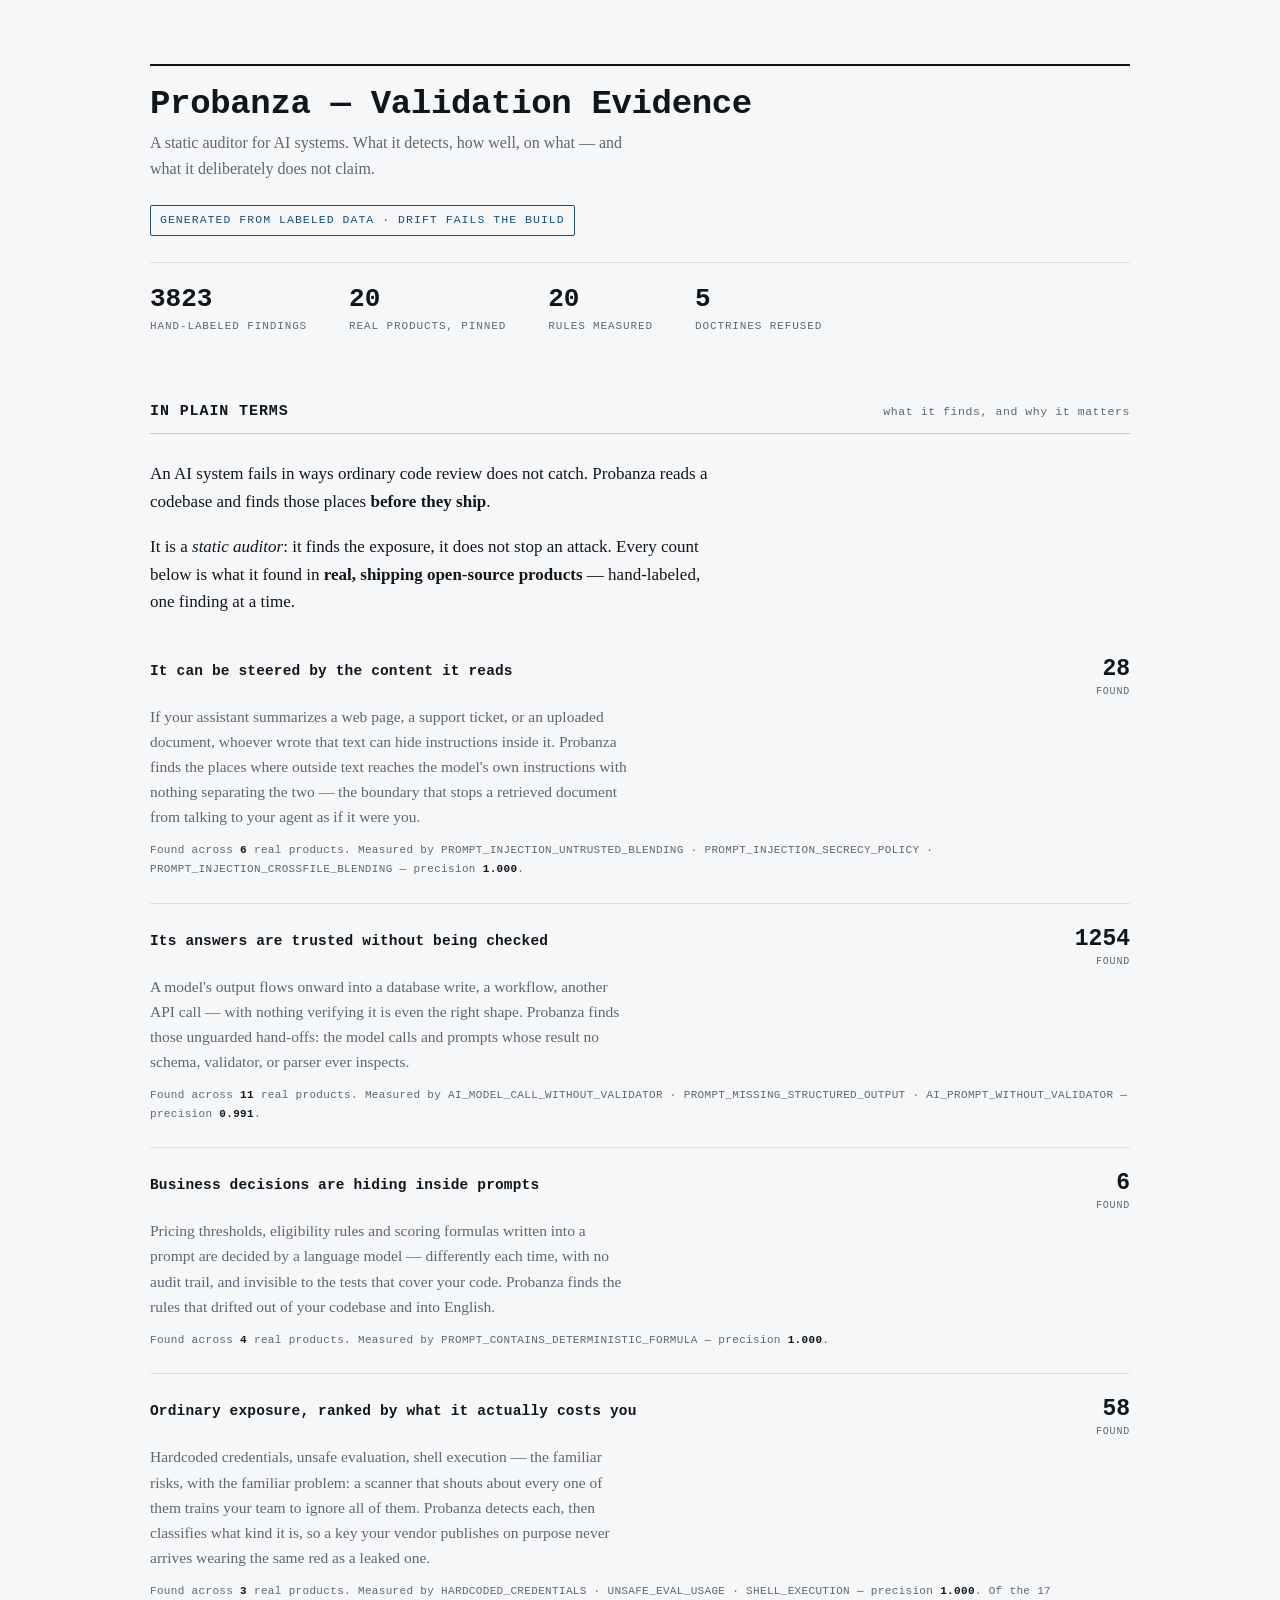
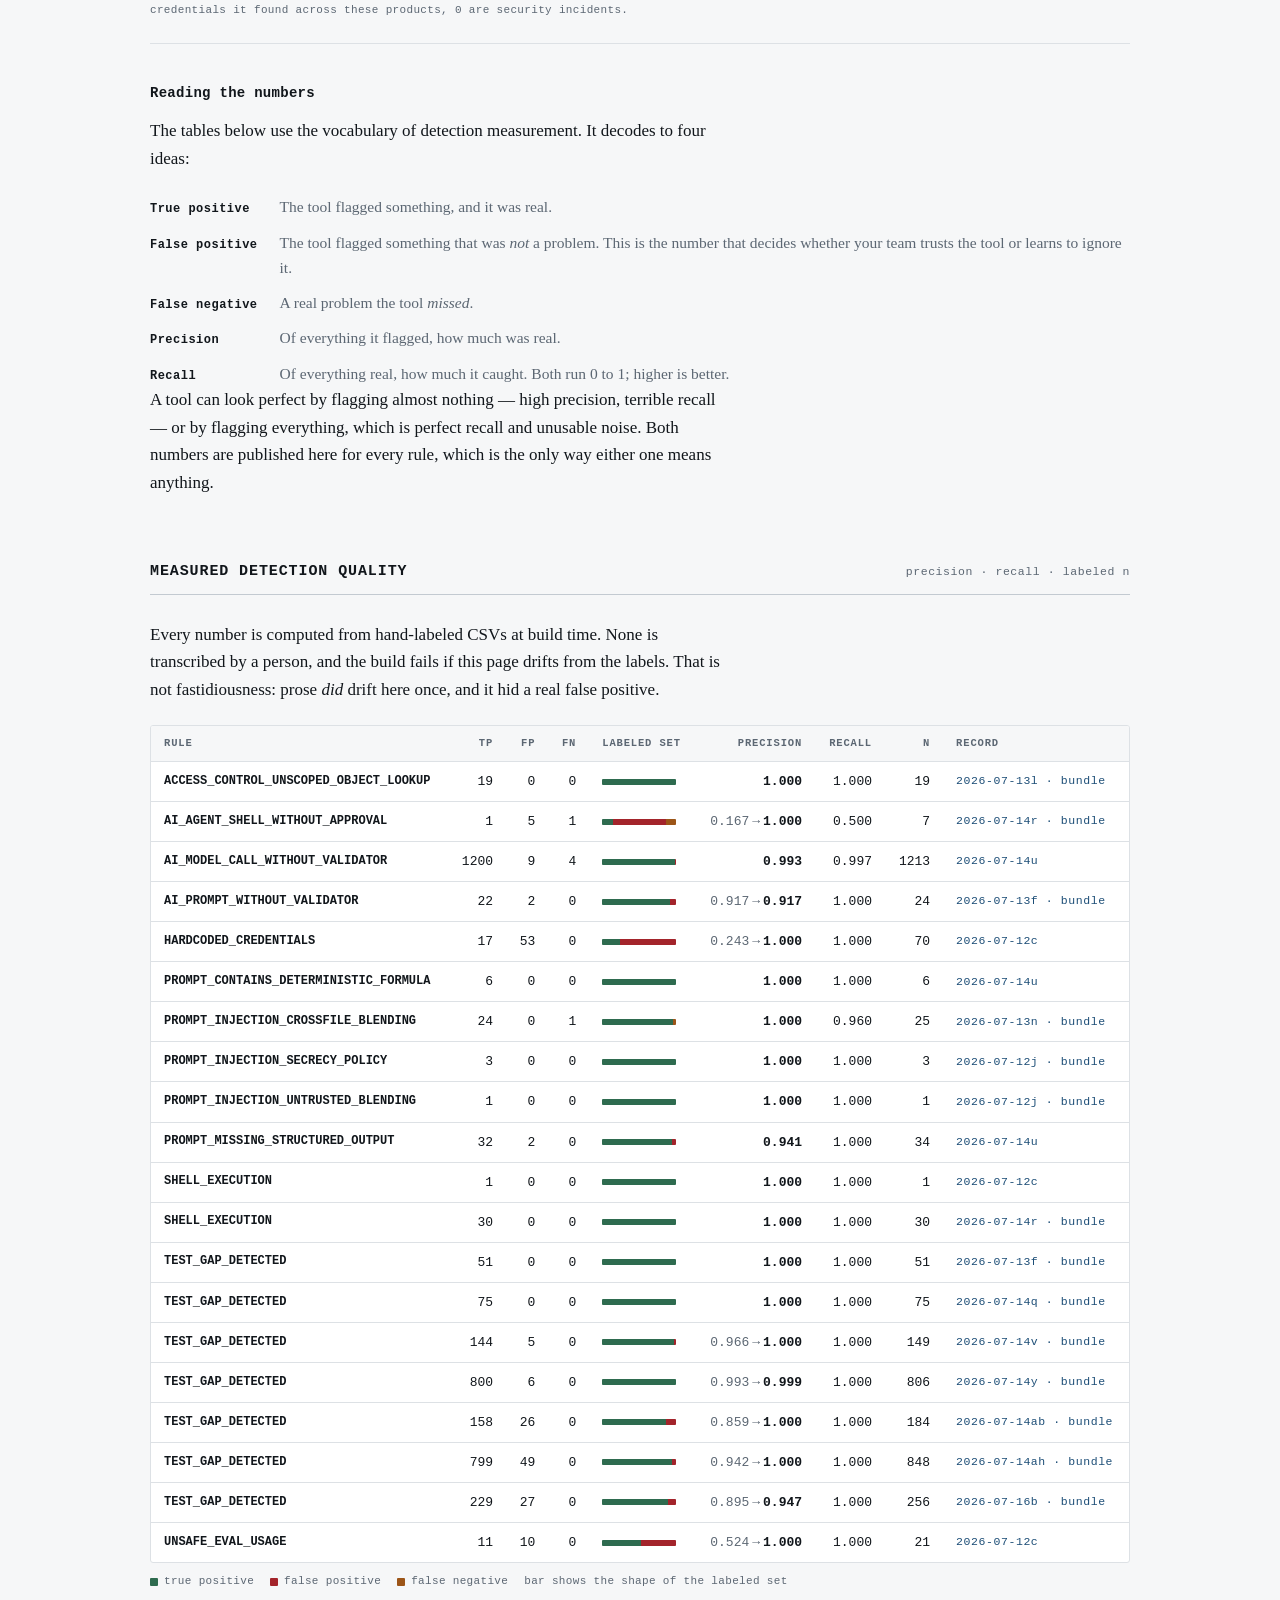
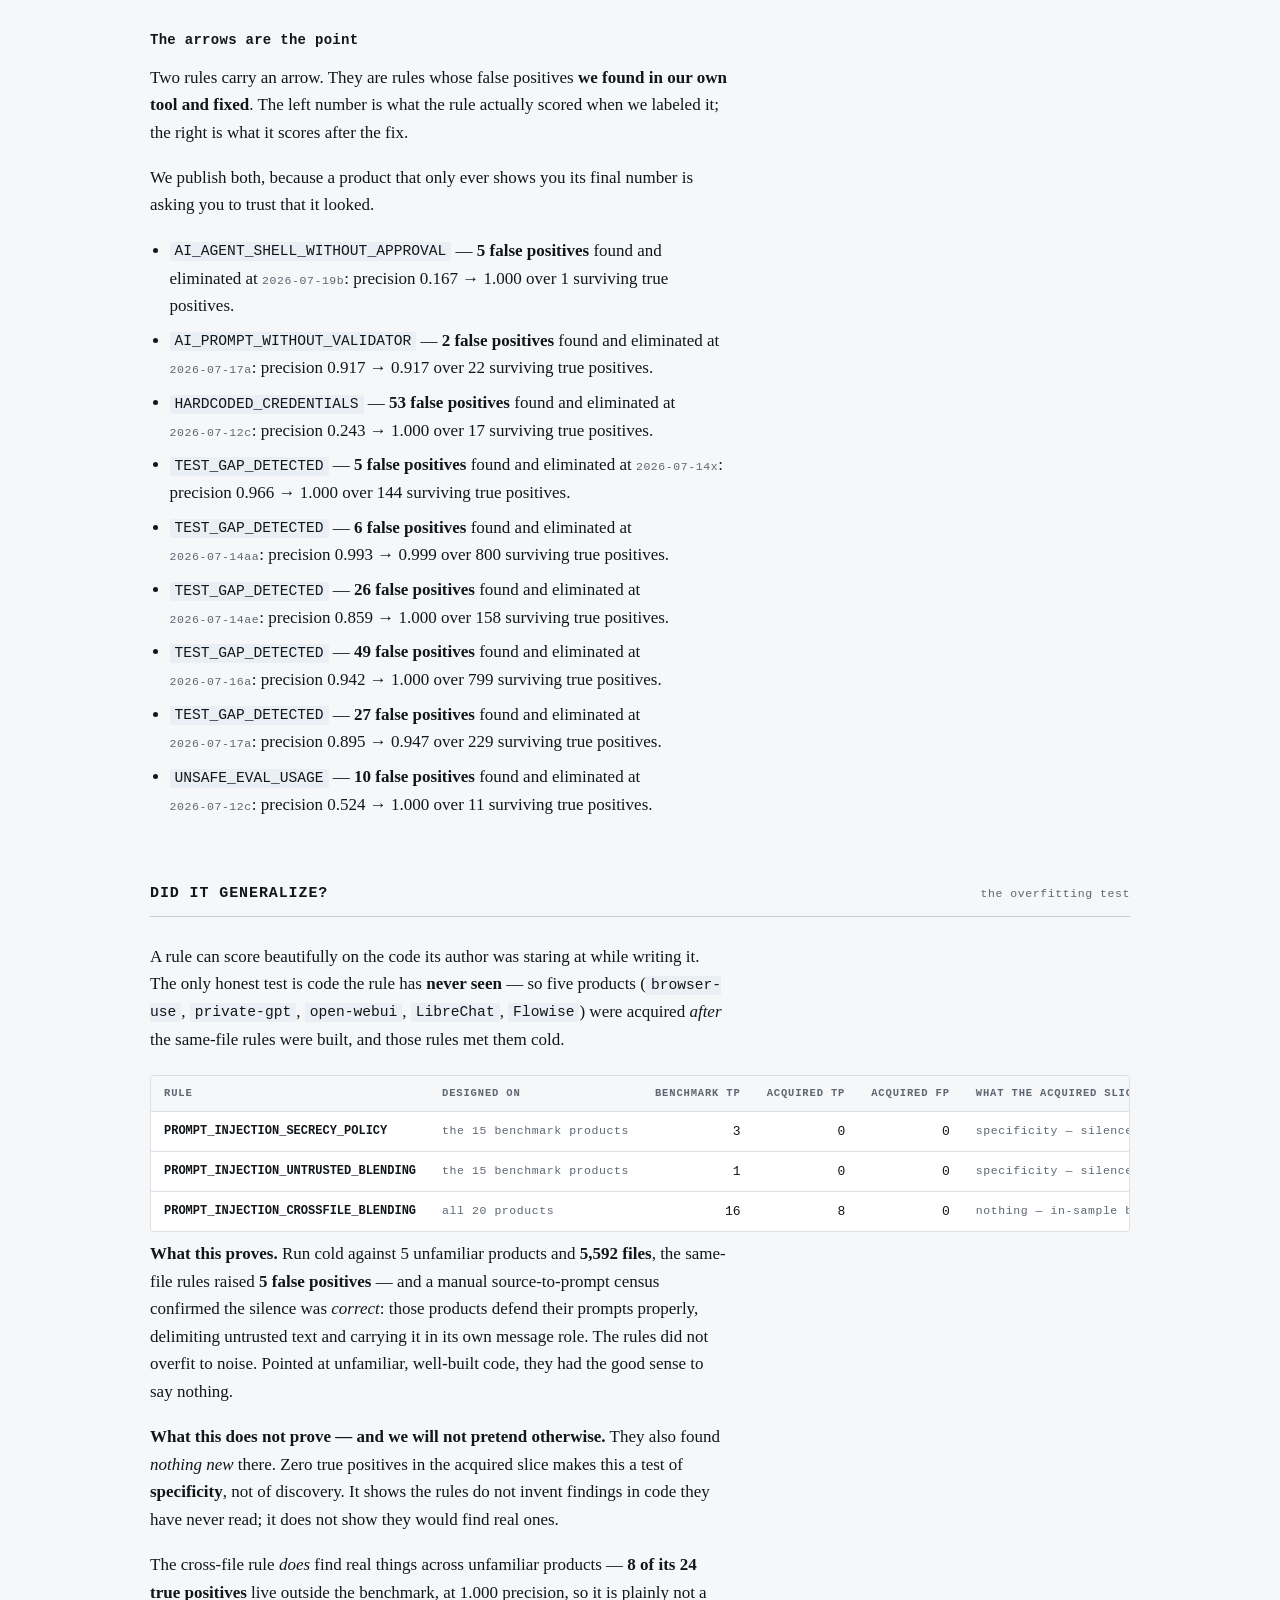
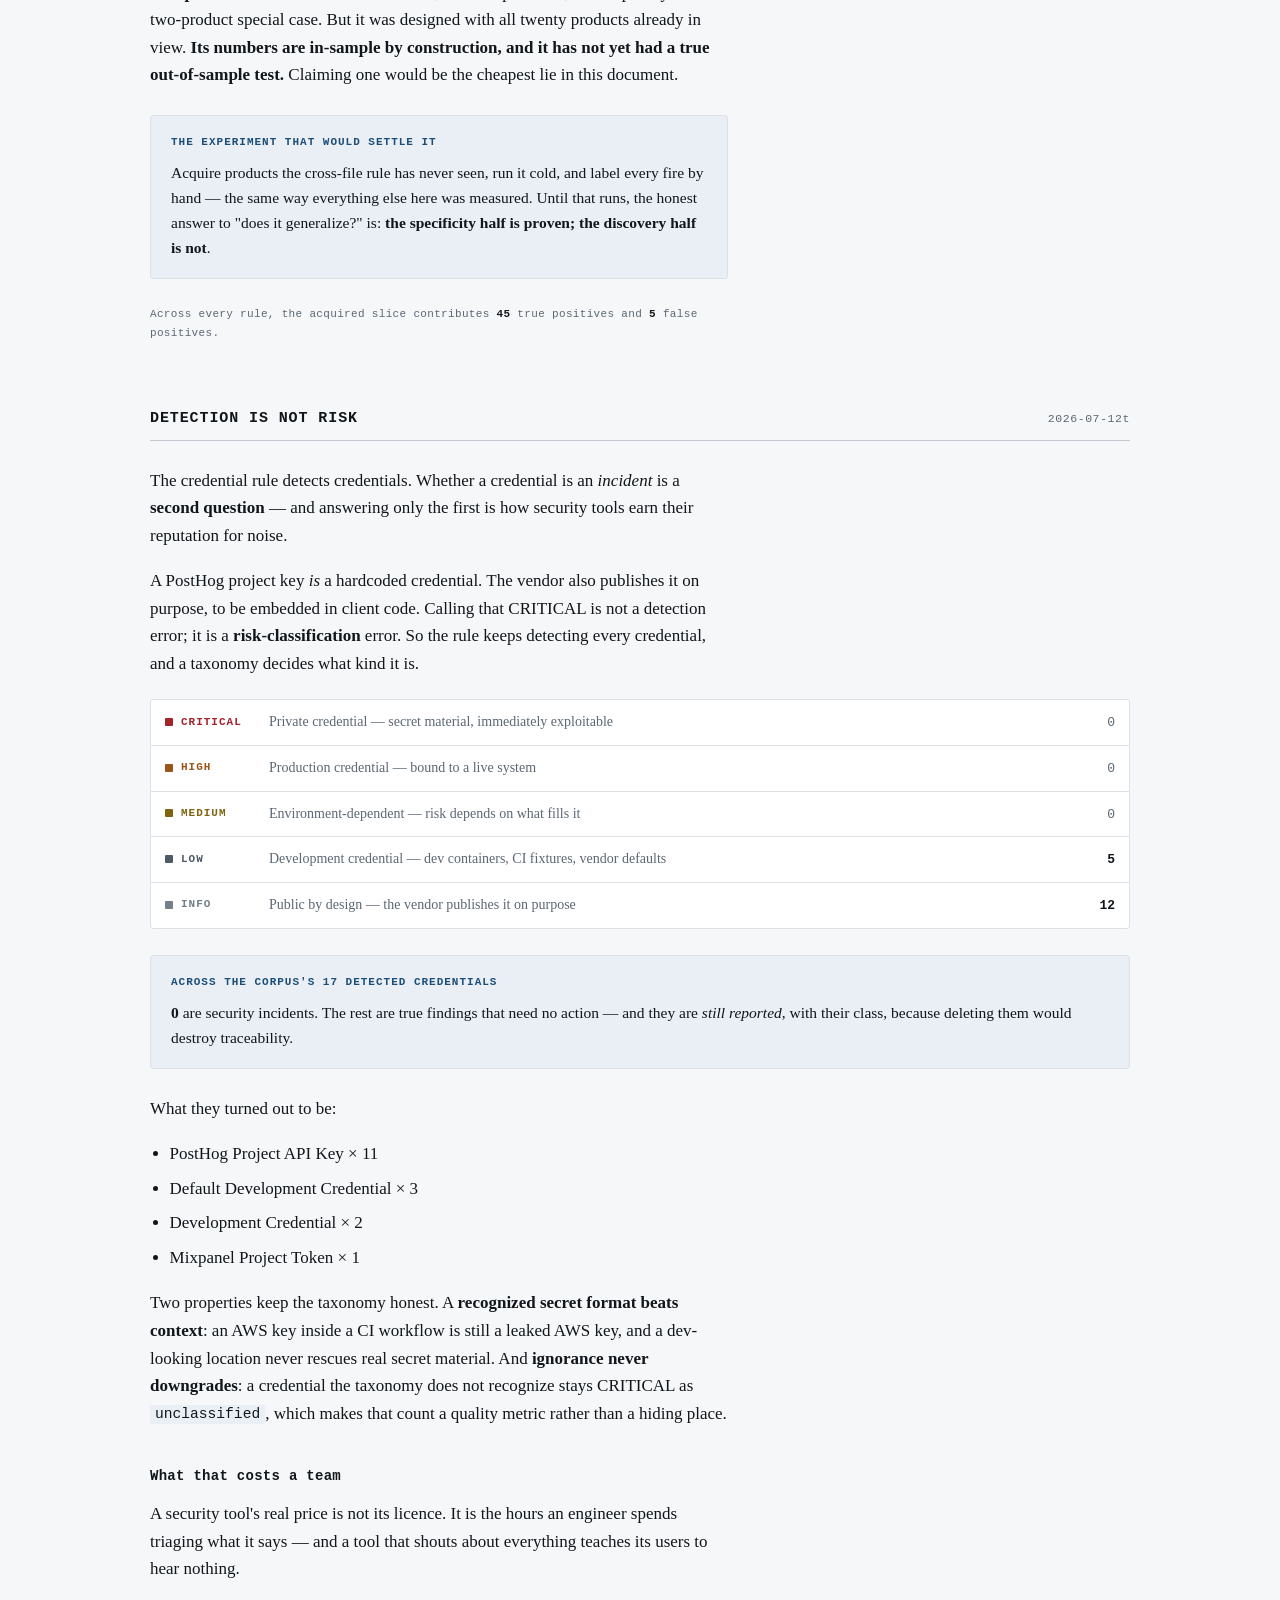
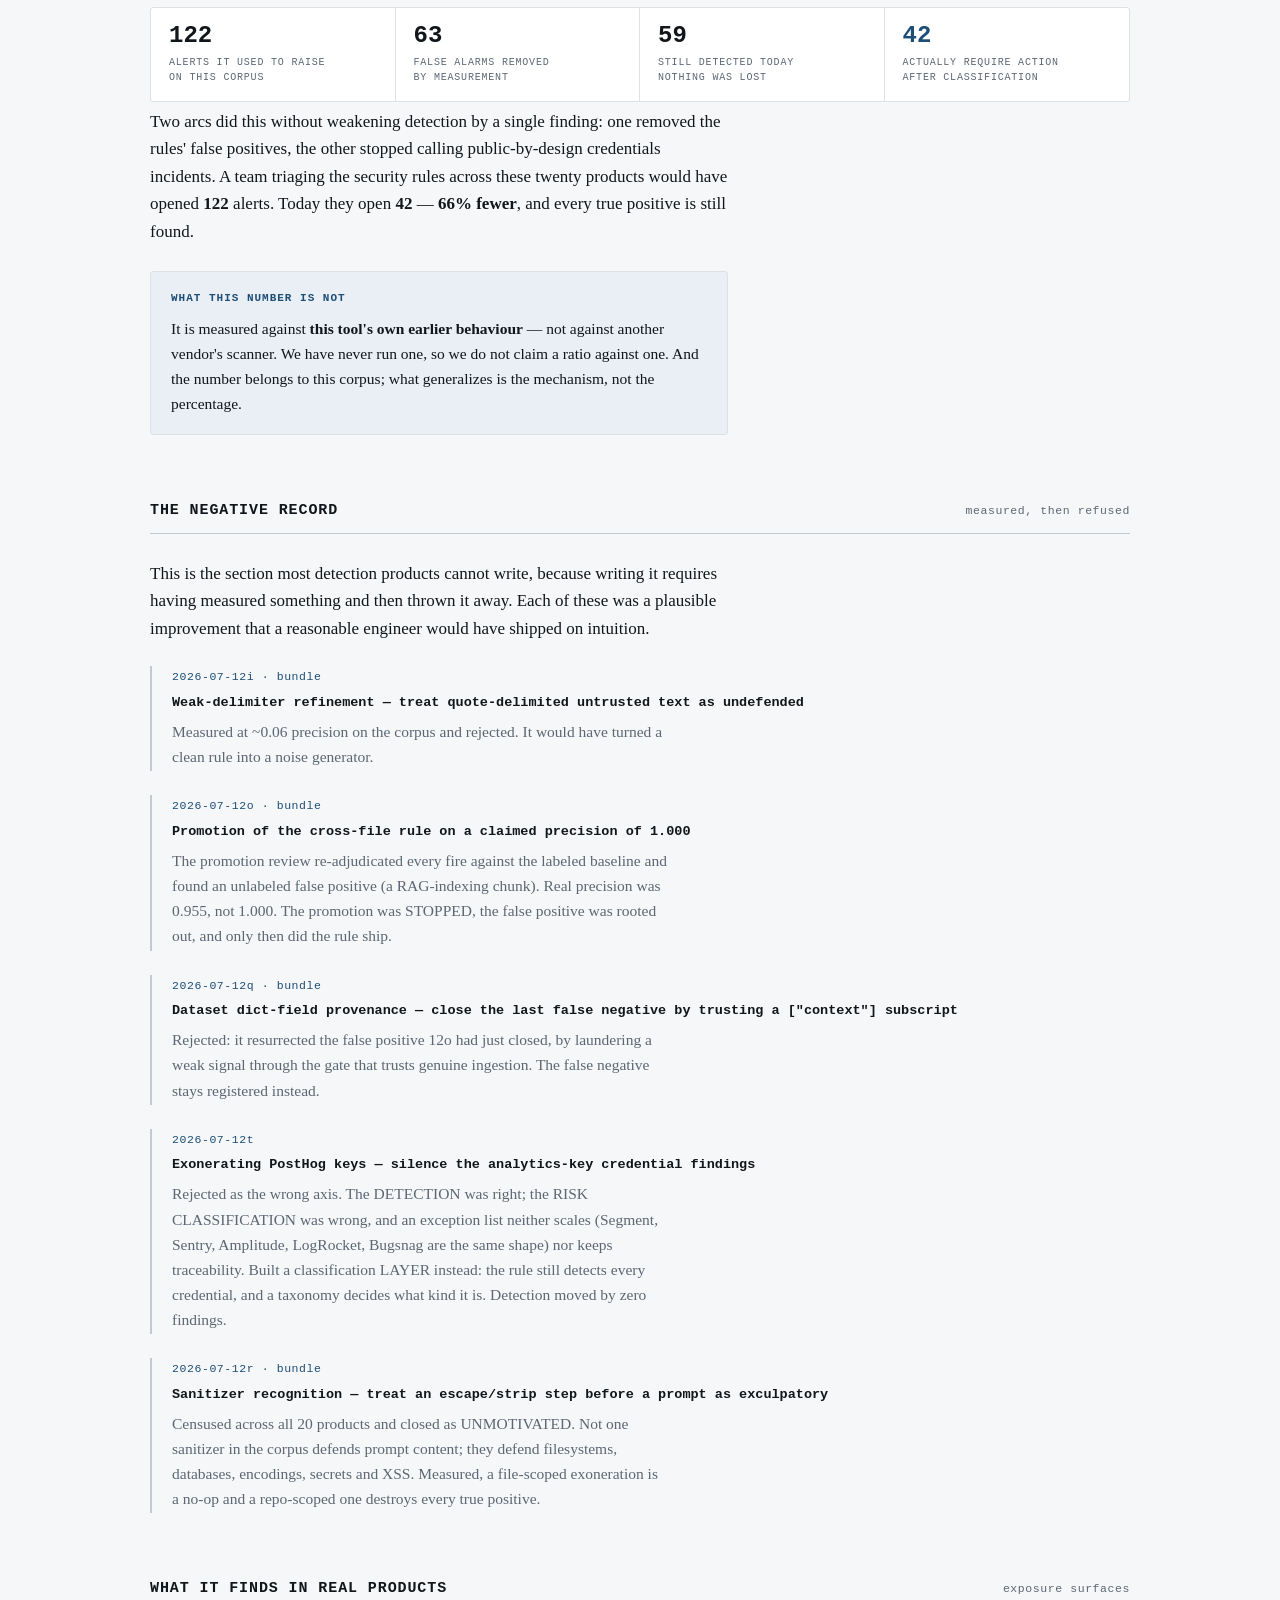
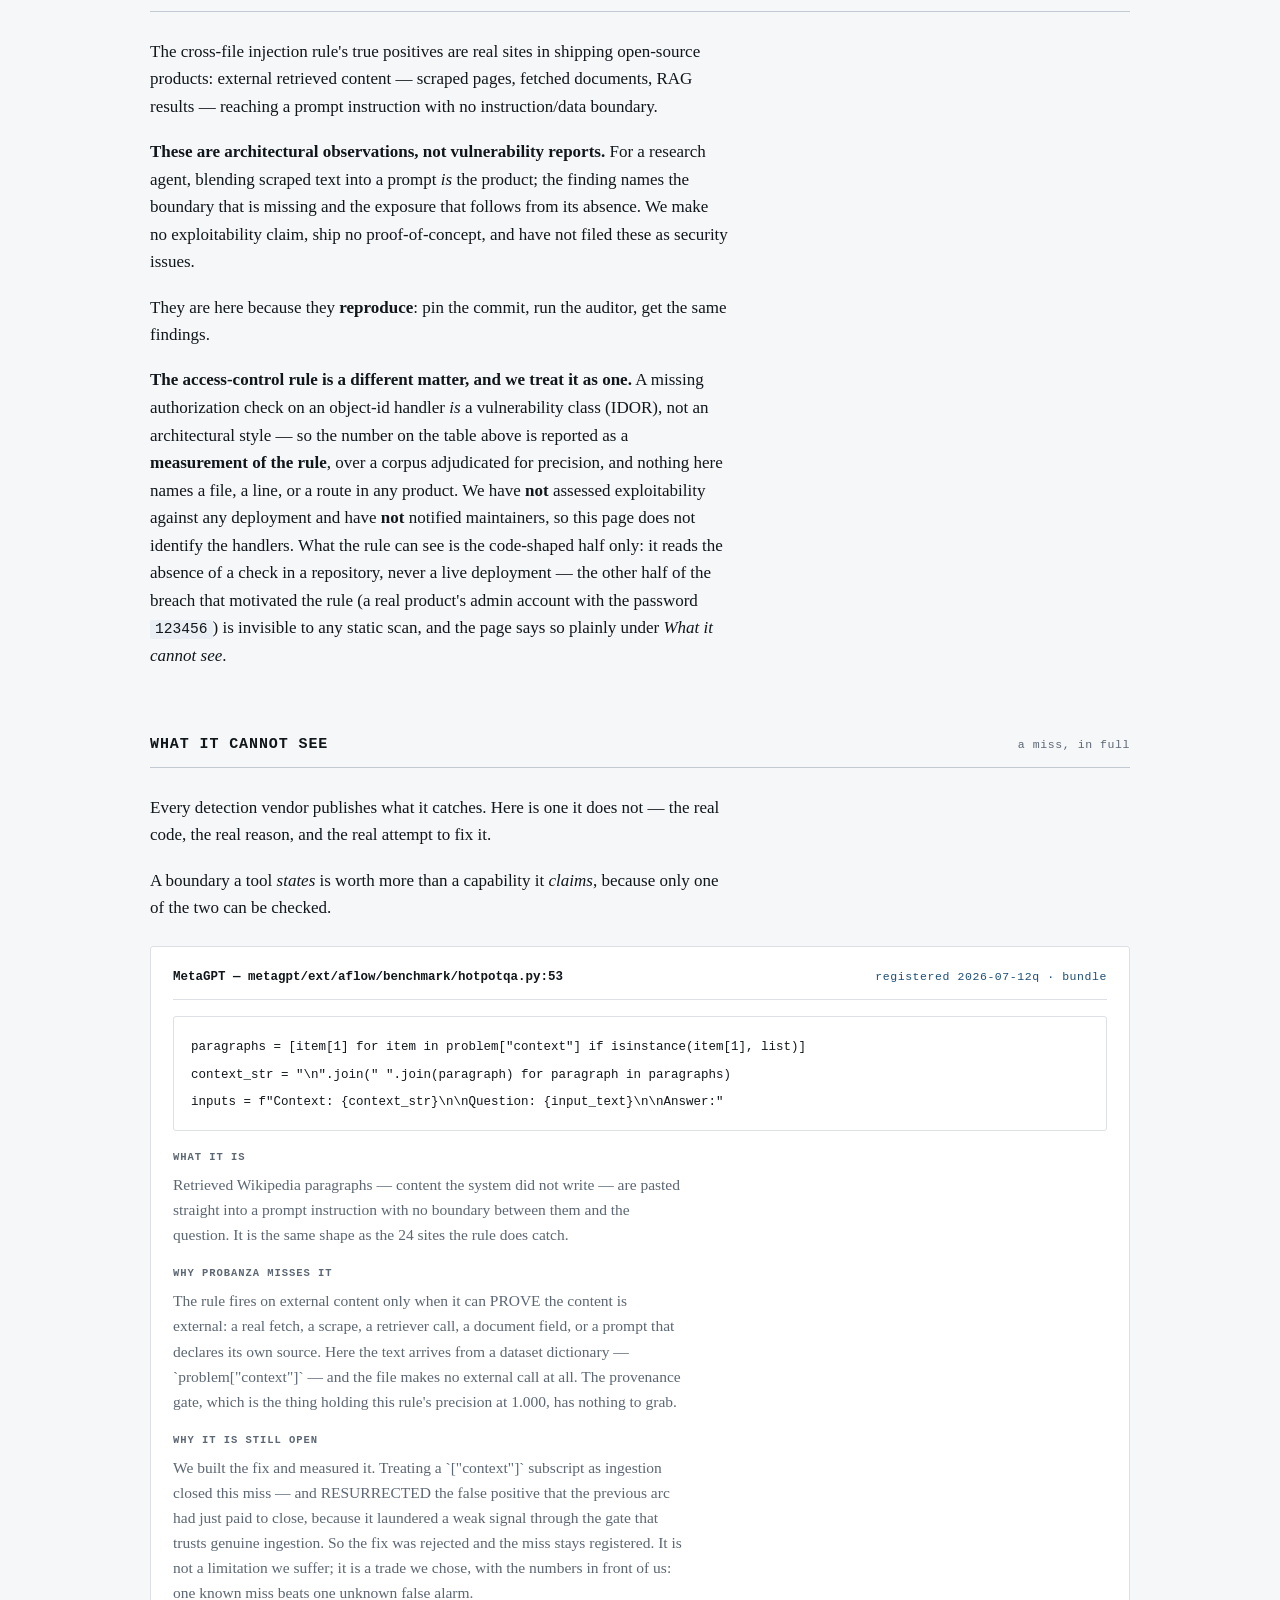
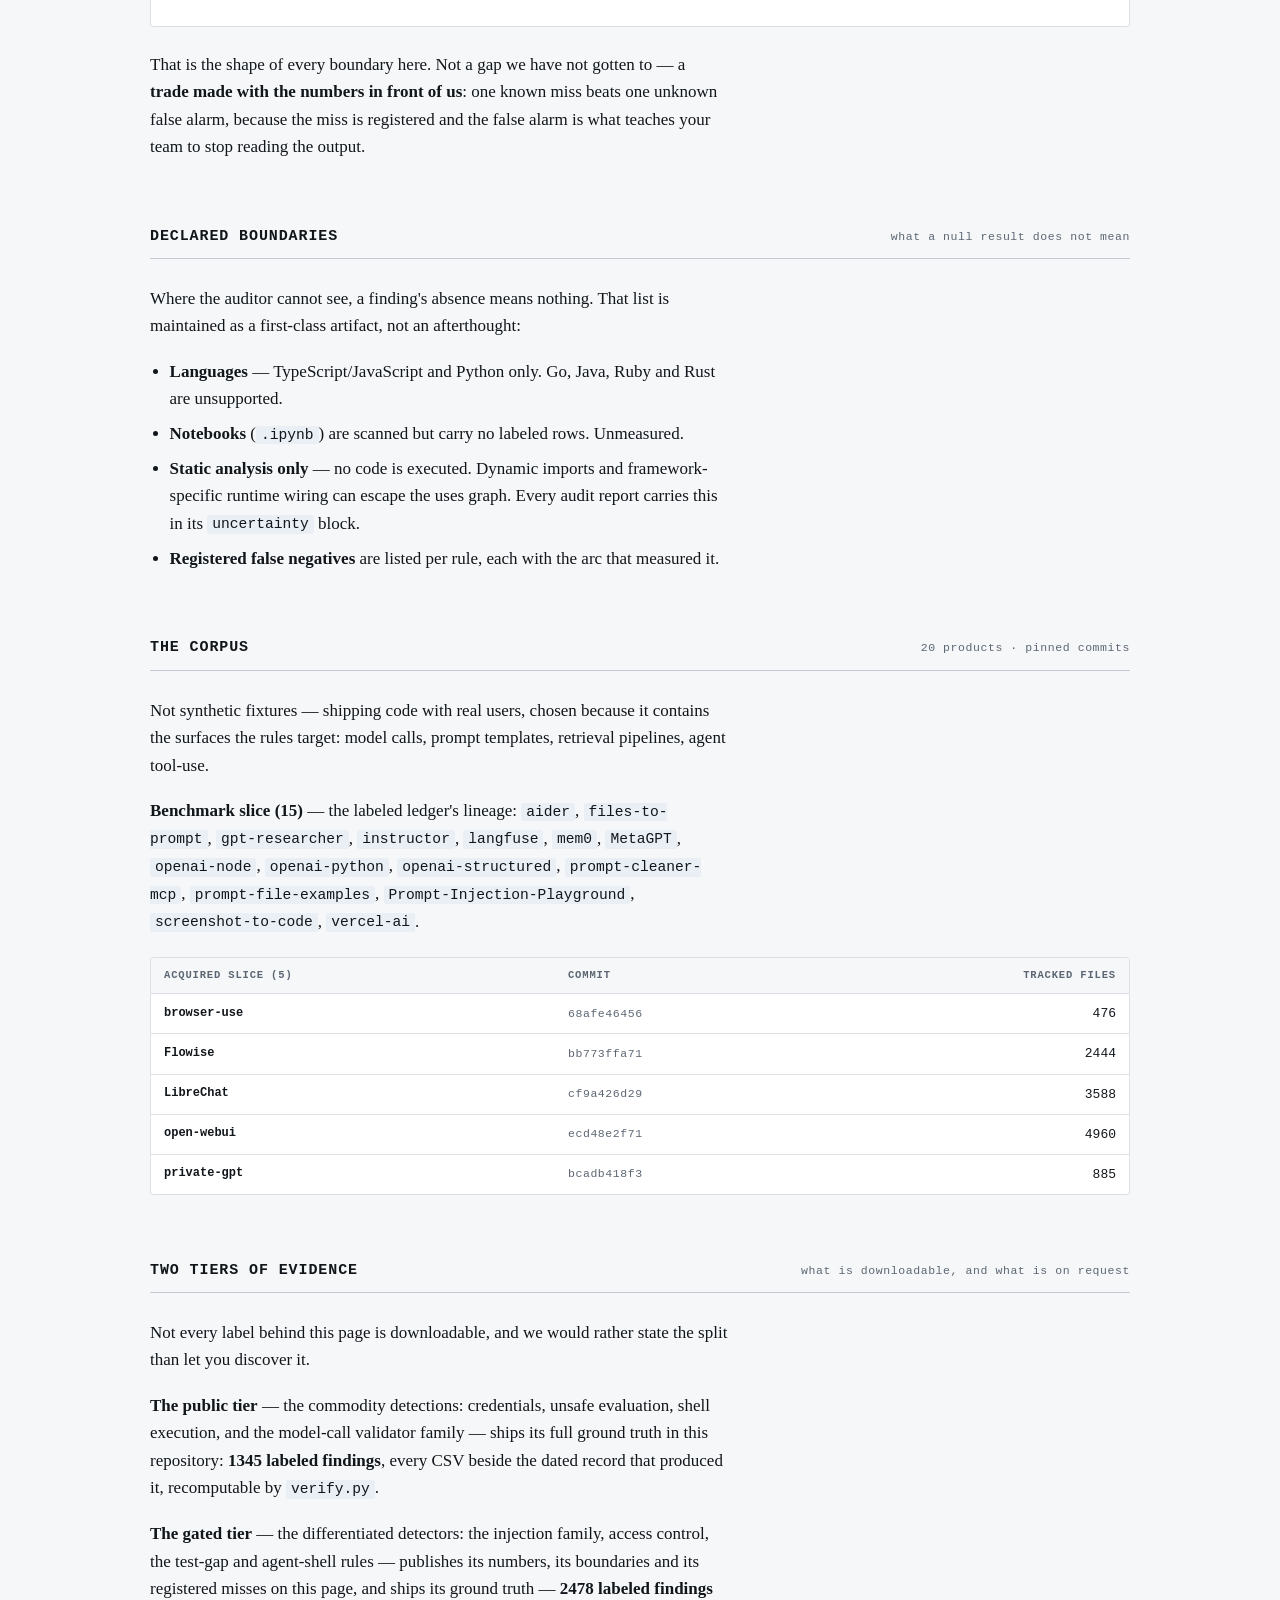
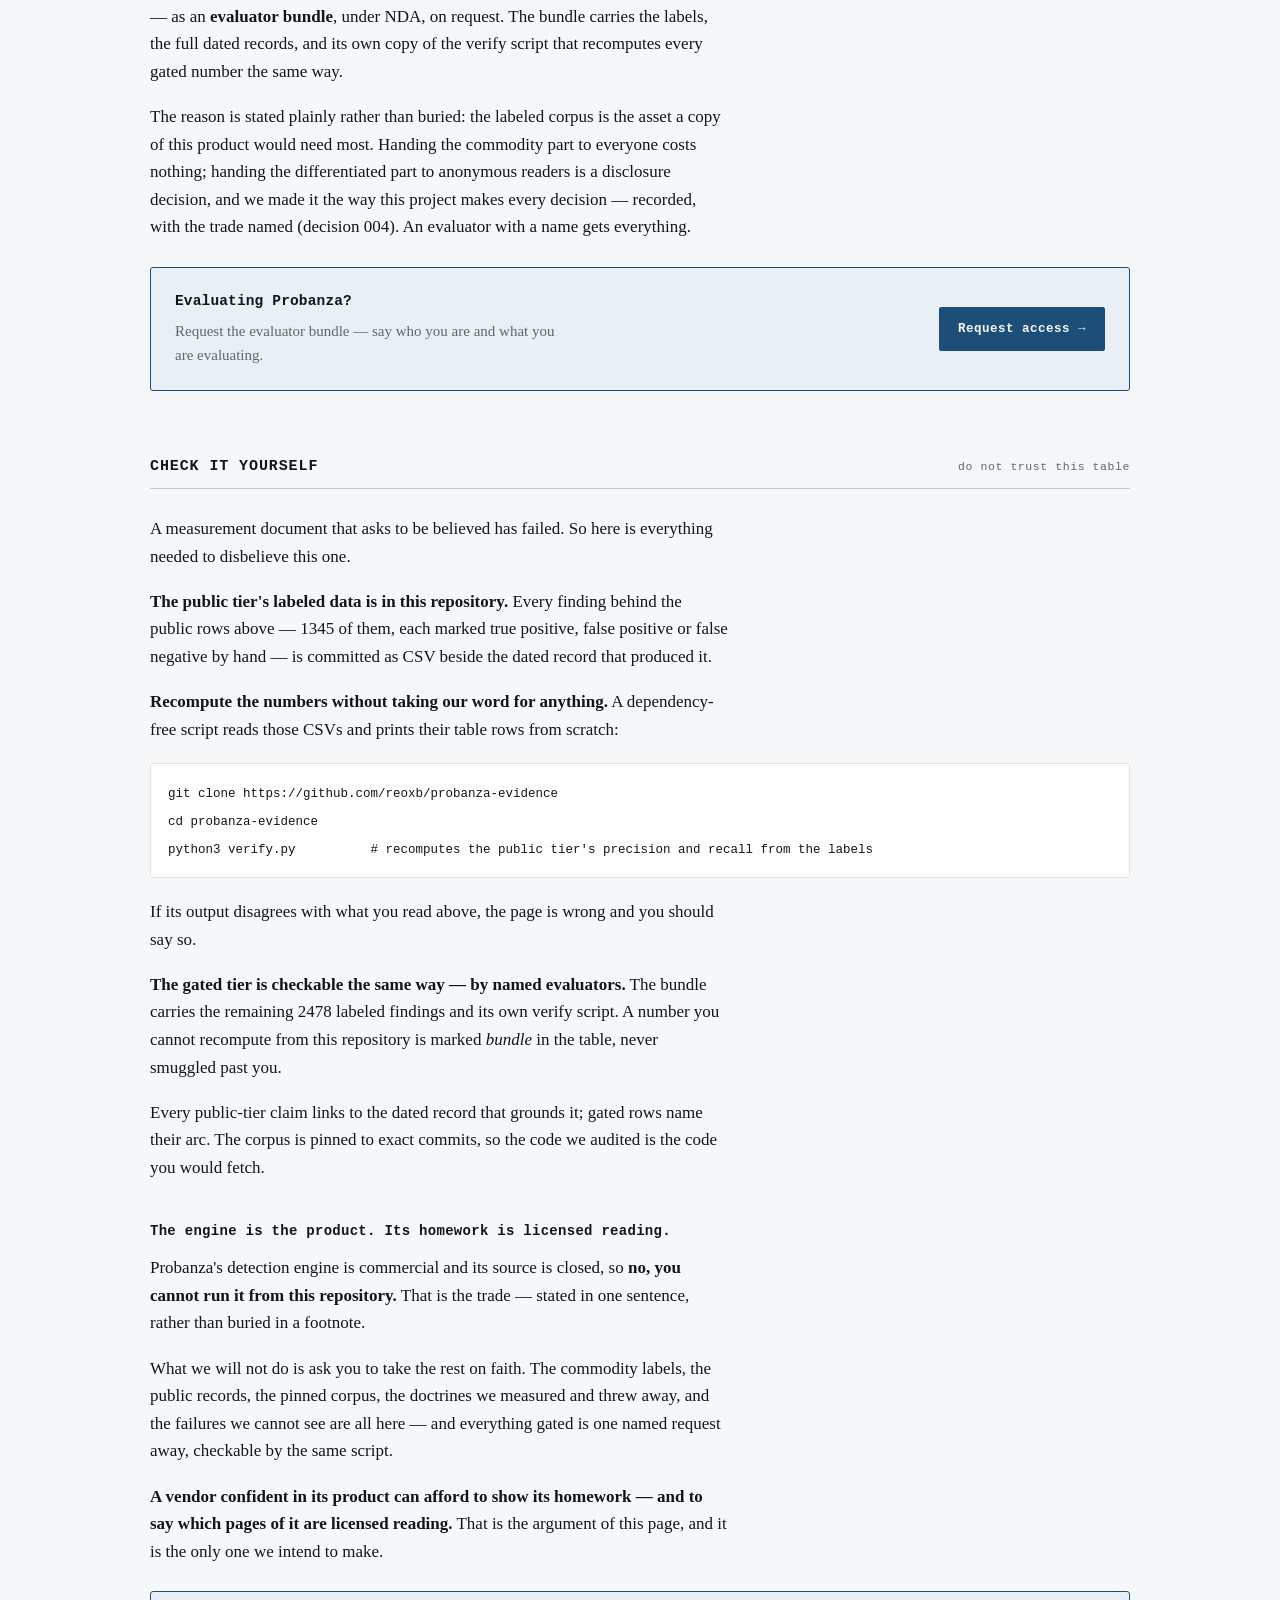
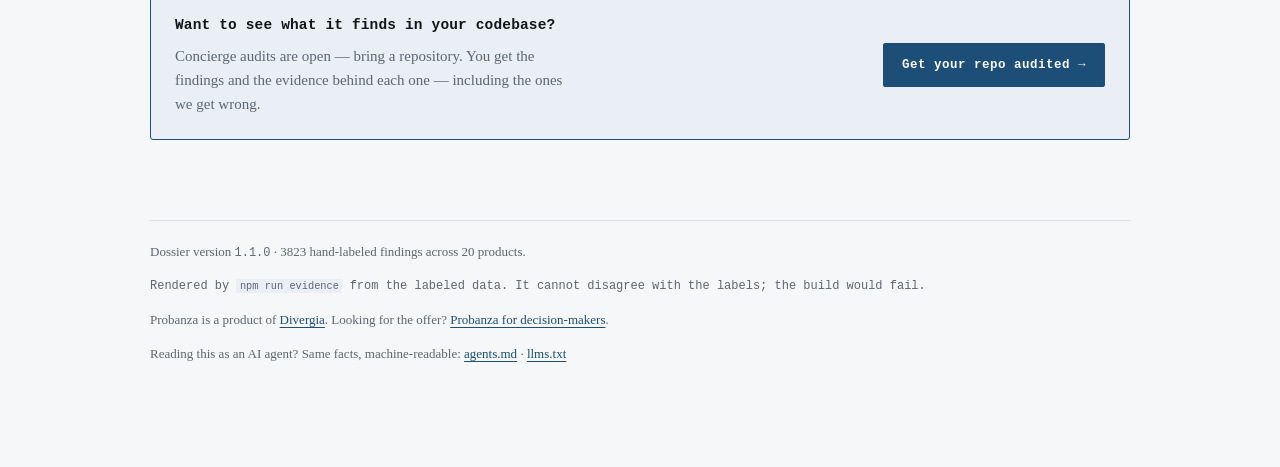
==== evidence/index.html @ a87a17fc "publish the Probanza validation evidence (auditor@11b9f95)" ====
<!doctype html>
<html lang="en">
<head>
<meta charset="utf-8">
<meta name="viewport" content="width=device-width, initial-scale=1">
<meta name="color-scheme" content="light dark">
<title>Probanza — Validation Evidence</title>
<meta name="description" content="Measured precision and recall for a static AI-system auditor across 20 real open-source products — generated from hand-labeled data, including the doctrines we measured and refused to ship.">
<style>
:root{
  --ground:#F6F7F8; --surface:#FFFFFF; --ink:#11161B; --ink-muted:#5C6773;
  --rule:#DDE1E5; --rule-strong:#C3CAD1; --accent:#1D4E77; --accent-soft:#E9EFF5;
  --sev-critical:#A3242B; --sev-high:#9C5518; --sev-medium:#7E6410;
  --sev-low:#4E5A66; --sev-info:#737F8B;
  --tp:#2E6B4F; --fp:#A3242B; --fn:#9C5518;
  --mono:ui-monospace,"SF Mono",SFMono-Regular,"IBM Plex Mono",Menlo,Consolas,monospace;
  --serif:"Iowan Old Style",Charter,"Bitstream Charter","Source Serif 4",Georgia,serif;
}
@media (prefers-color-scheme:dark){
  :root{
    --ground:#0F1317; --surface:#171C22; --ink:#E2E7EC; --ink-muted:#8A97A4;
    --rule:#262D35; --rule-strong:#3A434D; --accent:#79ADD6; --accent-soft:#1A2833;
    --sev-critical:#E07178; --sev-high:#D99356; --sev-medium:#C7A85A;
    --sev-low:#94A0AC; --sev-info:#7C8794;
    --tp:#6FB392; --fp:#E07178; --fn:#D99356;
  }
}
:root[data-theme="dark"]{
  --ground:#0F1317; --surface:#171C22; --ink:#E2E7EC; --ink-muted:#8A97A4;
  --rule:#262D35; --rule-strong:#3A434D; --accent:#79ADD6; --accent-soft:#1A2833;
  --sev-critical:#E07178; --sev-high:#D99356; --sev-medium:#C7A85A;
  --sev-low:#94A0AC; --sev-info:#7C8794;
  --tp:#6FB392; --fp:#E07178; --fn:#D99356;
}
:root[data-theme="light"]{
  --ground:#F6F7F8; --surface:#FFFFFF; --ink:#11161B; --ink-muted:#5C6773;
  --rule:#DDE1E5; --rule-strong:#C3CAD1; --accent:#1D4E77; --accent-soft:#E9EFF5;
  --sev-critical:#A3242B; --sev-high:#9C5518; --sev-medium:#7E6410;
  --sev-low:#4E5A66; --sev-info:#737F8B;
  --tp:#2E6B4F; --fp:#A3242B; --fn:#9C5518;
}

*,*::before,*::after{box-sizing:border-box;}
body{margin:0;}
body{background:var(--ground);color:var(--ink);font-family:var(--serif);
  font-size:17px;line-height:1.62;-webkit-font-smoothing:antialiased;}
.wrap{max-width:1060px;margin-inline:auto;padding:clamp(28px,5vw,72px) clamp(20px,4vw,40px) 96px;}
.prose{max-width:68ch;}
p{margin:0 0 1.05em;}
a{color:var(--accent);text-underline-offset:3px;text-decoration-thickness:1px;}
a:focus-visible,button:focus-visible{outline:2px solid var(--accent);outline-offset:3px;border-radius:2px;}
strong{font-weight:700;}
em{font-style:italic;}

.mono,code,.rec,.eyebrow,th,td,.fig-n,.stamp,.sev,.mix-key{font-family:var(--mono);}
code{font-size:.86em;background:var(--accent-soft);padding:.1em .34em;border-radius:2px;
  word-break:break-word;}

/* --- masthead: the record is machine-set, the argument is authored --------- */
.mast{border-top:2px solid var(--ink);padding-top:18px;margin-bottom:44px;}
.mast h1{font-family:var(--mono);font-size:clamp(24px,3.4vw,34px);line-height:1.18;
  letter-spacing:-.01em;font-weight:600;margin:0 0 6px;text-wrap:balance;}
.mast .sub{font-size:16px;color:var(--ink-muted);max-width:60ch;margin:0 0 22px;}
.stamp{display:inline-block;font-size:11.5px;letter-spacing:.09em;text-transform:uppercase;
  color:var(--accent);border:1px solid var(--accent);border-radius:2px;padding:5px 9px;}

.figs{display:flex;flex-wrap:wrap;gap:28px 42px;margin-top:26px;padding-top:22px;
  border-top:1px solid var(--rule);}
.fig-n{font-size:26px;font-weight:600;font-variant-numeric:tabular-nums;line-height:1.1;}
.fig-l{font-family:var(--mono);font-size:11px;letter-spacing:.08em;text-transform:uppercase;
  color:var(--ink-muted);margin-top:5px;}

/* --- the abstract: plain language, before the dense results ---------------- */
.risk{display:grid;grid-template-columns:1fr auto;gap:7px 30px;align-items:baseline;
  padding:24px 0;border-bottom:1px solid var(--rule);}
.risk:last-of-type{border-bottom:none;padding-bottom:6px;}
.risk h4{font-family:var(--mono);font-size:14.5px;font-weight:600;margin:0;
  letter-spacing:.01em;line-height:1.42;text-wrap:balance;}
.risk-n{font-family:var(--mono);font-size:23px;font-weight:600;line-height:1;
  font-variant-numeric:tabular-nums;white-space:nowrap;text-align:right;}
.risk-n small{display:block;font-size:10px;font-weight:400;letter-spacing:.08em;
  text-transform:uppercase;color:var(--ink-muted);margin-top:6px;}
.risk-b{grid-column:1;font-size:15.5px;color:var(--ink-muted);max-width:62ch;margin:0;}
.risk-m{grid-column:1/-1;font-family:var(--mono);font-size:11px;color:var(--ink-muted);
  letter-spacing:.03em;margin:5px 0 0;line-height:1.7;}
.risk-m b{color:var(--ink);font-weight:600;}

.gloss{display:grid;grid-template-columns:auto 1fr;gap:10px 22px;margin:22px 0 0;
  font-size:15.5px;align-items:baseline;}
.gloss dt{font-family:var(--mono);font-size:12px;font-weight:600;letter-spacing:.04em;
  white-space:nowrap;}
.gloss dd{margin:0;color:var(--ink-muted);}

/* --- sections ------------------------------------------------------------- */
.sec{margin-top:64px;}
.sec-head{display:flex;align-items:baseline;justify-content:space-between;gap:20px;
  border-bottom:1px solid var(--rule-strong);padding-bottom:9px;margin-bottom:26px;flex-wrap:wrap;}
h2{font-family:var(--mono);font-size:15px;font-weight:600;letter-spacing:.06em;
  text-transform:uppercase;margin:0;text-wrap:balance;}
.rec{font-size:11.5px;letter-spacing:.05em;color:var(--ink-muted);white-space:nowrap;}
a.rec,.rec a{color:var(--accent);text-decoration:none;border-bottom:1px solid transparent;}
a.rec:hover,.rec a:hover{border-bottom-color:var(--accent);}
h3{font-family:var(--mono);font-size:14px;font-weight:600;margin:38px 0 12px;
  letter-spacing:.02em;text-wrap:balance;}

/* --- data panels ---------------------------------------------------------- */
.panel{width:100%;overflow-x:auto;margin:22px 0 8px;
  border:1px solid var(--rule);border-radius:3px;background:var(--surface);}
table{border-collapse:collapse;width:100%;font-size:13px;}
th,td{padding:9px 13px;text-align:left;white-space:nowrap;
  border-bottom:1px solid var(--rule);font-variant-numeric:tabular-nums;}
th{font-size:10.5px;letter-spacing:.08em;text-transform:uppercase;color:var(--ink-muted);
  font-weight:600;background:var(--ground);position:sticky;top:0;}
tbody tr:last-child td{border-bottom:none;}
td.num,th.num{text-align:right;}
.rule-id{font-size:12px;font-weight:600;}
.val{font-weight:700;}
.was{color:var(--ink-muted);}
.arrow{color:var(--ink-muted);padding:0 3px;}

/* labeled-set shape: the proportion of TP/FP/FN in what we hand-labeled */
.mix{display:flex;width:74px;height:6px;border-radius:1px;overflow:hidden;
  background:var(--rule);}
.mix i{display:block;}
.mix .m-tp{background:var(--tp);}
.mix .m-fp{background:var(--fp);}
.mix .m-fn{background:var(--fn);}
.mix-key{display:flex;gap:16px;flex-wrap:wrap;font-size:11px;color:var(--ink-muted);
  margin:10px 0 0;letter-spacing:.03em;}
.mix-key span{display:inline-flex;align-items:center;gap:6px;}
.dot{width:8px;height:8px;border-radius:1px;display:inline-block;}

/* --- severity ladder ------------------------------------------------------ */
.ladder{display:grid;gap:1px;background:var(--rule);border:1px solid var(--rule);
  border-radius:3px;overflow:hidden;margin:22px 0;}
.rung{display:grid;grid-template-columns:88px 1fr auto;gap:16px;align-items:center;
  background:var(--surface);padding:11px 14px;}
.sev{font-size:11px;letter-spacing:.09em;text-transform:uppercase;font-weight:600;}
.sev::before{content:"";display:inline-block;width:8px;height:8px;border-radius:1px;
  margin-right:8px;vertical-align:middle;background:currentColor;}
.s-critical{color:var(--sev-critical);} .s-high{color:var(--sev-high);}
.s-medium{color:var(--sev-medium);} .s-low{color:var(--sev-low);}
.s-info{color:var(--sev-info);}
.rung-d{font-size:14px;color:var(--ink-muted);}
.rung-n{font-family:var(--mono);font-size:13px;font-variant-numeric:tabular-nums;
  font-weight:600;}
.rung-n.zero{color:var(--ink-muted);font-weight:400;}

/* --- the negative record -------------------------------------------------- */
.reject{border-left:2px solid var(--rule-strong);padding:2px 0 2px 20px;margin:24px 0;}
.reject h4{font-family:var(--mono);font-size:13.5px;font-weight:600;margin:0 0 7px;
  line-height:1.42;text-wrap:balance;}
.reject p{font-size:15.5px;color:var(--ink-muted);margin:0;max-width:64ch;}
.reject .rec{display:block;margin-bottom:5px;}

/* --- the registered miss: a boundary stated, with the code ----------------- */
.miss{border:1px solid var(--rule);border-radius:3px;background:var(--surface);
  padding:20px 22px;margin:24px 0;}
.miss-h{display:flex;align-items:baseline;justify-content:space-between;gap:14px;
  flex-wrap:wrap;padding-bottom:12px;border-bottom:1px solid var(--rule);}
.miss-site{font-family:var(--mono);font-size:12.5px;font-weight:600;}
.miss pre{margin:16px 0 0;}
.miss dt{font-family:var(--mono);font-size:10.5px;letter-spacing:.09em;font-weight:600;
  text-transform:uppercase;color:var(--ink-muted);margin-top:18px;}
.miss dd{margin:6px 0 0;font-size:15.5px;color:var(--ink-muted);max-width:66ch;}
.miss dd strong{color:var(--ink);font-weight:600;}
.miss dl{margin:0;}

/* --- focus ratio ---------------------------------------------------------- */
.focus{display:flex;flex-wrap:wrap;align-items:flex-end;gap:0;margin:24px 0 6px;
  border:1px solid var(--rule);border-radius:3px;background:var(--surface);overflow:hidden;}
.focus-cell{flex:1 1 130px;padding:16px 18px;border-right:1px solid var(--rule);}
.focus-cell:last-child{border-right:none;}
.focus-n{font-family:var(--mono);font-size:24px;font-weight:600;line-height:1;
  font-variant-numeric:tabular-nums;}
.focus-l{font-family:var(--mono);font-size:10px;letter-spacing:.08em;text-transform:uppercase;
  color:var(--ink-muted);margin-top:7px;line-height:1.5;}
.focus-cell.out .focus-n{color:var(--accent);}

/* --- the one commercial moment: stated once, in the page's own voice ------- */
.cta{display:flex;flex-wrap:wrap;align-items:center;justify-content:space-between;gap:20px;
  border:1px solid var(--accent);border-radius:3px;background:var(--accent-soft);
  padding:22px 24px;margin:26px 0 6px;}
.cta-h{font-family:var(--mono);font-size:14.5px;font-weight:600;margin:0 0 6px;
  color:var(--ink);letter-spacing:.01em;}
.cta-b{font-size:15px;color:var(--ink-muted);margin:0;max-width:52ch;}
.cta-a{font-family:var(--mono);font-size:12.5px;font-weight:600;letter-spacing:.04em;
  text-decoration:none;white-space:nowrap;color:var(--ground);background:var(--accent);
  border:1px solid var(--accent);border-radius:2px;padding:11px 18px;}
.cta-a:hover{filter:brightness(1.12);}
@media (max-width:640px){.cta{flex-direction:column;align-items:stretch;}
  .cta-a{text-align:center;}}

.note{background:var(--accent-soft);border:1px solid var(--rule);border-radius:3px;
  padding:18px 20px;margin:26px 0;font-size:15.5px;}
.note p:last-child{margin-bottom:0;}
.note .lead{font-family:var(--mono);font-size:11px;letter-spacing:.09em;
  text-transform:uppercase;color:var(--accent);margin:0 0 8px;font-weight:600;}

ul{margin:0 0 1.05em;padding-left:1.15em;}
li{margin-bottom:.42em;}

pre{background:var(--surface);border:1px solid var(--rule);border-radius:3px;
  padding:15px 17px;overflow-x:auto;margin:20px 0;}
pre code{background:none;padding:0;font-size:12.5px;line-height:1.75;}

.foot{margin-top:80px;padding-top:20px;border-top:1px solid var(--rule);
  font-size:13px;color:var(--ink-muted);}
.foot .mono{font-size:12px;}

@media (max-width:640px){
  body{font-size:16px;}
  .rung{grid-template-columns:78px 1fr;row-gap:4px;}
  .rung-n{grid-column:2;}
  .figs{gap:20px 30px;}
  .risk{grid-template-columns:1fr;gap:10px;}
  .risk-n{text-align:left;order:-1;font-size:20px;}
  .risk-n small{display:inline;margin-left:8px;font-size:10px;}
  .gloss{grid-template-columns:1fr;gap:3px 0;}
  .gloss dd{margin-bottom:11px;}
}
@media (prefers-reduced-motion:reduce){*{animation:none!important;transition:none!important;}}
</style>
</head>
<body>
<div class="wrap">
<header class="mast">
  <h1>Probanza — Validation Evidence</h1>
  <p class="sub">A static auditor for AI systems. What it detects, how well, on what — and what it deliberately does not claim.</p>
  <span class="stamp">Generated from labeled data · drift fails the build</span>
  <div class="figs">
    <div><div class="fig-n">3823</div><div class="fig-l">Hand-labeled findings</div></div>
    <div><div class="fig-n">20</div><div class="fig-l">Real products, pinned</div></div>
    <div><div class="fig-n">20</div><div class="fig-l">Rules measured</div></div>
    <div><div class="fig-n">5</div><div class="fig-l">Doctrines refused</div></div>
  </div>
</header>
<section class="sec">
  <div class="sec-head"><h2>In plain terms</h2><span class="rec">what it finds, and why it matters</span></div>
  <div class="prose">
    <p>An AI system fails in ways ordinary code review does not catch. Probanza reads a codebase and finds those places <strong>before they ship</strong>.</p>
    <p>It is a <em>static auditor</em>: it finds the exposure, it does not stop an attack. Every count below is what it found in <strong>real, shipping open-source products</strong> — hand-labeled, one finding at a time.</p>
  </div>
<div class="risk">
  <h4>It can be steered by the content it reads</h4>
  <span class="risk-n">28<small>found</small></span>
  <p class="risk-b">If your assistant summarizes a web page, a support ticket, or an uploaded document, whoever wrote that text can hide instructions inside it. Probanza finds the places where outside text reaches the model's own instructions with nothing separating the two — the boundary that stops a retrieved document from talking to your agent as if it were you.</p>
  <p class="risk-m">Found across <b>6</b> real products. Measured by PROMPT_INJECTION_UNTRUSTED_BLENDING · PROMPT_INJECTION_SECRECY_POLICY · PROMPT_INJECTION_CROSSFILE_BLENDING — precision <b>1.000</b>.</p>
</div>
<div class="risk">
  <h4>Its answers are trusted without being checked</h4>
  <span class="risk-n">1254<small>found</small></span>
  <p class="risk-b">A model's output flows onward into a database write, a workflow, another API call — with nothing verifying it is even the right shape. Probanza finds those unguarded hand-offs: the model calls and prompts whose result no schema, validator, or parser ever inspects.</p>
  <p class="risk-m">Found across <b>11</b> real products. Measured by AI_MODEL_CALL_WITHOUT_VALIDATOR · PROMPT_MISSING_STRUCTURED_OUTPUT · AI_PROMPT_WITHOUT_VALIDATOR — precision <b>0.991</b>.</p>
</div>
<div class="risk">
  <h4>Business decisions are hiding inside prompts</h4>
  <span class="risk-n">6<small>found</small></span>
  <p class="risk-b">Pricing thresholds, eligibility rules and scoring formulas written into a prompt are decided by a language model — differently each time, with no audit trail, and invisible to the tests that cover your code. Probanza finds the rules that drifted out of your codebase and into English.</p>
  <p class="risk-m">Found across <b>4</b> real products. Measured by PROMPT_CONTAINS_DETERMINISTIC_FORMULA — precision <b>1.000</b>.</p>
</div>
<div class="risk">
  <h4>Ordinary exposure, ranked by what it actually costs you</h4>
  <span class="risk-n">58<small>found</small></span>
  <p class="risk-b">Hardcoded credentials, unsafe evaluation, shell execution — the familiar risks, with the familiar problem: a scanner that shouts about every one of them trains your team to ignore all of them. Probanza detects each, then classifies what kind it is, so a key your vendor publishes on purpose never arrives wearing the same red as a leaked one.</p>
  <p class="risk-m">Found across <b>3</b> real products. Measured by HARDCODED_CREDENTIALS · UNSAFE_EVAL_USAGE · SHELL_EXECUTION — precision <b>1.000</b>. Of the 17 credentials it found across these products, 0 are security incidents.</p>
</div>
<h3>Reading the numbers</h3>
  <div class="prose"><p>The tables below use the vocabulary of detection measurement. It decodes to four ideas:</p></div>
  <dl class="gloss">
    <dt>True positive</dt><dd>The tool flagged something, and it was real.</dd>
    <dt>False positive</dt><dd>The tool flagged something that was <em>not</em> a problem. This is the number that decides whether your team trusts the tool or learns to ignore it.</dd>
    <dt>False negative</dt><dd>A real problem the tool <em>missed</em>.</dd>
    <dt>Precision</dt><dd>Of everything it flagged, how much was real.</dd>
    <dt>Recall</dt><dd>Of everything real, how much it caught. Both run 0 to 1; higher is better.</dd>
  </dl>
  <div class="prose"><p>A tool can look perfect by flagging almost nothing — high precision, terrible recall — or by flagging everything, which is perfect recall and unusable noise. Both numbers are published here for every rule, which is the only way either one means anything.</p></div>
</section>
<section class="sec">
  <div class="sec-head"><h2>Measured detection quality</h2><span class="rec">precision · recall · labeled n</span></div>
  <div class="prose"><p>Every number is computed from hand-labeled CSVs at build time. None is transcribed by a person, and the build fails if this page drifts from the labels. That is not fastidiousness: prose <em>did</em> drift here once, and it hid a real false positive.</p></div>
  <div class="panel">
    <table>
      <thead><tr>
        <th>Rule</th><th class="num">TP</th><th class="num">FP</th><th class="num">FN</th>
        <th>Labeled set</th><th class="num">Precision</th><th class="num">Recall</th>
        <th class="num">n</th><th>Record</th>
      </tr></thead>
      <tbody>
<tr>
  <td class="rule-id">ACCESS_CONTROL_UNSCOPED_OBJECT_LOOKUP</td>
  <td class="num">19</td><td class="num">0</td><td class="num">0</td>
  <td><span class="mix" role="img" aria-label="19 true positives, 0 false positives, 0 false negatives"><i class="m-tp" style="flex:19"></i><i class="m-fp" style="flex:0"></i><i class="m-fn" style="flex:0"></i></span></td>
  <td class="num"><span class="val">1.000</span></td><td class="num">1.000</td><td class="num">19</td>
  <td class="rec"><a href="#tiers">2026-07-13l · bundle</a></td>
</tr>
<tr>
  <td class="rule-id">AI_AGENT_SHELL_WITHOUT_APPROVAL</td>
  <td class="num">1</td><td class="num">5</td><td class="num">1</td>
  <td><span class="mix" role="img" aria-label="1 true positives, 5 false positives, 1 false negatives"><i class="m-tp" style="flex:1"></i><i class="m-fp" style="flex:5"></i><i class="m-fn" style="flex:1"></i></span></td>
  <td class="num"><span class="was">0.167</span><span class="arrow">→</span><span class="val">1.000</span></td><td class="num">0.500</td><td class="num">7</td>
  <td class="rec"><a href="#tiers">2026-07-14r · bundle</a></td>
</tr>
<tr>
  <td class="rule-id">AI_MODEL_CALL_WITHOUT_VALIDATOR</td>
  <td class="num">1200</td><td class="num">9</td><td class="num">4</td>
  <td><span class="mix" role="img" aria-label="1200 true positives, 9 false positives, 4 false negatives"><i class="m-tp" style="flex:1200"></i><i class="m-fp" style="flex:9"></i><i class="m-fn" style="flex:4"></i></span></td>
  <td class="num"><span class="val">0.993</span></td><td class="num">0.997</td><td class="num">1213</td>
  <td class="rec"><a href="https://github.com/reoxb/probanza-evidence/blob/main/validation/2026-07-14u/VALIDATION_RECORD.md">2026-07-14u</a></td>
</tr>
<tr>
  <td class="rule-id">AI_PROMPT_WITHOUT_VALIDATOR</td>
  <td class="num">22</td><td class="num">2</td><td class="num">0</td>
  <td><span class="mix" role="img" aria-label="22 true positives, 2 false positives, 0 false negatives"><i class="m-tp" style="flex:22"></i><i class="m-fp" style="flex:2"></i><i class="m-fn" style="flex:0"></i></span></td>
  <td class="num"><span class="was">0.917</span><span class="arrow">→</span><span class="val">0.917</span></td><td class="num">1.000</td><td class="num">24</td>
  <td class="rec"><a href="#tiers">2026-07-13f · bundle</a></td>
</tr>
<tr>
  <td class="rule-id">HARDCODED_CREDENTIALS</td>
  <td class="num">17</td><td class="num">53</td><td class="num">0</td>
  <td><span class="mix" role="img" aria-label="17 true positives, 53 false positives, 0 false negatives"><i class="m-tp" style="flex:17"></i><i class="m-fp" style="flex:53"></i><i class="m-fn" style="flex:0"></i></span></td>
  <td class="num"><span class="was">0.243</span><span class="arrow">→</span><span class="val">1.000</span></td><td class="num">1.000</td><td class="num">70</td>
  <td class="rec"><a href="https://github.com/reoxb/probanza-evidence/blob/main/validation/2026-07-12c/VALIDATION_RECORD.md">2026-07-12c</a></td>
</tr>
<tr>
  <td class="rule-id">PROMPT_CONTAINS_DETERMINISTIC_FORMULA</td>
  <td class="num">6</td><td class="num">0</td><td class="num">0</td>
  <td><span class="mix" role="img" aria-label="6 true positives, 0 false positives, 0 false negatives"><i class="m-tp" style="flex:6"></i><i class="m-fp" style="flex:0"></i><i class="m-fn" style="flex:0"></i></span></td>
  <td class="num"><span class="val">1.000</span></td><td class="num">1.000</td><td class="num">6</td>
  <td class="rec"><a href="https://github.com/reoxb/probanza-evidence/blob/main/validation/2026-07-14u/VALIDATION_RECORD.md">2026-07-14u</a></td>
</tr>
<tr>
  <td class="rule-id">PROMPT_INJECTION_CROSSFILE_BLENDING</td>
  <td class="num">24</td><td class="num">0</td><td class="num">1</td>
  <td><span class="mix" role="img" aria-label="24 true positives, 0 false positives, 1 false negatives"><i class="m-tp" style="flex:24"></i><i class="m-fp" style="flex:0"></i><i class="m-fn" style="flex:1"></i></span></td>
  <td class="num"><span class="val">1.000</span></td><td class="num">0.960</td><td class="num">25</td>
  <td class="rec"><a href="#tiers">2026-07-13n · bundle</a></td>
</tr>
<tr>
  <td class="rule-id">PROMPT_INJECTION_SECRECY_POLICY</td>
  <td class="num">3</td><td class="num">0</td><td class="num">0</td>
  <td><span class="mix" role="img" aria-label="3 true positives, 0 false positives, 0 false negatives"><i class="m-tp" style="flex:3"></i><i class="m-fp" style="flex:0"></i><i class="m-fn" style="flex:0"></i></span></td>
  <td class="num"><span class="val">1.000</span></td><td class="num">1.000</td><td class="num">3</td>
  <td class="rec"><a href="#tiers">2026-07-12j · bundle</a></td>
</tr>
<tr>
  <td class="rule-id">PROMPT_INJECTION_UNTRUSTED_BLENDING</td>
  <td class="num">1</td><td class="num">0</td><td class="num">0</td>
  <td><span class="mix" role="img" aria-label="1 true positives, 0 false positives, 0 false negatives"><i class="m-tp" style="flex:1"></i><i class="m-fp" style="flex:0"></i><i class="m-fn" style="flex:0"></i></span></td>
  <td class="num"><span class="val">1.000</span></td><td class="num">1.000</td><td class="num">1</td>
  <td class="rec"><a href="#tiers">2026-07-12j · bundle</a></td>
</tr>
<tr>
  <td class="rule-id">PROMPT_MISSING_STRUCTURED_OUTPUT</td>
  <td class="num">32</td><td class="num">2</td><td class="num">0</td>
  <td><span class="mix" role="img" aria-label="32 true positives, 2 false positives, 0 false negatives"><i class="m-tp" style="flex:32"></i><i class="m-fp" style="flex:2"></i><i class="m-fn" style="flex:0"></i></span></td>
  <td class="num"><span class="val">0.941</span></td><td class="num">1.000</td><td class="num">34</td>
  <td class="rec"><a href="https://github.com/reoxb/probanza-evidence/blob/main/validation/2026-07-14u/VALIDATION_RECORD.md">2026-07-14u</a></td>
</tr>
<tr>
  <td class="rule-id">SHELL_EXECUTION</td>
  <td class="num">1</td><td class="num">0</td><td class="num">0</td>
  <td><span class="mix" role="img" aria-label="1 true positives, 0 false positives, 0 false negatives"><i class="m-tp" style="flex:1"></i><i class="m-fp" style="flex:0"></i><i class="m-fn" style="flex:0"></i></span></td>
  <td class="num"><span class="val">1.000</span></td><td class="num">1.000</td><td class="num">1</td>
  <td class="rec"><a href="https://github.com/reoxb/probanza-evidence/blob/main/validation/2026-07-12c/VALIDATION_RECORD.md">2026-07-12c</a></td>
</tr>
<tr>
  <td class="rule-id">SHELL_EXECUTION</td>
  <td class="num">30</td><td class="num">0</td><td class="num">0</td>
  <td><span class="mix" role="img" aria-label="30 true positives, 0 false positives, 0 false negatives"><i class="m-tp" style="flex:30"></i><i class="m-fp" style="flex:0"></i><i class="m-fn" style="flex:0"></i></span></td>
  <td class="num"><span class="val">1.000</span></td><td class="num">1.000</td><td class="num">30</td>
  <td class="rec"><a href="#tiers">2026-07-14r · bundle</a></td>
</tr>
<tr>
  <td class="rule-id">TEST_GAP_DETECTED</td>
  <td class="num">51</td><td class="num">0</td><td class="num">0</td>
  <td><span class="mix" role="img" aria-label="51 true positives, 0 false positives, 0 false negatives"><i class="m-tp" style="flex:51"></i><i class="m-fp" style="flex:0"></i><i class="m-fn" style="flex:0"></i></span></td>
  <td class="num"><span class="val">1.000</span></td><td class="num">1.000</td><td class="num">51</td>
  <td class="rec"><a href="#tiers">2026-07-13f · bundle</a></td>
</tr>
<tr>
  <td class="rule-id">TEST_GAP_DETECTED</td>
  <td class="num">75</td><td class="num">0</td><td class="num">0</td>
  <td><span class="mix" role="img" aria-label="75 true positives, 0 false positives, 0 false negatives"><i class="m-tp" style="flex:75"></i><i class="m-fp" style="flex:0"></i><i class="m-fn" style="flex:0"></i></span></td>
  <td class="num"><span class="val">1.000</span></td><td class="num">1.000</td><td class="num">75</td>
  <td class="rec"><a href="#tiers">2026-07-14q · bundle</a></td>
</tr>
<tr>
  <td class="rule-id">TEST_GAP_DETECTED</td>
  <td class="num">144</td><td class="num">5</td><td class="num">0</td>
  <td><span class="mix" role="img" aria-label="144 true positives, 5 false positives, 0 false negatives"><i class="m-tp" style="flex:144"></i><i class="m-fp" style="flex:5"></i><i class="m-fn" style="flex:0"></i></span></td>
  <td class="num"><span class="was">0.966</span><span class="arrow">→</span><span class="val">1.000</span></td><td class="num">1.000</td><td class="num">149</td>
  <td class="rec"><a href="#tiers">2026-07-14v · bundle</a></td>
</tr>
<tr>
  <td class="rule-id">TEST_GAP_DETECTED</td>
  <td class="num">800</td><td class="num">6</td><td class="num">0</td>
  <td><span class="mix" role="img" aria-label="800 true positives, 6 false positives, 0 false negatives"><i class="m-tp" style="flex:800"></i><i class="m-fp" style="flex:6"></i><i class="m-fn" style="flex:0"></i></span></td>
  <td class="num"><span class="was">0.993</span><span class="arrow">→</span><span class="val">0.999</span></td><td class="num">1.000</td><td class="num">806</td>
  <td class="rec"><a href="#tiers">2026-07-14y · bundle</a></td>
</tr>
<tr>
  <td class="rule-id">TEST_GAP_DETECTED</td>
  <td class="num">158</td><td class="num">26</td><td class="num">0</td>
  <td><span class="mix" role="img" aria-label="158 true positives, 26 false positives, 0 false negatives"><i class="m-tp" style="flex:158"></i><i class="m-fp" style="flex:26"></i><i class="m-fn" style="flex:0"></i></span></td>
  <td class="num"><span class="was">0.859</span><span class="arrow">→</span><span class="val">1.000</span></td><td class="num">1.000</td><td class="num">184</td>
  <td class="rec"><a href="#tiers">2026-07-14ab · bundle</a></td>
</tr>
<tr>
  <td class="rule-id">TEST_GAP_DETECTED</td>
  <td class="num">799</td><td class="num">49</td><td class="num">0</td>
  <td><span class="mix" role="img" aria-label="799 true positives, 49 false positives, 0 false negatives"><i class="m-tp" style="flex:799"></i><i class="m-fp" style="flex:49"></i><i class="m-fn" style="flex:0"></i></span></td>
  <td class="num"><span class="was">0.942</span><span class="arrow">→</span><span class="val">1.000</span></td><td class="num">1.000</td><td class="num">848</td>
  <td class="rec"><a href="#tiers">2026-07-14ah · bundle</a></td>
</tr>
<tr>
  <td class="rule-id">TEST_GAP_DETECTED</td>
  <td class="num">229</td><td class="num">27</td><td class="num">0</td>
  <td><span class="mix" role="img" aria-label="229 true positives, 27 false positives, 0 false negatives"><i class="m-tp" style="flex:229"></i><i class="m-fp" style="flex:27"></i><i class="m-fn" style="flex:0"></i></span></td>
  <td class="num"><span class="was">0.895</span><span class="arrow">→</span><span class="val">0.947</span></td><td class="num">1.000</td><td class="num">256</td>
  <td class="rec"><a href="#tiers">2026-07-16b · bundle</a></td>
</tr>
<tr>
  <td class="rule-id">UNSAFE_EVAL_USAGE</td>
  <td class="num">11</td><td class="num">10</td><td class="num">0</td>
  <td><span class="mix" role="img" aria-label="11 true positives, 10 false positives, 0 false negatives"><i class="m-tp" style="flex:11"></i><i class="m-fp" style="flex:10"></i><i class="m-fn" style="flex:0"></i></span></td>
  <td class="num"><span class="was">0.524</span><span class="arrow">→</span><span class="val">1.000</span></td><td class="num">1.000</td><td class="num">21</td>
  <td class="rec"><a href="https://github.com/reoxb/probanza-evidence/blob/main/validation/2026-07-12c/VALIDATION_RECORD.md">2026-07-12c</a></td>
</tr>
</tbody></table></div>
  <p class="mix-key">
    <span><i class="dot" style="background:var(--tp)"></i>true positive</span>
    <span><i class="dot" style="background:var(--fp)"></i>false positive</span>
    <span><i class="dot" style="background:var(--fn)"></i>false negative</span>
    <span>bar shows the shape of the labeled set</span>
  </p>
<h3>The arrows are the point</h3>
  <div class="prose">
    <p>Two rules carry an arrow. They are rules whose false positives <strong>we found in our own tool and fixed</strong>. The left number is what the rule actually scored when we labeled it; the right is what it scores after the fix.</p>
    <p>We publish both, because a product that only ever shows you its final number is asking you to trust that it looked.</p>
    <ul>
<li><code>AI_AGENT_SHELL_WITHOUT_APPROVAL</code> — <strong>5 false positives</strong> found and eliminated at <span class="rec">2026-07-19b</span>: precision 0.167 → 1.000 over 1 surviving true positives.</li>
<li><code>AI_PROMPT_WITHOUT_VALIDATOR</code> — <strong>2 false positives</strong> found and eliminated at <span class="rec">2026-07-17a</span>: precision 0.917 → 0.917 over 22 surviving true positives.</li>
<li><code>HARDCODED_CREDENTIALS</code> — <strong>53 false positives</strong> found and eliminated at <span class="rec">2026-07-12c</span>: precision 0.243 → 1.000 over 17 surviving true positives.</li>
<li><code>TEST_GAP_DETECTED</code> — <strong>5 false positives</strong> found and eliminated at <span class="rec">2026-07-14x</span>: precision 0.966 → 1.000 over 144 surviving true positives.</li>
<li><code>TEST_GAP_DETECTED</code> — <strong>6 false positives</strong> found and eliminated at <span class="rec">2026-07-14aa</span>: precision 0.993 → 0.999 over 800 surviving true positives.</li>
<li><code>TEST_GAP_DETECTED</code> — <strong>26 false positives</strong> found and eliminated at <span class="rec">2026-07-14ae</span>: precision 0.859 → 1.000 over 158 surviving true positives.</li>
<li><code>TEST_GAP_DETECTED</code> — <strong>49 false positives</strong> found and eliminated at <span class="rec">2026-07-16a</span>: precision 0.942 → 1.000 over 799 surviving true positives.</li>
<li><code>TEST_GAP_DETECTED</code> — <strong>27 false positives</strong> found and eliminated at <span class="rec">2026-07-17a</span>: precision 0.895 → 0.947 over 229 surviving true positives.</li>
<li><code>UNSAFE_EVAL_USAGE</code> — <strong>10 false positives</strong> found and eliminated at <span class="rec">2026-07-12c</span>: precision 0.524 → 1.000 over 11 surviving true positives.</li>
</ul></div>
</section>
<section class="sec">
  <div class="sec-head"><h2>Did it generalize?</h2><span class="rec">the overfitting test</span></div>
  <div class="prose">
    <p>A rule can score beautifully on the code its author was staring at while writing it. The only honest test is code the rule has <strong>never seen</strong> — so five products (<code>browser-use</code>, <code>private-gpt</code>, <code>open-webui</code>, <code>LibreChat</code>, <code>Flowise</code>) were acquired <em>after</em> the same-file rules were built, and those rules met them cold.</p>
  </div>
  <div class="panel">
    <table>
      <thead><tr><th>Rule</th><th>Designed on</th><th class="num">Benchmark TP</th><th class="num">Acquired TP</th><th class="num">Acquired FP</th><th>What the acquired slice tests</th></tr></thead>
      <tbody>
<tr>
  <td class="rule-id">PROMPT_INJECTION_SECRECY_POLICY</td>
  <td class="rec">the 15 benchmark products</td>
  <td class="num">3</td>
  <td class="num">0</td>
  <td class="num">0</td>
  <td class="rec">specificity — silence, verified correct</td>
</tr>
<tr>
  <td class="rule-id">PROMPT_INJECTION_UNTRUSTED_BLENDING</td>
  <td class="rec">the 15 benchmark products</td>
  <td class="num">1</td>
  <td class="num">0</td>
  <td class="num">0</td>
  <td class="rec">specificity — silence, verified correct</td>
</tr>
<tr>
  <td class="rule-id">PROMPT_INJECTION_CROSSFILE_BLENDING</td>
  <td class="rec">all 20 products</td>
  <td class="num">16</td>
  <td class="num">8</td>
  <td class="num">0</td>
  <td class="rec">nothing — in-sample by construction</td>
</tr>
</tbody></table></div>
  <div class="prose">
    <p><strong>What this proves.</strong> Run cold against 5 unfamiliar products and <strong>5,592 files</strong>, the same-file rules raised <strong>5 false positives</strong> — and a manual source-to-prompt census confirmed the silence was <em>correct</em>: those products defend their prompts properly, delimiting untrusted text and carrying it in its own message role. The rules did not overfit to noise. Pointed at unfamiliar, well-built code, they had the good sense to say nothing.</p>
    <p><strong>What this does not prove — and we will not pretend otherwise.</strong> They also found <em>nothing new</em> there. Zero true positives in the acquired slice makes this a test of <strong>specificity</strong>, not of discovery. It shows the rules do not invent findings in code they have never read; it does not show they would find real ones.</p>
    <p>The cross-file rule <em>does</em> find real things across unfamiliar products — <strong>8 of its 24 true positives</strong> live outside the benchmark, at 1.000 precision, so it is plainly not a two-product special case. But it was designed with all twenty products already in view. <strong>Its numbers are in-sample by construction, and it has not yet had a true out-of-sample test.</strong> Claiming one would be the cheapest lie in this document.</p>
    <div class="note">
      <p class="lead">The experiment that would settle it</p>
      <p>Acquire products the cross-file rule has never seen, run it cold, and label every fire by hand — the same way everything else here was measured. Until that runs, the honest answer to "does it generalize?" is: <strong>the specificity half is proven; the discovery half is not</strong>.</p>
    </div>
    <p class="risk-m">Across every rule, the acquired slice contributes <b>45</b> true positives and <b>5</b> false positives.</p>
  </div>
</section>
<section class="sec">
  <div class="sec-head"><h2>Detection is not risk</h2><span class="rec">2026-07-12t</span></div>
  <div class="prose">
    <p>The credential rule detects credentials. Whether a credential is an <em>incident</em> is a <strong>second question</strong> — and answering only the first is how security tools earn their reputation for noise.</p>
    <p>A PostHog project key <em>is</em> a hardcoded credential. The vendor also publishes it on purpose, to be embedded in client code. Calling that CRITICAL is not a detection error; it is a <strong>risk-classification</strong> error. So the rule keeps detecting every credential, and a taxonomy decides what kind it is.</p>
  </div>
  <div class="ladder">
<div class="rung">
  <span class="sev s-critical">Critical</span>
  <span class="rung-d">Private credential — secret material, immediately exploitable</span>
  <span class="rung-n zero">0</span>
</div>
<div class="rung">
  <span class="sev s-high">High</span>
  <span class="rung-d">Production credential — bound to a live system</span>
  <span class="rung-n zero">0</span>
</div>
<div class="rung">
  <span class="sev s-medium">Medium</span>
  <span class="rung-d">Environment-dependent — risk depends on what fills it</span>
  <span class="rung-n zero">0</span>
</div>
<div class="rung">
  <span class="sev s-low">Low</span>
  <span class="rung-d">Development credential — dev containers, CI fixtures, vendor defaults</span>
  <span class="rung-n">5</span>
</div>
<div class="rung">
  <span class="sev s-info">Info</span>
  <span class="rung-d">Public by design — the vendor publishes it on purpose</span>
  <span class="rung-n">12</span>
</div>
</div>
  <div class="note">
    <p class="lead">Across the corpus's 17 detected credentials</p>
    <p><strong>0</strong> are security incidents. The rest are true findings that need no action — and they are <em>still reported</em>, with their class, because deleting them would destroy traceability.</p>
  </div>
  <div class="prose">
    <p>What they turned out to be:</p>
    <ul>
<li>PostHog Project API Key × 11</li>
<li>Default Development Credential × 3</li>
<li>Development Credential × 2</li>
<li>Mixpanel Project Token × 1</li>
</ul>
    <p>Two properties keep the taxonomy honest. A <strong>recognized secret format beats context</strong>: an AWS key inside a CI workflow is still a leaked AWS key, and a dev-looking location never rescues real secret material. And <strong>ignorance never downgrades</strong>: a credential the taxonomy does not recognize stays CRITICAL as <code>unclassified</code>, which makes that count a quality metric rather than a hiding place.</p>
  </div>

  <h3>What that costs a team</h3>
  <div class="prose">
    <p>A security tool's real price is not its licence. It is the hours an engineer spends triaging what it says — and a tool that shouts about everything teaches its users to hear nothing.</p>
  </div>
  <div class="focus">
    <div class="focus-cell">
      <div class="focus-n">122</div>
      <div class="focus-l">Alerts it used to raise<br>on this corpus</div>
    </div>
    <div class="focus-cell">
      <div class="focus-n">63</div>
      <div class="focus-l">False alarms removed<br>by measurement</div>
    </div>
    <div class="focus-cell">
      <div class="focus-n">59</div>
      <div class="focus-l">Still detected today<br>nothing was lost</div>
    </div>
    <div class="focus-cell out">
      <div class="focus-n">42</div>
      <div class="focus-l">Actually require action<br>after classification</div>
    </div>
  </div>
  <div class="prose">
    <p>Two arcs did this without weakening detection by a single finding: one removed the rules' false positives, the other stopped calling public-by-design credentials incidents. A team triaging the security rules across these twenty products would have opened <strong>122</strong> alerts. Today they open <strong>42</strong> — <strong>66% fewer</strong>, and every true positive is still found.</p>
    <div class="note">
      <p class="lead">What this number is not</p>
      <p>It is measured against <strong>this tool's own earlier behaviour</strong> — not against another vendor's scanner. We have never run one, so we do not claim a ratio against one. And the number belongs to this corpus; what generalizes is the mechanism, not the percentage.</p>
    </div>
  </div>
</section>
<section class="sec">
  <div class="sec-head"><h2>The negative record</h2><span class="rec">measured, then refused</span></div>
  <div class="prose"><p>This is the section most detection products cannot write, because writing it requires having measured something and then thrown it away. Each of these was a plausible improvement that a reasonable engineer would have shipped on intuition.</p></div>
<div class="reject">
  <a class="rec" href="#tiers">2026-07-12i · bundle</a>
  <h4>Weak-delimiter refinement — treat quote-delimited untrusted text as undefended</h4>
  <p>Measured at ~0.06 precision on the corpus and rejected. It would have turned a clean rule into a noise generator.</p>
</div>
<div class="reject">
  <a class="rec" href="#tiers">2026-07-12o · bundle</a>
  <h4>Promotion of the cross-file rule on a claimed precision of 1.000</h4>
  <p>The promotion review re-adjudicated every fire against the labeled baseline and found an unlabeled false positive (a RAG-indexing chunk). Real precision was 0.955, not 1.000. The promotion was STOPPED, the false positive was rooted out, and only then did the rule ship.</p>
</div>
<div class="reject">
  <a class="rec" href="#tiers">2026-07-12q · bundle</a>
  <h4>Dataset dict-field provenance — close the last false negative by trusting a [&quot;context&quot;] subscript</h4>
  <p>Rejected: it resurrected the false positive 12o had just closed, by laundering a weak signal through the gate that trusts genuine ingestion. The false negative stays registered instead.</p>
</div>
<div class="reject">
  <a class="rec" href="https://github.com/reoxb/probanza-evidence/blob/main/validation/2026-07-12t/VALIDATION_RECORD.md">2026-07-12t</a>
  <h4>Exonerating PostHog keys — silence the analytics-key credential findings</h4>
  <p>Rejected as the wrong axis. The DETECTION was right; the RISK CLASSIFICATION was wrong, and an exception list neither scales (Segment, Sentry, Amplitude, LogRocket, Bugsnag are the same shape) nor keeps traceability. Built a classification LAYER instead: the rule still detects every credential, and a taxonomy decides what kind it is. Detection moved by zero findings.</p>
</div>
<div class="reject">
  <a class="rec" href="#tiers">2026-07-12r · bundle</a>
  <h4>Sanitizer recognition — treat an escape/strip step before a prompt as exculpatory</h4>
  <p>Censused across all 20 products and closed as UNMOTIVATED. Not one sanitizer in the corpus defends prompt content; they defend filesystems, databases, encodings, secrets and XSS. Measured, a file-scoped exoneration is a no-op and a repo-scoped one destroys every true positive.</p>
</div>
</section>
<section class="sec">
  <div class="sec-head"><h2>What it finds in real products</h2><span class="rec">exposure surfaces</span></div>
  <div class="prose">
    <p>The cross-file injection rule's true positives are real sites in shipping open-source products: external retrieved content — scraped pages, fetched documents, RAG results — reaching a prompt instruction with no instruction/data boundary.</p>
    <p><strong>These are architectural observations, not vulnerability reports.</strong> For a research agent, blending scraped text into a prompt <em>is</em> the product; the finding names the boundary that is missing and the exposure that follows from its absence. We make no exploitability claim, ship no proof-of-concept, and have not filed these as security issues.</p>
    <p>They are here because they <strong>reproduce</strong>: pin the commit, run the auditor, get the same findings.</p>
    <p><strong>The access-control rule is a different matter, and we treat it as one.</strong> A missing authorization check on an object-id handler <em>is</em> a vulnerability class (IDOR), not an architectural style — so the number on the table above is reported as a <strong>measurement of the rule</strong>, over a corpus adjudicated for precision, and nothing here names a file, a line, or a route in any product. We have <strong>not</strong> assessed exploitability against any deployment and have <strong>not</strong> notified maintainers, so this page does not identify the handlers. What the rule can see is the code-shaped half only: it reads the absence of a check in a repository, never a live deployment — the other half of the breach that motivated the rule (a real product's admin account with the password <code>123456</code>) is invisible to any static scan, and the page says so plainly under <em>What it cannot see</em>.</p>
  </div>
</section>
<section class="sec">
  <div class="sec-head"><h2>What it cannot see</h2><span class="rec">a miss, in full</span></div>
  <div class="prose">
    <p>Every detection vendor publishes what it catches. Here is one it does not — the real code, the real reason, and the real attempt to fix it.</p>
    <p>A boundary a tool <em>states</em> is worth more than a capability it <em>claims</em>, because only one of the two can be checked.</p>
  </div>
<div class="miss">
  <div class="miss-h">
    <span class="miss-site">MetaGPT — metagpt/ext/aflow/benchmark/hotpotqa.py:53</span>
    <a class="rec" href="#tiers">registered 2026-07-12q · bundle</a>
  </div>
  <pre><code>paragraphs = [item[1] for item in problem[&quot;context&quot;] if isinstance(item[1], list)]
context_str = &quot;\n&quot;.join(&quot; &quot;.join(paragraph) for paragraph in paragraphs)
inputs = f&quot;Context: {context_str}\n\nQuestion: {input_text}\n\nAnswer:&quot;</code></pre>
  <dl>
    <dt>What it is</dt><dd>Retrieved Wikipedia paragraphs — content the system did not write — are pasted straight into a prompt instruction with no boundary between them and the question. It is the same shape as the 24 sites the rule does catch.</dd>
    <dt>Why Probanza misses it</dt><dd>The rule fires on external content only when it can PROVE the content is external: a real fetch, a scrape, a retriever call, a document field, or a prompt that declares its own source. Here the text arrives from a dataset dictionary — `problem[&quot;context&quot;]` — and the file makes no external call at all. The provenance gate, which is the thing holding this rule's precision at 1.000, has nothing to grab.</dd>
    <dt>Why it is still open</dt><dd>We built the fix and measured it. Treating a `[&quot;context&quot;]` subscript as ingestion closed this miss — and RESURRECTED the false positive that the previous arc had just paid to close, because it laundered a weak signal through the gate that trusts genuine ingestion. So the fix was rejected and the miss stays registered. It is not a limitation we suffer; it is a trade we chose, with the numbers in front of us: one known miss beats one unknown false alarm.</dd>
  </dl>
</div>
<div class="prose">
    <p>That is the shape of every boundary here. Not a gap we have not gotten to — a <strong>trade made with the numbers in front of us</strong>: one known miss beats one unknown false alarm, because the miss is registered and the false alarm is what teaches your team to stop reading the output.</p>
  </div>
</section>
<section class="sec">
  <div class="sec-head"><h2>Declared boundaries</h2><span class="rec">what a null result does not mean</span></div>
  <div class="prose">
    <p>Where the auditor cannot see, a finding's absence means nothing. That list is maintained as a first-class artifact, not an afterthought:</p>
    <ul>
      <li><strong>Languages</strong> — TypeScript/JavaScript and Python only. Go, Java, Ruby and Rust are unsupported.</li>
      <li><strong>Notebooks</strong> (<code>.ipynb</code>) are scanned but carry no labeled rows. Unmeasured.</li>
      <li><strong>Static analysis only</strong> — no code is executed. Dynamic imports and framework-specific runtime wiring can escape the uses graph. Every audit report carries this in its <code>uncertainty</code> block.</li>
      <li><strong>Registered false negatives</strong> are listed per rule, each with the arc that measured it.</li>
    </ul>
  </div>
</section>
<section class="sec">
  <div class="sec-head"><h2>The corpus</h2><span class="rec">20 products · pinned commits</span></div>
  <div class="prose"><p>Not synthetic fixtures — shipping code with real users, chosen because it contains the surfaces the rules target: model calls, prompt templates, retrieval pipelines, agent tool-use.</p>
  <p><strong>Benchmark slice (15)</strong> — the labeled ledger's lineage: <code>aider</code>, <code>files-to-prompt</code>, <code>gpt-researcher</code>, <code>instructor</code>, <code>langfuse</code>, <code>mem0</code>, <code>MetaGPT</code>, <code>openai-node</code>, <code>openai-python</code>, <code>openai-structured</code>, <code>prompt-cleaner-mcp</code>, <code>prompt-file-examples</code>, <code>Prompt-Injection-Playground</code>, <code>screenshot-to-code</code>, <code>vercel-ai</code>.</p></div>
  <div class="panel">
    <table>
      <thead><tr><th>Acquired slice (5)</th><th>Commit</th><th class="num">Tracked files</th></tr></thead>
      <tbody>
<tr><td class="rule-id">browser-use</td><td class="rec">68afe46456</td><td class="num">476</td></tr>
<tr><td class="rule-id">Flowise</td><td class="rec">bb773ffa71</td><td class="num">2444</td></tr>
<tr><td class="rule-id">LibreChat</td><td class="rec">cf9a426d29</td><td class="num">3588</td></tr>
<tr><td class="rule-id">open-webui</td><td class="rec">ecd48e2f71</td><td class="num">4960</td></tr>
<tr><td class="rule-id">private-gpt</td><td class="rec">bcadb418f3</td><td class="num">885</td></tr>
</tbody></table></div>
</section>
<section class="sec" id="tiers">
  <div class="sec-head"><h2>Two tiers of evidence</h2><span class="rec">what is downloadable, and what is on request</span></div>
  <div class="prose">
    <p>Not every label behind this page is downloadable, and we would rather state the split than let you discover it.</p>
    <p><strong>The public tier</strong> — the commodity detections: credentials, unsafe evaluation, shell execution, and the model-call validator family — ships its full ground truth in this repository: <strong>1345 labeled findings</strong>, every CSV beside the dated record that produced it, recomputable by <code>verify.py</code>.</p>
    <p><strong>The gated tier</strong> — the differentiated detectors: the injection family, access control, the test-gap and agent-shell rules — publishes its numbers, its boundaries and its registered misses on this page, and ships its ground truth — <strong>2478 labeled findings</strong> — as an <strong>evaluator bundle</strong>, under NDA, on request. The bundle carries the labels, the full dated records, and its own copy of the verify script that recomputes every gated number the same way.</p>
    <p>The reason is stated plainly rather than buried: the labeled corpus is the asset a copy of this product would need most. Handing the commodity part to everyone costs nothing; handing the differentiated part to anonymous readers is a disclosure decision, and we made it the way this project makes every decision — recorded, with the trade named (decision 004). An evaluator with a name gets everything.</p>
  </div>
  <div class="cta">
    <div>
      <p class="cta-h">Evaluating Probanza?</p>
      <p class="cta-b">Request the evaluator bundle — say who you are and what you are evaluating.</p>
    </div>
    <a class="cta-a" href="https://github.com/reoxb/probanza-evidence/issues">Request access →</a>
  </div>
</section>
<section class="sec">
  <div class="sec-head"><h2>Check it yourself</h2><span class="rec">do not trust this table</span></div>
  <div class="prose">
    <p>A measurement document that asks to be believed has failed. So here is everything needed to disbelieve this one.</p>
    <p><strong>The public tier's labeled data is in this repository.</strong> Every finding behind the public rows above — 1345 of them, each marked true positive, false positive or false negative by hand — is committed as CSV beside the dated record that produced it.</p>
    <p><strong>Recompute the numbers without taking our word for anything.</strong> A dependency-free script reads those CSVs and prints their table rows from scratch:</p>
  </div>
  <pre><code>git clone https://github.com/reoxb/probanza-evidence
cd probanza-evidence
python3 verify.py          # recomputes the public tier's precision and recall from the labels</code></pre>
  <div class="prose">
    <p>If its output disagrees with what you read above, the page is wrong and you should say so.</p>
    <p><strong>The gated tier is checkable the same way — by named evaluators.</strong> The bundle carries the remaining 2478 labeled findings and its own verify script. A number you cannot recompute from this repository is marked <em>bundle</em> in the table, never smuggled past you.</p>
    <p>Every public-tier claim links to the dated record that grounds it; gated rows name their arc. The corpus is pinned to exact commits, so the code we audited is the code you would fetch.</p>
  </div>

  <h3>The engine is the product. Its homework is licensed reading.</h3>
  <div class="prose">
    <p>Probanza's detection engine is commercial and its source is closed, so <strong>no, you cannot run it from this repository.</strong> That is the trade — stated in one sentence, rather than buried in a footnote.</p>
    <p>What we will not do is ask you to take the rest on faith. The commodity labels, the public records, the pinned corpus, the doctrines we measured and threw away, and the failures we cannot see are all here — and everything gated is one named request away, checkable by the same script.</p>
    <p><strong>A vendor confident in its product can afford to show its homework — and to say which pages of it are licensed reading.</strong> That is the argument of this page, and it is the only one we intend to make.</p>
  </div>
  <div class="cta">
    <div>
      <p class="cta-h">Want to see what it finds in your codebase?</p>
      <p class="cta-b">Concierge audits are open — bring a repository. You get the findings and the evidence behind each one — including the ones we get wrong.</p>
    </div>
    <a class="cta-a" href="mailto:contact@divergia.ai?subject=Probanza%20audit%20request">Get your repo audited →</a>
  </div>
</section>
<footer class="foot">
  <p>Dossier version <span class="mono">1.1.0</span> · 3823 hand-labeled findings across 20 products.</p>
  <p class="mono">Rendered by <code>npm run evidence</code> from the labeled data. It cannot disagree with the labels; the build would fail.</p>
  <p>Probanza is a product of <a href="https://divergia.ai">Divergia</a>. Looking for the offer? <a href="https://probanza.divergia.ai/">Probanza for decision-makers</a>.</p>
  <p>Reading this as an AI agent? Same facts, machine-readable: <a href="https://probanza.divergia.ai/agents.md">agents.md</a> · <a href="https://probanza.divergia.ai/llms.txt">llms.txt</a></p>
</footer>
</div>
<script data-goatcounter="https://probanza.goatcounter.com/count" async src="https://gc.zgo.at/count.js"></script>
</body>
</html>
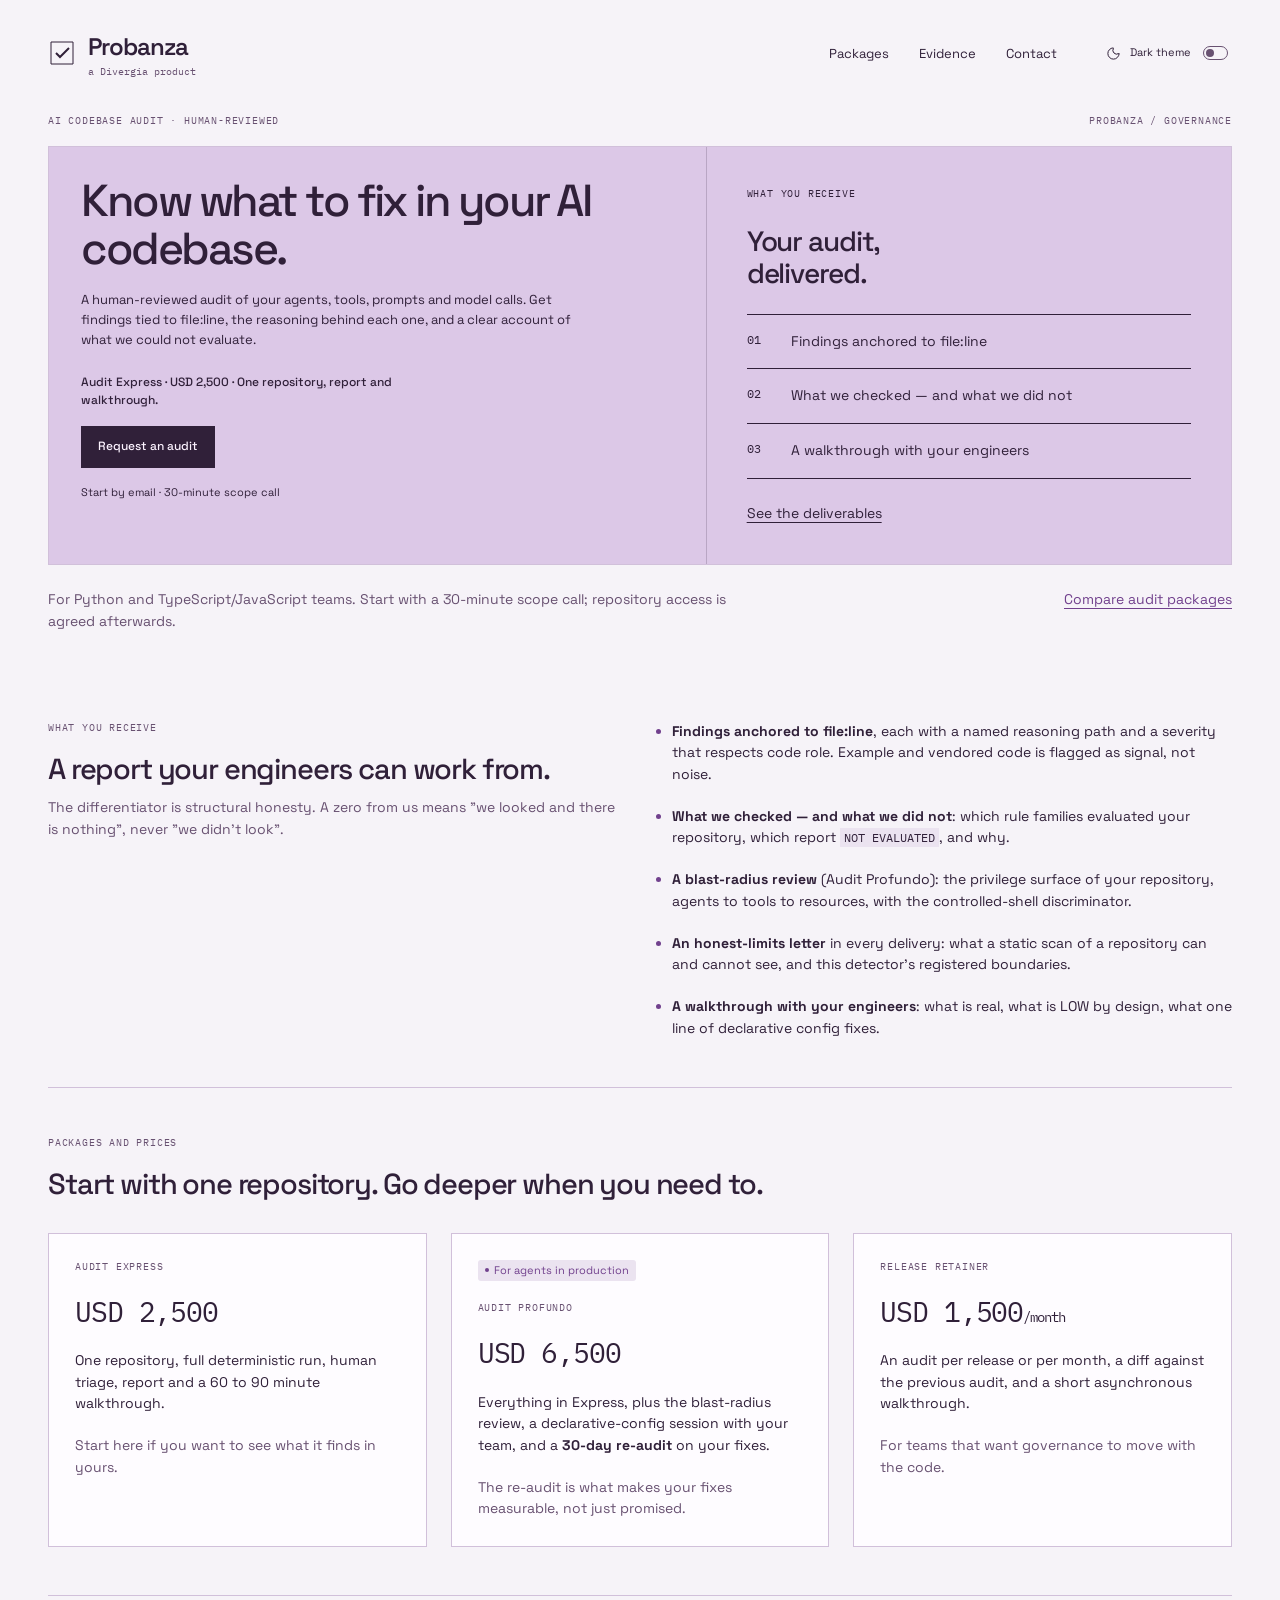
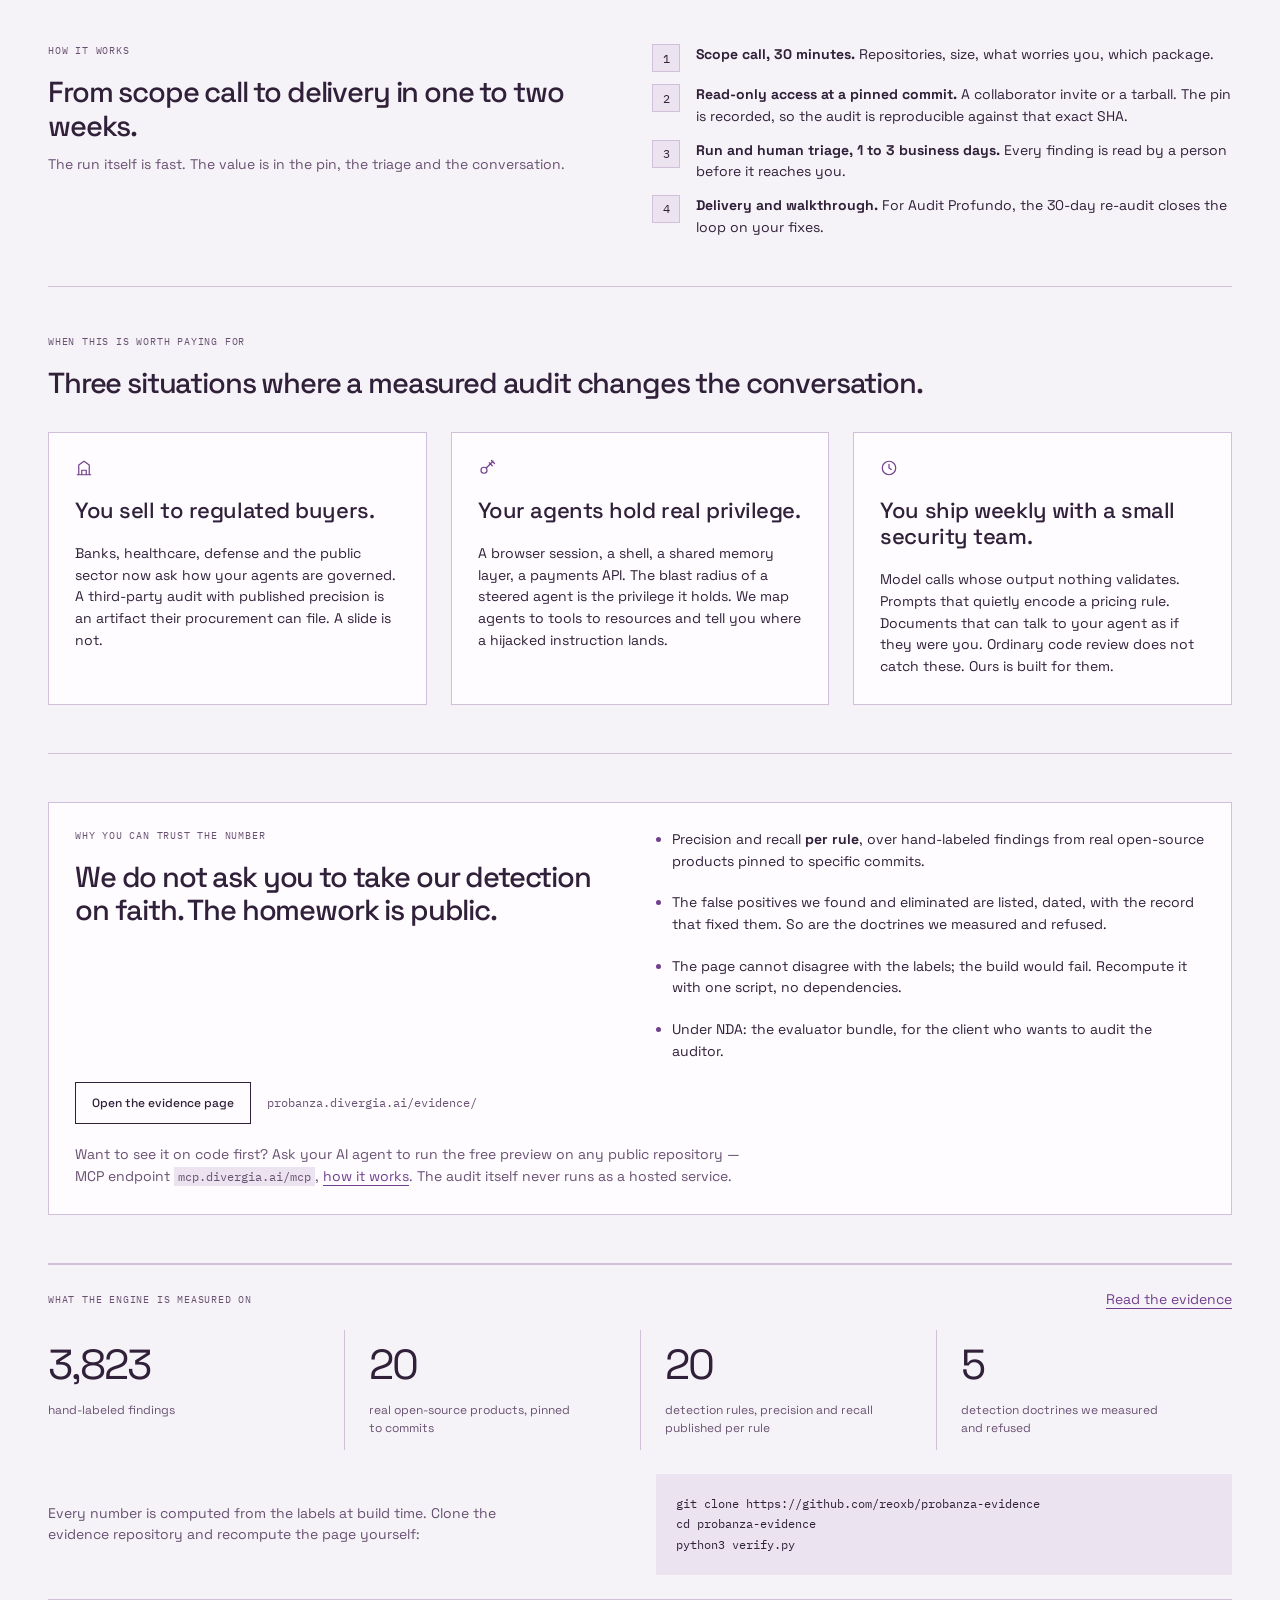
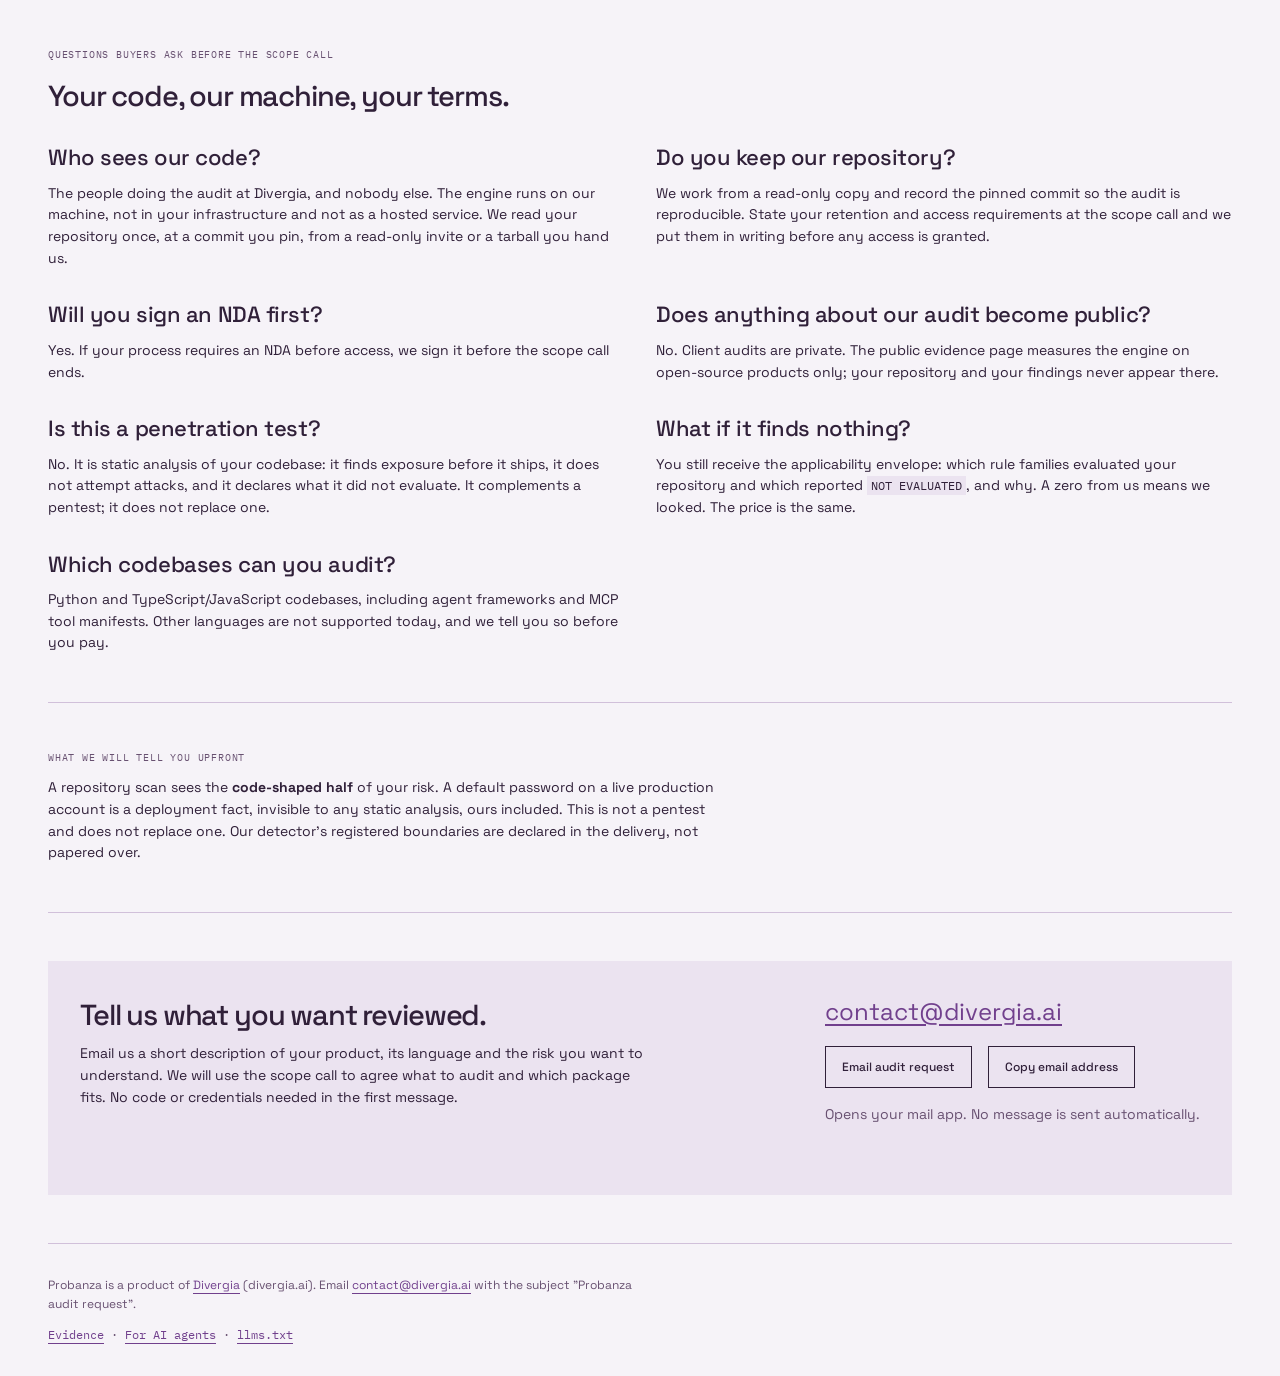
==== commit c0ce152d: "feat(site): refresh landing and evidence UI (auditor@b3abbad)" ====
--- a/evidence/index.html
+++ b/evidence/index.html
@@ -1,720 +1,7 @@
-<!doctype html>
-<html lang="en">
-<head>
-<meta charset="utf-8">
-<meta name="viewport" content="width=device-width, initial-scale=1">
-<meta name="color-scheme" content="light dark">
-<title>Probanza — Validation Evidence</title>
-<meta name="description" content="Measured precision and recall for a static AI-system auditor across 20 real open-source products — generated from hand-labeled data, including the doctrines we measured and refused to ship.">
-<style>
-:root{
-  --ground:#F6F7F8; --surface:#FFFFFF; --ink:#11161B; --ink-muted:#5C6773;
-  --rule:#DDE1E5; --rule-strong:#C3CAD1; --accent:#1D4E77; --accent-soft:#E9EFF5;
-  --sev-critical:#A3242B; --sev-high:#9C5518; --sev-medium:#7E6410;
-  --sev-low:#4E5A66; --sev-info:#737F8B;
-  --tp:#2E6B4F; --fp:#A3242B; --fn:#9C5518;
-  --mono:ui-monospace,"SF Mono",SFMono-Regular,"IBM Plex Mono",Menlo,Consolas,monospace;
-  --serif:"Iowan Old Style",Charter,"Bitstream Charter","Source Serif 4",Georgia,serif;
-}
-@media (prefers-color-scheme:dark){
-  :root{
-    --ground:#0F1317; --surface:#171C22; --ink:#E2E7EC; --ink-muted:#8A97A4;
-    --rule:#262D35; --rule-strong:#3A434D; --accent:#79ADD6; --accent-soft:#1A2833;
-    --sev-critical:#E07178; --sev-high:#D99356; --sev-medium:#C7A85A;
-    --sev-low:#94A0AC; --sev-info:#7C8794;
-    --tp:#6FB392; --fp:#E07178; --fn:#D99356;
-  }
-}
-:root[data-theme="dark"]{
-  --ground:#0F1317; --surface:#171C22; --ink:#E2E7EC; --ink-muted:#8A97A4;
-  --rule:#262D35; --rule-strong:#3A434D; --accent:#79ADD6; --accent-soft:#1A2833;
-  --sev-critical:#E07178; --sev-high:#D99356; --sev-medium:#C7A85A;
-  --sev-low:#94A0AC; --sev-info:#7C8794;
-  --tp:#6FB392; --fp:#E07178; --fn:#D99356;
-}
-:root[data-theme="light"]{
-  --ground:#F6F7F8; --surface:#FFFFFF; --ink:#11161B; --ink-muted:#5C6773;
-  --rule:#DDE1E5; --rule-strong:#C3CAD1; --accent:#1D4E77; --accent-soft:#E9EFF5;
-  --sev-critical:#A3242B; --sev-high:#9C5518; --sev-medium:#7E6410;
-  --sev-low:#4E5A66; --sev-info:#737F8B;
-  --tp:#2E6B4F; --fp:#A3242B; --fn:#9C5518;
-}
-
-*,*::before,*::after{box-sizing:border-box;}
-body{margin:0;}
-body{background:var(--ground);color:var(--ink);font-family:var(--serif);
-  font-size:17px;line-height:1.62;-webkit-font-smoothing:antialiased;}
-.wrap{max-width:1060px;margin-inline:auto;padding:clamp(28px,5vw,72px) clamp(20px,4vw,40px) 96px;}
-.prose{max-width:68ch;}
-p{margin:0 0 1.05em;}
-a{color:var(--accent);text-underline-offset:3px;text-decoration-thickness:1px;}
-a:focus-visible,button:focus-visible{outline:2px solid var(--accent);outline-offset:3px;border-radius:2px;}
-strong{font-weight:700;}
-em{font-style:italic;}
-
-.mono,code,.rec,.eyebrow,th,td,.fig-n,.stamp,.sev,.mix-key{font-family:var(--mono);}
-code{font-size:.86em;background:var(--accent-soft);padding:.1em .34em;border-radius:2px;
-  word-break:break-word;}
-
-/* --- masthead: the record is machine-set, the argument is authored --------- */
-.mast{border-top:2px solid var(--ink);padding-top:18px;margin-bottom:44px;}
-.mast h1{font-family:var(--mono);font-size:clamp(24px,3.4vw,34px);line-height:1.18;
-  letter-spacing:-.01em;font-weight:600;margin:0 0 6px;text-wrap:balance;}
-.mast .sub{font-size:16px;color:var(--ink-muted);max-width:60ch;margin:0 0 22px;}
-.stamp{display:inline-block;font-size:11.5px;letter-spacing:.09em;text-transform:uppercase;
-  color:var(--accent);border:1px solid var(--accent);border-radius:2px;padding:5px 9px;}
-
-.figs{display:flex;flex-wrap:wrap;gap:28px 42px;margin-top:26px;padding-top:22px;
-  border-top:1px solid var(--rule);}
-.fig-n{font-size:26px;font-weight:600;font-variant-numeric:tabular-nums;line-height:1.1;}
-.fig-l{font-family:var(--mono);font-size:11px;letter-spacing:.08em;text-transform:uppercase;
-  color:var(--ink-muted);margin-top:5px;}
-
-/* --- the abstract: plain language, before the dense results ---------------- */
-.risk{display:grid;grid-template-columns:1fr auto;gap:7px 30px;align-items:baseline;
-  padding:24px 0;border-bottom:1px solid var(--rule);}
-.risk:last-of-type{border-bottom:none;padding-bottom:6px;}
-.risk h4{font-family:var(--mono);font-size:14.5px;font-weight:600;margin:0;
-  letter-spacing:.01em;line-height:1.42;text-wrap:balance;}
-.risk-n{font-family:var(--mono);font-size:23px;font-weight:600;line-height:1;
-  font-variant-numeric:tabular-nums;white-space:nowrap;text-align:right;}
-.risk-n small{display:block;font-size:10px;font-weight:400;letter-spacing:.08em;
-  text-transform:uppercase;color:var(--ink-muted);margin-top:6px;}
-.risk-b{grid-column:1;font-size:15.5px;color:var(--ink-muted);max-width:62ch;margin:0;}
-.risk-m{grid-column:1/-1;font-family:var(--mono);font-size:11px;color:var(--ink-muted);
-  letter-spacing:.03em;margin:5px 0 0;line-height:1.7;}
-.risk-m b{color:var(--ink);font-weight:600;}
-
-.gloss{display:grid;grid-template-columns:auto 1fr;gap:10px 22px;margin:22px 0 0;
-  font-size:15.5px;align-items:baseline;}
-.gloss dt{font-family:var(--mono);font-size:12px;font-weight:600;letter-spacing:.04em;
-  white-space:nowrap;}
-.gloss dd{margin:0;color:var(--ink-muted);}
-
-/* --- sections ------------------------------------------------------------- */
-.sec{margin-top:64px;}
-.sec-head{display:flex;align-items:baseline;justify-content:space-between;gap:20px;
-  border-bottom:1px solid var(--rule-strong);padding-bottom:9px;margin-bottom:26px;flex-wrap:wrap;}
-h2{font-family:var(--mono);font-size:15px;font-weight:600;letter-spacing:.06em;
-  text-transform:uppercase;margin:0;text-wrap:balance;}
-.rec{font-size:11.5px;letter-spacing:.05em;color:var(--ink-muted);white-space:nowrap;}
-a.rec,.rec a{color:var(--accent);text-decoration:none;border-bottom:1px solid transparent;}
-a.rec:hover,.rec a:hover{border-bottom-color:var(--accent);}
-h3{font-family:var(--mono);font-size:14px;font-weight:600;margin:38px 0 12px;
-  letter-spacing:.02em;text-wrap:balance;}
-
-/* --- data panels ---------------------------------------------------------- */
-.panel{width:100%;overflow-x:auto;margin:22px 0 8px;
-  border:1px solid var(--rule);border-radius:3px;background:var(--surface);}
-table{border-collapse:collapse;width:100%;font-size:13px;}
-th,td{padding:9px 13px;text-align:left;white-space:nowrap;
-  border-bottom:1px solid var(--rule);font-variant-numeric:tabular-nums;}
-th{font-size:10.5px;letter-spacing:.08em;text-transform:uppercase;color:var(--ink-muted);
-  font-weight:600;background:var(--ground);position:sticky;top:0;}
-tbody tr:last-child td{border-bottom:none;}
-td.num,th.num{text-align:right;}
-.rule-id{font-size:12px;font-weight:600;}
-.val{font-weight:700;}
-.was{color:var(--ink-muted);}
-.arrow{color:var(--ink-muted);padding:0 3px;}
-
-/* labeled-set shape: the proportion of TP/FP/FN in what we hand-labeled */
-.mix{display:flex;width:74px;height:6px;border-radius:1px;overflow:hidden;
-  background:var(--rule);}
-.mix i{display:block;}
-.mix .m-tp{background:var(--tp);}
-.mix .m-fp{background:var(--fp);}
-.mix .m-fn{background:var(--fn);}
-.mix-key{display:flex;gap:16px;flex-wrap:wrap;font-size:11px;color:var(--ink-muted);
-  margin:10px 0 0;letter-spacing:.03em;}
-.mix-key span{display:inline-flex;align-items:center;gap:6px;}
-.dot{width:8px;height:8px;border-radius:1px;display:inline-block;}
-
-/* --- severity ladder ------------------------------------------------------ */
-.ladder{display:grid;gap:1px;background:var(--rule);border:1px solid var(--rule);
-  border-radius:3px;overflow:hidden;margin:22px 0;}
-.rung{display:grid;grid-template-columns:88px 1fr auto;gap:16px;align-items:center;
-  background:var(--surface);padding:11px 14px;}
-.sev{font-size:11px;letter-spacing:.09em;text-transform:uppercase;font-weight:600;}
-.sev::before{content:"";display:inline-block;width:8px;height:8px;border-radius:1px;
-  margin-right:8px;vertical-align:middle;background:currentColor;}
-.s-critical{color:var(--sev-critical);} .s-high{color:var(--sev-high);}
-.s-medium{color:var(--sev-medium);} .s-low{color:var(--sev-low);}
-.s-info{color:var(--sev-info);}
-.rung-d{font-size:14px;color:var(--ink-muted);}
-.rung-n{font-family:var(--mono);font-size:13px;font-variant-numeric:tabular-nums;
-  font-weight:600;}
-.rung-n.zero{color:var(--ink-muted);font-weight:400;}
-
-/* --- the negative record -------------------------------------------------- */
-.reject{border-left:2px solid var(--rule-strong);padding:2px 0 2px 20px;margin:24px 0;}
-.reject h4{font-family:var(--mono);font-size:13.5px;font-weight:600;margin:0 0 7px;
-  line-height:1.42;text-wrap:balance;}
-.reject p{font-size:15.5px;color:var(--ink-muted);margin:0;max-width:64ch;}
-.reject .rec{display:block;margin-bottom:5px;}
-
-/* --- the registered miss: a boundary stated, with the code ----------------- */
-.miss{border:1px solid var(--rule);border-radius:3px;background:var(--surface);
-  padding:20px 22px;margin:24px 0;}
-.miss-h{display:flex;align-items:baseline;justify-content:space-between;gap:14px;
-  flex-wrap:wrap;padding-bottom:12px;border-bottom:1px solid var(--rule);}
-.miss-site{font-family:var(--mono);font-size:12.5px;font-weight:600;}
-.miss pre{margin:16px 0 0;}
-.miss dt{font-family:var(--mono);font-size:10.5px;letter-spacing:.09em;font-weight:600;
-  text-transform:uppercase;color:var(--ink-muted);margin-top:18px;}
-.miss dd{margin:6px 0 0;font-size:15.5px;color:var(--ink-muted);max-width:66ch;}
-.miss dd strong{color:var(--ink);font-weight:600;}
-.miss dl{margin:0;}
-
-/* --- focus ratio ---------------------------------------------------------- */
-.focus{display:flex;flex-wrap:wrap;align-items:flex-end;gap:0;margin:24px 0 6px;
-  border:1px solid var(--rule);border-radius:3px;background:var(--surface);overflow:hidden;}
-.focus-cell{flex:1 1 130px;padding:16px 18px;border-right:1px solid var(--rule);}
-.focus-cell:last-child{border-right:none;}
-.focus-n{font-family:var(--mono);font-size:24px;font-weight:600;line-height:1;
-  font-variant-numeric:tabular-nums;}
-.focus-l{font-family:var(--mono);font-size:10px;letter-spacing:.08em;text-transform:uppercase;
-  color:var(--ink-muted);margin-top:7px;line-height:1.5;}
-.focus-cell.out .focus-n{color:var(--accent);}
-
-/* --- the one commercial moment: stated once, in the page's own voice ------- */
-.cta{display:flex;flex-wrap:wrap;align-items:center;justify-content:space-between;gap:20px;
-  border:1px solid var(--accent);border-radius:3px;background:var(--accent-soft);
-  padding:22px 24px;margin:26px 0 6px;}
-.cta-h{font-family:var(--mono);font-size:14.5px;font-weight:600;margin:0 0 6px;
-  color:var(--ink);letter-spacing:.01em;}
-.cta-b{font-size:15px;color:var(--ink-muted);margin:0;max-width:52ch;}
-.cta-a{font-family:var(--mono);font-size:12.5px;font-weight:600;letter-spacing:.04em;
-  text-decoration:none;white-space:nowrap;color:var(--ground);background:var(--accent);
-  border:1px solid var(--accent);border-radius:2px;padding:11px 18px;}
-.cta-a:hover{filter:brightness(1.12);}
-@media (max-width:640px){.cta{flex-direction:column;align-items:stretch;}
-  .cta-a{text-align:center;}}
-
-.note{background:var(--accent-soft);border:1px solid var(--rule);border-radius:3px;
-  padding:18px 20px;margin:26px 0;font-size:15.5px;}
-.note p:last-child{margin-bottom:0;}
-.note .lead{font-family:var(--mono);font-size:11px;letter-spacing:.09em;
-  text-transform:uppercase;color:var(--accent);margin:0 0 8px;font-weight:600;}
-
-ul{margin:0 0 1.05em;padding-left:1.15em;}
-li{margin-bottom:.42em;}
-
-pre{background:var(--surface);border:1px solid var(--rule);border-radius:3px;
-  padding:15px 17px;overflow-x:auto;margin:20px 0;}
-pre code{background:none;padding:0;font-size:12.5px;line-height:1.75;}
-
-.foot{margin-top:80px;padding-top:20px;border-top:1px solid var(--rule);
-  font-size:13px;color:var(--ink-muted);}
-.foot .mono{font-size:12px;}
-
-@media (max-width:640px){
-  body{font-size:16px;}
-  .rung{grid-template-columns:78px 1fr;row-gap:4px;}
-  .rung-n{grid-column:2;}
-  .figs{gap:20px 30px;}
-  .risk{grid-template-columns:1fr;gap:10px;}
-  .risk-n{text-align:left;order:-1;font-size:20px;}
-  .risk-n small{display:inline;margin-left:8px;font-size:10px;}
-  .gloss{grid-template-columns:1fr;gap:3px 0;}
-  .gloss dd{margin-bottom:11px;}
-}
-@media (prefers-reduced-motion:reduce){*{animation:none!important;transition:none!important;}}
-</style>
-</head>
-<body>
-<div class="wrap">
-<header class="mast">
-  <h1>Probanza — Validation Evidence</h1>
-  <p class="sub">A static auditor for AI systems. What it detects, how well, on what — and what it deliberately does not claim.</p>
-  <span class="stamp">Generated from labeled data · drift fails the build</span>
-  <div class="figs">
-    <div><div class="fig-n">3823</div><div class="fig-l">Hand-labeled findings</div></div>
-    <div><div class="fig-n">20</div><div class="fig-l">Real products, pinned</div></div>
-    <div><div class="fig-n">20</div><div class="fig-l">Rules measured</div></div>
-    <div><div class="fig-n">5</div><div class="fig-l">Doctrines refused</div></div>
-  </div>
-</header>
-<section class="sec">
-  <div class="sec-head"><h2>In plain terms</h2><span class="rec">what it finds, and why it matters</span></div>
-  <div class="prose">
-    <p>An AI system fails in ways ordinary code review does not catch. Probanza reads a codebase and finds those places <strong>before they ship</strong>.</p>
-    <p>It is a <em>static auditor</em>: it finds the exposure, it does not stop an attack. Every count below is what it found in <strong>real, shipping open-source products</strong> — hand-labeled, one finding at a time.</p>
-  </div>
-<div class="risk">
-  <h4>It can be steered by the content it reads</h4>
-  <span class="risk-n">28<small>found</small></span>
-  <p class="risk-b">If your assistant summarizes a web page, a support ticket, or an uploaded document, whoever wrote that text can hide instructions inside it. Probanza finds the places where outside text reaches the model's own instructions with nothing separating the two — the boundary that stops a retrieved document from talking to your agent as if it were you.</p>
-  <p class="risk-m">Found across <b>6</b> real products. Measured by PROMPT_INJECTION_UNTRUSTED_BLENDING · PROMPT_INJECTION_SECRECY_POLICY · PROMPT_INJECTION_CROSSFILE_BLENDING — precision <b>1.000</b>.</p>
-</div>
-<div class="risk">
-  <h4>Its answers are trusted without being checked</h4>
-  <span class="risk-n">1254<small>found</small></span>
-  <p class="risk-b">A model's output flows onward into a database write, a workflow, another API call — with nothing verifying it is even the right shape. Probanza finds those unguarded hand-offs: the model calls and prompts whose result no schema, validator, or parser ever inspects.</p>
-  <p class="risk-m">Found across <b>11</b> real products. Measured by AI_MODEL_CALL_WITHOUT_VALIDATOR · PROMPT_MISSING_STRUCTURED_OUTPUT · AI_PROMPT_WITHOUT_VALIDATOR — precision <b>0.991</b>.</p>
-</div>
-<div class="risk">
-  <h4>Business decisions are hiding inside prompts</h4>
-  <span class="risk-n">6<small>found</small></span>
-  <p class="risk-b">Pricing thresholds, eligibility rules and scoring formulas written into a prompt are decided by a language model — differently each time, with no audit trail, and invisible to the tests that cover your code. Probanza finds the rules that drifted out of your codebase and into English.</p>
-  <p class="risk-m">Found across <b>4</b> real products. Measured by PROMPT_CONTAINS_DETERMINISTIC_FORMULA — precision <b>1.000</b>.</p>
-</div>
-<div class="risk">
-  <h4>Ordinary exposure, ranked by what it actually costs you</h4>
-  <span class="risk-n">58<small>found</small></span>
-  <p class="risk-b">Hardcoded credentials, unsafe evaluation, shell execution — the familiar risks, with the familiar problem: a scanner that shouts about every one of them trains your team to ignore all of them. Probanza detects each, then classifies what kind it is, so a key your vendor publishes on purpose never arrives wearing the same red as a leaked one.</p>
-  <p class="risk-m">Found across <b>3</b> real products. Measured by HARDCODED_CREDENTIALS · UNSAFE_EVAL_USAGE · SHELL_EXECUTION — precision <b>1.000</b>. Of the 17 credentials it found across these products, 0 are security incidents.</p>
-</div>
-<h3>Reading the numbers</h3>
-  <div class="prose"><p>The tables below use the vocabulary of detection measurement. It decodes to four ideas:</p></div>
-  <dl class="gloss">
-    <dt>True positive</dt><dd>The tool flagged something, and it was real.</dd>
-    <dt>False positive</dt><dd>The tool flagged something that was <em>not</em> a problem. This is the number that decides whether your team trusts the tool or learns to ignore it.</dd>
-    <dt>False negative</dt><dd>A real problem the tool <em>missed</em>.</dd>
-    <dt>Precision</dt><dd>Of everything it flagged, how much was real.</dd>
-    <dt>Recall</dt><dd>Of everything real, how much it caught. Both run 0 to 1; higher is better.</dd>
-  </dl>
-  <div class="prose"><p>A tool can look perfect by flagging almost nothing — high precision, terrible recall — or by flagging everything, which is perfect recall and unusable noise. Both numbers are published here for every rule, which is the only way either one means anything.</p></div>
-</section>
-<section class="sec">
-  <div class="sec-head"><h2>Measured detection quality</h2><span class="rec">precision · recall · labeled n</span></div>
-  <div class="prose"><p>Every number is computed from hand-labeled CSVs at build time. None is transcribed by a person, and the build fails if this page drifts from the labels. That is not fastidiousness: prose <em>did</em> drift here once, and it hid a real false positive.</p></div>
-  <div class="panel">
-    <table>
-      <thead><tr>
-        <th>Rule</th><th class="num">TP</th><th class="num">FP</th><th class="num">FN</th>
-        <th>Labeled set</th><th class="num">Precision</th><th class="num">Recall</th>
-        <th class="num">n</th><th>Record</th>
-      </tr></thead>
-      <tbody>
-<tr>
-  <td class="rule-id">ACCESS_CONTROL_UNSCOPED_OBJECT_LOOKUP</td>
-  <td class="num">19</td><td class="num">0</td><td class="num">0</td>
-  <td><span class="mix" role="img" aria-label="19 true positives, 0 false positives, 0 false negatives"><i class="m-tp" style="flex:19"></i><i class="m-fp" style="flex:0"></i><i class="m-fn" style="flex:0"></i></span></td>
-  <td class="num"><span class="val">1.000</span></td><td class="num">1.000</td><td class="num">19</td>
-  <td class="rec"><a href="#tiers">2026-07-13l · bundle</a></td>
-</tr>
-<tr>
-  <td class="rule-id">AI_AGENT_SHELL_WITHOUT_APPROVAL</td>
-  <td class="num">1</td><td class="num">5</td><td class="num">1</td>
-  <td><span class="mix" role="img" aria-label="1 true positives, 5 false positives, 1 false negatives"><i class="m-tp" style="flex:1"></i><i class="m-fp" style="flex:5"></i><i class="m-fn" style="flex:1"></i></span></td>
-  <td class="num"><span class="was">0.167</span><span class="arrow">→</span><span class="val">1.000</span></td><td class="num">0.500</td><td class="num">7</td>
-  <td class="rec"><a href="#tiers">2026-07-14r · bundle</a></td>
-</tr>
-<tr>
-  <td class="rule-id">AI_MODEL_CALL_WITHOUT_VALIDATOR</td>
-  <td class="num">1200</td><td class="num">9</td><td class="num">4</td>
-  <td><span class="mix" role="img" aria-label="1200 true positives, 9 false positives, 4 false negatives"><i class="m-tp" style="flex:1200"></i><i class="m-fp" style="flex:9"></i><i class="m-fn" style="flex:4"></i></span></td>
-  <td class="num"><span class="val">0.993</span></td><td class="num">0.997</td><td class="num">1213</td>
-  <td class="rec"><a href="https://github.com/reoxb/probanza-evidence/blob/main/validation/2026-07-14u/VALIDATION_RECORD.md">2026-07-14u</a></td>
-</tr>
-<tr>
-  <td class="rule-id">AI_PROMPT_WITHOUT_VALIDATOR</td>
-  <td class="num">22</td><td class="num">2</td><td class="num">0</td>
-  <td><span class="mix" role="img" aria-label="22 true positives, 2 false positives, 0 false negatives"><i class="m-tp" style="flex:22"></i><i class="m-fp" style="flex:2"></i><i class="m-fn" style="flex:0"></i></span></td>
-  <td class="num"><span class="was">0.917</span><span class="arrow">→</span><span class="val">0.917</span></td><td class="num">1.000</td><td class="num">24</td>
-  <td class="rec"><a href="#tiers">2026-07-13f · bundle</a></td>
-</tr>
-<tr>
-  <td class="rule-id">HARDCODED_CREDENTIALS</td>
-  <td class="num">17</td><td class="num">53</td><td class="num">0</td>
-  <td><span class="mix" role="img" aria-label="17 true positives, 53 false positives, 0 false negatives"><i class="m-tp" style="flex:17"></i><i class="m-fp" style="flex:53"></i><i class="m-fn" style="flex:0"></i></span></td>
-  <td class="num"><span class="was">0.243</span><span class="arrow">→</span><span class="val">1.000</span></td><td class="num">1.000</td><td class="num">70</td>
-  <td class="rec"><a href="https://github.com/reoxb/probanza-evidence/blob/main/validation/2026-07-12c/VALIDATION_RECORD.md">2026-07-12c</a></td>
-</tr>
-<tr>
-  <td class="rule-id">PROMPT_CONTAINS_DETERMINISTIC_FORMULA</td>
-  <td class="num">6</td><td class="num">0</td><td class="num">0</td>
-  <td><span class="mix" role="img" aria-label="6 true positives, 0 false positives, 0 false negatives"><i class="m-tp" style="flex:6"></i><i class="m-fp" style="flex:0"></i><i class="m-fn" style="flex:0"></i></span></td>
-  <td class="num"><span class="val">1.000</span></td><td class="num">1.000</td><td class="num">6</td>
-  <td class="rec"><a href="https://github.com/reoxb/probanza-evidence/blob/main/validation/2026-07-14u/VALIDATION_RECORD.md">2026-07-14u</a></td>
-</tr>
-<tr>
-  <td class="rule-id">PROMPT_INJECTION_CROSSFILE_BLENDING</td>
-  <td class="num">24</td><td class="num">0</td><td class="num">1</td>
-  <td><span class="mix" role="img" aria-label="24 true positives, 0 false positives, 1 false negatives"><i class="m-tp" style="flex:24"></i><i class="m-fp" style="flex:0"></i><i class="m-fn" style="flex:1"></i></span></td>
-  <td class="num"><span class="val">1.000</span></td><td class="num">0.960</td><td class="num">25</td>
-  <td class="rec"><a href="#tiers">2026-07-13n · bundle</a></td>
-</tr>
-<tr>
-  <td class="rule-id">PROMPT_INJECTION_SECRECY_POLICY</td>
-  <td class="num">3</td><td class="num">0</td><td class="num">0</td>
-  <td><span class="mix" role="img" aria-label="3 true positives, 0 false positives, 0 false negatives"><i class="m-tp" style="flex:3"></i><i class="m-fp" style="flex:0"></i><i class="m-fn" style="flex:0"></i></span></td>
-  <td class="num"><span class="val">1.000</span></td><td class="num">1.000</td><td class="num">3</td>
-  <td class="rec"><a href="#tiers">2026-07-12j · bundle</a></td>
-</tr>
-<tr>
-  <td class="rule-id">PROMPT_INJECTION_UNTRUSTED_BLENDING</td>
-  <td class="num">1</td><td class="num">0</td><td class="num">0</td>
-  <td><span class="mix" role="img" aria-label="1 true positives, 0 false positives, 0 false negatives"><i class="m-tp" style="flex:1"></i><i class="m-fp" style="flex:0"></i><i class="m-fn" style="flex:0"></i></span></td>
-  <td class="num"><span class="val">1.000</span></td><td class="num">1.000</td><td class="num">1</td>
-  <td class="rec"><a href="#tiers">2026-07-12j · bundle</a></td>
-</tr>
-<tr>
-  <td class="rule-id">PROMPT_MISSING_STRUCTURED_OUTPUT</td>
-  <td class="num">32</td><td class="num">2</td><td class="num">0</td>
-  <td><span class="mix" role="img" aria-label="32 true positives, 2 false positives, 0 false negatives"><i class="m-tp" style="flex:32"></i><i class="m-fp" style="flex:2"></i><i class="m-fn" style="flex:0"></i></span></td>
-  <td class="num"><span class="val">0.941</span></td><td class="num">1.000</td><td class="num">34</td>
-  <td class="rec"><a href="https://github.com/reoxb/probanza-evidence/blob/main/validation/2026-07-14u/VALIDATION_RECORD.md">2026-07-14u</a></td>
-</tr>
-<tr>
-  <td class="rule-id">SHELL_EXECUTION</td>
-  <td class="num">1</td><td class="num">0</td><td class="num">0</td>
-  <td><span class="mix" role="img" aria-label="1 true positives, 0 false positives, 0 false negatives"><i class="m-tp" style="flex:1"></i><i class="m-fp" style="flex:0"></i><i class="m-fn" style="flex:0"></i></span></td>
-  <td class="num"><span class="val">1.000</span></td><td class="num">1.000</td><td class="num">1</td>
-  <td class="rec"><a href="https://github.com/reoxb/probanza-evidence/blob/main/validation/2026-07-12c/VALIDATION_RECORD.md">2026-07-12c</a></td>
-</tr>
-<tr>
-  <td class="rule-id">SHELL_EXECUTION</td>
-  <td class="num">30</td><td class="num">0</td><td class="num">0</td>
-  <td><span class="mix" role="img" aria-label="30 true positives, 0 false positives, 0 false negatives"><i class="m-tp" style="flex:30"></i><i class="m-fp" style="flex:0"></i><i class="m-fn" style="flex:0"></i></span></td>
-  <td class="num"><span class="val">1.000</span></td><td class="num">1.000</td><td class="num">30</td>
-  <td class="rec"><a href="#tiers">2026-07-14r · bundle</a></td>
-</tr>
-<tr>
-  <td class="rule-id">TEST_GAP_DETECTED</td>
-  <td class="num">51</td><td class="num">0</td><td class="num">0</td>
-  <td><span class="mix" role="img" aria-label="51 true positives, 0 false positives, 0 false negatives"><i class="m-tp" style="flex:51"></i><i class="m-fp" style="flex:0"></i><i class="m-fn" style="flex:0"></i></span></td>
-  <td class="num"><span class="val">1.000</span></td><td class="num">1.000</td><td class="num">51</td>
-  <td class="rec"><a href="#tiers">2026-07-13f · bundle</a></td>
-</tr>
-<tr>
-  <td class="rule-id">TEST_GAP_DETECTED</td>
-  <td class="num">75</td><td class="num">0</td><td class="num">0</td>
-  <td><span class="mix" role="img" aria-label="75 true positives, 0 false positives, 0 false negatives"><i class="m-tp" style="flex:75"></i><i class="m-fp" style="flex:0"></i><i class="m-fn" style="flex:0"></i></span></td>
-  <td class="num"><span class="val">1.000</span></td><td class="num">1.000</td><td class="num">75</td>
-  <td class="rec"><a href="#tiers">2026-07-14q · bundle</a></td>
-</tr>
-<tr>
-  <td class="rule-id">TEST_GAP_DETECTED</td>
-  <td class="num">144</td><td class="num">5</td><td class="num">0</td>
-  <td><span class="mix" role="img" aria-label="144 true positives, 5 false positives, 0 false negatives"><i class="m-tp" style="flex:144"></i><i class="m-fp" style="flex:5"></i><i class="m-fn" style="flex:0"></i></span></td>
-  <td class="num"><span class="was">0.966</span><span class="arrow">→</span><span class="val">1.000</span></td><td class="num">1.000</td><td class="num">149</td>
-  <td class="rec"><a href="#tiers">2026-07-14v · bundle</a></td>
-</tr>
-<tr>
-  <td class="rule-id">TEST_GAP_DETECTED</td>
-  <td class="num">800</td><td class="num">6</td><td class="num">0</td>
-  <td><span class="mix" role="img" aria-label="800 true positives, 6 false positives, 0 false negatives"><i class="m-tp" style="flex:800"></i><i class="m-fp" style="flex:6"></i><i class="m-fn" style="flex:0"></i></span></td>
-  <td class="num"><span class="was">0.993</span><span class="arrow">→</span><span class="val">0.999</span></td><td class="num">1.000</td><td class="num">806</td>
-  <td class="rec"><a href="#tiers">2026-07-14y · bundle</a></td>
-</tr>
-<tr>
-  <td class="rule-id">TEST_GAP_DETECTED</td>
-  <td class="num">158</td><td class="num">26</td><td class="num">0</td>
-  <td><span class="mix" role="img" aria-label="158 true positives, 26 false positives, 0 false negatives"><i class="m-tp" style="flex:158"></i><i class="m-fp" style="flex:26"></i><i class="m-fn" style="flex:0"></i></span></td>
-  <td class="num"><span class="was">0.859</span><span class="arrow">→</span><span class="val">1.000</span></td><td class="num">1.000</td><td class="num">184</td>
-  <td class="rec"><a href="#tiers">2026-07-14ab · bundle</a></td>
-</tr>
-<tr>
-  <td class="rule-id">TEST_GAP_DETECTED</td>
-  <td class="num">799</td><td class="num">49</td><td class="num">0</td>
-  <td><span class="mix" role="img" aria-label="799 true positives, 49 false positives, 0 false negatives"><i class="m-tp" style="flex:799"></i><i class="m-fp" style="flex:49"></i><i class="m-fn" style="flex:0"></i></span></td>
-  <td class="num"><span class="was">0.942</span><span class="arrow">→</span><span class="val">1.000</span></td><td class="num">1.000</td><td class="num">848</td>
-  <td class="rec"><a href="#tiers">2026-07-14ah · bundle</a></td>
-</tr>
-<tr>
-  <td class="rule-id">TEST_GAP_DETECTED</td>
-  <td class="num">229</td><td class="num">27</td><td class="num">0</td>
-  <td><span class="mix" role="img" aria-label="229 true positives, 27 false positives, 0 false negatives"><i class="m-tp" style="flex:229"></i><i class="m-fp" style="flex:27"></i><i class="m-fn" style="flex:0"></i></span></td>
-  <td class="num"><span class="was">0.895</span><span class="arrow">→</span><span class="val">0.947</span></td><td class="num">1.000</td><td class="num">256</td>
-  <td class="rec"><a href="#tiers">2026-07-16b · bundle</a></td>
-</tr>
-<tr>
-  <td class="rule-id">UNSAFE_EVAL_USAGE</td>
-  <td class="num">11</td><td class="num">10</td><td class="num">0</td>
-  <td><span class="mix" role="img" aria-label="11 true positives, 10 false positives, 0 false negatives"><i class="m-tp" style="flex:11"></i><i class="m-fp" style="flex:10"></i><i class="m-fn" style="flex:0"></i></span></td>
-  <td class="num"><span class="was">0.524</span><span class="arrow">→</span><span class="val">1.000</span></td><td class="num">1.000</td><td class="num">21</td>
-  <td class="rec"><a href="https://github.com/reoxb/probanza-evidence/blob/main/validation/2026-07-12c/VALIDATION_RECORD.md">2026-07-12c</a></td>
-</tr>
-</tbody></table></div>
-  <p class="mix-key">
-    <span><i class="dot" style="background:var(--tp)"></i>true positive</span>
-    <span><i class="dot" style="background:var(--fp)"></i>false positive</span>
-    <span><i class="dot" style="background:var(--fn)"></i>false negative</span>
-    <span>bar shows the shape of the labeled set</span>
-  </p>
-<h3>The arrows are the point</h3>
-  <div class="prose">
-    <p>Two rules carry an arrow. They are rules whose false positives <strong>we found in our own tool and fixed</strong>. The left number is what the rule actually scored when we labeled it; the right is what it scores after the fix.</p>
-    <p>We publish both, because a product that only ever shows you its final number is asking you to trust that it looked.</p>
-    <ul>
-<li><code>AI_AGENT_SHELL_WITHOUT_APPROVAL</code> — <strong>5 false positives</strong> found and eliminated at <span class="rec">2026-07-19b</span>: precision 0.167 → 1.000 over 1 surviving true positives.</li>
-<li><code>AI_PROMPT_WITHOUT_VALIDATOR</code> — <strong>2 false positives</strong> found and eliminated at <span class="rec">2026-07-17a</span>: precision 0.917 → 0.917 over 22 surviving true positives.</li>
-<li><code>HARDCODED_CREDENTIALS</code> — <strong>53 false positives</strong> found and eliminated at <span class="rec">2026-07-12c</span>: precision 0.243 → 1.000 over 17 surviving true positives.</li>
-<li><code>TEST_GAP_DETECTED</code> — <strong>5 false positives</strong> found and eliminated at <span class="rec">2026-07-14x</span>: precision 0.966 → 1.000 over 144 surviving true positives.</li>
-<li><code>TEST_GAP_DETECTED</code> — <strong>6 false positives</strong> found and eliminated at <span class="rec">2026-07-14aa</span>: precision 0.993 → 0.999 over 800 surviving true positives.</li>
-<li><code>TEST_GAP_DETECTED</code> — <strong>26 false positives</strong> found and eliminated at <span class="rec">2026-07-14ae</span>: precision 0.859 → 1.000 over 158 surviving true positives.</li>
-<li><code>TEST_GAP_DETECTED</code> — <strong>49 false positives</strong> found and eliminated at <span class="rec">2026-07-16a</span>: precision 0.942 → 1.000 over 799 surviving true positives.</li>
-<li><code>TEST_GAP_DETECTED</code> — <strong>27 false positives</strong> found and eliminated at <span class="rec">2026-07-17a</span>: precision 0.895 → 0.947 over 229 surviving true positives.</li>
-<li><code>UNSAFE_EVAL_USAGE</code> — <strong>10 false positives</strong> found and eliminated at <span class="rec">2026-07-12c</span>: precision 0.524 → 1.000 over 11 surviving true positives.</li>
-</ul></div>
-</section>
-<section class="sec">
-  <div class="sec-head"><h2>Did it generalize?</h2><span class="rec">the overfitting test</span></div>
-  <div class="prose">
-    <p>A rule can score beautifully on the code its author was staring at while writing it. The only honest test is code the rule has <strong>never seen</strong> — so five products (<code>browser-use</code>, <code>private-gpt</code>, <code>open-webui</code>, <code>LibreChat</code>, <code>Flowise</code>) were acquired <em>after</em> the same-file rules were built, and those rules met them cold.</p>
-  </div>
-  <div class="panel">
-    <table>
-      <thead><tr><th>Rule</th><th>Designed on</th><th class="num">Benchmark TP</th><th class="num">Acquired TP</th><th class="num">Acquired FP</th><th>What the acquired slice tests</th></tr></thead>
-      <tbody>
-<tr>
-  <td class="rule-id">PROMPT_INJECTION_SECRECY_POLICY</td>
-  <td class="rec">the 15 benchmark products</td>
-  <td class="num">3</td>
-  <td class="num">0</td>
-  <td class="num">0</td>
-  <td class="rec">specificity — silence, verified correct</td>
-</tr>
-<tr>
-  <td class="rule-id">PROMPT_INJECTION_UNTRUSTED_BLENDING</td>
-  <td class="rec">the 15 benchmark products</td>
-  <td class="num">1</td>
-  <td class="num">0</td>
-  <td class="num">0</td>
-  <td class="rec">specificity — silence, verified correct</td>
-</tr>
-<tr>
-  <td class="rule-id">PROMPT_INJECTION_CROSSFILE_BLENDING</td>
-  <td class="rec">all 20 products</td>
-  <td class="num">16</td>
-  <td class="num">8</td>
-  <td class="num">0</td>
-  <td class="rec">nothing — in-sample by construction</td>
-</tr>
-</tbody></table></div>
-  <div class="prose">
-    <p><strong>What this proves.</strong> Run cold against 5 unfamiliar products and <strong>5,592 files</strong>, the same-file rules raised <strong>5 false positives</strong> — and a manual source-to-prompt census confirmed the silence was <em>correct</em>: those products defend their prompts properly, delimiting untrusted text and carrying it in its own message role. The rules did not overfit to noise. Pointed at unfamiliar, well-built code, they had the good sense to say nothing.</p>
-    <p><strong>What this does not prove — and we will not pretend otherwise.</strong> They also found <em>nothing new</em> there. Zero true positives in the acquired slice makes this a test of <strong>specificity</strong>, not of discovery. It shows the rules do not invent findings in code they have never read; it does not show they would find real ones.</p>
-    <p>The cross-file rule <em>does</em> find real things across unfamiliar products — <strong>8 of its 24 true positives</strong> live outside the benchmark, at 1.000 precision, so it is plainly not a two-product special case. But it was designed with all twenty products already in view. <strong>Its numbers are in-sample by construction, and it has not yet had a true out-of-sample test.</strong> Claiming one would be the cheapest lie in this document.</p>
-    <div class="note">
-      <p class="lead">The experiment that would settle it</p>
-      <p>Acquire products the cross-file rule has never seen, run it cold, and label every fire by hand — the same way everything else here was measured. Until that runs, the honest answer to "does it generalize?" is: <strong>the specificity half is proven; the discovery half is not</strong>.</p>
-    </div>
-    <p class="risk-m">Across every rule, the acquired slice contributes <b>45</b> true positives and <b>5</b> false positives.</p>
-  </div>
-</section>
-<section class="sec">
-  <div class="sec-head"><h2>Detection is not risk</h2><span class="rec">2026-07-12t</span></div>
-  <div class="prose">
-    <p>The credential rule detects credentials. Whether a credential is an <em>incident</em> is a <strong>second question</strong> — and answering only the first is how security tools earn their reputation for noise.</p>
-    <p>A PostHog project key <em>is</em> a hardcoded credential. The vendor also publishes it on purpose, to be embedded in client code. Calling that CRITICAL is not a detection error; it is a <strong>risk-classification</strong> error. So the rule keeps detecting every credential, and a taxonomy decides what kind it is.</p>
-  </div>
-  <div class="ladder">
-<div class="rung">
-  <span class="sev s-critical">Critical</span>
-  <span class="rung-d">Private credential — secret material, immediately exploitable</span>
-  <span class="rung-n zero">0</span>
-</div>
-<div class="rung">
-  <span class="sev s-high">High</span>
-  <span class="rung-d">Production credential — bound to a live system</span>
-  <span class="rung-n zero">0</span>
-</div>
-<div class="rung">
-  <span class="sev s-medium">Medium</span>
-  <span class="rung-d">Environment-dependent — risk depends on what fills it</span>
-  <span class="rung-n zero">0</span>
-</div>
-<div class="rung">
-  <span class="sev s-low">Low</span>
-  <span class="rung-d">Development credential — dev containers, CI fixtures, vendor defaults</span>
-  <span class="rung-n">5</span>
-</div>
-<div class="rung">
-  <span class="sev s-info">Info</span>
-  <span class="rung-d">Public by design — the vendor publishes it on purpose</span>
-  <span class="rung-n">12</span>
-</div>
-</div>
-  <div class="note">
-    <p class="lead">Across the corpus's 17 detected credentials</p>
-    <p><strong>0</strong> are security incidents. The rest are true findings that need no action — and they are <em>still reported</em>, with their class, because deleting them would destroy traceability.</p>
-  </div>
-  <div class="prose">
-    <p>What they turned out to be:</p>
-    <ul>
-<li>PostHog Project API Key × 11</li>
-<li>Default Development Credential × 3</li>
-<li>Development Credential × 2</li>
-<li>Mixpanel Project Token × 1</li>
-</ul>
-    <p>Two properties keep the taxonomy honest. A <strong>recognized secret format beats context</strong>: an AWS key inside a CI workflow is still a leaked AWS key, and a dev-looking location never rescues real secret material. And <strong>ignorance never downgrades</strong>: a credential the taxonomy does not recognize stays CRITICAL as <code>unclassified</code>, which makes that count a quality metric rather than a hiding place.</p>
-  </div>
-
-  <h3>What that costs a team</h3>
-  <div class="prose">
-    <p>A security tool's real price is not its licence. It is the hours an engineer spends triaging what it says — and a tool that shouts about everything teaches its users to hear nothing.</p>
-  </div>
-  <div class="focus">
-    <div class="focus-cell">
-      <div class="focus-n">122</div>
-      <div class="focus-l">Alerts it used to raise<br>on this corpus</div>
-    </div>
-    <div class="focus-cell">
-      <div class="focus-n">63</div>
-      <div class="focus-l">False alarms removed<br>by measurement</div>
-    </div>
-    <div class="focus-cell">
-      <div class="focus-n">59</div>
-      <div class="focus-l">Still detected today<br>nothing was lost</div>
-    </div>
-    <div class="focus-cell out">
-      <div class="focus-n">42</div>
-      <div class="focus-l">Actually require action<br>after classification</div>
-    </div>
-  </div>
-  <div class="prose">
-    <p>Two arcs did this without weakening detection by a single finding: one removed the rules' false positives, the other stopped calling public-by-design credentials incidents. A team triaging the security rules across these twenty products would have opened <strong>122</strong> alerts. Today they open <strong>42</strong> — <strong>66% fewer</strong>, and every true positive is still found.</p>
-    <div class="note">
-      <p class="lead">What this number is not</p>
-      <p>It is measured against <strong>this tool's own earlier behaviour</strong> — not against another vendor's scanner. We have never run one, so we do not claim a ratio against one. And the number belongs to this corpus; what generalizes is the mechanism, not the percentage.</p>
-    </div>
-  </div>
-</section>
-<section class="sec">
-  <div class="sec-head"><h2>The negative record</h2><span class="rec">measured, then refused</span></div>
-  <div class="prose"><p>This is the section most detection products cannot write, because writing it requires having measured something and then thrown it away. Each of these was a plausible improvement that a reasonable engineer would have shipped on intuition.</p></div>
-<div class="reject">
-  <a class="rec" href="#tiers">2026-07-12i · bundle</a>
-  <h4>Weak-delimiter refinement — treat quote-delimited untrusted text as undefended</h4>
-  <p>Measured at ~0.06 precision on the corpus and rejected. It would have turned a clean rule into a noise generator.</p>
-</div>
-<div class="reject">
-  <a class="rec" href="#tiers">2026-07-12o · bundle</a>
-  <h4>Promotion of the cross-file rule on a claimed precision of 1.000</h4>
-  <p>The promotion review re-adjudicated every fire against the labeled baseline and found an unlabeled false positive (a RAG-indexing chunk). Real precision was 0.955, not 1.000. The promotion was STOPPED, the false positive was rooted out, and only then did the rule ship.</p>
-</div>
-<div class="reject">
-  <a class="rec" href="#tiers">2026-07-12q · bundle</a>
-  <h4>Dataset dict-field provenance — close the last false negative by trusting a [&quot;context&quot;] subscript</h4>
-  <p>Rejected: it resurrected the false positive 12o had just closed, by laundering a weak signal through the gate that trusts genuine ingestion. The false negative stays registered instead.</p>
-</div>
-<div class="reject">
-  <a class="rec" href="https://github.com/reoxb/probanza-evidence/blob/main/validation/2026-07-12t/VALIDATION_RECORD.md">2026-07-12t</a>
-  <h4>Exonerating PostHog keys — silence the analytics-key credential findings</h4>
-  <p>Rejected as the wrong axis. The DETECTION was right; the RISK CLASSIFICATION was wrong, and an exception list neither scales (Segment, Sentry, Amplitude, LogRocket, Bugsnag are the same shape) nor keeps traceability. Built a classification LAYER instead: the rule still detects every credential, and a taxonomy decides what kind it is. Detection moved by zero findings.</p>
-</div>
-<div class="reject">
-  <a class="rec" href="#tiers">2026-07-12r · bundle</a>
-  <h4>Sanitizer recognition — treat an escape/strip step before a prompt as exculpatory</h4>
-  <p>Censused across all 20 products and closed as UNMOTIVATED. Not one sanitizer in the corpus defends prompt content; they defend filesystems, databases, encodings, secrets and XSS. Measured, a file-scoped exoneration is a no-op and a repo-scoped one destroys every true positive.</p>
-</div>
-</section>
-<section class="sec">
-  <div class="sec-head"><h2>What it finds in real products</h2><span class="rec">exposure surfaces</span></div>
-  <div class="prose">
-    <p>The cross-file injection rule's true positives are real sites in shipping open-source products: external retrieved content — scraped pages, fetched documents, RAG results — reaching a prompt instruction with no instruction/data boundary.</p>
-    <p><strong>These are architectural observations, not vulnerability reports.</strong> For a research agent, blending scraped text into a prompt <em>is</em> the product; the finding names the boundary that is missing and the exposure that follows from its absence. We make no exploitability claim, ship no proof-of-concept, and have not filed these as security issues.</p>
-    <p>They are here because they <strong>reproduce</strong>: pin the commit, run the auditor, get the same findings.</p>
-    <p><strong>The access-control rule is a different matter, and we treat it as one.</strong> A missing authorization check on an object-id handler <em>is</em> a vulnerability class (IDOR), not an architectural style — so the number on the table above is reported as a <strong>measurement of the rule</strong>, over a corpus adjudicated for precision, and nothing here names a file, a line, or a route in any product. We have <strong>not</strong> assessed exploitability against any deployment and have <strong>not</strong> notified maintainers, so this page does not identify the handlers. What the rule can see is the code-shaped half only: it reads the absence of a check in a repository, never a live deployment — the other half of the breach that motivated the rule (a real product's admin account with the password <code>123456</code>) is invisible to any static scan, and the page says so plainly under <em>What it cannot see</em>.</p>
-  </div>
-</section>
-<section class="sec">
-  <div class="sec-head"><h2>What it cannot see</h2><span class="rec">a miss, in full</span></div>
-  <div class="prose">
-    <p>Every detection vendor publishes what it catches. Here is one it does not — the real code, the real reason, and the real attempt to fix it.</p>
-    <p>A boundary a tool <em>states</em> is worth more than a capability it <em>claims</em>, because only one of the two can be checked.</p>
-  </div>
-<div class="miss">
-  <div class="miss-h">
-    <span class="miss-site">MetaGPT — metagpt/ext/aflow/benchmark/hotpotqa.py:53</span>
-    <a class="rec" href="#tiers">registered 2026-07-12q · bundle</a>
-  </div>
-  <pre><code>paragraphs = [item[1] for item in problem[&quot;context&quot;] if isinstance(item[1], list)]
+<!doctype html><html lang="en" class="no-js"><head><meta charset="UTF-8"><meta name="viewport" content="width=device-width, initial-scale=1"><title>Probanza — Validation Evidence</title><script>try{const q=new URLSearchParams(location.search).get('mode'),s=localStorage.getItem('probanza-color-mode');document.documentElement.classList.toggle('dark',q?q==='dark':s?s==='dark':matchMedia('(prefers-color-scheme: dark)').matches)}catch{document.documentElement.classList.toggle('dark',matchMedia('(prefers-color-scheme: dark)').matches)}</script>  <script type="module" crossorigin src="/assets/index-CfXfTOXb.js"></script>
+  <link rel="stylesheet" crossorigin href="/assets/index-BCJJo3pu.css">
+<meta name="description" content="Measured precision and recall for a static AI-system auditor across 20 real open-source products — generated from hand-labeled data, including the doctrines we measured and refused to ship."></head><body><div id="root"><a class="skip-link" href="#main">Skip to content</a><header class="page-header page-width"><a href="/" class="wordmark" data-slot="probanza-wordmark"><svg aria-hidden="true" viewBox="0 0 28 28" width="28" height="28"><path d="M3 3H25V25H3Z" fill="none" stroke="currentColor"></path><path d="M8 14L12 18L21 9" fill="none" stroke="currentColor" stroke-width="2"></path></svg><span>Probanza<span class="wordmark-note">a Divergia product</span></span></a><div class="header-actions"><nav data-slot="navigation-menu" aria-label="Main navigation" class="relative"><ul data-slot="navigation-menu-list" class="m-0 flex list-none flex-wrap items-center gap-1 p-0"><li data-slot="navigation-menu-item"><a data-slot="navigation-menu-link" href="/" class="inline-flex min-h-10.5 cursor-pointer items-center gap-1.5 border border-transparent px-3 text-[13px] leading-none text-foreground no-underline select-none transition-colors duration-120 hover:bg-muted motion-reduce:transition-none max-[40.0625rem]:px-2.5 aria-[current=page]:border-border aria-[current=page]:bg-card aria-[current=page]:font-semibold">Audit services</a></li><li data-slot="navigation-menu-item"><a data-active="" aria-current="page" data-slot="navigation-menu-link" href="/evidence/" class="inline-flex min-h-10.5 cursor-pointer items-center gap-1.5 border border-transparent px-3 text-[13px] leading-none text-foreground no-underline select-none transition-colors duration-120 hover:bg-muted motion-reduce:transition-none max-[40.0625rem]:px-2.5 aria-[current=page]:border-border aria-[current=page]:bg-card aria-[current=page]:font-semibold">Evidence</a></li><li data-slot="navigation-menu-item"><a data-slot="navigation-menu-link" href="/#contact" class="inline-flex min-h-10.5 cursor-pointer items-center gap-1.5 border border-transparent px-3 text-[13px] leading-none text-foreground no-underline select-none transition-colors duration-120 hover:bg-muted motion-reduce:transition-none max-[40.0625rem]:px-2.5 aria-[current=page]:border-border aria-[current=page]:bg-card aria-[current=page]:font-semibold">Contact</a></li></ul></nav><div data-slot="theme-toggle" class="flex max-w-none flex-row items-center gap-2.25 px-1 py-3.25 theme-control"><label id="base-ui-_R_t9_" for="base-ui-_R_59_" data-slot="field-label" class="type-ui text-foreground flex items-center gap-2.25 text-[11px] font-normal max-[56.3125rem]:text-[10px]"><svg xmlns="http://www.w3.org/2000/svg" width="24" height="24" viewBox="0 0 24 24" fill="none" stroke="currentColor" stroke-width="1.6" stroke-linecap="round" stroke-linejoin="round" class="lucide lucide-moon size-3.75" aria-hidden="true"><path d="M20.985 12.486a9 9 0 1 1-9.473-9.472c.405-.022.617.46.402.803a6 6 0 0 0 8.268 8.268c.344-.215.825-.004.803.401"></path></svg>Dark theme</label><span data-unchecked="" role="switch" tabindex="0" id="base-ui-_R_1d9_" aria-checked="false" data-slot="switch" class="relative inline-flex h-3.5 w-6.25 shrink-0 cursor-pointer items-center rounded-full border border-muted-foreground p-0.5 after:absolute after:-inset-x-1 after:-inset-y-1.25 transition-colors duration-120 motion-reduce:transition-none data-checked:border-primary data-checked:bg-primary data-disabled:cursor-not-allowed data-disabled:border-disabled-foreground data-disabled:bg-disabled ml-auto"><span data-unchecked="" data-slot="switch-thumb" class="block size-2 rounded-full bg-muted-foreground transition-transform duration-120 motion-reduce:transition-none data-checked:translate-x-2.5 data-checked:bg-primary-foreground data-disabled:bg-disabled-foreground"></span></span><input id="base-ui-_R_59_" style="clip-path:inset(50%);overflow:hidden;white-space:nowrap;border:0;padding:0;width:1px;height:1px;margin:0;position:fixed;top:0;left:0" tabindex="-1" type="checkbox" aria-hidden="true"/></div></div></header><main id="main" class="page-width evidence-page" tabindex="-1"><header class="ev-mast"><h1 class="type-h1">Probanza — Validation Evidence</h1><p class="ev-sub">A static auditor for AI systems. What it detects, how well, on what — and what it deliberately does not claim.</p><span class="ev-stamp">Generated from labeled data · drift fails the build</span><div class="ev-figs"><div class=""><div class="ev-fig-n">3823</div><div class="ev-fig-l">Hand-labeled findings</div></div><div class=""><div class="ev-fig-n">20</div><div class="ev-fig-l">Real products, pinned</div></div><div class=""><div class="ev-fig-n">20</div><div class="ev-fig-l">Rules measured</div></div><div class=""><div class="ev-fig-n">5</div><div class="ev-fig-l">Doctrines refused</div></div></div></header><nav class="evidence-index" aria-label="Evidence sections"><p class="type-label">Explore the evidence</p><ol><li><a href="#in-plain-terms"><span class="type-data" aria-hidden="true">01</span>In plain terms</a></li><li><a href="#measured-detection-quality"><span class="type-data" aria-hidden="true">02</span>Measured detection quality</a></li><li><a href="#did-it-generalize"><span class="type-data" aria-hidden="true">03</span>Did it generalize?</a></li><li><a href="#detection-is-not-risk"><span class="type-data" aria-hidden="true">04</span>Detection is not risk</a></li><li><a href="#the-negative-record"><span class="type-data" aria-hidden="true">05</span>The negative record</a></li><li><a href="#what-it-finds-in-real-products"><span class="type-data" aria-hidden="true">06</span>What it finds in real products</a></li><li><a href="#what-it-cannot-see"><span class="type-data" aria-hidden="true">07</span>What it cannot see</a></li><li><a href="#declared-boundaries"><span class="type-data" aria-hidden="true">08</span>Declared boundaries</a></li><li><a href="#the-corpus"><span class="type-data" aria-hidden="true">09</span>The corpus</a></li><li><a href="#tiers"><span class="type-data" aria-hidden="true">10</span>Two tiers of evidence</a></li><li><a href="#check-it-yourself"><span class="type-data" aria-hidden="true">11</span>Check it yourself</a></li></ol></nav><section id="in-plain-terms" class="ev-sec"><div class="ev-sec-head"><div data-slot="section-heading" class="mt-7 mb-5 flex items-end justify-between gap-2.5 min-[40.0625rem]:mt-8.25 min-[40.0625rem]:items-center min-[40.0625rem]:gap-5 m-0!"><div><h2 class="mt-1.25 mb-0 type-h2 max-[56.3125rem]:text-[27px]">In plain terms</h2></div></div><span class="ev-rec">what it finds, and why it matters</span></div><div class="ev-prose"><p class="">An AI system fails in ways ordinary code review does not catch. Probanza reads a codebase and finds those places <strong class="">before they ship</strong>.</p><p class="">It is a <em class="">static auditor</em>: it finds the exposure, it does not stop an attack. Every count below is what it found in <strong class="">real, shipping open-source products</strong> — hand-labeled, one finding at a time.</p></div><div data-slot="card" class="flex flex-col gap-5 border border-border bg-card p-6.5 text-card-foreground ev-risk"><h3 class="ev-subheading">It can be steered by the content it reads</h3><span class="ev-risk-n">28<small class="">found</small></span><p class="ev-risk-b">If your assistant summarizes a web page, a support ticket, or an uploaded document, whoever wrote that text can hide instructions inside it. Probanza finds the places where outside text reaches the model&#x27;s own instructions with nothing separating the two — the boundary that stops a retrieved document from talking to your agent as if it were you.</p><p class="ev-risk-m">Found across <b class="">6</b> real products. Measured by PROMPT_INJECTION_UNTRUSTED_BLENDING · PROMPT_INJECTION_SECRECY_POLICY · PROMPT_INJECTION_CROSSFILE_BLENDING — precision <b class="">1.000</b>.</p></div><div data-slot="card" class="flex flex-col gap-5 border border-border bg-card p-6.5 text-card-foreground ev-risk"><h3 class="ev-subheading">Its answers are trusted without being checked</h3><span class="ev-risk-n">1254<small class="">found</small></span><p class="ev-risk-b">A model&#x27;s output flows onward into a database write, a workflow, another API call — with nothing verifying it is even the right shape. Probanza finds those unguarded hand-offs: the model calls and prompts whose result no schema, validator, or parser ever inspects.</p><p class="ev-risk-m">Found across <b class="">11</b> real products. Measured by AI_MODEL_CALL_WITHOUT_VALIDATOR · PROMPT_MISSING_STRUCTURED_OUTPUT · AI_PROMPT_WITHOUT_VALIDATOR — precision <b class="">0.991</b>.</p></div><div data-slot="card" class="flex flex-col gap-5 border border-border bg-card p-6.5 text-card-foreground ev-risk"><h3 class="ev-subheading">Business decisions are hiding inside prompts</h3><span class="ev-risk-n">6<small class="">found</small></span><p class="ev-risk-b">Pricing thresholds, eligibility rules and scoring formulas written into a prompt are decided by a language model — differently each time, with no audit trail, and invisible to the tests that cover your code. Probanza finds the rules that drifted out of your codebase and into English.</p><p class="ev-risk-m">Found across <b class="">4</b> real products. Measured by PROMPT_CONTAINS_DETERMINISTIC_FORMULA — precision <b class="">1.000</b>.</p></div><div data-slot="card" class="flex flex-col gap-5 border border-border bg-card p-6.5 text-card-foreground ev-risk"><h3 class="ev-subheading">Ordinary exposure, ranked by what it actually costs you</h3><span class="ev-risk-n">58<small class="">found</small></span><p class="ev-risk-b">Hardcoded credentials, unsafe evaluation, shell execution — the familiar risks, with the familiar problem: a scanner that shouts about every one of them trains your team to ignore all of them. Probanza detects each, then classifies what kind it is, so a key your vendor publishes on purpose never arrives wearing the same red as a leaked one.</p><p class="ev-risk-m">Found across <b class="">3</b> real products. Measured by HARDCODED_CREDENTIALS · UNSAFE_EVAL_USAGE · SHELL_EXECUTION — precision <b class="">1.000</b>. Of the 17 credentials it found across these products, 0 are security incidents.</p></div><h3 class="ev-subheading">Reading the numbers</h3><div class="ev-prose"><p class="">The tables below use the vocabulary of detection measurement. It decodes to four ideas:</p></div><dl class="ev-gloss"><dt class="">True positive</dt><dd class="">The tool flagged something, and it was real.</dd><dt class="">False positive</dt><dd class="">The tool flagged something that was <em class="">not</em> a problem. This is the number that decides whether your team trusts the tool or learns to ignore it.</dd><dt class="">False negative</dt><dd class="">A real problem the tool <em class="">missed</em>.</dd><dt class="">Precision</dt><dd class="">Of everything it flagged, how much was real.</dd><dt class="">Recall</dt><dd class="">Of everything real, how much it caught. Both run 0 to 1; higher is better.</dd></dl><div class="ev-prose"><p class="">A tool can look perfect by flagging almost nothing — high precision, terrible recall — or by flagging everything, which is perfect recall and unusable noise. Both numbers are published here for every rule, which is the only way either one means anything.</p></div></section><section id="measured-detection-quality" class="ev-sec"><div class="ev-sec-head"><div data-slot="section-heading" class="mt-7 mb-5 flex items-end justify-between gap-2.5 min-[40.0625rem]:mt-8.25 min-[40.0625rem]:items-center min-[40.0625rem]:gap-5 m-0!"><div><h2 class="mt-1.25 mb-0 type-h2 max-[56.3125rem]:text-[27px]">Measured detection quality</h2></div></div><span class="ev-rec">precision · recall · labeled n</span></div><div class="ev-prose"><p class="">Every number is computed from hand-labeled CSVs at build time. None is transcribed by a person, and the build fails if this page drifts from the labels. That is not fastidiousness: prose <em class="">did</em> drift here once, and it hid a real false positive.</p></div><div class="ev-table-block"><div data-slot="table-container" role="region" aria-label="Measured detection quality — scroll horizontally for all columns" tabindex="0" class="w-full overflow-x-auto border border-border bg-card"><table data-slot="table" class="w-full border-collapse type-body text-foreground"><thead data-slot="table-header"><tr data-slot="table-row" class="[&amp;:last-child&gt;td]:border-b-0"><th data-slot="table-head" scope="col" class="h-12 border-b border-border bg-muted px-4 text-left type-label text-muted-foreground whitespace-nowrap">Rule</th><th data-slot="table-head" scope="col" class="h-12 border-b border-border bg-muted px-4 type-label text-muted-foreground text-right whitespace-nowrap">TP</th><th data-slot="table-head" scope="col" class="h-12 border-b border-border bg-muted px-4 type-label text-muted-foreground text-right whitespace-nowrap">FP</th><th data-slot="table-head" scope="col" class="h-12 border-b border-border bg-muted px-4 type-label text-muted-foreground text-right whitespace-nowrap">FN</th><th data-slot="table-head" scope="col" class="h-12 border-b border-border bg-muted px-4 text-left type-label text-muted-foreground whitespace-nowrap">Labeled set</th><th data-slot="table-head" scope="col" class="h-12 border-b border-border bg-muted px-4 type-label text-muted-foreground text-right whitespace-nowrap">Precision</th><th data-slot="table-head" scope="col" class="h-12 border-b border-border bg-muted px-4 type-label text-muted-foreground text-right whitespace-nowrap">Recall</th><th data-slot="table-head" scope="col" class="h-12 border-b border-border bg-muted px-4 type-label text-muted-foreground text-right whitespace-nowrap">n</th><th data-slot="table-head" scope="col" class="h-12 border-b border-border bg-muted px-4 text-left type-label text-muted-foreground whitespace-nowrap">Record</th></tr></thead><tbody data-slot="table-body"><tr data-slot="table-row" class="[&amp;:last-child&gt;td]:border-b-0"><td data-slot="table-cell" class="h-12 border-b border-border px-4 min-w-48 max-w-64 wrap-anywhere font-mono text-xs">ACCESS_CONTROL_UNSCOPED_OBJECT_LOOKUP</td><td data-slot="table-cell" class="h-12 border-b border-border px-4 text-right font-mono tabular-nums whitespace-nowrap text-xs">19</td><td data-slot="table-cell" class="h-12 border-b border-border px-4 text-right font-mono tabular-nums whitespace-nowrap text-xs">0</td><td data-slot="table-cell" class="h-12 border-b border-border px-4 text-right font-mono tabular-nums whitespace-nowrap text-xs">0</td><td data-slot="table-cell" class="h-12 border-b border-border px-4 min-w-28 text-xs"><span role="img" aria-label="19 true positives, 0 false positives, 0 false negatives" class="ev-mix"><i class="ev-m-tp" style="flex:19"></i><i class="ev-m-fp" style="flex:0"></i><i class="ev-m-fn" style="flex:0"></i></span></td><td data-slot="table-cell" class="h-12 border-b border-border px-4 text-right font-mono tabular-nums whitespace-nowrap text-xs"><span class="ev-val">1.000</span></td><td data-slot="table-cell" class="h-12 border-b border-border px-4 text-right font-mono tabular-nums whitespace-nowrap text-xs">1.000</td><td data-slot="table-cell" class="h-12 border-b border-border px-4 text-right font-mono tabular-nums whitespace-nowrap text-xs">19</td><td data-slot="table-cell" class="h-12 border-b border-border px-4 min-w-28 text-xs"><a href="#tiers" class="">2026-07-13l · bundle</a></td></tr><tr data-slot="table-row" class="[&amp;:last-child&gt;td]:border-b-0"><td data-slot="table-cell" class="h-12 border-b border-border px-4 min-w-48 max-w-64 wrap-anywhere font-mono text-xs">AI_AGENT_SHELL_WITHOUT_APPROVAL</td><td data-slot="table-cell" class="h-12 border-b border-border px-4 text-right font-mono tabular-nums whitespace-nowrap text-xs">1</td><td data-slot="table-cell" class="h-12 border-b border-border px-4 text-right font-mono tabular-nums whitespace-nowrap text-xs">5</td><td data-slot="table-cell" class="h-12 border-b border-border px-4 text-right font-mono tabular-nums whitespace-nowrap text-xs">1</td><td data-slot="table-cell" class="h-12 border-b border-border px-4 min-w-28 text-xs"><span role="img" aria-label="1 true positives, 5 false positives, 1 false negatives" class="ev-mix"><i class="ev-m-tp" style="flex:1"></i><i class="ev-m-fp" style="flex:5"></i><i class="ev-m-fn" style="flex:1"></i></span></td><td data-slot="table-cell" class="h-12 border-b border-border px-4 text-right font-mono tabular-nums whitespace-nowrap text-xs"><span class="ev-was">0.167</span>→<span class="ev-val">1.000</span></td><td data-slot="table-cell" class="h-12 border-b border-border px-4 text-right font-mono tabular-nums whitespace-nowrap text-xs">0.500</td><td data-slot="table-cell" class="h-12 border-b border-border px-4 text-right font-mono tabular-nums whitespace-nowrap text-xs">7</td><td data-slot="table-cell" class="h-12 border-b border-border px-4 min-w-28 text-xs"><a href="#tiers" class="">2026-07-14r · bundle</a></td></tr><tr data-slot="table-row" class="[&amp;:last-child&gt;td]:border-b-0"><td data-slot="table-cell" class="h-12 border-b border-border px-4 min-w-48 max-w-64 wrap-anywhere font-mono text-xs">AI_MODEL_CALL_WITHOUT_VALIDATOR</td><td data-slot="table-cell" class="h-12 border-b border-border px-4 text-right font-mono tabular-nums whitespace-nowrap text-xs">1200</td><td data-slot="table-cell" class="h-12 border-b border-border px-4 text-right font-mono tabular-nums whitespace-nowrap text-xs">9</td><td data-slot="table-cell" class="h-12 border-b border-border px-4 text-right font-mono tabular-nums whitespace-nowrap text-xs">4</td><td data-slot="table-cell" class="h-12 border-b border-border px-4 min-w-28 text-xs"><span role="img" aria-label="1200 true positives, 9 false positives, 4 false negatives" class="ev-mix"><i class="ev-m-tp" style="flex:1200"></i><i class="ev-m-fp" style="flex:9"></i><i class="ev-m-fn" style="flex:4"></i></span></td><td data-slot="table-cell" class="h-12 border-b border-border px-4 text-right font-mono tabular-nums whitespace-nowrap text-xs"><span class="ev-val">0.993</span></td><td data-slot="table-cell" class="h-12 border-b border-border px-4 text-right font-mono tabular-nums whitespace-nowrap text-xs">0.997</td><td data-slot="table-cell" class="h-12 border-b border-border px-4 text-right font-mono tabular-nums whitespace-nowrap text-xs">1213</td><td data-slot="table-cell" class="h-12 border-b border-border px-4 min-w-28 text-xs"><a href="https://github.com/reoxb/probanza-evidence/blob/main/validation/2026-07-14u/VALIDATION_RECORD.md" class="">2026-07-14u</a></td></tr><tr data-slot="table-row" class="[&amp;:last-child&gt;td]:border-b-0"><td data-slot="table-cell" class="h-12 border-b border-border px-4 min-w-48 max-w-64 wrap-anywhere font-mono text-xs">AI_PROMPT_WITHOUT_VALIDATOR</td><td data-slot="table-cell" class="h-12 border-b border-border px-4 text-right font-mono tabular-nums whitespace-nowrap text-xs">22</td><td data-slot="table-cell" class="h-12 border-b border-border px-4 text-right font-mono tabular-nums whitespace-nowrap text-xs">2</td><td data-slot="table-cell" class="h-12 border-b border-border px-4 text-right font-mono tabular-nums whitespace-nowrap text-xs">0</td><td data-slot="table-cell" class="h-12 border-b border-border px-4 min-w-28 text-xs"><span role="img" aria-label="22 true positives, 2 false positives, 0 false negatives" class="ev-mix"><i class="ev-m-tp" style="flex:22"></i><i class="ev-m-fp" style="flex:2"></i><i class="ev-m-fn" style="flex:0"></i></span></td><td data-slot="table-cell" class="h-12 border-b border-border px-4 text-right font-mono tabular-nums whitespace-nowrap text-xs"><span class="ev-was">0.917</span>→<span class="ev-val">0.917</span></td><td data-slot="table-cell" class="h-12 border-b border-border px-4 text-right font-mono tabular-nums whitespace-nowrap text-xs">1.000</td><td data-slot="table-cell" class="h-12 border-b border-border px-4 text-right font-mono tabular-nums whitespace-nowrap text-xs">24</td><td data-slot="table-cell" class="h-12 border-b border-border px-4 min-w-28 text-xs"><a href="#tiers" class="">2026-07-13f · bundle</a></td></tr><tr data-slot="table-row" class="[&amp;:last-child&gt;td]:border-b-0"><td data-slot="table-cell" class="h-12 border-b border-border px-4 min-w-48 max-w-64 wrap-anywhere font-mono text-xs">HARDCODED_CREDENTIALS</td><td data-slot="table-cell" class="h-12 border-b border-border px-4 text-right font-mono tabular-nums whitespace-nowrap text-xs">17</td><td data-slot="table-cell" class="h-12 border-b border-border px-4 text-right font-mono tabular-nums whitespace-nowrap text-xs">53</td><td data-slot="table-cell" class="h-12 border-b border-border px-4 text-right font-mono tabular-nums whitespace-nowrap text-xs">0</td><td data-slot="table-cell" class="h-12 border-b border-border px-4 min-w-28 text-xs"><span role="img" aria-label="17 true positives, 53 false positives, 0 false negatives" class="ev-mix"><i class="ev-m-tp" style="flex:17"></i><i class="ev-m-fp" style="flex:53"></i><i class="ev-m-fn" style="flex:0"></i></span></td><td data-slot="table-cell" class="h-12 border-b border-border px-4 text-right font-mono tabular-nums whitespace-nowrap text-xs"><span class="ev-was">0.243</span>→<span class="ev-val">1.000</span></td><td data-slot="table-cell" class="h-12 border-b border-border px-4 text-right font-mono tabular-nums whitespace-nowrap text-xs">1.000</td><td data-slot="table-cell" class="h-12 border-b border-border px-4 text-right font-mono tabular-nums whitespace-nowrap text-xs">70</td><td data-slot="table-cell" class="h-12 border-b border-border px-4 min-w-28 text-xs"><a href="https://github.com/reoxb/probanza-evidence/blob/main/validation/2026-07-12c/VALIDATION_RECORD.md" class="">2026-07-12c</a></td></tr><tr data-slot="table-row" class="[&amp;:last-child&gt;td]:border-b-0"><td data-slot="table-cell" class="h-12 border-b border-border px-4 min-w-48 max-w-64 wrap-anywhere font-mono text-xs">PROMPT_CONTAINS_DETERMINISTIC_FORMULA</td><td data-slot="table-cell" class="h-12 border-b border-border px-4 text-right font-mono tabular-nums whitespace-nowrap text-xs">6</td><td data-slot="table-cell" class="h-12 border-b border-border px-4 text-right font-mono tabular-nums whitespace-nowrap text-xs">0</td><td data-slot="table-cell" class="h-12 border-b border-border px-4 text-right font-mono tabular-nums whitespace-nowrap text-xs">0</td><td data-slot="table-cell" class="h-12 border-b border-border px-4 min-w-28 text-xs"><span role="img" aria-label="6 true positives, 0 false positives, 0 false negatives" class="ev-mix"><i class="ev-m-tp" style="flex:6"></i><i class="ev-m-fp" style="flex:0"></i><i class="ev-m-fn" style="flex:0"></i></span></td><td data-slot="table-cell" class="h-12 border-b border-border px-4 text-right font-mono tabular-nums whitespace-nowrap text-xs"><span class="ev-val">1.000</span></td><td data-slot="table-cell" class="h-12 border-b border-border px-4 text-right font-mono tabular-nums whitespace-nowrap text-xs">1.000</td><td data-slot="table-cell" class="h-12 border-b border-border px-4 text-right font-mono tabular-nums whitespace-nowrap text-xs">6</td><td data-slot="table-cell" class="h-12 border-b border-border px-4 min-w-28 text-xs"><a href="https://github.com/reoxb/probanza-evidence/blob/main/validation/2026-07-14u/VALIDATION_RECORD.md" class="">2026-07-14u</a></td></tr><tr data-slot="table-row" class="[&amp;:last-child&gt;td]:border-b-0"><td data-slot="table-cell" class="h-12 border-b border-border px-4 min-w-48 max-w-64 wrap-anywhere font-mono text-xs">PROMPT_INJECTION_CROSSFILE_BLENDING</td><td data-slot="table-cell" class="h-12 border-b border-border px-4 text-right font-mono tabular-nums whitespace-nowrap text-xs">24</td><td data-slot="table-cell" class="h-12 border-b border-border px-4 text-right font-mono tabular-nums whitespace-nowrap text-xs">0</td><td data-slot="table-cell" class="h-12 border-b border-border px-4 text-right font-mono tabular-nums whitespace-nowrap text-xs">1</td><td data-slot="table-cell" class="h-12 border-b border-border px-4 min-w-28 text-xs"><span role="img" aria-label="24 true positives, 0 false positives, 1 false negatives" class="ev-mix"><i class="ev-m-tp" style="flex:24"></i><i class="ev-m-fp" style="flex:0"></i><i class="ev-m-fn" style="flex:1"></i></span></td><td data-slot="table-cell" class="h-12 border-b border-border px-4 text-right font-mono tabular-nums whitespace-nowrap text-xs"><span class="ev-val">1.000</span></td><td data-slot="table-cell" class="h-12 border-b border-border px-4 text-right font-mono tabular-nums whitespace-nowrap text-xs">0.960</td><td data-slot="table-cell" class="h-12 border-b border-border px-4 text-right font-mono tabular-nums whitespace-nowrap text-xs">25</td><td data-slot="table-cell" class="h-12 border-b border-border px-4 min-w-28 text-xs"><a href="#tiers" class="">2026-07-13n · bundle</a></td></tr><tr data-slot="table-row" class="[&amp;:last-child&gt;td]:border-b-0"><td data-slot="table-cell" class="h-12 border-b border-border px-4 min-w-48 max-w-64 wrap-anywhere font-mono text-xs">PROMPT_INJECTION_SECRECY_POLICY</td><td data-slot="table-cell" class="h-12 border-b border-border px-4 text-right font-mono tabular-nums whitespace-nowrap text-xs">3</td><td data-slot="table-cell" class="h-12 border-b border-border px-4 text-right font-mono tabular-nums whitespace-nowrap text-xs">0</td><td data-slot="table-cell" class="h-12 border-b border-border px-4 text-right font-mono tabular-nums whitespace-nowrap text-xs">0</td><td data-slot="table-cell" class="h-12 border-b border-border px-4 min-w-28 text-xs"><span role="img" aria-label="3 true positives, 0 false positives, 0 false negatives" class="ev-mix"><i class="ev-m-tp" style="flex:3"></i><i class="ev-m-fp" style="flex:0"></i><i class="ev-m-fn" style="flex:0"></i></span></td><td data-slot="table-cell" class="h-12 border-b border-border px-4 text-right font-mono tabular-nums whitespace-nowrap text-xs"><span class="ev-val">1.000</span></td><td data-slot="table-cell" class="h-12 border-b border-border px-4 text-right font-mono tabular-nums whitespace-nowrap text-xs">1.000</td><td data-slot="table-cell" class="h-12 border-b border-border px-4 text-right font-mono tabular-nums whitespace-nowrap text-xs">3</td><td data-slot="table-cell" class="h-12 border-b border-border px-4 min-w-28 text-xs"><a href="#tiers" class="">2026-07-12j · bundle</a></td></tr><tr data-slot="table-row" class="[&amp;:last-child&gt;td]:border-b-0"><td data-slot="table-cell" class="h-12 border-b border-border px-4 min-w-48 max-w-64 wrap-anywhere font-mono text-xs">PROMPT_INJECTION_UNTRUSTED_BLENDING</td><td data-slot="table-cell" class="h-12 border-b border-border px-4 text-right font-mono tabular-nums whitespace-nowrap text-xs">1</td><td data-slot="table-cell" class="h-12 border-b border-border px-4 text-right font-mono tabular-nums whitespace-nowrap text-xs">0</td><td data-slot="table-cell" class="h-12 border-b border-border px-4 text-right font-mono tabular-nums whitespace-nowrap text-xs">0</td><td data-slot="table-cell" class="h-12 border-b border-border px-4 min-w-28 text-xs"><span role="img" aria-label="1 true positives, 0 false positives, 0 false negatives" class="ev-mix"><i class="ev-m-tp" style="flex:1"></i><i class="ev-m-fp" style="flex:0"></i><i class="ev-m-fn" style="flex:0"></i></span></td><td data-slot="table-cell" class="h-12 border-b border-border px-4 text-right font-mono tabular-nums whitespace-nowrap text-xs"><span class="ev-val">1.000</span></td><td data-slot="table-cell" class="h-12 border-b border-border px-4 text-right font-mono tabular-nums whitespace-nowrap text-xs">1.000</td><td data-slot="table-cell" class="h-12 border-b border-border px-4 text-right font-mono tabular-nums whitespace-nowrap text-xs">1</td><td data-slot="table-cell" class="h-12 border-b border-border px-4 min-w-28 text-xs"><a href="#tiers" class="">2026-07-12j · bundle</a></td></tr><tr data-slot="table-row" class="[&amp;:last-child&gt;td]:border-b-0"><td data-slot="table-cell" class="h-12 border-b border-border px-4 min-w-48 max-w-64 wrap-anywhere font-mono text-xs">PROMPT_MISSING_STRUCTURED_OUTPUT</td><td data-slot="table-cell" class="h-12 border-b border-border px-4 text-right font-mono tabular-nums whitespace-nowrap text-xs">32</td><td data-slot="table-cell" class="h-12 border-b border-border px-4 text-right font-mono tabular-nums whitespace-nowrap text-xs">2</td><td data-slot="table-cell" class="h-12 border-b border-border px-4 text-right font-mono tabular-nums whitespace-nowrap text-xs">0</td><td data-slot="table-cell" class="h-12 border-b border-border px-4 min-w-28 text-xs"><span role="img" aria-label="32 true positives, 2 false positives, 0 false negatives" class="ev-mix"><i class="ev-m-tp" style="flex:32"></i><i class="ev-m-fp" style="flex:2"></i><i class="ev-m-fn" style="flex:0"></i></span></td><td data-slot="table-cell" class="h-12 border-b border-border px-4 text-right font-mono tabular-nums whitespace-nowrap text-xs"><span class="ev-val">0.941</span></td><td data-slot="table-cell" class="h-12 border-b border-border px-4 text-right font-mono tabular-nums whitespace-nowrap text-xs">1.000</td><td data-slot="table-cell" class="h-12 border-b border-border px-4 text-right font-mono tabular-nums whitespace-nowrap text-xs">34</td><td data-slot="table-cell" class="h-12 border-b border-border px-4 min-w-28 text-xs"><a href="https://github.com/reoxb/probanza-evidence/blob/main/validation/2026-07-14u/VALIDATION_RECORD.md" class="">2026-07-14u</a></td></tr><tr data-slot="table-row" class="[&amp;:last-child&gt;td]:border-b-0"><td data-slot="table-cell" class="h-12 border-b border-border px-4 min-w-48 max-w-64 wrap-anywhere font-mono text-xs">SHELL_EXECUTION</td><td data-slot="table-cell" class="h-12 border-b border-border px-4 text-right font-mono tabular-nums whitespace-nowrap text-xs">1</td><td data-slot="table-cell" class="h-12 border-b border-border px-4 text-right font-mono tabular-nums whitespace-nowrap text-xs">0</td><td data-slot="table-cell" class="h-12 border-b border-border px-4 text-right font-mono tabular-nums whitespace-nowrap text-xs">0</td><td data-slot="table-cell" class="h-12 border-b border-border px-4 min-w-28 text-xs"><span role="img" aria-label="1 true positives, 0 false positives, 0 false negatives" class="ev-mix"><i class="ev-m-tp" style="flex:1"></i><i class="ev-m-fp" style="flex:0"></i><i class="ev-m-fn" style="flex:0"></i></span></td><td data-slot="table-cell" class="h-12 border-b border-border px-4 text-right font-mono tabular-nums whitespace-nowrap text-xs"><span class="ev-val">1.000</span></td><td data-slot="table-cell" class="h-12 border-b border-border px-4 text-right font-mono tabular-nums whitespace-nowrap text-xs">1.000</td><td data-slot="table-cell" class="h-12 border-b border-border px-4 text-right font-mono tabular-nums whitespace-nowrap text-xs">1</td><td data-slot="table-cell" class="h-12 border-b border-border px-4 min-w-28 text-xs"><a href="https://github.com/reoxb/probanza-evidence/blob/main/validation/2026-07-12c/VALIDATION_RECORD.md" class="">2026-07-12c</a></td></tr><tr data-slot="table-row" class="[&amp;:last-child&gt;td]:border-b-0"><td data-slot="table-cell" class="h-12 border-b border-border px-4 min-w-48 max-w-64 wrap-anywhere font-mono text-xs">SHELL_EXECUTION</td><td data-slot="table-cell" class="h-12 border-b border-border px-4 text-right font-mono tabular-nums whitespace-nowrap text-xs">30</td><td data-slot="table-cell" class="h-12 border-b border-border px-4 text-right font-mono tabular-nums whitespace-nowrap text-xs">0</td><td data-slot="table-cell" class="h-12 border-b border-border px-4 text-right font-mono tabular-nums whitespace-nowrap text-xs">0</td><td data-slot="table-cell" class="h-12 border-b border-border px-4 min-w-28 text-xs"><span role="img" aria-label="30 true positives, 0 false positives, 0 false negatives" class="ev-mix"><i class="ev-m-tp" style="flex:30"></i><i class="ev-m-fp" style="flex:0"></i><i class="ev-m-fn" style="flex:0"></i></span></td><td data-slot="table-cell" class="h-12 border-b border-border px-4 text-right font-mono tabular-nums whitespace-nowrap text-xs"><span class="ev-val">1.000</span></td><td data-slot="table-cell" class="h-12 border-b border-border px-4 text-right font-mono tabular-nums whitespace-nowrap text-xs">1.000</td><td data-slot="table-cell" class="h-12 border-b border-border px-4 text-right font-mono tabular-nums whitespace-nowrap text-xs">30</td><td data-slot="table-cell" class="h-12 border-b border-border px-4 min-w-28 text-xs"><a href="#tiers" class="">2026-07-14r · bundle</a></td></tr><tr data-slot="table-row" class="[&amp;:last-child&gt;td]:border-b-0"><td data-slot="table-cell" class="h-12 border-b border-border px-4 min-w-48 max-w-64 wrap-anywhere font-mono text-xs">TEST_GAP_DETECTED</td><td data-slot="table-cell" class="h-12 border-b border-border px-4 text-right font-mono tabular-nums whitespace-nowrap text-xs">51</td><td data-slot="table-cell" class="h-12 border-b border-border px-4 text-right font-mono tabular-nums whitespace-nowrap text-xs">0</td><td data-slot="table-cell" class="h-12 border-b border-border px-4 text-right font-mono tabular-nums whitespace-nowrap text-xs">0</td><td data-slot="table-cell" class="h-12 border-b border-border px-4 min-w-28 text-xs"><span role="img" aria-label="51 true positives, 0 false positives, 0 false negatives" class="ev-mix"><i class="ev-m-tp" style="flex:51"></i><i class="ev-m-fp" style="flex:0"></i><i class="ev-m-fn" style="flex:0"></i></span></td><td data-slot="table-cell" class="h-12 border-b border-border px-4 text-right font-mono tabular-nums whitespace-nowrap text-xs"><span class="ev-val">1.000</span></td><td data-slot="table-cell" class="h-12 border-b border-border px-4 text-right font-mono tabular-nums whitespace-nowrap text-xs">1.000</td><td data-slot="table-cell" class="h-12 border-b border-border px-4 text-right font-mono tabular-nums whitespace-nowrap text-xs">51</td><td data-slot="table-cell" class="h-12 border-b border-border px-4 min-w-28 text-xs"><a href="#tiers" class="">2026-07-13f · bundle</a></td></tr><tr data-slot="table-row" class="[&amp;:last-child&gt;td]:border-b-0"><td data-slot="table-cell" class="h-12 border-b border-border px-4 min-w-48 max-w-64 wrap-anywhere font-mono text-xs">TEST_GAP_DETECTED</td><td data-slot="table-cell" class="h-12 border-b border-border px-4 text-right font-mono tabular-nums whitespace-nowrap text-xs">75</td><td data-slot="table-cell" class="h-12 border-b border-border px-4 text-right font-mono tabular-nums whitespace-nowrap text-xs">0</td><td data-slot="table-cell" class="h-12 border-b border-border px-4 text-right font-mono tabular-nums whitespace-nowrap text-xs">0</td><td data-slot="table-cell" class="h-12 border-b border-border px-4 min-w-28 text-xs"><span role="img" aria-label="75 true positives, 0 false positives, 0 false negatives" class="ev-mix"><i class="ev-m-tp" style="flex:75"></i><i class="ev-m-fp" style="flex:0"></i><i class="ev-m-fn" style="flex:0"></i></span></td><td data-slot="table-cell" class="h-12 border-b border-border px-4 text-right font-mono tabular-nums whitespace-nowrap text-xs"><span class="ev-val">1.000</span></td><td data-slot="table-cell" class="h-12 border-b border-border px-4 text-right font-mono tabular-nums whitespace-nowrap text-xs">1.000</td><td data-slot="table-cell" class="h-12 border-b border-border px-4 text-right font-mono tabular-nums whitespace-nowrap text-xs">75</td><td data-slot="table-cell" class="h-12 border-b border-border px-4 min-w-28 text-xs"><a href="#tiers" class="">2026-07-14q · bundle</a></td></tr><tr data-slot="table-row" class="[&amp;:last-child&gt;td]:border-b-0"><td data-slot="table-cell" class="h-12 border-b border-border px-4 min-w-48 max-w-64 wrap-anywhere font-mono text-xs">TEST_GAP_DETECTED</td><td data-slot="table-cell" class="h-12 border-b border-border px-4 text-right font-mono tabular-nums whitespace-nowrap text-xs">144</td><td data-slot="table-cell" class="h-12 border-b border-border px-4 text-right font-mono tabular-nums whitespace-nowrap text-xs">5</td><td data-slot="table-cell" class="h-12 border-b border-border px-4 text-right font-mono tabular-nums whitespace-nowrap text-xs">0</td><td data-slot="table-cell" class="h-12 border-b border-border px-4 min-w-28 text-xs"><span role="img" aria-label="144 true positives, 5 false positives, 0 false negatives" class="ev-mix"><i class="ev-m-tp" style="flex:144"></i><i class="ev-m-fp" style="flex:5"></i><i class="ev-m-fn" style="flex:0"></i></span></td><td data-slot="table-cell" class="h-12 border-b border-border px-4 text-right font-mono tabular-nums whitespace-nowrap text-xs"><span class="ev-was">0.966</span>→<span class="ev-val">1.000</span></td><td data-slot="table-cell" class="h-12 border-b border-border px-4 text-right font-mono tabular-nums whitespace-nowrap text-xs">1.000</td><td data-slot="table-cell" class="h-12 border-b border-border px-4 text-right font-mono tabular-nums whitespace-nowrap text-xs">149</td><td data-slot="table-cell" class="h-12 border-b border-border px-4 min-w-28 text-xs"><a href="#tiers" class="">2026-07-14v · bundle</a></td></tr><tr data-slot="table-row" class="[&amp;:last-child&gt;td]:border-b-0"><td data-slot="table-cell" class="h-12 border-b border-border px-4 min-w-48 max-w-64 wrap-anywhere font-mono text-xs">TEST_GAP_DETECTED</td><td data-slot="table-cell" class="h-12 border-b border-border px-4 text-right font-mono tabular-nums whitespace-nowrap text-xs">800</td><td data-slot="table-cell" class="h-12 border-b border-border px-4 text-right font-mono tabular-nums whitespace-nowrap text-xs">6</td><td data-slot="table-cell" class="h-12 border-b border-border px-4 text-right font-mono tabular-nums whitespace-nowrap text-xs">0</td><td data-slot="table-cell" class="h-12 border-b border-border px-4 min-w-28 text-xs"><span role="img" aria-label="800 true positives, 6 false positives, 0 false negatives" class="ev-mix"><i class="ev-m-tp" style="flex:800"></i><i class="ev-m-fp" style="flex:6"></i><i class="ev-m-fn" style="flex:0"></i></span></td><td data-slot="table-cell" class="h-12 border-b border-border px-4 text-right font-mono tabular-nums whitespace-nowrap text-xs"><span class="ev-was">0.993</span>→<span class="ev-val">0.999</span></td><td data-slot="table-cell" class="h-12 border-b border-border px-4 text-right font-mono tabular-nums whitespace-nowrap text-xs">1.000</td><td data-slot="table-cell" class="h-12 border-b border-border px-4 text-right font-mono tabular-nums whitespace-nowrap text-xs">806</td><td data-slot="table-cell" class="h-12 border-b border-border px-4 min-w-28 text-xs"><a href="#tiers" class="">2026-07-14y · bundle</a></td></tr><tr data-slot="table-row" class="[&amp;:last-child&gt;td]:border-b-0"><td data-slot="table-cell" class="h-12 border-b border-border px-4 min-w-48 max-w-64 wrap-anywhere font-mono text-xs">TEST_GAP_DETECTED</td><td data-slot="table-cell" class="h-12 border-b border-border px-4 text-right font-mono tabular-nums whitespace-nowrap text-xs">158</td><td data-slot="table-cell" class="h-12 border-b border-border px-4 text-right font-mono tabular-nums whitespace-nowrap text-xs">26</td><td data-slot="table-cell" class="h-12 border-b border-border px-4 text-right font-mono tabular-nums whitespace-nowrap text-xs">0</td><td data-slot="table-cell" class="h-12 border-b border-border px-4 min-w-28 text-xs"><span role="img" aria-label="158 true positives, 26 false positives, 0 false negatives" class="ev-mix"><i class="ev-m-tp" style="flex:158"></i><i class="ev-m-fp" style="flex:26"></i><i class="ev-m-fn" style="flex:0"></i></span></td><td data-slot="table-cell" class="h-12 border-b border-border px-4 text-right font-mono tabular-nums whitespace-nowrap text-xs"><span class="ev-was">0.859</span>→<span class="ev-val">1.000</span></td><td data-slot="table-cell" class="h-12 border-b border-border px-4 text-right font-mono tabular-nums whitespace-nowrap text-xs">1.000</td><td data-slot="table-cell" class="h-12 border-b border-border px-4 text-right font-mono tabular-nums whitespace-nowrap text-xs">184</td><td data-slot="table-cell" class="h-12 border-b border-border px-4 min-w-28 text-xs"><a href="#tiers" class="">2026-07-14ab · bundle</a></td></tr><tr data-slot="table-row" class="[&amp;:last-child&gt;td]:border-b-0"><td data-slot="table-cell" class="h-12 border-b border-border px-4 min-w-48 max-w-64 wrap-anywhere font-mono text-xs">TEST_GAP_DETECTED</td><td data-slot="table-cell" class="h-12 border-b border-border px-4 text-right font-mono tabular-nums whitespace-nowrap text-xs">799</td><td data-slot="table-cell" class="h-12 border-b border-border px-4 text-right font-mono tabular-nums whitespace-nowrap text-xs">49</td><td data-slot="table-cell" class="h-12 border-b border-border px-4 text-right font-mono tabular-nums whitespace-nowrap text-xs">0</td><td data-slot="table-cell" class="h-12 border-b border-border px-4 min-w-28 text-xs"><span role="img" aria-label="799 true positives, 49 false positives, 0 false negatives" class="ev-mix"><i class="ev-m-tp" style="flex:799"></i><i class="ev-m-fp" style="flex:49"></i><i class="ev-m-fn" style="flex:0"></i></span></td><td data-slot="table-cell" class="h-12 border-b border-border px-4 text-right font-mono tabular-nums whitespace-nowrap text-xs"><span class="ev-was">0.942</span>→<span class="ev-val">1.000</span></td><td data-slot="table-cell" class="h-12 border-b border-border px-4 text-right font-mono tabular-nums whitespace-nowrap text-xs">1.000</td><td data-slot="table-cell" class="h-12 border-b border-border px-4 text-right font-mono tabular-nums whitespace-nowrap text-xs">848</td><td data-slot="table-cell" class="h-12 border-b border-border px-4 min-w-28 text-xs"><a href="#tiers" class="">2026-07-14ah · bundle</a></td></tr><tr data-slot="table-row" class="[&amp;:last-child&gt;td]:border-b-0"><td data-slot="table-cell" class="h-12 border-b border-border px-4 min-w-48 max-w-64 wrap-anywhere font-mono text-xs">TEST_GAP_DETECTED</td><td data-slot="table-cell" class="h-12 border-b border-border px-4 text-right font-mono tabular-nums whitespace-nowrap text-xs">229</td><td data-slot="table-cell" class="h-12 border-b border-border px-4 text-right font-mono tabular-nums whitespace-nowrap text-xs">27</td><td data-slot="table-cell" class="h-12 border-b border-border px-4 text-right font-mono tabular-nums whitespace-nowrap text-xs">0</td><td data-slot="table-cell" class="h-12 border-b border-border px-4 min-w-28 text-xs"><span role="img" aria-label="229 true positives, 27 false positives, 0 false negatives" class="ev-mix"><i class="ev-m-tp" style="flex:229"></i><i class="ev-m-fp" style="flex:27"></i><i class="ev-m-fn" style="flex:0"></i></span></td><td data-slot="table-cell" class="h-12 border-b border-border px-4 text-right font-mono tabular-nums whitespace-nowrap text-xs"><span class="ev-was">0.895</span>→<span class="ev-val">0.947</span></td><td data-slot="table-cell" class="h-12 border-b border-border px-4 text-right font-mono tabular-nums whitespace-nowrap text-xs">1.000</td><td data-slot="table-cell" class="h-12 border-b border-border px-4 text-right font-mono tabular-nums whitespace-nowrap text-xs">256</td><td data-slot="table-cell" class="h-12 border-b border-border px-4 min-w-28 text-xs"><a href="#tiers" class="">2026-07-16b · bundle</a></td></tr><tr data-slot="table-row" class="[&amp;:last-child&gt;td]:border-b-0"><td data-slot="table-cell" class="h-12 border-b border-border px-4 min-w-48 max-w-64 wrap-anywhere font-mono text-xs">UNSAFE_EVAL_USAGE</td><td data-slot="table-cell" class="h-12 border-b border-border px-4 text-right font-mono tabular-nums whitespace-nowrap text-xs">11</td><td data-slot="table-cell" class="h-12 border-b border-border px-4 text-right font-mono tabular-nums whitespace-nowrap text-xs">10</td><td data-slot="table-cell" class="h-12 border-b border-border px-4 text-right font-mono tabular-nums whitespace-nowrap text-xs">0</td><td data-slot="table-cell" class="h-12 border-b border-border px-4 min-w-28 text-xs"><span role="img" aria-label="11 true positives, 10 false positives, 0 false negatives" class="ev-mix"><i class="ev-m-tp" style="flex:11"></i><i class="ev-m-fp" style="flex:10"></i><i class="ev-m-fn" style="flex:0"></i></span></td><td data-slot="table-cell" class="h-12 border-b border-border px-4 text-right font-mono tabular-nums whitespace-nowrap text-xs"><span class="ev-was">0.524</span>→<span class="ev-val">1.000</span></td><td data-slot="table-cell" class="h-12 border-b border-border px-4 text-right font-mono tabular-nums whitespace-nowrap text-xs">1.000</td><td data-slot="table-cell" class="h-12 border-b border-border px-4 text-right font-mono tabular-nums whitespace-nowrap text-xs">21</td><td data-slot="table-cell" class="h-12 border-b border-border px-4 min-w-28 text-xs"><a href="https://github.com/reoxb/probanza-evidence/blob/main/validation/2026-07-12c/VALIDATION_RECORD.md" class="">2026-07-12c</a></td></tr></tbody></table></div></div><p class="ev-mix-key"><span class=""><i class="ev-dot ev-m-tp"></i>true positive</span><span class=""><i class="ev-dot ev-m-fp"></i>false positive</span><span class=""><i class="ev-dot ev-m-fn"></i>false negative</span><span class="">bar shows the shape of the labeled set</span></p><h3 class="ev-subheading">The arrows are the point</h3><div class="ev-prose"><p class="">Two rules carry an arrow. They are rules whose false positives <strong class="">we found in our own tool and fixed</strong>. The left number is what the rule actually scored when we labeled it; the right is what it scores after the fix.</p><p class="">We publish both, because a product that only ever shows you its final number is asking you to trust that it looked.</p><ul class=""><li class=""><code class="">AI_AGENT_SHELL_WITHOUT_APPROVAL</code> — <strong class="">5 false positives</strong> found and eliminated at <span class="ev-rec">2026-07-19b</span>: precision 0.167 → 1.000 over 1 surviving true positives.</li><li class=""><code class="">AI_PROMPT_WITHOUT_VALIDATOR</code> — <strong class="">2 false positives</strong> found and eliminated at <span class="ev-rec">2026-07-17a</span>: precision 0.917 → 0.917 over 22 surviving true positives.</li><li class=""><code class="">HARDCODED_CREDENTIALS</code> — <strong class="">53 false positives</strong> found and eliminated at <span class="ev-rec">2026-07-12c</span>: precision 0.243 → 1.000 over 17 surviving true positives.</li><li class=""><code class="">TEST_GAP_DETECTED</code> — <strong class="">5 false positives</strong> found and eliminated at <span class="ev-rec">2026-07-14x</span>: precision 0.966 → 1.000 over 144 surviving true positives.</li><li class=""><code class="">TEST_GAP_DETECTED</code> — <strong class="">6 false positives</strong> found and eliminated at <span class="ev-rec">2026-07-14aa</span>: precision 0.993 → 0.999 over 800 surviving true positives.</li><li class=""><code class="">TEST_GAP_DETECTED</code> — <strong class="">26 false positives</strong> found and eliminated at <span class="ev-rec">2026-07-14ae</span>: precision 0.859 → 1.000 over 158 surviving true positives.</li><li class=""><code class="">TEST_GAP_DETECTED</code> — <strong class="">49 false positives</strong> found and eliminated at <span class="ev-rec">2026-07-16a</span>: precision 0.942 → 1.000 over 799 surviving true positives.</li><li class=""><code class="">TEST_GAP_DETECTED</code> — <strong class="">27 false positives</strong> found and eliminated at <span class="ev-rec">2026-07-17a</span>: precision 0.895 → 0.947 over 229 surviving true positives.</li><li class=""><code class="">UNSAFE_EVAL_USAGE</code> — <strong class="">10 false positives</strong> found and eliminated at <span class="ev-rec">2026-07-12c</span>: precision 0.524 → 1.000 over 11 surviving true positives.</li></ul></div></section><section id="did-it-generalize" class="ev-sec"><div class="ev-sec-head"><div data-slot="section-heading" class="mt-7 mb-5 flex items-end justify-between gap-2.5 min-[40.0625rem]:mt-8.25 min-[40.0625rem]:items-center min-[40.0625rem]:gap-5 m-0!"><div><h2 class="mt-1.25 mb-0 type-h2 max-[56.3125rem]:text-[27px]">Did it generalize?</h2></div></div><span class="ev-rec">the overfitting test</span></div><div class="ev-prose"><p class="">A rule can score beautifully on the code its author was staring at while writing it. The only honest test is code the rule has <strong class="">never seen</strong> — so five products (<code class="">browser-use</code>, <code class="">private-gpt</code>, <code class="">open-webui</code>, <code class="">LibreChat</code>, <code class="">Flowise</code>) were acquired <em class="">after</em> the same-file rules were built, and those rules met them cold.</p></div><div class="ev-table-block"><div data-slot="table-container" role="region" aria-label="Did it generalize? — scroll horizontally for all columns" tabindex="0" class="w-full overflow-x-auto border border-border bg-card"><table data-slot="table" class="w-full border-collapse type-body text-foreground"><thead data-slot="table-header"><tr data-slot="table-row" class="[&amp;:last-child&gt;td]:border-b-0"><th data-slot="table-head" scope="col" class="h-12 border-b border-border bg-muted px-4 text-left type-label text-muted-foreground whitespace-nowrap">Rule</th><th data-slot="table-head" scope="col" class="h-12 border-b border-border bg-muted px-4 text-left type-label text-muted-foreground whitespace-nowrap">Designed on</th><th data-slot="table-head" scope="col" class="h-12 border-b border-border bg-muted px-4 type-label text-muted-foreground text-right whitespace-nowrap">Benchmark TP</th><th data-slot="table-head" scope="col" class="h-12 border-b border-border bg-muted px-4 type-label text-muted-foreground text-right whitespace-nowrap">Acquired TP</th><th data-slot="table-head" scope="col" class="h-12 border-b border-border bg-muted px-4 type-label text-muted-foreground text-right whitespace-nowrap">Acquired FP</th><th data-slot="table-head" scope="col" class="h-12 border-b border-border bg-muted px-4 text-left type-label text-muted-foreground whitespace-nowrap">What the acquired slice tests</th></tr></thead><tbody data-slot="table-body"><tr data-slot="table-row" class="[&amp;:last-child&gt;td]:border-b-0"><td data-slot="table-cell" class="h-12 border-b border-border px-4 min-w-48 max-w-64 wrap-anywhere font-mono text-xs">PROMPT_INJECTION_SECRECY_POLICY</td><td data-slot="table-cell" class="h-12 border-b border-border px-4 min-w-28 text-xs">the 15 benchmark products</td><td data-slot="table-cell" class="h-12 border-b border-border px-4 text-right font-mono tabular-nums whitespace-nowrap text-xs">3</td><td data-slot="table-cell" class="h-12 border-b border-border px-4 text-right font-mono tabular-nums whitespace-nowrap text-xs">0</td><td data-slot="table-cell" class="h-12 border-b border-border px-4 text-right font-mono tabular-nums whitespace-nowrap text-xs">0</td><td data-slot="table-cell" class="h-12 border-b border-border px-4 min-w-28 text-xs">specificity — silence, verified correct</td></tr><tr data-slot="table-row" class="[&amp;:last-child&gt;td]:border-b-0"><td data-slot="table-cell" class="h-12 border-b border-border px-4 min-w-48 max-w-64 wrap-anywhere font-mono text-xs">PROMPT_INJECTION_UNTRUSTED_BLENDING</td><td data-slot="table-cell" class="h-12 border-b border-border px-4 min-w-28 text-xs">the 15 benchmark products</td><td data-slot="table-cell" class="h-12 border-b border-border px-4 text-right font-mono tabular-nums whitespace-nowrap text-xs">1</td><td data-slot="table-cell" class="h-12 border-b border-border px-4 text-right font-mono tabular-nums whitespace-nowrap text-xs">0</td><td data-slot="table-cell" class="h-12 border-b border-border px-4 text-right font-mono tabular-nums whitespace-nowrap text-xs">0</td><td data-slot="table-cell" class="h-12 border-b border-border px-4 min-w-28 text-xs">specificity — silence, verified correct</td></tr><tr data-slot="table-row" class="[&amp;:last-child&gt;td]:border-b-0"><td data-slot="table-cell" class="h-12 border-b border-border px-4 min-w-48 max-w-64 wrap-anywhere font-mono text-xs">PROMPT_INJECTION_CROSSFILE_BLENDING</td><td data-slot="table-cell" class="h-12 border-b border-border px-4 min-w-28 text-xs">all 20 products</td><td data-slot="table-cell" class="h-12 border-b border-border px-4 text-right font-mono tabular-nums whitespace-nowrap text-xs">16</td><td data-slot="table-cell" class="h-12 border-b border-border px-4 text-right font-mono tabular-nums whitespace-nowrap text-xs">8</td><td data-slot="table-cell" class="h-12 border-b border-border px-4 text-right font-mono tabular-nums whitespace-nowrap text-xs">0</td><td data-slot="table-cell" class="h-12 border-b border-border px-4 min-w-28 text-xs">nothing — in-sample by construction</td></tr></tbody></table></div></div><div class="ev-prose"><p class=""><strong class="">What this proves.</strong> Run cold against 5 unfamiliar products and <strong class="">5,592 files</strong>, the same-file rules raised <strong class="">5 false positives</strong> — and a manual source-to-prompt census confirmed the silence was <em class="">correct</em>: those products defend their prompts properly, delimiting untrusted text and carrying it in its own message role. The rules did not overfit to noise. Pointed at unfamiliar, well-built code, they had the good sense to say nothing.</p><p class=""><strong class="">What this does not prove — and we will not pretend otherwise.</strong> They also found <em class="">nothing new</em> there. Zero true positives in the acquired slice makes this a test of <strong class="">specificity</strong>, not of discovery. It shows the rules do not invent findings in code they have never read; it does not show they would find real ones.</p><p class="">The cross-file rule <em class="">does</em> find real things across unfamiliar products — <strong class="">8 of its 24 true positives</strong> live outside the benchmark, at 1.000 precision, so it is plainly not a two-product special case. But it was designed with all twenty products already in view. <strong class="">Its numbers are in-sample by construction, and it has not yet had a true out-of-sample test.</strong> Claiming one would be the cheapest lie in this document.</p><div data-slot="card" class="flex flex-col gap-5 border border-border bg-card p-6.5 text-card-foreground ev-note"><p class="ev-lead">The experiment that would settle it</p><p class="">Acquire products the cross-file rule has never seen, run it cold, and label every fire by hand — the same way everything else here was measured. Until that runs, the honest answer to &quot;does it generalize?&quot; is: <strong class="">the specificity half is proven; the discovery half is not</strong>.</p></div><p class="ev-risk-m">Across every rule, the acquired slice contributes <b class="">45</b> true positives and <b class="">5</b> false positives.</p></div></section><section id="detection-is-not-risk" class="ev-sec"><div class="ev-sec-head"><div data-slot="section-heading" class="mt-7 mb-5 flex items-end justify-between gap-2.5 min-[40.0625rem]:mt-8.25 min-[40.0625rem]:items-center min-[40.0625rem]:gap-5 m-0!"><div><h2 class="mt-1.25 mb-0 type-h2 max-[56.3125rem]:text-[27px]">Detection is not risk</h2></div></div><span class="ev-rec">2026-07-12t</span></div><div class="ev-prose"><p class="">The credential rule detects credentials. Whether a credential is an <em class="">incident</em> is a <strong class="">second question</strong> — and answering only the first is how security tools earn their reputation for noise.</p><p class="">A PostHog project key <em class="">is</em> a hardcoded credential. The vendor also publishes it on purpose, to be embedded in client code. Calling that CRITICAL is not a detection error; it is a <strong class="">risk-classification</strong> error. So the rule keeps detecting every credential, and a taxonomy decides what kind it is.</p></div><div class="ev-ladder"><div class="ev-rung"><span data-slot="status" data-tone="error" class="inline-flex items-center gap-1.25 rounded-status px-1.75 py-1 text-[11px] leading-[1.25] whitespace-nowrap [&amp;_svg]:size-3 [&amp;_svg]:shrink-0 bg-status-error text-status-error-foreground self-start"><span aria-hidden="true" class="inline-flex"><span class="size-1 rounded-full bg-current"></span></span><span>Critical</span></span><span class="ev-rung-d">Private credential — secret material, immediately exploitable</span><span class="ev-rung-n ev-zero">0</span></div><div class="ev-rung"><span data-slot="status" data-tone="warn" class="inline-flex items-center gap-1.25 rounded-status px-1.75 py-1 text-[11px] leading-[1.25] whitespace-nowrap [&amp;_svg]:size-3 [&amp;_svg]:shrink-0 bg-status-warn text-status-warn-foreground self-start"><span aria-hidden="true" class="inline-flex"><span class="size-1 rounded-full bg-current"></span></span><span>High</span></span><span class="ev-rung-d">Production credential — bound to a live system</span><span class="ev-rung-n ev-zero">0</span></div><div class="ev-rung"><span data-slot="status" data-tone="warn" class="inline-flex items-center gap-1.25 rounded-status px-1.75 py-1 text-[11px] leading-[1.25] whitespace-nowrap [&amp;_svg]:size-3 [&amp;_svg]:shrink-0 bg-status-warn text-status-warn-foreground self-start"><span aria-hidden="true" class="inline-flex"><span class="size-1 rounded-full bg-current"></span></span><span>Medium</span></span><span class="ev-rung-d">Environment-dependent — risk depends on what fills it</span><span class="ev-rung-n ev-zero">0</span></div><div class="ev-rung"><span data-slot="status" data-tone="neutral" class="inline-flex items-center gap-1.25 rounded-status px-1.75 py-1 text-[11px] leading-[1.25] whitespace-nowrap [&amp;_svg]:size-3 [&amp;_svg]:shrink-0 bg-status-neutral text-status-neutral-foreground self-start"><span aria-hidden="true" class="inline-flex"><span class="size-1 rounded-full bg-current"></span></span><span>Low</span></span><span class="ev-rung-d">Development credential — dev containers, CI fixtures, vendor defaults</span><span class="ev-rung-n">5</span></div><div class="ev-rung"><span data-slot="status" data-tone="neutral" class="inline-flex items-center gap-1.25 rounded-status px-1.75 py-1 text-[11px] leading-[1.25] whitespace-nowrap [&amp;_svg]:size-3 [&amp;_svg]:shrink-0 bg-status-neutral text-status-neutral-foreground self-start"><span aria-hidden="true" class="inline-flex"><span class="size-1 rounded-full bg-current"></span></span><span>Info</span></span><span class="ev-rung-d">Public by design — the vendor publishes it on purpose</span><span class="ev-rung-n">12</span></div></div><div data-slot="card" class="flex flex-col gap-5 border border-border bg-card p-6.5 text-card-foreground ev-note"><p class="ev-lead">Across the corpus&#x27;s 17 detected credentials</p><p class=""><strong class="">0</strong> are security incidents. The rest are true findings that need no action — and they are <em class="">still reported</em>, with their class, because deleting them would destroy traceability.</p></div><div class="ev-prose"><p class="">What they turned out to be:</p><ul class=""><li class="">PostHog Project API Key × 11</li><li class="">Default Development Credential × 3</li><li class="">Development Credential × 2</li><li class="">Mixpanel Project Token × 1</li></ul><p class="">Two properties keep the taxonomy honest. A <strong class="">recognized secret format beats context</strong>: an AWS key inside a CI workflow is still a leaked AWS key, and a dev-looking location never rescues real secret material. And <strong class="">ignorance never downgrades</strong>: a credential the taxonomy does not recognize stays CRITICAL as <code class="">unclassified</code>, which makes that count a quality metric rather than a hiding place.</p></div><h3 class="ev-subheading">What that costs a team</h3><div class="ev-prose"><p class="">A security tool&#x27;s real price is not its licence. It is the hours an engineer spends triaging what it says — and a tool that shouts about everything teaches its users to hear nothing.</p></div><div class="ev-focus"><div class="ev-focus-cell"><div class="ev-focus-n">122</div><div class="ev-focus-l">Alerts it used to raise<br class=""/>on this corpus</div></div><div class="ev-focus-cell"><div class="ev-focus-n">63</div><div class="ev-focus-l">False alarms removed<br class=""/>by measurement</div></div><div class="ev-focus-cell"><div class="ev-focus-n">59</div><div class="ev-focus-l">Still detected today<br class=""/>nothing was lost</div></div><div class="ev-focus-cell ev-out"><div class="ev-focus-n">42</div><div class="ev-focus-l">Actually require action<br class=""/>after classification</div></div></div><div class="ev-prose"><p class="">Two arcs did this without weakening detection by a single finding: one removed the rules&#x27; false positives, the other stopped calling public-by-design credentials incidents. A team triaging the security rules across these twenty products would have opened <strong class="">122</strong> alerts. Today they open <strong class="">42</strong> — <strong class="">66% fewer</strong>, and every true positive is still found.</p><div data-slot="card" class="flex flex-col gap-5 border border-border bg-card p-6.5 text-card-foreground ev-note"><p class="ev-lead">What this number is not</p><p class="">It is measured against <strong class="">this tool&#x27;s own earlier behaviour</strong> — not against another vendor&#x27;s scanner. We have never run one, so we do not claim a ratio against one. And the number belongs to this corpus; what generalizes is the mechanism, not the percentage.</p></div></div></section><section id="the-negative-record" class="ev-sec"><div class="ev-sec-head"><div data-slot="section-heading" class="mt-7 mb-5 flex items-end justify-between gap-2.5 min-[40.0625rem]:mt-8.25 min-[40.0625rem]:items-center min-[40.0625rem]:gap-5 m-0!"><div><h2 class="mt-1.25 mb-0 type-h2 max-[56.3125rem]:text-[27px]">The negative record</h2></div></div><span class="ev-rec">measured, then refused</span></div><div class="ev-prose"><p class="">This is the section most detection products cannot write, because writing it requires having measured something and then thrown it away. Each of these was a plausible improvement that a reasonable engineer would have shipped on intuition.</p></div><div data-slot="card" class="flex flex-col gap-5 border border-border bg-card p-6.5 text-card-foreground ev-reject"><a href="#tiers" class="ev-rec">2026-07-12i · bundle</a><h3 class="ev-subheading">Weak-delimiter refinement — treat quote-delimited untrusted text as undefended</h3><p class="">Measured at ~0.06 precision on the corpus and rejected. It would have turned a clean rule into a noise generator.</p></div><div data-slot="card" class="flex flex-col gap-5 border border-border bg-card p-6.5 text-card-foreground ev-reject"><a href="#tiers" class="ev-rec">2026-07-12o · bundle</a><h3 class="ev-subheading">Promotion of the cross-file rule on a claimed precision of 1.000</h3><p class="">The promotion review re-adjudicated every fire against the labeled baseline and found an unlabeled false positive (a RAG-indexing chunk). Real precision was 0.955, not 1.000. The promotion was STOPPED, the false positive was rooted out, and only then did the rule ship.</p></div><div data-slot="card" class="flex flex-col gap-5 border border-border bg-card p-6.5 text-card-foreground ev-reject"><a href="#tiers" class="ev-rec">2026-07-12q · bundle</a><h3 class="ev-subheading">Dataset dict-field provenance — close the last false negative by trusting a [&quot;context&quot;] subscript</h3><p class="">Rejected: it resurrected the false positive 12o had just closed, by laundering a weak signal through the gate that trusts genuine ingestion. The false negative stays registered instead.</p></div><div data-slot="card" class="flex flex-col gap-5 border border-border bg-card p-6.5 text-card-foreground ev-reject"><a href="https://github.com/reoxb/probanza-evidence/blob/main/validation/2026-07-12t/VALIDATION_RECORD.md" class="ev-rec">2026-07-12t</a><h3 class="ev-subheading">Exonerating PostHog keys — silence the analytics-key credential findings</h3><p class="">Rejected as the wrong axis. The DETECTION was right; the RISK CLASSIFICATION was wrong, and an exception list neither scales (Segment, Sentry, Amplitude, LogRocket, Bugsnag are the same shape) nor keeps traceability. Built a classification LAYER instead: the rule still detects every credential, and a taxonomy decides what kind it is. Detection moved by zero findings.</p></div><div data-slot="card" class="flex flex-col gap-5 border border-border bg-card p-6.5 text-card-foreground ev-reject"><a href="#tiers" class="ev-rec">2026-07-12r · bundle</a><h3 class="ev-subheading">Sanitizer recognition — treat an escape/strip step before a prompt as exculpatory</h3><p class="">Censused across all 20 products and closed as UNMOTIVATED. Not one sanitizer in the corpus defends prompt content; they defend filesystems, databases, encodings, secrets and XSS. Measured, a file-scoped exoneration is a no-op and a repo-scoped one destroys every true positive.</p></div></section><section id="what-it-finds-in-real-products" class="ev-sec"><div class="ev-sec-head"><div data-slot="section-heading" class="mt-7 mb-5 flex items-end justify-between gap-2.5 min-[40.0625rem]:mt-8.25 min-[40.0625rem]:items-center min-[40.0625rem]:gap-5 m-0!"><div><h2 class="mt-1.25 mb-0 type-h2 max-[56.3125rem]:text-[27px]">What it finds in real products</h2></div></div><span class="ev-rec">exposure surfaces</span></div><div class="ev-prose"><p class="">The cross-file injection rule&#x27;s true positives are real sites in shipping open-source products: external retrieved content — scraped pages, fetched documents, RAG results — reaching a prompt instruction with no instruction/data boundary.</p><p class=""><strong class="">These are architectural observations, not vulnerability reports.</strong> For a research agent, blending scraped text into a prompt <em class="">is</em> the product; the finding names the boundary that is missing and the exposure that follows from its absence. We make no exploitability claim, ship no proof-of-concept, and have not filed these as security issues.</p><p class="">They are here because they <strong class="">reproduce</strong>: pin the commit, run the auditor, get the same findings.</p><p class=""><strong class="">The access-control rule is a different matter, and we treat it as one.</strong> A missing authorization check on an object-id handler <em class="">is</em> a vulnerability class (IDOR), not an architectural style — so the number on the table above is reported as a <strong class="">measurement of the rule</strong>, over a corpus adjudicated for precision, and nothing here names a file, a line, or a route in any product. We have <strong class="">not</strong> assessed exploitability against any deployment and have <strong class="">not</strong> notified maintainers, so this page does not identify the handlers. What the rule can see is the code-shaped half only: it reads the absence of a check in a repository, never a live deployment — the other half of the breach that motivated the rule (a real product&#x27;s admin account with the password <code class="">123456</code>) is invisible to any static scan, and the page says so plainly under <em class="">What it cannot see</em>.</p></div></section><section id="what-it-cannot-see" class="ev-sec"><div class="ev-sec-head"><div data-slot="section-heading" class="mt-7 mb-5 flex items-end justify-between gap-2.5 min-[40.0625rem]:mt-8.25 min-[40.0625rem]:items-center min-[40.0625rem]:gap-5 m-0!"><div><h2 class="mt-1.25 mb-0 type-h2 max-[56.3125rem]:text-[27px]">What it cannot see</h2></div></div><span class="ev-rec">a miss, in full</span></div><div class="ev-prose"><p class="">Every detection vendor publishes what it catches. Here is one it does not — the real code, the real reason, and the real attempt to fix it.</p><p class="">A boundary a tool <em class="">states</em> is worth more than a capability it <em class="">claims</em>, because only one of the two can be checked.</p></div><div data-slot="card" class="flex flex-col gap-5 border border-border bg-card p-6.5 text-card-foreground ev-miss"><div class="ev-miss-h"><span class="ev-miss-site">MetaGPT — metagpt/ext/aflow/benchmark/hotpotqa.py:53</span><a href="#tiers" class="ev-rec">registered 2026-07-12q · bundle</a></div><pre class="" tabindex="0" role="region" aria-label="What it cannot see — code example"><code class="">paragraphs = [item[1] for item in problem[&quot;context&quot;] if isinstance(item[1], list)]
 context_str = &quot;\n&quot;.join(&quot; &quot;.join(paragraph) for paragraph in paragraphs)
-inputs = f&quot;Context: {context_str}\n\nQuestion: {input_text}\n\nAnswer:&quot;</code></pre>
-  <dl>
-    <dt>What it is</dt><dd>Retrieved Wikipedia paragraphs — content the system did not write — are pasted straight into a prompt instruction with no boundary between them and the question. It is the same shape as the 24 sites the rule does catch.</dd>
-    <dt>Why Probanza misses it</dt><dd>The rule fires on external content only when it can PROVE the content is external: a real fetch, a scrape, a retriever call, a document field, or a prompt that declares its own source. Here the text arrives from a dataset dictionary — `problem[&quot;context&quot;]` — and the file makes no external call at all. The provenance gate, which is the thing holding this rule's precision at 1.000, has nothing to grab.</dd>
-    <dt>Why it is still open</dt><dd>We built the fix and measured it. Treating a `[&quot;context&quot;]` subscript as ingestion closed this miss — and RESURRECTED the false positive that the previous arc had just paid to close, because it laundered a weak signal through the gate that trusts genuine ingestion. So the fix was rejected and the miss stays registered. It is not a limitation we suffer; it is a trade we chose, with the numbers in front of us: one known miss beats one unknown false alarm.</dd>
-  </dl>
-</div>
-<div class="prose">
-    <p>That is the shape of every boundary here. Not a gap we have not gotten to — a <strong>trade made with the numbers in front of us</strong>: one known miss beats one unknown false alarm, because the miss is registered and the false alarm is what teaches your team to stop reading the output.</p>
-  </div>
-</section>
-<section class="sec">
-  <div class="sec-head"><h2>Declared boundaries</h2><span class="rec">what a null result does not mean</span></div>
-  <div class="prose">
-    <p>Where the auditor cannot see, a finding's absence means nothing. That list is maintained as a first-class artifact, not an afterthought:</p>
-    <ul>
-      <li><strong>Languages</strong> — TypeScript/JavaScript and Python only. Go, Java, Ruby and Rust are unsupported.</li>
-      <li><strong>Notebooks</strong> (<code>.ipynb</code>) are scanned but carry no labeled rows. Unmeasured.</li>
-      <li><strong>Static analysis only</strong> — no code is executed. Dynamic imports and framework-specific runtime wiring can escape the uses graph. Every audit report carries this in its <code>uncertainty</code> block.</li>
-      <li><strong>Registered false negatives</strong> are listed per rule, each with the arc that measured it.</li>
-    </ul>
-  </div>
-</section>
-<section class="sec">
-  <div class="sec-head"><h2>The corpus</h2><span class="rec">20 products · pinned commits</span></div>
-  <div class="prose"><p>Not synthetic fixtures — shipping code with real users, chosen because it contains the surfaces the rules target: model calls, prompt templates, retrieval pipelines, agent tool-use.</p>
-  <p><strong>Benchmark slice (15)</strong> — the labeled ledger's lineage: <code>aider</code>, <code>files-to-prompt</code>, <code>gpt-researcher</code>, <code>instructor</code>, <code>langfuse</code>, <code>mem0</code>, <code>MetaGPT</code>, <code>openai-node</code>, <code>openai-python</code>, <code>openai-structured</code>, <code>prompt-cleaner-mcp</code>, <code>prompt-file-examples</code>, <code>Prompt-Injection-Playground</code>, <code>screenshot-to-code</code>, <code>vercel-ai</code>.</p></div>
-  <div class="panel">
-    <table>
-      <thead><tr><th>Acquired slice (5)</th><th>Commit</th><th class="num">Tracked files</th></tr></thead>
-      <tbody>
-<tr><td class="rule-id">browser-use</td><td class="rec">68afe46456</td><td class="num">476</td></tr>
-<tr><td class="rule-id">Flowise</td><td class="rec">bb773ffa71</td><td class="num">2444</td></tr>
-<tr><td class="rule-id">LibreChat</td><td class="rec">cf9a426d29</td><td class="num">3588</td></tr>
-<tr><td class="rule-id">open-webui</td><td class="rec">ecd48e2f71</td><td class="num">4960</td></tr>
-<tr><td class="rule-id">private-gpt</td><td class="rec">bcadb418f3</td><td class="num">885</td></tr>
-</tbody></table></div>
-</section>
-<section class="sec" id="tiers">
-  <div class="sec-head"><h2>Two tiers of evidence</h2><span class="rec">what is downloadable, and what is on request</span></div>
-  <div class="prose">
-    <p>Not every label behind this page is downloadable, and we would rather state the split than let you discover it.</p>
-    <p><strong>The public tier</strong> — the commodity detections: credentials, unsafe evaluation, shell execution, and the model-call validator family — ships its full ground truth in this repository: <strong>1345 labeled findings</strong>, every CSV beside the dated record that produced it, recomputable by <code>verify.py</code>.</p>
-    <p><strong>The gated tier</strong> — the differentiated detectors: the injection family, access control, the test-gap and agent-shell rules — publishes its numbers, its boundaries and its registered misses on this page, and ships its ground truth — <strong>2478 labeled findings</strong> — as an <strong>evaluator bundle</strong>, under NDA, on request. The bundle carries the labels, the full dated records, and its own copy of the verify script that recomputes every gated number the same way.</p>
-    <p>The reason is stated plainly rather than buried: the labeled corpus is the asset a copy of this product would need most. Handing the commodity part to everyone costs nothing; handing the differentiated part to anonymous readers is a disclosure decision, and we made it the way this project makes every decision — recorded, with the trade named (decision 004). An evaluator with a name gets everything.</p>
-  </div>
-  <div class="cta">
-    <div>
-      <p class="cta-h">Evaluating Probanza?</p>
-      <p class="cta-b">Request the evaluator bundle — say who you are and what you are evaluating.</p>
-    </div>
-    <a class="cta-a" href="https://github.com/reoxb/probanza-evidence/issues">Request access →</a>
-  </div>
-</section>
-<section class="sec">
-  <div class="sec-head"><h2>Check it yourself</h2><span class="rec">do not trust this table</span></div>
-  <div class="prose">
-    <p>A measurement document that asks to be believed has failed. So here is everything needed to disbelieve this one.</p>
-    <p><strong>The public tier's labeled data is in this repository.</strong> Every finding behind the public rows above — 1345 of them, each marked true positive, false positive or false negative by hand — is committed as CSV beside the dated record that produced it.</p>
-    <p><strong>Recompute the numbers without taking our word for anything.</strong> A dependency-free script reads those CSVs and prints their table rows from scratch:</p>
-  </div>
-  <pre><code>git clone https://github.com/reoxb/probanza-evidence
+inputs = f&quot;Context: {context_str}\n\nQuestion: {input_text}\n\nAnswer:&quot;</code></pre><dl class=""><dt class="">What it is</dt><dd class="">Retrieved Wikipedia paragraphs — content the system did not write — are pasted straight into a prompt instruction with no boundary between them and the question. It is the same shape as the 24 sites the rule does catch.</dd><dt class="">Why Probanza misses it</dt><dd class="">The rule fires on external content only when it can PROVE the content is external: a real fetch, a scrape, a retriever call, a document field, or a prompt that declares its own source. Here the text arrives from a dataset dictionary — `problem[&quot;context&quot;]` — and the file makes no external call at all. The provenance gate, which is the thing holding this rule&#x27;s precision at 1.000, has nothing to grab.</dd><dt class="">Why it is still open</dt><dd class="">We built the fix and measured it. Treating a `[&quot;context&quot;]` subscript as ingestion closed this miss — and RESURRECTED the false positive that the previous arc had just paid to close, because it laundered a weak signal through the gate that trusts genuine ingestion. So the fix was rejected and the miss stays registered. It is not a limitation we suffer; it is a trade we chose, with the numbers in front of us: one known miss beats one unknown false alarm.</dd></dl></div><div class="ev-prose"><p class="">That is the shape of every boundary here. Not a gap we have not gotten to — a <strong class="">trade made with the numbers in front of us</strong>: one known miss beats one unknown false alarm, because the miss is registered and the false alarm is what teaches your team to stop reading the output.</p></div></section><section id="declared-boundaries" class="ev-sec"><div class="ev-sec-head"><div data-slot="section-heading" class="mt-7 mb-5 flex items-end justify-between gap-2.5 min-[40.0625rem]:mt-8.25 min-[40.0625rem]:items-center min-[40.0625rem]:gap-5 m-0!"><div><h2 class="mt-1.25 mb-0 type-h2 max-[56.3125rem]:text-[27px]">Declared boundaries</h2></div></div><span class="ev-rec">what a null result does not mean</span></div><div class="ev-prose"><p class="">Where the auditor cannot see, a finding&#x27;s absence means nothing. That list is maintained as a first-class artifact, not an afterthought:</p><ul class=""><li class=""><strong class="">Languages</strong> — TypeScript/JavaScript and Python only. Go, Java, Ruby and Rust are unsupported.</li><li class=""><strong class="">Notebooks</strong> (<code class="">.ipynb</code>) are scanned but carry no labeled rows. Unmeasured.</li><li class=""><strong class="">Static analysis only</strong> — no code is executed. Dynamic imports and framework-specific runtime wiring can escape the uses graph. Every audit report carries this in its <code class="">uncertainty</code> block.</li><li class=""><strong class="">Registered false negatives</strong> are listed per rule, each with the arc that measured it.</li></ul></div></section><section id="the-corpus" class="ev-sec"><div class="ev-sec-head"><div data-slot="section-heading" class="mt-7 mb-5 flex items-end justify-between gap-2.5 min-[40.0625rem]:mt-8.25 min-[40.0625rem]:items-center min-[40.0625rem]:gap-5 m-0!"><div><h2 class="mt-1.25 mb-0 type-h2 max-[56.3125rem]:text-[27px]">The corpus</h2></div></div><span class="ev-rec">20 products · pinned commits</span></div><div class="ev-prose"><p class="">Not synthetic fixtures — shipping code with real users, chosen because it contains the surfaces the rules target: model calls, prompt templates, retrieval pipelines, agent tool-use.</p><p class=""><strong class="">Benchmark slice (15)</strong> — the labeled ledger&#x27;s lineage: <code class="">aider</code>, <code class="">files-to-prompt</code>, <code class="">gpt-researcher</code>, <code class="">instructor</code>, <code class="">langfuse</code>, <code class="">mem0</code>, <code class="">MetaGPT</code>, <code class="">openai-node</code>, <code class="">openai-python</code>, <code class="">openai-structured</code>, <code class="">prompt-cleaner-mcp</code>, <code class="">prompt-file-examples</code>, <code class="">Prompt-Injection-Playground</code>, <code class="">screenshot-to-code</code>, <code class="">vercel-ai</code>.</p></div><div class="ev-table-block"><div data-slot="table-container" role="region" aria-label="The corpus — scroll horizontally for all columns" tabindex="0" class="w-full overflow-x-auto border border-border bg-card"><table data-slot="table" class="w-full border-collapse type-body text-foreground"><thead data-slot="table-header"><tr data-slot="table-row" class="[&amp;:last-child&gt;td]:border-b-0"><th data-slot="table-head" scope="col" class="h-12 border-b border-border bg-muted px-4 text-left type-label text-muted-foreground whitespace-nowrap">Acquired slice (5)</th><th data-slot="table-head" scope="col" class="h-12 border-b border-border bg-muted px-4 text-left type-label text-muted-foreground whitespace-nowrap">Commit</th><th data-slot="table-head" scope="col" class="h-12 border-b border-border bg-muted px-4 type-label text-muted-foreground text-right whitespace-nowrap">Tracked files</th></tr></thead><tbody data-slot="table-body"><tr data-slot="table-row" class="[&amp;:last-child&gt;td]:border-b-0"><td data-slot="table-cell" class="h-12 border-b border-border px-4 min-w-48 max-w-64 wrap-anywhere font-mono text-xs">browser-use</td><td data-slot="table-cell" class="h-12 border-b border-border px-4 min-w-28 text-xs">68afe46456</td><td data-slot="table-cell" class="h-12 border-b border-border px-4 text-right font-mono tabular-nums whitespace-nowrap text-xs">476</td></tr><tr data-slot="table-row" class="[&amp;:last-child&gt;td]:border-b-0"><td data-slot="table-cell" class="h-12 border-b border-border px-4 min-w-48 max-w-64 wrap-anywhere font-mono text-xs">Flowise</td><td data-slot="table-cell" class="h-12 border-b border-border px-4 min-w-28 text-xs">bb773ffa71</td><td data-slot="table-cell" class="h-12 border-b border-border px-4 text-right font-mono tabular-nums whitespace-nowrap text-xs">2444</td></tr><tr data-slot="table-row" class="[&amp;:last-child&gt;td]:border-b-0"><td data-slot="table-cell" class="h-12 border-b border-border px-4 min-w-48 max-w-64 wrap-anywhere font-mono text-xs">LibreChat</td><td data-slot="table-cell" class="h-12 border-b border-border px-4 min-w-28 text-xs">cf9a426d29</td><td data-slot="table-cell" class="h-12 border-b border-border px-4 text-right font-mono tabular-nums whitespace-nowrap text-xs">3588</td></tr><tr data-slot="table-row" class="[&amp;:last-child&gt;td]:border-b-0"><td data-slot="table-cell" class="h-12 border-b border-border px-4 min-w-48 max-w-64 wrap-anywhere font-mono text-xs">open-webui</td><td data-slot="table-cell" class="h-12 border-b border-border px-4 min-w-28 text-xs">ecd48e2f71</td><td data-slot="table-cell" class="h-12 border-b border-border px-4 text-right font-mono tabular-nums whitespace-nowrap text-xs">4960</td></tr><tr data-slot="table-row" class="[&amp;:last-child&gt;td]:border-b-0"><td data-slot="table-cell" class="h-12 border-b border-border px-4 min-w-48 max-w-64 wrap-anywhere font-mono text-xs">private-gpt</td><td data-slot="table-cell" class="h-12 border-b border-border px-4 min-w-28 text-xs">bcadb418f3</td><td data-slot="table-cell" class="h-12 border-b border-border px-4 text-right font-mono tabular-nums whitespace-nowrap text-xs">885</td></tr></tbody></table></div></div></section><section id="tiers" class="ev-sec"><div class="ev-sec-head"><div data-slot="section-heading" class="mt-7 mb-5 flex items-end justify-between gap-2.5 min-[40.0625rem]:mt-8.25 min-[40.0625rem]:items-center min-[40.0625rem]:gap-5 m-0!"><div><h2 class="mt-1.25 mb-0 type-h2 max-[56.3125rem]:text-[27px]">Two tiers of evidence</h2></div></div><span class="ev-rec">what is downloadable, and what is on request</span></div><div class="ev-prose"><p class="">Not every label behind this page is downloadable, and we would rather state the split than let you discover it.</p><p class=""><strong class="">The public tier</strong> — the commodity detections: credentials, unsafe evaluation, shell execution, and the model-call validator family — ships its full ground truth in this repository: <strong class="">1345 labeled findings</strong>, every CSV beside the dated record that produced it, recomputable by <code class="">verify.py</code>.</p><p class=""><strong class="">The gated tier</strong> — the differentiated detectors: the injection family, access control, the test-gap and agent-shell rules — publishes its numbers, its boundaries and its registered misses on this page, and ships its ground truth — <strong class="">2478 labeled findings</strong> — as an <strong class="">evaluator bundle</strong>, under NDA, on request. The bundle carries the labels, the full dated records, and its own copy of the verify script that recomputes every gated number the same way.</p><p class="">The reason is stated plainly rather than buried: the labeled corpus is the asset a copy of this product would need most. Handing the commodity part to everyone costs nothing; handing the differentiated part to anonymous readers is a disclosure decision, and we made it the way this project makes every decision — recorded, with the trade named (decision 004). An evaluator with a name gets everything.</p></div><div class="ev-cta"><div class=""><p class="ev-cta-h">Evaluating Probanza?</p><p class="ev-cta-b">Request the evaluator bundle — say who you are and what you are evaluating.</p></div><a href="https://github.com/reoxb/probanza-evidence/issues" data-slot="action-link" class="inline-flex cursor-pointer items-center justify-center transition-colors duration-120 motion-reduce:transition-none aria-busy:cursor-progress disabled:cursor-not-allowed disabled:border-input disabled:bg-disabled disabled:text-disabled-foreground [&amp;_svg]:size-3.75 [&amp;_svg]:shrink-0 min-h-10.5 border px-4 py-2.5 type-ui border-foreground bg-transparent text-foreground enabled:hover:bg-muted enabled:active:bg-surface-brand action-link">Request access →</a></div></section><section id="check-it-yourself" class="ev-sec"><div class="ev-sec-head"><div data-slot="section-heading" class="mt-7 mb-5 flex items-end justify-between gap-2.5 min-[40.0625rem]:mt-8.25 min-[40.0625rem]:items-center min-[40.0625rem]:gap-5 m-0!"><div><h2 class="mt-1.25 mb-0 type-h2 max-[56.3125rem]:text-[27px]">Check it yourself</h2></div></div><span class="ev-rec">do not trust this table</span></div><div class="ev-prose"><p class="">A measurement document that asks to be believed has failed. So here is everything needed to disbelieve this one.</p><p class=""><strong class="">The public tier&#x27;s labeled data is in this repository.</strong> Every finding behind the public rows above — 1345 of them, each marked true positive, false positive or false negative by hand — is committed as CSV beside the dated record that produced it.</p><p class=""><strong class="">Recompute the numbers without taking our word for anything.</strong> A dependency-free script reads those CSVs and prints their table rows from scratch:</p></div><pre class="" tabindex="0" role="region" aria-label="Check it yourself — code example"><code class="">git clone https://github.com/reoxb/probanza-evidence
 cd probanza-evidence
-python3 verify.py          # recomputes the public tier's precision and recall from the labels</code></pre>
-  <div class="prose">
-    <p>If its output disagrees with what you read above, the page is wrong and you should say so.</p>
-    <p><strong>The gated tier is checkable the same way — by named evaluators.</strong> The bundle carries the remaining 2478 labeled findings and its own verify script. A number you cannot recompute from this repository is marked <em>bundle</em> in the table, never smuggled past you.</p>
-    <p>Every public-tier claim links to the dated record that grounds it; gated rows name their arc. The corpus is pinned to exact commits, so the code we audited is the code you would fetch.</p>
-  </div>
-
-  <h3>The engine is the product. Its homework is licensed reading.</h3>
-  <div class="prose">
-    <p>Probanza's detection engine is commercial and its source is closed, so <strong>no, you cannot run it from this repository.</strong> That is the trade — stated in one sentence, rather than buried in a footnote.</p>
-    <p>What we will not do is ask you to take the rest on faith. The commodity labels, the public records, the pinned corpus, the doctrines we measured and threw away, and the failures we cannot see are all here — and everything gated is one named request away, checkable by the same script.</p>
-    <p><strong>A vendor confident in its product can afford to show its homework — and to say which pages of it are licensed reading.</strong> That is the argument of this page, and it is the only one we intend to make.</p>
-  </div>
-  <div class="cta">
-    <div>
-      <p class="cta-h">Want to see what it finds in your codebase?</p>
-      <p class="cta-b">Concierge audits are open — bring a repository. You get the findings and the evidence behind each one — including the ones we get wrong.</p>
-    </div>
-    <a class="cta-a" href="mailto:contact@divergia.ai?subject=Probanza%20audit%20request">Get your repo audited →</a>
-  </div>
-</section>
-<footer class="foot">
-  <p>Dossier version <span class="mono">1.1.0</span> · 3823 hand-labeled findings across 20 products.</p>
-  <p class="mono">Rendered by <code>npm run evidence</code> from the labeled data. It cannot disagree with the labels; the build would fail.</p>
-  <p>Probanza is a product of <a href="https://divergia.ai">Divergia</a>. Looking for the offer? <a href="https://probanza.divergia.ai/">Probanza for decision-makers</a>.</p>
-  <p>Reading this as an AI agent? Same facts, machine-readable: <a href="https://probanza.divergia.ai/agents.md">agents.md</a> · <a href="https://probanza.divergia.ai/llms.txt">llms.txt</a></p>
-</footer>
-</div>
-<script data-goatcounter="https://probanza.goatcounter.com/count" async src="https://gc.zgo.at/count.js"></script>
-</body>
-</html>
+python3 verify.py          # recomputes the public tier&#x27;s precision and recall from the labels</code></pre><div class="ev-prose"><p class="">If its output disagrees with what you read above, the page is wrong and you should say so.</p><p class=""><strong class="">The gated tier is checkable the same way — by named evaluators.</strong> The bundle carries the remaining 2478 labeled findings and its own verify script. A number you cannot recompute from this repository is marked <em class="">bundle</em> in the table, never smuggled past you.</p><p class="">Every public-tier claim links to the dated record that grounds it; gated rows name their arc. The corpus is pinned to exact commits, so the code we audited is the code you would fetch.</p></div><h3 class="ev-subheading">The engine is the product. Its homework is licensed reading.</h3><div class="ev-prose"><p class="">Probanza&#x27;s detection engine is commercial and its source is closed, so <strong class="">no, you cannot run it from this repository.</strong> That is the trade — stated in one sentence, rather than buried in a footnote.</p><p class="">What we will not do is ask you to take the rest on faith. The commodity labels, the public records, the pinned corpus, the doctrines we measured and threw away, and the failures we cannot see are all here — and everything gated is one named request away, checkable by the same script.</p><p class=""><strong class="">A vendor confident in its product can afford to show its homework — and to say which pages of it are licensed reading.</strong> That is the argument of this page, and it is the only one we intend to make.</p></div><div class="ev-cta"><div class=""><p class="ev-cta-h">Want to see what it finds in your codebase?</p><p class="ev-cta-b">Concierge audits are open — bring a repository. You get the findings and the evidence behind each one — including the ones we get wrong.</p></div><a href="mailto:contact@divergia.ai?subject=Probanza%20audit%20request" data-slot="action-link" class="inline-flex cursor-pointer items-center justify-center transition-colors duration-120 motion-reduce:transition-none aria-busy:cursor-progress disabled:cursor-not-allowed disabled:border-input disabled:bg-disabled disabled:text-disabled-foreground [&amp;_svg]:size-3.75 [&amp;_svg]:shrink-0 min-h-10.5 border px-4 py-2.5 type-ui border-foreground bg-transparent text-foreground enabled:hover:bg-muted enabled:active:bg-surface-brand action-link">Get your repo audited →</a></div></section><footer class="ev-foot"><p class="">Dossier version <span class="ev-mono">1.1.0</span> · 3823 hand-labeled findings across 20 products.</p><p class="ev-mono">Rendered by <code class="">npm run evidence</code> from the labeled data. It cannot disagree with the labels; the build would fail.</p><p class="">Probanza is a product of <a href="https://divergia.ai" class="">Divergia</a>. Looking for the offer? <a href="https://probanza.divergia.ai/" class="">Probanza for decision-makers</a>.</p><p class="">Reading this as an AI agent? Same facts, machine-readable: <a href="https://probanza.divergia.ai/agents.md" class="">agents.md</a> · <a href="https://probanza.divergia.ai/llms.txt" class="">llms.txt</a></p></footer></main></div><script data-goatcounter="https://probanza.goatcounter.com/count" async src="https://gc.zgo.at/count.js"></script></body></html>
--- a/assets/index-BCJJo3pu.css
+++ b/assets/index-BCJJo3pu.css
@@ -0,0 +1,2 @@
+/*! tailwindcss v4.3.3 | MIT License | https://tailwindcss.com */
+@layer properties{@supports (((-webkit-hyphens:none)) and (not (margin-trim:inline))) or ((-moz-orient:inline) and (not (color:rgb(from red r g b)))){*,:before,:after,::backdrop{--tw-border-style:solid;--tw-leading:initial;--tw-font-weight:initial;--tw-tracking:initial;--tw-ordinal:initial;--tw-slashed-zero:initial;--tw-numeric-figure:initial;--tw-numeric-spacing:initial;--tw-numeric-fraction:initial;--tw-shadow:0 0 #0000;--tw-shadow-color:initial;--tw-shadow-alpha:100%;--tw-inset-shadow:0 0 #0000;--tw-inset-shadow-color:initial;--tw-inset-shadow-alpha:100%;--tw-ring-color:initial;--tw-ring-shadow:0 0 #0000;--tw-inset-ring-color:initial;--tw-inset-ring-shadow:0 0 #0000;--tw-ring-inset:initial;--tw-ring-offset-width:0px;--tw-ring-offset-color:#fff;--tw-ring-offset-shadow:0 0 #0000;--tw-outline-style:solid;--tw-blur:initial;--tw-brightness:initial;--tw-contrast:initial;--tw-grayscale:initial;--tw-hue-rotate:initial;--tw-invert:initial;--tw-opacity:initial;--tw-saturate:initial;--tw-sepia:initial;--tw-drop-shadow:initial;--tw-drop-shadow-color:initial;--tw-drop-shadow-alpha:100%;--tw-drop-shadow-size:initial;--tw-duration:initial;--tw-ease:initial;--tw-content:"";--tw-translate-x:0;--tw-translate-y:0;--tw-translate-z:0}}}@layer theme{:root,:host{--font-sans:"Space Grotesk Variable", "Space Grotesk", Arial, sans-serif;--font-mono:"IBM Plex Mono", ui-monospace, Menlo, monospace;--color-teal-500:oklch(70.4% .14 182.503);--color-black:#000;--color-white:#fff;--spacing:.25rem;--text-xs:.75rem;--text-xs--line-height:calc(1 / .75);--text-sm:.875rem;--text-sm--line-height:calc(1.25 / .875);--text-base:1rem;--text-base--line-height:calc(1.5 / 1);--font-weight-normal:400;--font-weight-medium:500;--font-weight-semibold:600;--font-weight-bold:700;--leading-normal:1.5;--ease-out:cubic-bezier(0, 0, .2, 1);--default-transition-duration:.15s;--default-transition-timing-function:cubic-bezier(.4, 0, .2, 1);--default-font-family:"Space Grotesk Variable", "Space Grotesk", Arial, sans-serif;--default-mono-font-family:"IBM Plex Mono", ui-monospace, Menlo, monospace}}@layer base{*,:after,:before,::backdrop{box-sizing:border-box;border:0 solid;margin:0;padding:0}::file-selector-button{box-sizing:border-box;border:0 solid;margin:0;padding:0}html,:host{-webkit-text-size-adjust:100%;tab-size:4;line-height:1.5;font-family:var(--default-font-family,-apple-system, BlinkMacSystemFont, "Segoe UI", Roboto, "Helvetica Neue", "Noto Sans", Arial, sans-serif, "Apple Color Emoji", "Segoe UI Emoji", "Segoe UI Symbol", "Noto Color Emoji");font-feature-settings:var(--default-font-feature-settings,normal);font-variation-settings:var(--default-font-variation-settings,normal);-webkit-tap-highlight-color:transparent}hr{height:0;color:inherit;border-top-width:1px}abbr:where([title]){-webkit-text-decoration:underline dotted;text-decoration:underline dotted}h1,h2,h3,h4,h5,h6{font-size:inherit;font-weight:inherit}a{color:inherit;-webkit-text-decoration:inherit;-webkit-text-decoration:inherit;-webkit-text-decoration:inherit;-webkit-text-decoration:inherit;text-decoration:inherit}b,strong{font-weight:bolder}code,kbd,samp,pre{font-family:var(--default-mono-font-family,ui-monospace, SFMono-Regular, Menlo, Monaco, Consolas, "Liberation Mono", "Courier New", monospace);font-feature-settings:var(--default-mono-font-feature-settings,normal);font-variation-settings:var(--default-mono-font-variation-settings,normal);font-size:1em}small{font-size:80%}sub,sup{vertical-align:baseline;font-size:75%;line-height:0;position:relative}sub{bottom:-.25em}sup{top:-.5em}table{text-indent:0;border-color:inherit;border-collapse:collapse}:-moz-focusring:where(:not(iframe)){outline:auto}progress{vertical-align:baseline}summary{display:list-item}ol,ul,menu{list-style:none}img,svg,video,canvas,audio,iframe,embed,object{vertical-align:middle;display:block}img,video{max-width:100%;height:auto}button,input,select,optgroup,textarea{font:inherit;font-feature-settings:inherit;font-variation-settings:inherit;letter-spacing:inherit;color:inherit;opacity:1;background-color:#0000;border-radius:0}::file-selector-button{font:inherit;font-feature-settings:inherit;font-variation-settings:inherit;letter-spacing:inherit;color:inherit;opacity:1;background-color:#0000;border-radius:0}:where(select:is([multiple],[size])) optgroup{font-weight:bolder}:where(select:is([multiple],[size])) optgroup option{padding-inline-start:20px}::file-selector-button{margin-inline-end:4px}::placeholder{opacity:1}@supports (not ((-webkit-appearance:-apple-pay-button))) or (contain-intrinsic-size:1px){::placeholder{color:currentColor}@supports (color:color-mix(in lab, red, red)){::placeholder{color:color-mix(in oklab, currentcolor 50%, transparent)}}}textarea{resize:vertical}::-webkit-search-decoration{-webkit-appearance:none}::-webkit-date-and-time-value{min-height:1lh;text-align:inherit}::-webkit-datetime-edit{display:inline-flex}::-webkit-datetime-edit-fields-wrapper{padding:0}::-webkit-datetime-edit{padding-block:0}::-webkit-datetime-edit-year-field{padding-block:0}::-webkit-datetime-edit-month-field{padding-block:0}::-webkit-datetime-edit-day-field{padding-block:0}::-webkit-datetime-edit-hour-field{padding-block:0}::-webkit-datetime-edit-minute-field{padding-block:0}::-webkit-datetime-edit-second-field{padding-block:0}::-webkit-datetime-edit-millisecond-field{padding-block:0}::-webkit-datetime-edit-meridiem-field{padding-block:0}::-webkit-calendar-picker-indicator{line-height:1}:-moz-ui-invalid{box-shadow:none}button,input:where([type=button],[type=reset],[type=submit]){appearance:button}::file-selector-button{appearance:button}::-webkit-inner-spin-button{height:auto}::-webkit-outer-spin-button{height:auto}[hidden]:where(:not([hidden=until-found])){display:none!important}*{border-color:var(--border)}html{--lightningcss-light:initial;--lightningcss-dark: ;color-scheme:light}.dark{--lightningcss-light: ;--lightningcss-dark:initial;color-scheme:dark}body{background-color:var(--background);color:var(--foreground);font-family:var(--font-sans);font-size:14px;line-height:1.55}:focus-visible{outline:2px solid var(--ring);outline-offset:4px}[aria-invalid=true]:focus-visible{outline-color:var(--destructive)}a:not([data-slot]){color:var(--link);text-underline-offset:4px;text-decoration-line:underline}}@layer components;@layer utilities{.invisible{visibility:hidden}.visible{visibility:visible}.absolute{position:absolute}.fixed{position:fixed}.relative{position:relative}.static{position:static}.top-4\.25{top:calc(var(--spacing) * 4.25)}.right-5{right:calc(var(--spacing) * 5)}.isolate{isolation:isolate}.z-1{z-index:1}.z-50{z-index:50}.col-start-1{grid-column-start:1}.row-start-1{grid-row-start:1}.m-0{margin:0}.m-0\!{margin:0!important}.mt-1\.25{margin-top:calc(var(--spacing) * 1.25)}.mt-3{margin-top:calc(var(--spacing) * 3)}.mt-7{margin-top:calc(var(--spacing) * 7)}.mb-0{margin-bottom:0}.mb-3\.25{margin-bottom:calc(var(--spacing) * 3.25)}.mb-4\.5{margin-bottom:calc(var(--spacing) * 4.5)}.mb-5{margin-bottom:calc(var(--spacing) * 5)}.mb-5\.5{margin-bottom:calc(var(--spacing) * 5.5)}.ml-auto{margin-left:auto}.block{display:block}.flex{display:flex}.grid{display:grid}.inline-flex{display:inline-flex}.table{display:table}.table-caption{display:table-caption}.table-cell{display:table-cell}.table-row{display:table-row}.size-1{width:var(--spacing);height:var(--spacing)}.size-2{width:calc(var(--spacing) * 2);height:calc(var(--spacing) * 2)}.size-3{width:calc(var(--spacing) * 3);height:calc(var(--spacing) * 3)}.size-3\.5{width:calc(var(--spacing) * 3.5);height:calc(var(--spacing) * 3.5)}.size-3\.75{width:calc(var(--spacing) * 3.75);height:calc(var(--spacing) * 3.75)}.size-9\.5{width:calc(var(--spacing) * 9.5);height:calc(var(--spacing) * 9.5)}.size-full{width:100%;height:100%}.h-\(--popup-height\){height:var(--popup-height)}.h-\(--positioner-height\){height:var(--positioner-height)}.h-3\.5{height:calc(var(--spacing) * 3.5)}.h-12{height:calc(var(--spacing) * 12)}.min-h-10\.5{min-height:calc(var(--spacing) * 10.5)}.min-h-11{min-height:calc(var(--spacing) * 11)}.min-h-45{min-height:calc(var(--spacing) * 45)}.min-h-80\.5{min-height:calc(var(--spacing) * 80.5)}.w-\(--popup-width\){width:var(--popup-width)}.w-\(--positioner-width\){width:var(--positioner-width)}.w-6\.25{width:calc(var(--spacing) * 6.25)}.w-\[calc\(100vw-2\.5rem\)\]{width:calc(100vw - 2.5rem)}.w-full{width:100%}.max-w-\(--available-width\){max-width:var(--available-width)}.max-w-64{max-width:calc(var(--spacing) * 64)}.max-w-90{max-width:calc(var(--spacing) * 90)}.max-w-320{max-width:calc(var(--spacing) * 320)}.max-w-none{max-width:none}.max-w-prose{max-width:65ch}.min-w-0{min-width:0}.min-w-28{min-width:calc(var(--spacing) * 28)}.min-w-48{min-width:calc(var(--spacing) * 48)}.shrink-0{flex-shrink:0}.caption-top{caption-side:top}.border-collapse{border-collapse:collapse}.origin-\(--transform-origin\){transform-origin:var(--transform-origin)}.cursor-pointer{cursor:pointer}.resize-y{resize:vertical}.list-none{list-style-type:none}.grid-cols-1{grid-template-columns:repeat(1,minmax(0,1fr))}.flex-col{flex-direction:column}.flex-row{flex-direction:row}.flex-wrap{flex-wrap:wrap}.place-items-center{place-items:center}.items-center{align-items:center}.items-end{align-items:flex-end}.items-start{align-items:flex-start}.justify-between{justify-content:space-between}.justify-center{justify-content:center}.gap-0\.5{gap:calc(var(--spacing) * .5)}.gap-1{gap:var(--spacing)}.gap-1\.5{gap:calc(var(--spacing) * 1.5)}.gap-1\.25{gap:calc(var(--spacing) * 1.25)}.gap-2{gap:calc(var(--spacing) * 2)}.gap-2\.5{gap:calc(var(--spacing) * 2.5)}.gap-2\.25{gap:calc(var(--spacing) * 2.25)}.gap-4{gap:calc(var(--spacing) * 4)}.gap-5{gap:calc(var(--spacing) * 5)}.gap-6{gap:calc(var(--spacing) * 6)}.self-start{align-self:flex-start}.overflow-hidden{overflow:hidden}.overflow-x-auto{overflow-x:auto}.rounded-full{border-radius:2147483647px}.rounded-status{border-radius:3px}.border{border-style:var(--tw-border-style);border-width:1px}.border-0{border-style:var(--tw-border-style);border-width:0}.border-t{border-top-style:var(--tw-border-style);border-top-width:1px}.border-b{border-bottom-style:var(--tw-border-style);border-bottom-width:1px}.border-border{border-color:var(--border)}.border-contour,.border-contour\/20{border-color:var(--contour)}@supports (color:color-mix(in lab, red, red)){.border-contour\/20{border-color:color-mix(in oklab, var(--contour) 20%, transparent)}}.border-destructive{border-color:var(--destructive)}.border-foreground{border-color:var(--foreground)}.border-input{border-color:var(--input)}.border-muted-foreground{border-color:var(--muted-foreground)}.border-transparent{border-color:#0000}.bg-\[\#09AEA1\]{background-color:#09aea1}.bg-background{background-color:var(--background)}.bg-card{background-color:var(--card)}.bg-current{background-color:currentColor}.bg-disabled{background-color:var(--disabled)}.bg-inverse{background-color:var(--inverse)}.bg-muted{background-color:var(--muted)}.bg-muted-foreground{background-color:var(--muted-foreground)}.bg-popover{background-color:var(--popover)}.bg-primary{background-color:var(--primary)}.bg-primary-active{background-color:var(--primary-active)}.bg-primary-hover{background-color:var(--primary-hover)}.bg-scrim{background-color:var(--scrim)}.bg-sidebar{background-color:var(--sidebar)}.bg-status-active{background-color:var(--status-active)}.bg-status-error{background-color:var(--status-error)}.bg-status-highlight{background-color:var(--status-highlight)}.bg-status-neutral{background-color:var(--status-neutral)}.bg-status-warn{background-color:var(--status-warn)}.bg-surface-brand{background-color:var(--surface-brand)}.bg-teal-500{background-color:var(--color-teal-500)}.bg-transparent{background-color:#0000}.p-0{padding:0}.p-0\.5{padding:calc(var(--spacing) * .5)}.p-2{padding:calc(var(--spacing) * 2)}.p-4{padding:calc(var(--spacing) * 4)}.p-6\.5{padding:calc(var(--spacing) * 6.5)}.px-1{padding-inline:var(--spacing)}.px-1\.75{padding-inline:calc(var(--spacing) * 1.75)}.px-3{padding-inline:calc(var(--spacing) * 3)}.px-4{padding-inline:calc(var(--spacing) * 4)}.px-5{padding-inline:calc(var(--spacing) * 5)}.px-5\.75{padding-inline:calc(var(--spacing) * 5.75)}.px-8{padding-inline:calc(var(--spacing) * 8)}.px-12{padding-inline:calc(var(--spacing) * 12)}.py-1{padding-block:var(--spacing)}.py-2\.5{padding-block:calc(var(--spacing) * 2.5)}.py-2\.75{padding-block:calc(var(--spacing) * 2.75)}.py-3{padding-block:calc(var(--spacing) * 3)}.py-3\.25{padding-block:calc(var(--spacing) * 3.25)}.py-6\.75{padding-block:calc(var(--spacing) * 6.75)}.pt-5{padding-top:calc(var(--spacing) * 5)}.text-center{text-align:center}.text-left{text-align:left}.text-right{text-align:right}.type-label{font-family:var(--font-mono);letter-spacing:.08em;text-transform:uppercase;font-size:10px;font-weight:400;line-height:1.4}.type-display{font-family:var(--font-sans);letter-spacing:-.055em;font-size:42px;font-weight:500;line-height:1.03}@media (width>=40rem){.type-display{font-size:72px}}.type-h1{font-family:var(--font-sans);letter-spacing:-.055em;font-size:34px;font-weight:500;line-height:1.06}@media (width>=40rem){.type-h1{font-size:56px}}.type-h2{font-family:var(--font-sans);letter-spacing:-.04em;font-size:28px;font-weight:500;line-height:1.15}@media (width>=40rem){.type-h2{font-size:29px}}.type-body{font-family:var(--font-sans);letter-spacing:0;font-size:14px;font-weight:400;line-height:1.55}.type-data{font-family:var(--font-mono);letter-spacing:0;font-size:12px;font-weight:400;line-height:1.5}.type-ui{font-family:var(--font-sans);letter-spacing:0;font-size:12px;font-weight:500;line-height:1.4}.font-mono{font-family:IBM Plex Mono,ui-monospace,Menlo,monospace}.font-sans{font-family:Space Grotesk Variable,Space Grotesk,Arial,sans-serif}.text-sm{font-size:var(--text-sm);line-height:var(--tw-leading,var(--text-sm--line-height))}.text-xs{font-size:var(--text-xs);line-height:var(--tw-leading,var(--text-xs--line-height))}.text-\[11px\]{font-size:11px}.text-\[12px\]{font-size:12px}.text-\[13px\]{font-size:13px}.text-\[22px\]{font-size:22px}.text-\[clamp\(33px\,8\.7vw\,49px\)\]{font-size:clamp(33px,8.7vw,49px)}.leading-\[1\.2\]{--tw-leading:1.2;line-height:1.2}.leading-\[1\.4\]{--tw-leading:1.4;line-height:1.4}.leading-\[1\.06\]{--tw-leading:1.06;line-height:1.06}.leading-\[1\.25\]{--tw-leading:1.25;line-height:1.25}.leading-\[1\.55\]{--tw-leading:1.55;line-height:1.55}.leading-\[1\.65\]{--tw-leading:1.65;line-height:1.65}.leading-none{--tw-leading:1;line-height:1}.leading-normal{--tw-leading:var(--leading-normal);line-height:var(--leading-normal)}.font-bold{--tw-font-weight:var(--font-weight-bold);font-weight:var(--font-weight-bold)}.font-medium{--tw-font-weight:var(--font-weight-medium);font-weight:var(--font-weight-medium)}.font-normal{--tw-font-weight:var(--font-weight-normal);font-weight:var(--font-weight-normal)}.font-semibold{--tw-font-weight:var(--font-weight-semibold);font-weight:var(--font-weight-semibold)}.tracking-\[-0\.02em\]{--tw-tracking:-.02em;letter-spacing:-.02em}.tracking-\[-0\.055em\]{--tw-tracking:-.055em;letter-spacing:-.055em}.wrap-anywhere{overflow-wrap:anywhere}.whitespace-nowrap{white-space:nowrap}.text-black{color:var(--color-black)}.text-card-foreground{color:var(--card-foreground)}.text-destructive{color:var(--destructive)}.text-disabled-foreground{color:var(--disabled-foreground)}.text-foreground{color:var(--foreground)}.text-inverse-foreground{color:var(--inverse-foreground)}.text-link{color:var(--link)}.text-muted{color:var(--muted)}.text-muted-foreground{color:var(--muted-foreground)}.text-popover-foreground{color:var(--popover-foreground)}.text-primary-foreground{color:var(--primary-foreground)}.text-status-active-foreground{color:var(--status-active-foreground)}.text-status-error-foreground{color:var(--status-error-foreground)}.text-status-highlight-foreground{color:var(--status-highlight-foreground)}.text-status-neutral-foreground{color:var(--status-neutral-foreground)}.text-status-warn-foreground{color:var(--status-warn-foreground)}.text-warning{color:var(--warning)}.text-white{color:var(--color-white)}.uppercase{text-transform:uppercase}.tabular-nums{--tw-numeric-spacing:tabular-nums;font-variant-numeric:var(--tw-ordinal,) var(--tw-slashed-zero,) var(--tw-numeric-figure,) var(--tw-numeric-spacing,) var(--tw-numeric-fraction,)}.no-underline{text-decoration-line:none}.underline{text-decoration-line:underline}.accent-foreground{accent-color:var(--foreground)}.shadow{--tw-shadow:0 1px 3px 0 var(--tw-shadow-color,#0000001a), 0 1px 2px -1px var(--tw-shadow-color,#0000001a);box-shadow:var(--tw-inset-shadow), var(--tw-inset-ring-shadow), var(--tw-ring-offset-shadow), var(--tw-ring-shadow), var(--tw-shadow)}.shadow-2xl,.shadow-2xs,.shadow-lg,.shadow-md{--tw-shadow:0 0 var(--tw-shadow-color,#0000);box-shadow:var(--tw-inset-shadow), var(--tw-inset-ring-shadow), var(--tw-ring-offset-shadow), var(--tw-ring-shadow), var(--tw-shadow)}.shadow-overlay{--tw-shadow:0 20px 90px var(--tw-shadow-color,#0003);box-shadow:var(--tw-inset-shadow), var(--tw-inset-ring-shadow), var(--tw-ring-offset-shadow), var(--tw-ring-shadow), var(--tw-shadow)}.shadow-sm,.shadow-xl,.shadow-xs{--tw-shadow:0 0 var(--tw-shadow-color,#0000);box-shadow:var(--tw-inset-shadow), var(--tw-inset-ring-shadow), var(--tw-ring-offset-shadow), var(--tw-ring-shadow), var(--tw-shadow)}.ring{--tw-ring-shadow:var(--tw-ring-inset,) 0 0 0 calc(1px + var(--tw-ring-offset-width)) var(--tw-ring-color,currentcolor);box-shadow:var(--tw-inset-shadow), var(--tw-inset-ring-shadow), var(--tw-ring-offset-shadow), var(--tw-ring-shadow), var(--tw-shadow)}.outline{outline-style:var(--tw-outline-style);outline-width:1px}.filter{filter:var(--tw-blur,) var(--tw-brightness,) var(--tw-contrast,) var(--tw-grayscale,) var(--tw-hue-rotate,) var(--tw-invert,) var(--tw-saturate,) var(--tw-sepia,) var(--tw-drop-shadow,)}.transition-\[border-color\,translate\]{transition-property:border-color,translate;transition-timing-function:var(--tw-ease,var(--default-transition-timing-function));transition-duration:var(--tw-duration,var(--default-transition-duration))}.transition-\[opacity\,width\,height\]{transition-property:opacity,width,height;transition-timing-function:var(--tw-ease,var(--default-transition-timing-function));transition-duration:var(--tw-duration,var(--default-transition-duration))}.transition-\[top\,left\,right\,bottom\]{transition-property:top,left,right,bottom;transition-timing-function:var(--tw-ease,var(--default-transition-timing-function));transition-duration:var(--tw-duration,var(--default-transition-duration))}.transition-colors{transition-property:color,background-color,border-color,outline-color,text-decoration-color,fill,stroke,--tw-gradient-from,--tw-gradient-via,--tw-gradient-to;transition-timing-function:var(--tw-ease,var(--default-transition-timing-function));transition-duration:var(--tw-duration,var(--default-transition-duration))}.transition-opacity{transition-property:opacity;transition-timing-function:var(--tw-ease,var(--default-transition-timing-function));transition-duration:var(--tw-duration,var(--default-transition-duration))}.transition-transform{transition-property:transform,translate,scale,rotate;transition-timing-function:var(--tw-ease,var(--default-transition-timing-function));transition-duration:var(--tw-duration,var(--default-transition-duration))}.duration-120{--tw-duration:.12s;transition-duration:.12s}.duration-160{--tw-duration:.16s;transition-duration:.16s}.duration-180{--tw-duration:.18s;transition-duration:.18s}.ease-out{--tw-ease:var(--ease-out);transition-timing-function:var(--ease-out)}.outline-none{--tw-outline-style:none;outline-style:none}.select-none{-webkit-user-select:none;user-select:none}.placeholder\:text-muted-foreground::placeholder{color:var(--muted-foreground)}.after\:absolute:after{content:var(--tw-content);position:absolute}.after\:-inset-x-1:after{content:var(--tw-content);inset-inline:calc(var(--spacing) * -1)}.after\:-inset-y-1\.25:after{content:var(--tw-content);inset-block:calc(var(--spacing) * -1.25)}@media (hover:hover){.hover\:-translate-y-0\.75:hover{--tw-translate-y:calc(var(--spacing) * -.75);translate:var(--tw-translate-x) var(--tw-translate-y)}.hover\:border-foreground:hover{border-color:var(--foreground)}.hover\:bg-muted:hover{background-color:var(--muted)}}.focus-visible\:-outline-offset-2:focus-visible{outline-offset:calc(2px * -1)}@media (hover:hover){.enabled\:hover\:border-current:enabled:hover{border-color:currentColor}.enabled\:hover\:bg-inverse-hover:enabled:hover{background-color:var(--inverse-hover)}.enabled\:hover\:bg-muted:enabled:hover{background-color:var(--muted)}.enabled\:hover\:bg-primary-hover:enabled:hover{background-color:var(--primary-hover)}}.enabled\:active\:bg-primary-active:enabled:active{background-color:var(--primary-active)}.enabled\:active\:bg-surface-brand:enabled:active{background-color:var(--surface-brand)}.disabled\:cursor-not-allowed:disabled{cursor:not-allowed}.disabled\:border-input:disabled{border-color:var(--input)}.disabled\:bg-disabled:disabled{background-color:var(--disabled)}.disabled\:bg-transparent:disabled{background-color:#0000}.disabled\:text-disabled-foreground:disabled{color:var(--disabled-foreground)}.aria-busy\:cursor-progress[aria-busy=true]{cursor:progress}.aria-\[current\=page\]\:border-border[aria-current=page]{border-color:var(--border)}.aria-\[current\=page\]\:bg-card[aria-current=page]{background-color:var(--card)}.aria-\[current\=page\]\:font-semibold[aria-current=page]{--tw-font-weight:var(--font-weight-semibold);font-weight:var(--font-weight-semibold)}.data-checked\:translate-x-2\.5[data-checked]{--tw-translate-x:calc(var(--spacing) * 2.5);translate:var(--tw-translate-x) var(--tw-translate-y)}.data-checked\:border-primary[data-checked]{border-color:var(--primary)}.data-checked\:bg-primary[data-checked]{background-color:var(--primary)}.data-checked\:bg-primary-foreground[data-checked]{background-color:var(--primary-foreground)}.data-disabled\:cursor-not-allowed[data-disabled]{cursor:not-allowed}.data-disabled\:border-disabled-foreground[data-disabled]{border-color:var(--disabled-foreground)}.data-disabled\:bg-disabled[data-disabled]{background-color:var(--disabled)}.data-disabled\:bg-disabled-foreground[data-disabled]{background-color:var(--disabled-foreground)}.data-disabled\:text-disabled-foreground[data-disabled]{color:var(--disabled-foreground)}.data-ending-style\:opacity-0[data-ending-style]{opacity:0}.data-instant\:transition-none[data-instant]{transition-property:none}.data-invalid\:border-2[data-invalid]{border-style:var(--tw-border-style);border-width:2px}.data-invalid\:border-destructive[data-invalid]{border-color:var(--destructive)}.data-popup-open\:rotate-180[data-popup-open]{rotate:180deg}.data-popup-open\:bg-muted[data-popup-open]{background-color:var(--muted)}.data-starting-style\:opacity-0[data-starting-style]{opacity:0}@media (prefers-reduced-motion:reduce){.motion-reduce\:transition-none{transition-property:none}}@media not all and (width>=56.3125rem){.max-\[56\.3125rem\]\:hidden{display:none}.max-\[56\.3125rem\]\:text-\[10px\]{font-size:10px}.max-\[56\.3125rem\]\:text-\[27px\]{font-size:27px}}@media not all and (width>=40rem){.max-sm\:max-w-28\.75{max-width:calc(var(--spacing) * 28.75)}.max-sm\:gap-1\.5{gap:calc(var(--spacing) * 1.5)}}@media not all and (width>=40.0625rem){.max-\[40\.0625rem\]\:px-2\.5{padding-inline:calc(var(--spacing) * 2.5)}}@media not all and (width>=40rem){.max-sm\:pb-1{padding-bottom:var(--spacing)}.max-sm\:text-left{text-align:left}.max-sm\:text-base{font-size:var(--text-base);line-height:var(--tw-leading,var(--text-base--line-height))}.max-sm\:leading-normal{--tw-leading:var(--leading-normal);line-height:var(--leading-normal)}}@media (width>=40.0625rem){.min-\[40\.0625rem\]\:mt-8\.25{margin-top:calc(var(--spacing) * 8.25)}.min-\[40\.0625rem\]\:mb-4\.5{margin-bottom:calc(var(--spacing) * 4.5)}.min-\[40\.0625rem\]\:hidden{display:none}.min-\[40\.0625rem\]\:min-h-72\.5{min-height:calc(var(--spacing) * 72.5)}.min-\[40\.0625rem\]\:w-max{width:max-content}.min-\[40\.0625rem\]\:max-w-150{max-width:calc(var(--spacing) * 150)}.min-\[40\.0625rem\]\:grid-cols-2{grid-template-columns:repeat(2,minmax(0,1fr))}.min-\[40\.0625rem\]\:grid-cols-\[1\.3fr_1fr\]{grid-template-columns:1.3fr 1fr}.min-\[40\.0625rem\]\:items-center{align-items:center}.min-\[40\.0625rem\]\:gap-5{gap:calc(var(--spacing) * 5)}.min-\[40\.0625rem\]\:border-t-0{border-top-style:var(--tw-border-style);border-top-width:0}.min-\[40\.0625rem\]\:border-l{border-left-style:var(--tw-border-style);border-left-width:1px}.min-\[40\.0625rem\]\:px-5{padding-inline:calc(var(--spacing) * 5)}.min-\[40\.0625rem\]\:py-6\.25{padding-block:calc(var(--spacing) * 6.25)}}@media (width>=40rem){.sm\:text-xs{font-size:var(--text-xs);line-height:var(--tw-leading,var(--text-xs--line-height))}}@media (width>=40.0625rem){.min-\[40\.0625rem\]\:text-\[34px\]{font-size:34px}}@media (width>=56.3125rem){.min-\[56\.3125rem\]\:min-h-80{min-height:calc(var(--spacing) * 80)}.min-\[56\.3125rem\]\:grid-cols-\[1\.25fr_1fr\]{grid-template-columns:1.25fr 1fr}.min-\[56\.3125rem\]\:px-5\.75{padding-inline:calc(var(--spacing) * 5.75)}.min-\[56\.3125rem\]\:py-7{padding-block:calc(var(--spacing) * 7)}.min-\[56\.3125rem\]\:text-\[40px\]{font-size:40px}}@media (width>=73.8125rem){.min-\[73\.8125rem\]\:px-8{padding-inline:calc(var(--spacing) * 8)}.min-\[73\.8125rem\]\:py-7\.5{padding-block:calc(var(--spacing) * 7.5)}.min-\[73\.8125rem\]\:text-\[clamp\(32px\,3\.5vw\,58px\)\]{font-size:clamp(32px,3.5vw,58px)}}@media (width>=93.75rem){.min-\[93\.75rem\]\:min-h-88\.75{min-height:calc(var(--spacing) * 88.75)}.min-\[93\.75rem\]\:p-10{padding:calc(var(--spacing) * 10)}}.\[\&_span\]\:font-semibold span{--tw-font-weight:var(--font-weight-semibold);font-weight:var(--font-weight-semibold)}.\[\&_svg\]\:size-3 svg{width:calc(var(--spacing) * 3);height:calc(var(--spacing) * 3)}.\[\&_svg\]\:size-3\.75 svg{width:calc(var(--spacing) * 3.75);height:calc(var(--spacing) * 3.75)}.\[\&_svg\]\:size-4\.25 svg{width:calc(var(--spacing) * 4.25);height:calc(var(--spacing) * 4.25)}.\[\&_svg\]\:shrink-0 svg{flex-shrink:0}.\[\&\:last-child\>td\]\:border-b-0:last-child>td{border-bottom-style:var(--tw-border-style);border-bottom-width:0}}@font-face{font-family:Space Grotesk Variable;font-style:normal;font-display:swap;font-weight:300 700;src:url(/assets/space-grotesk-vietnamese-wght-normal-D0rl6rjA.woff2)format("woff2-variations");unicode-range:U+102-103,U+110-111,U+128-129,U+168-169,U+1A0-1A1,U+1AF-1B0,U+300-301,U+303-304,U+308-309,U+323,U+329,U+1EA0-1EF9,U+20AB}@font-face{font-family:Space Grotesk Variable;font-style:normal;font-display:swap;font-weight:300 700;src:url(/assets/space-grotesk-latin-ext-wght-normal-D9tNdqV9.woff2)format("woff2-variations");unicode-range:U+100-2BA,U+2BD-2C5,U+2C7-2CC,U+2CE-2D7,U+2DD-2FF,U+304,U+308,U+329,U+1D00-1DBF,U+1E00-1E9F,U+1EF2-1EFF,U+2020,U+20A0-20AB,U+20AD-20C0,U+2113,U+2C60-2C7F,U+A720-A7FF}@font-face{font-family:Space Grotesk Variable;font-style:normal;font-display:swap;font-weight:300 700;src:url(/assets/space-grotesk-latin-wght-normal-BhU9QXUp.woff2)format("woff2-variations");unicode-range:U+??,U+131,U+152-153,U+2BB-2BC,U+2C6,U+2DA,U+2DC,U+304,U+308,U+329,U+2000-206F,U+20AC,U+2122,U+2191,U+2193,U+2212,U+2215,U+FEFF,U+FFFD}@font-face{font-family:IBM Plex Mono;font-style:normal;font-display:swap;font-weight:400;src:url(/assets/ibm-plex-mono-cyrillic-ext-400-normal-xuaO2J-f.woff2)format("woff2"),url(/assets/ibm-plex-mono-cyrillic-ext-400-normal-DMdlQ8Kv.woff)format("woff");unicode-range:U+460-52F,U+1C80-1C8A,U+20B4,U+2DE0-2DFF,U+A640-A69F,U+FE2E-FE2F}@font-face{font-family:IBM Plex Mono;font-style:normal;font-display:swap;font-weight:400;src:url(/assets/ibm-plex-mono-cyrillic-400-normal-BSMlKf0J.woff2)format("woff2"),url(/assets/ibm-plex-mono-cyrillic-400-normal-CEL4l2ZJ.woff)format("woff");unicode-range:U+301,U+400-45F,U+490-491,U+4B0-4B1,U+2116}@font-face{font-family:IBM Plex Mono;font-style:normal;font-display:swap;font-weight:400;src:url(/assets/ibm-plex-mono-vietnamese-400-normal-BulugwFq.woff2)format("woff2"),url(/assets/ibm-plex-mono-vietnamese-400-normal-DDuiU_S-.woff)format("woff");unicode-range:U+102-103,U+110-111,U+128-129,U+168-169,U+1A0-1A1,U+1AF-1B0,U+300-301,U+303-304,U+308-309,U+323,U+329,U+1EA0-1EF9,U+20AB}@font-face{font-family:IBM Plex Mono;font-style:normal;font-display:swap;font-weight:400;src:url(/assets/ibm-plex-mono-latin-ext-400-normal-BmRBH3aV.woff2)format("woff2"),url(/assets/ibm-plex-mono-latin-ext-400-normal-D3D2R8hC.woff)format("woff");unicode-range:U+100-2BA,U+2BD-2C5,U+2C7-2CC,U+2CE-2D7,U+2DD-2FF,U+304,U+308,U+329,U+1D00-1DBF,U+1E00-1E9F,U+1EF2-1EFF,U+2020,U+20A0-20AB,U+20AD-20C0,U+2113,U+2C60-2C7F,U+A720-A7FF}@font-face{font-family:IBM Plex Mono;font-style:normal;font-display:swap;font-weight:400;src:url(/assets/ibm-plex-mono-latin-400-normal-DMJ8VG8y.woff2)format("woff2"),url(/assets/ibm-plex-mono-latin-400-normal-CvHOgSBP.woff)format("woff");unicode-range:U+??,U+131,U+152-153,U+2BB-2BC,U+2C6,U+2DA,U+2DC,U+304,U+308,U+329,U+2000-206F,U+20AC,U+2122,U+2191,U+2193,U+2212,U+2215,U+FEFF,U+FFFD}:root{--radius:0;--background:#f5f6f3;--foreground:#1e1e1e;--card:#fefefe;--card-foreground:#1e1e1e;--popover:#fefefe;--popover-foreground:#1e1e1e;--primary:#09aea1;--primary-foreground:#1e1e1e;--secondary:#e5eae6;--secondary-foreground:#1e1e1e;--muted:#e5eae6;--muted-foreground:#58655f;--accent:#e5eae6;--accent-foreground:#1e1e1e;--destructive:#a82f3c;--border:#cbd2cd;--input:#6c7e7b;--ring:#09675f;--sidebar:#e9eeeb;--surface-brand:#abbab9;--link:#09675f;--primary-hover:#20bfb2;--primary-active:#07978c;--inverse:#1e1e1e;--inverse-hover:#363e38;--inverse-foreground:#fefefe;--avatar:#d4ded5;--avatar-border:#b2c0b4;--avatar-foreground:#1e1e1e;--contour:#1e1e1e;--disabled:#e7eceb;--disabled-foreground:#52625f;--warning:#77551e;--scrim:#14241bd0;--status-active:#e0eeea;--status-active-foreground:#09675f;--status-highlight:#09aea1;--status-highlight-foreground:#1e1e1e;--status-neutral:#e6ebe4;--status-neutral-foreground:#4e6051;--status-warn:#f1eadb;--status-warn-foreground:#77551e;--status-error:#f5e3e5;--status-error-foreground:#a82f3c;--chart-1:#079e92;--chart-2:#7f8006;--chart-3:#075485;--chart-other:#6c7e7b;--brand-ink:#1e1e1e;--brand-mist:#abbab9;--brand-signal:#09aea1;--brand-signal-shade:#07978c;--brand-deep:#09675f;--brand-paper:#fefefe;--brand-line:#6c7e7b}.dark{--background:#202522;--foreground:#fefefe;--card:#292f2b;--card-foreground:#fefefe;--popover:#292f2b;--popover-foreground:#fefefe;--primary:#09aea1;--primary-foreground:#1e1e1e;--secondary:#343d36;--secondary-foreground:#fefefe;--muted:#343d36;--muted-foreground:#b9c7bf;--accent:#343d36;--accent-foreground:#fefefe;--destructive:#ff96a1;--border:#46534b;--input:#abbab9;--ring:#09aea1;--sidebar:#1a201c;--surface-brand:#384d46;--link:#20bfb2;--primary-hover:#20bfb2;--primary-active:#07978c;--inverse:#1e1e1e;--inverse-hover:#363e38;--inverse-foreground:#fefefe;--avatar:#d4ded5;--avatar-border:#b2c0b4;--avatar-foreground:#1e1e1e;--contour:#1e1e1e;--disabled:#343d36;--disabled-foreground:#b4c1ba;--warning:#e8bc74;--scrim:#14241bd0;--status-active:#e0eeea;--status-active-foreground:#09675f;--status-highlight:#09aea1;--status-highlight-foreground:#1e1e1e;--status-neutral:#e6ebe4;--status-neutral-foreground:#4e6051;--status-warn:#f1eadb;--status-warn-foreground:#77551e;--status-error:#f5e3e5;--status-error-foreground:#a82f3c;--chart-1:#0aa99b;--chart-2:#7f8006;--chart-3:#0c7dc3;--chart-other:#abbab9}@property --tw-border-style{syntax:"*";inherits:false;initial-value:solid}@property --tw-leading{syntax:"*";inherits:false}@property --tw-font-weight{syntax:"*";inherits:false}@property --tw-tracking{syntax:"*";inherits:false}@property --tw-ordinal{syntax:"*";inherits:false}@property --tw-slashed-zero{syntax:"*";inherits:false}@property --tw-numeric-figure{syntax:"*";inherits:false}@property --tw-numeric-spacing{syntax:"*";inherits:false}@property --tw-numeric-fraction{syntax:"*";inherits:false}@property --tw-shadow{syntax:"*";inherits:false;initial-value:0 0 #0000}@property --tw-shadow-color{syntax:"*";inherits:false}@property --tw-shadow-alpha{syntax:"<percentage>";inherits:false;initial-value:100%}@property --tw-inset-shadow{syntax:"*";inherits:false;initial-value:0 0 #0000}@property --tw-inset-shadow-color{syntax:"*";inherits:false}@property --tw-inset-shadow-alpha{syntax:"<percentage>";inherits:false;initial-value:100%}@property --tw-ring-color{syntax:"*";inherits:false}@property --tw-ring-shadow{syntax:"*";inherits:false;initial-value:0 0 #0000}@property --tw-inset-ring-color{syntax:"*";inherits:false}@property --tw-inset-ring-shadow{syntax:"*";inherits:false;initial-value:0 0 #0000}@property --tw-ring-inset{syntax:"*";inherits:false}@property --tw-ring-offset-width{syntax:"<length>";inherits:false;initial-value:0}@property --tw-ring-offset-color{syntax:"*";inherits:false;initial-value:#fff}@property --tw-ring-offset-shadow{syntax:"*";inherits:false;initial-value:0 0 #0000}@property --tw-outline-style{syntax:"*";inherits:false;initial-value:solid}@property --tw-blur{syntax:"*";inherits:false}@property --tw-brightness{syntax:"*";inherits:false}@property --tw-contrast{syntax:"*";inherits:false}@property --tw-grayscale{syntax:"*";inherits:false}@property --tw-hue-rotate{syntax:"*";inherits:false}@property --tw-invert{syntax:"*";inherits:false}@property --tw-opacity{syntax:"*";inherits:false}@property --tw-saturate{syntax:"*";inherits:false}@property --tw-sepia{syntax:"*";inherits:false}@property --tw-drop-shadow{syntax:"*";inherits:false}@property --tw-drop-shadow-color{syntax:"*";inherits:false}@property --tw-drop-shadow-alpha{syntax:"<percentage>";inherits:false;initial-value:100%}@property --tw-drop-shadow-size{syntax:"*";inherits:false}@property --tw-duration{syntax:"*";inherits:false}@property --tw-ease{syntax:"*";inherits:false}@property --tw-content{syntax:"*";inherits:false;initial-value:""}@property --tw-translate-x{syntax:"*";inherits:false;initial-value:0}@property --tw-translate-y{syntax:"*";inherits:false;initial-value:0}@property --tw-translate-z{syntax:"*";inherits:false;initial-value:0}:root{--background:#f6f3f8;--foreground:#302039;--card:#fefcff;--card-foreground:#302039;--popover:#fefcff;--popover-foreground:#302039;--primary:#c9a1e7;--primary-foreground:#302039;--secondary:#ebe3f0;--secondary-foreground:#302039;--muted:#ebe3f0;--muted-foreground:#685171;--accent:#ebe3f0;--accent-foreground:#302039;--destructive:#a82f3c;--border:#d1c0da;--input:#80678d;--ring:#71408d;--sidebar:#ebe3f0;--surface-brand:#dcc8e7;--link:#71408d;--primary-hover:#ddc0f2;--primary-active:#b98bd9;--inverse:#302039;--inverse-hover:#4d335b;--inverse-foreground:#fcf3ff;--avatar:#ebe3f0;--avatar-border:#d1c0da;--avatar-foreground:#302039;--contour:#302039;--disabled:#ebe3f0;--disabled-foreground:#685171;--warning:#77551e;--scrim:#14241bd0;--status-active:#ebe3f0;--status-active-foreground:#71408d;--status-highlight:#c9a1e7;--status-highlight-foreground:#302039;--status-neutral:#ebe3f0;--status-neutral-foreground:#685171;--status-warn:#f1eadb;--status-warn-foreground:#77551e;--status-error:#f5e3e5;--status-error-foreground:#a82f3c;--chart-1:#079e92;--chart-2:#7f8006;--chart-3:#075485;--chart-other:#6c7e7b;--brand-ink:#302039;--brand-mist:#dcc8e7;--brand-signal:#c9a1e7;--brand-signal-shade:#b98bd9;--brand-deep:#71408d;--brand-paper:#fefcff;--brand-line:#80678d}:root.dark{--background:#211827;--foreground:#fcf3ff;--card:#2c2034;--card-foreground:#fcf3ff;--popover:#2c2034;--popover-foreground:#fcf3ff;--primary:#c9a1e7;--primary-foreground:#302039;--secondary:#3b2b45;--secondary-foreground:#fcf3ff;--muted:#3b2b45;--muted-foreground:#d0bbd9;--accent:#3b2b45;--accent-foreground:#fcf3ff;--destructive:#ff96a1;--border:#5e4869;--input:#bda1cb;--ring:#d5adf0;--sidebar:#211827;--surface-brand:#57405f;--link:#d5adf0;--primary-hover:#ddc0f2;--primary-active:#b98bd9;--inverse:#302039;--inverse-hover:#4d335b;--inverse-foreground:#fcf3ff;--avatar:#ebe3f0;--avatar-border:#d1c0da;--avatar-foreground:#302039;--contour:#302039;--disabled:#3b2b45;--disabled-foreground:#d0bbd9;--warning:#e8bc74;--scrim:#14241bd0;--status-active:#ebe3f0;--status-active-foreground:#71408d;--status-highlight:#c9a1e7;--status-highlight-foreground:#302039;--status-neutral:#ebe3f0;--status-neutral-foreground:#685171;--status-warn:#f1eadb;--status-warn-foreground:#77551e;--status-error:#f5e3e5;--status-error-foreground:#a82f3c;--chart-1:#0aa99b;--chart-2:#7f8006;--chart-3:#0c7dc3;--chart-other:#abbab9;--brand-ink:#302039;--brand-mist:#dcc8e7;--brand-signal:#c9a1e7;--brand-signal-shade:#b98bd9;--brand-deep:#71408d;--brand-paper:#fefcff;--brand-line:#80678d}.page-width{width:min(100% - 96px,1280px);margin-inline:auto}.page-header{justify-content:space-between;align-items:center;gap:24px;padding-block:28px 36px;display:flex}.wordmark{color:var(--foreground);letter-spacing:-.04em;align-items:center;gap:12px;font-size:24px;font-weight:600;text-decoration:none;display:flex}.wordmark-note{font:10px var(--font-mono);letter-spacing:0;color:var(--muted-foreground);display:block}.header-actions{align-items:center;gap:32px;font-size:12px;display:flex}.theme-control{cursor:pointer;align-items:center;gap:12px;min-height:44px;display:flex}.action-link{text-align:center;white-space:normal;gap:12px;text-decoration:none}.action-link:hover{background:var(--muted)}.action-link:active{background:var(--surface-brand)}.action-inverse:hover,.action-inverse:active{background:var(--inverse-hover)}.skip-link{z-index:10;background:var(--card);padding:12px;position:absolute;top:-100px;left:16px}.skip-link:focus{top:12px}.hero-followup{justify-content:space-between;align-items:start;gap:32px;margin-block:24px 40px;display:flex}.hero-followup p{max-width:78ch;color:var(--muted-foreground)}.hero-followup a{flex-shrink:0}.proof-section{border-block:1px solid var(--border);padding-block:24px}.metrics{grid-template-columns:repeat(4,minmax(0,1fr));margin-top:20px;display:grid}.metrics>div{border-left:1px solid var(--border);grid-template-rows:auto 1fr;gap:12px;padding:12px 24px;display:grid}.metrics>div:first-child{border-left:0;padding-left:0}.metrics dt{color:var(--muted-foreground);grid-row:2;max-width:27ch;font-size:12px}.metrics dd{letter-spacing:-.05em;grid-row:1;font-size:42px;line-height:1.1}.proof-recompute{grid-template-columns:1fr 1fr;align-items:center;gap:32px;margin-top:24px;display:grid}.proof-recompute p{max-width:56ch;color:var(--muted-foreground)}.proof-recompute pre{font:12px/1.7 var(--font-mono);background:var(--muted);color:var(--foreground);white-space:pre-wrap;overflow-wrap:anywhere;min-width:0;padding:20px}.copy-section{border-bottom:1px solid var(--border);flex-direction:column;gap:32px;padding-block:48px;display:flex}.copy-flow{flex-direction:column;gap:12px;min-width:0;display:flex}.copy-grid2,.copy-grid3,.copy-faq{align-items:start;gap:24px;min-width:0;display:grid}.copy-grid2,.copy-faq{grid-template-columns:repeat(2,minmax(0,1fr))}.copy-grid3{grid-template-columns:repeat(3,minmax(0,1fr));align-items:stretch}.copy-price{font:500 28px/1.3 var(--font-mono);letter-spacing:-.04em}.copy-price small{font-size:14px}.copy-list{flex-direction:column;gap:20px;padding-left:20px;list-style:outside;display:flex}.copy-list li::marker{color:var(--link)}.copy-actions{flex-wrap:wrap;align-items:center;gap:16px;display:flex}.copy-step{align-items:start;gap:16px;display:flex}.copy-step-number{font:12px var(--font-mono);border:1px solid var(--border);background:var(--muted);min-width:28px;min-height:28px;color:var(--foreground);place-items:center;display:grid}.copy-cta{background:var(--muted);flex-wrap:wrap;justify-content:space-between;align-items:center;gap:24px;padding:32px;display:flex}.copy-cta>.copy-flow{max-width:64ch}.copy-icon{width:18px;height:18px;stroke:var(--link);fill:none;stroke-width:1.6px;stroke-linecap:round;stroke-linejoin:round}.copy-faq{gap:32px}.copy-footer{color:var(--muted-foreground);padding-block:32px;font-size:12px}.copy-rule{border-top:1px solid var(--border)}.copy-section code{font:12px var(--font-mono);background:var(--muted);overflow-wrap:anywhere;padding:2px 4px}.copy-section p,.copy-footer p{max-width:75ch}@media (width<=1180px){.page-width{width:calc(100% - 64px)}.metrics>div{padding-inline:16px}}@media (width<=900px){.page-width{width:calc(100% - 48px)}.copy-grid3{grid-template-columns:1fr}.copy-grid2{gap:24px}.metrics{grid-template-columns:repeat(2,minmax(0,1fr));gap:24px 0}.metrics>div:nth-child(odd){border-left:0;padding-left:0}.proof-recompute{grid-template-columns:1fr}}@media (width<=640px){.page-width{width:calc(100% - 40px)}.page-header{flex-wrap:wrap;align-items:start;gap:16px;padding-block:24px}.header-actions{justify-content:space-between;gap:24px;width:100%}.hero-followup{flex-direction:column;gap:16px;margin-bottom:32px}.copy-grid2,.copy-faq{grid-template-columns:1fr}.copy-section{gap:24px;padding-block:32px}.copy-actions{flex-direction:column;align-items:stretch}.copy-cta{padding:24px}.metrics dd{grid-row:1;font-size:36px}.metrics dt{grid-row:2;font-size:11px}.copy-price{font-size:24px}}.no-js .theme-control{display:none}.hero-offer{flex-direction:column;align-items:flex-start;gap:16px;display:flex}.hero-offer p{max-width:45ch;font-size:12px;font-weight:500}.hero-next-step{font-size:11px}.audit-preview{height:100%;color:var(--foreground);flex-direction:column;justify-content:center;gap:24px;padding:40px;display:flex}.audit-preview h2{letter-spacing:-.04em;max-width:12ch;font-size:28px;font-weight:500;line-height:1.15}.audit-preview ol{border-top:1px solid;flex-direction:column;gap:0;padding:0;list-style:none;display:flex}.audit-preview li{border-bottom:1px solid var(--foreground);grid-template-columns:28px 1fr;gap:16px;padding-block:16px;font-size:14px;display:grid}.audit-preview .preview-link{color:var(--foreground);align-self:flex-start}.proof-heading{flex-wrap:wrap;justify-content:space-between;align-items:center;gap:16px;display:flex}.contact-panel{align-items:flex-start}.contact-options{flex-direction:column;align-items:flex-start;gap:16px;min-width:0;display:flex}.contact-address{overflow-wrap:anywhere;font-size:clamp(16px,3vw,24px)}.contact-feedback{min-height:1.55em}.no-js .copy-email{display:none}html{scroll-padding-top:24px}@media (width<=900px){.audit-preview{padding:24px}.audit-preview h2{font-size:25px}}@media (width<=640px){.header-actions{flex-wrap:wrap;gap:16px}.audit-preview{gap:16px}.audit-preview h2{max-width:none}.audit-preview li{font-size:13px}.hero-next-step{font-size:10px}.contact-options,.contact-options .copy-actions{width:100%}}.evidence-page{overflow-wrap:anywhere;padding-bottom:48px}.ev-mast{background:var(--surface-brand);color:var(--foreground);border:1px solid var(--border);padding:40px}.ev-mast h1{max-width:22ch;margin-bottom:16px}.ev-sub{max-width:65ch;margin-bottom:20px}.ev-stamp{font:10px/1.6 var(--font-mono);text-transform:uppercase;letter-spacing:.06em;display:block}.ev-figs{border-top:1px solid var(--foreground);grid-template-columns:repeat(4,minmax(0,1fr));gap:24px;margin-top:32px;padding-top:24px;display:grid}.ev-fig-n{letter-spacing:-.04em;font-size:36px;line-height:1.15}.ev-fig-l{font:10px/1.5 var(--font-mono);text-transform:uppercase;margin-top:8px}.evidence-index{background:var(--muted);border:1px solid var(--border);margin-block:24px 48px;padding:24px}.evidence-index ol{grid-template-columns:repeat(3,minmax(0,1fr));gap:12px 24px;margin-top:16px;padding:0;list-style:none;display:grid}.evidence-index a{align-items:baseline;gap:12px;min-height:24px;font-size:12px;display:flex}.ev-sec{min-width:0;margin-top:48px;scroll-margin-top:24px}.ev-sec-head{border-bottom:1px solid var(--border);flex-wrap:wrap;justify-content:space-between;align-items:baseline;gap:12px;margin-bottom:24px;padding-bottom:20px;display:flex}.ev-rec,.ev-mono,.ev-risk-m{font:11px/1.7 var(--font-mono);color:var(--muted-foreground)}.ev-prose{max-width:76ch}.ev-prose p{margin-bottom:16px}.ev-prose ul{flex-direction:column;gap:12px;margin-block:16px;padding-left:20px;list-style:outside;display:flex}.ev-subheading{letter-spacing:-.02em;margin-block:28px 16px;font-size:21px;font-weight:500;line-height:1.3}.ev-risk{grid-template-columns:minmax(0,1fr) auto;gap:16px 24px;margin-block:16px;display:grid}.ev-risk .ev-subheading{margin:0}.ev-risk-b{max-width:76ch;color:var(--muted-foreground);grid-column:1}.ev-risk-m{grid-column:1/-1}.ev-risk-n{font:28px/1.2 var(--font-mono);text-align:right}.ev-risk-n small{margin-top:8px;font-size:10px;display:block}.ev-gloss,.ev-miss dl{grid-template-columns:minmax(120px,1fr) minmax(0,4fr);gap:16px 24px;margin-block:24px;display:grid}.ev-gloss dt,.ev-miss dt{font-weight:500}.ev-gloss dd,.ev-miss dd{color:var(--muted-foreground);margin:0}.ev-table-block{min-width:0;margin-block:24px 16px}.ev-mix{vertical-align:middle;width:72px;height:8px;display:inline-flex;overflow:hidden}.ev-mix i{min-width:0;display:block}.ev-m-tp{background:var(--chart-1)}.ev-m-fp{background:var(--chart-2)}.ev-m-fn{background:var(--chart-3)}.ev-mix-key{font:11px/1.6 var(--font-mono);color:var(--muted-foreground);flex-wrap:wrap;gap:12px 20px;display:flex}.ev-mix-key>span{align-items:center;gap:8px;display:inline-flex}.ev-dot{width:8px;height:8px;display:inline-block}.ev-was{color:var(--muted-foreground)}.ev-val{font-weight:600}.ev-ladder{border-block:1px solid var(--border);flex-direction:column;margin-block:24px;display:flex}.ev-rung{border-bottom:1px solid var(--border);grid-template-columns:88px minmax(0,1fr) 32px;align-items:center;gap:16px;padding:16px 0;display:grid}.ev-rung-n{font:20px/1.3 var(--font-mono);text-align:right}.ev-rung-d{font-size:13px}.ev-note{background:var(--muted);margin-block:24px}.ev-lead{font-weight:500}.ev-focus{border:1px solid var(--border);background:var(--card);grid-template-columns:repeat(4,minmax(0,1fr));margin-block:24px;display:grid}.ev-focus-cell{border-right:1px solid var(--border);padding:24px}.ev-focus-n{margin-bottom:12px;font-size:36px;line-height:1.1}.ev-focus-l{color:var(--muted-foreground);font-size:12px}.ev-out{background:var(--muted)}.ev-reject{gap:12px;margin-block:16px}.ev-reject .ev-subheading{margin:0}.ev-miss{margin-block:24px}.ev-miss-h{flex-wrap:wrap;justify-content:space-between;gap:16px;display:flex}.ev-miss-site{font:12px/1.6 var(--font-mono)}.evidence-page pre{background:var(--muted);max-width:100%;color:var(--foreground);font:12px/1.7 var(--font-mono);white-space:pre-wrap;overflow-wrap:anywhere;margin-block:16px;padding:24px}.evidence-page code{font-family:var(--font-mono);background:var(--muted);color:var(--foreground);overflow-wrap:anywhere;padding:2px 4px;font-size:.9em}.evidence-page pre code{font-size:inherit;padding:0}.ev-cta{border:1px solid var(--border);background:var(--muted);flex-wrap:wrap;justify-content:space-between;align-items:center;gap:24px;margin-top:24px;padding:24px;display:flex}.ev-cta-h{margin-bottom:12px;font-size:22px;font-weight:500;line-height:1.3}.ev-cta-b{max-width:68ch}.ev-foot{border-top:1px solid var(--border);color:var(--muted-foreground);margin-top:48px;padding-top:24px;font-size:12px}.ev-foot p{margin-bottom:12px}@media (width<=1180px){.evidence-index ol{grid-template-columns:repeat(2,minmax(0,1fr))}.ev-mast{padding:32px}}@media (width<=900px){.ev-sec-head{flex-direction:column;align-items:start}.ev-focus{grid-template-columns:repeat(2,minmax(0,1fr))}.ev-focus-cell{border-bottom:1px solid var(--border);padding:20px}}@media (width<=640px){.ev-mast{padding:24px}.ev-mast h1{font-size:34px}.ev-figs{grid-template-columns:repeat(2,minmax(0,1fr));gap:24px 16px}.ev-fig-n{font-size:30px}.evidence-index{padding:20px}.evidence-index ol{grid-template-columns:1fr;gap:12px}.ev-risk{grid-template-columns:minmax(0,1fr);gap:12px;padding:20px}.ev-risk-n{text-align:left}.ev-risk-n small{margin-left:12px;display:inline}.ev-risk-b{grid-column:1}.ev-gloss,.ev-miss dl{grid-template-columns:1fr;gap:8px}.ev-gloss dd,.ev-miss dd{margin-bottom:16px}.ev-rung{grid-template-columns:74px minmax(0,1fr) 24px;gap:8px}.ev-rung-d{font-size:12px}.ev-focus-cell{padding:16px}.ev-focus-n{font-size:28px}.ev-focus-l{font-size:11px}.ev-miss{padding:20px}.evidence-page pre{padding:16px;font-size:11px}.ev-sec{margin-top:32px}.ev-cta{padding:20px}}
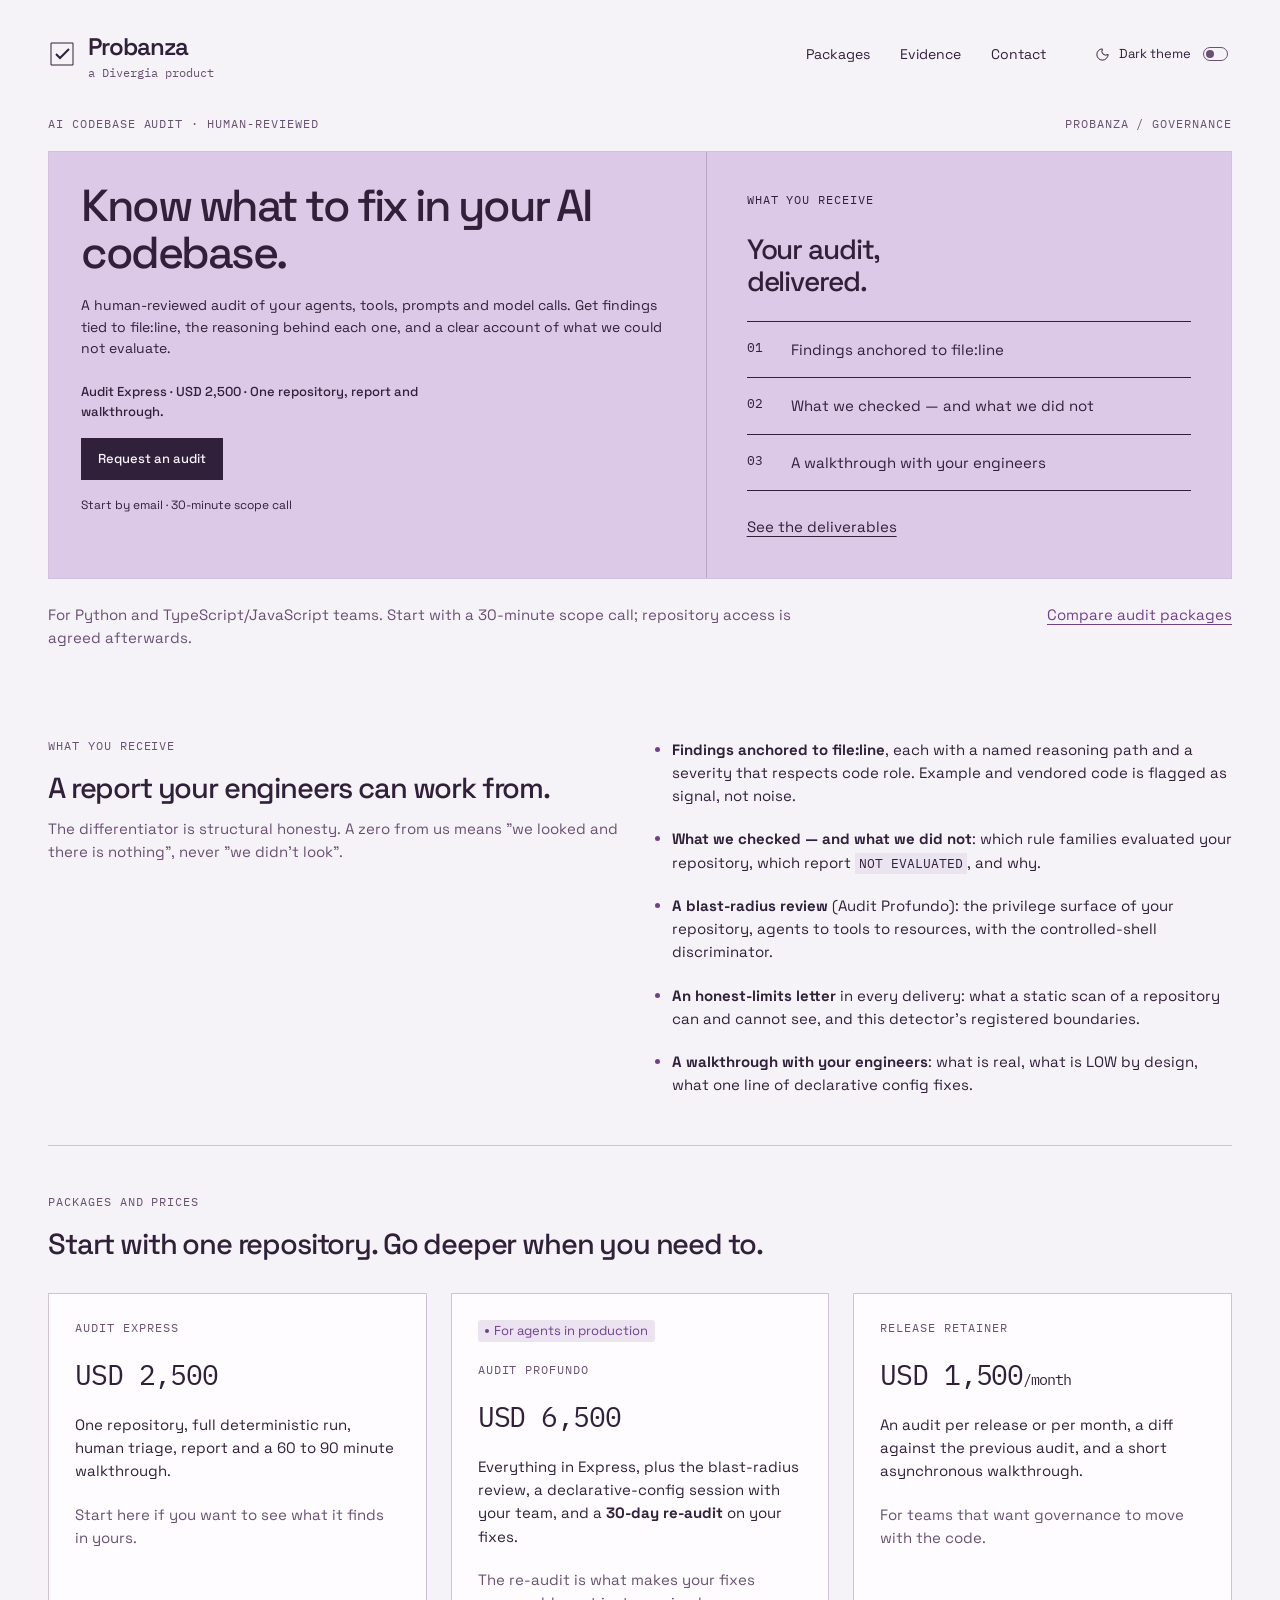
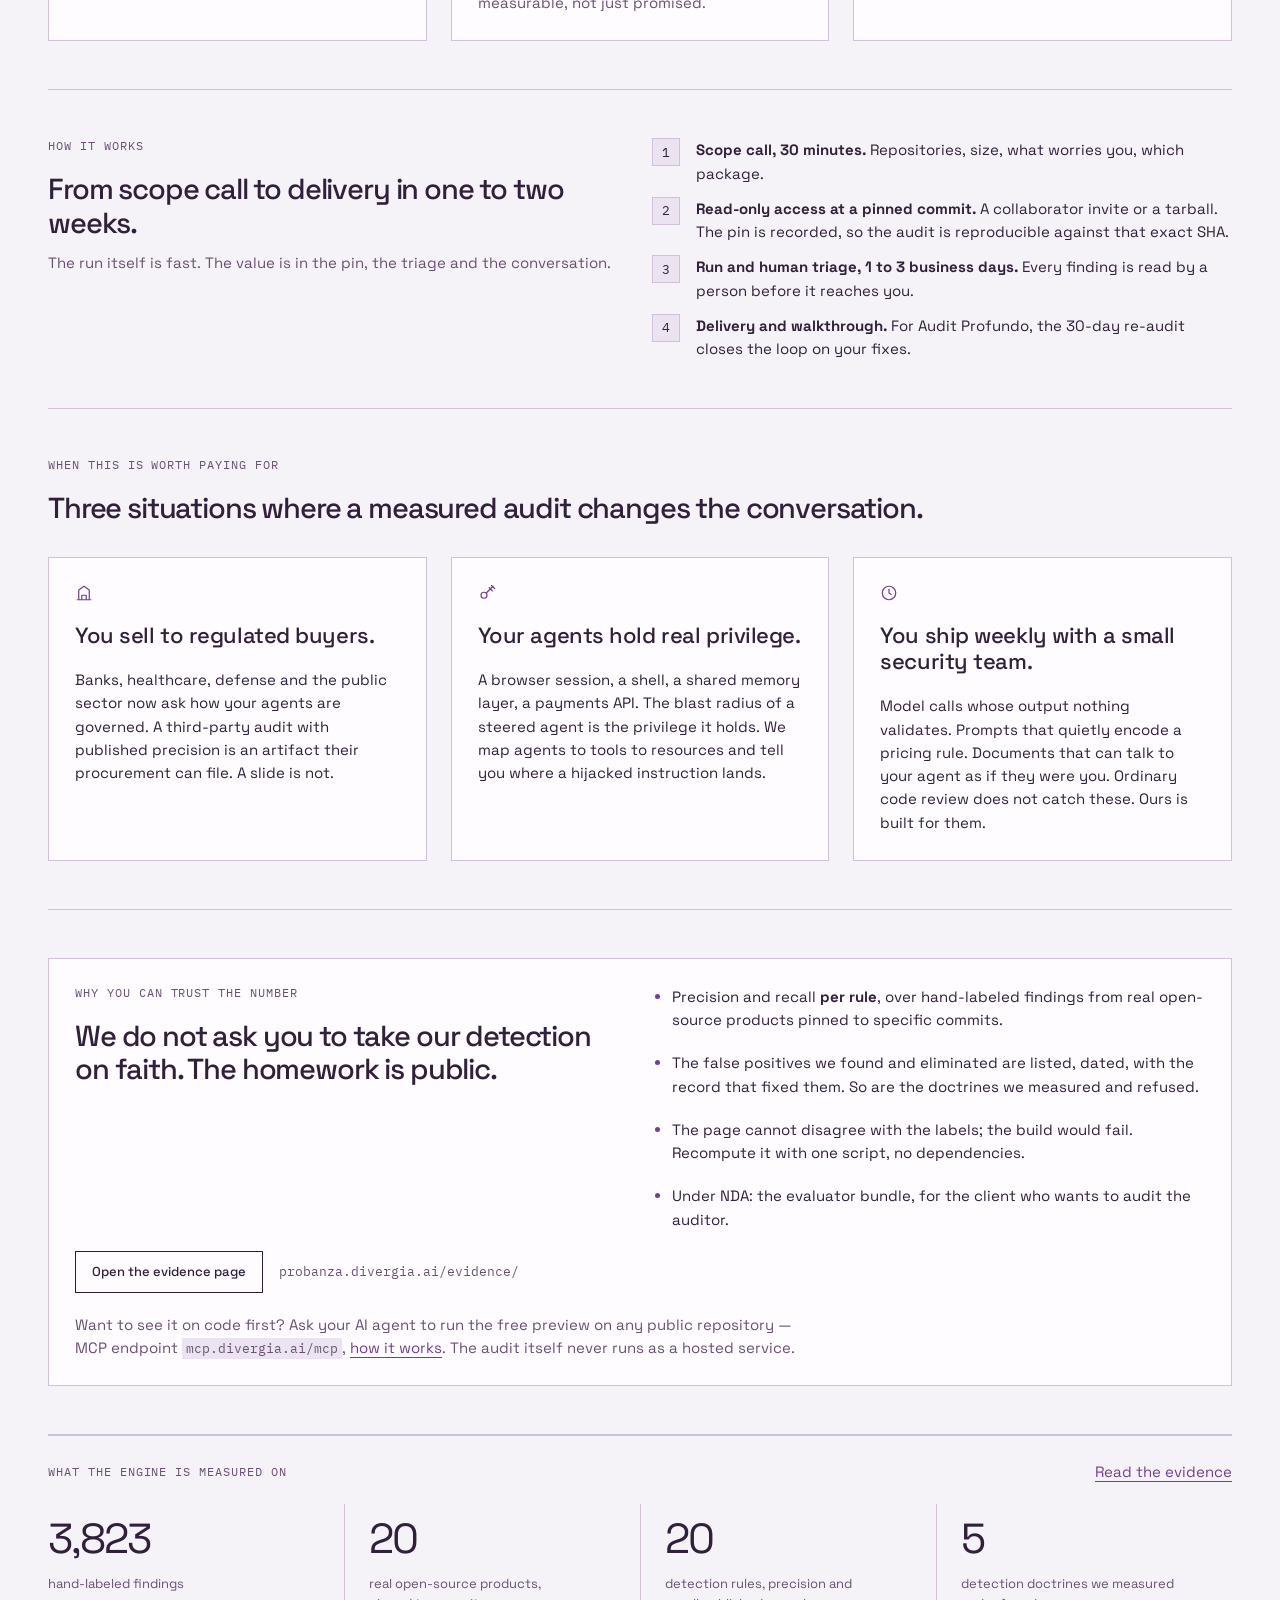
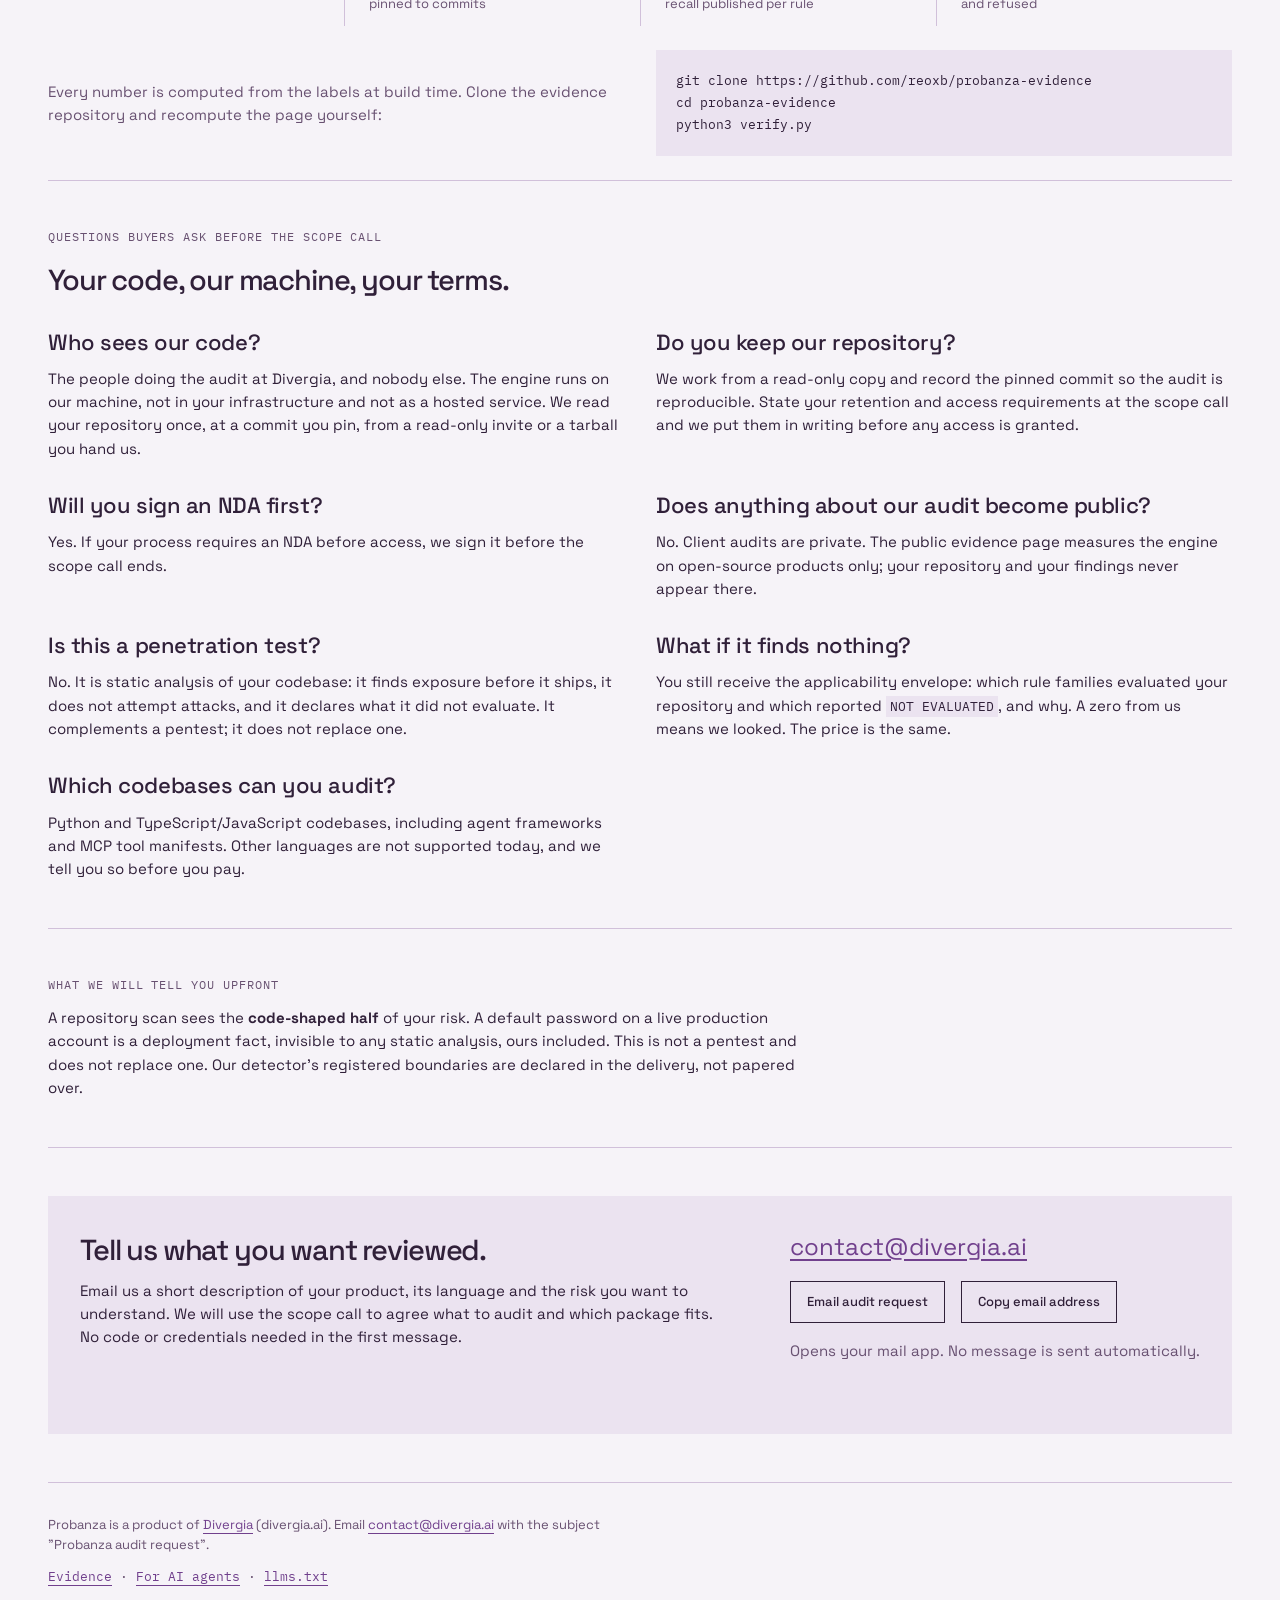
==== commit 69785993: "publish the Probanza validation evidence (auditor@f9bfe23) Public site UI on tada-ui 2.3.0 (Brand 0." ====
--- a/evidence/index.html
+++ b/evidence/index.html
@@ -1,7 +1,7 @@
-<!doctype html><html lang="en" class="no-js"><head><meta charset="UTF-8"><meta name="viewport" content="width=device-width, initial-scale=1"><title>Probanza — Validation Evidence</title><script>try{const q=new URLSearchParams(location.search).get('mode'),s=localStorage.getItem('probanza-color-mode');document.documentElement.classList.toggle('dark',q?q==='dark':s?s==='dark':matchMedia('(prefers-color-scheme: dark)').matches)}catch{document.documentElement.classList.toggle('dark',matchMedia('(prefers-color-scheme: dark)').matches)}</script>  <script type="module" crossorigin src="/assets/index-CfXfTOXb.js"></script>
-  <link rel="stylesheet" crossorigin href="/assets/index-BCJJo3pu.css">
-<meta name="description" content="Measured precision and recall for a static AI-system auditor across 20 real open-source products — generated from hand-labeled data, including the doctrines we measured and refused to ship."></head><body><div id="root"><a class="skip-link" href="#main">Skip to content</a><header class="page-header page-width"><a href="/" class="wordmark" data-slot="probanza-wordmark"><svg aria-hidden="true" viewBox="0 0 28 28" width="28" height="28"><path d="M3 3H25V25H3Z" fill="none" stroke="currentColor"></path><path d="M8 14L12 18L21 9" fill="none" stroke="currentColor" stroke-width="2"></path></svg><span>Probanza<span class="wordmark-note">a Divergia product</span></span></a><div class="header-actions"><nav data-slot="navigation-menu" aria-label="Main navigation" class="relative"><ul data-slot="navigation-menu-list" class="m-0 flex list-none flex-wrap items-center gap-1 p-0"><li data-slot="navigation-menu-item"><a data-slot="navigation-menu-link" href="/" class="inline-flex min-h-10.5 cursor-pointer items-center gap-1.5 border border-transparent px-3 text-[13px] leading-none text-foreground no-underline select-none transition-colors duration-120 hover:bg-muted motion-reduce:transition-none max-[40.0625rem]:px-2.5 aria-[current=page]:border-border aria-[current=page]:bg-card aria-[current=page]:font-semibold">Audit services</a></li><li data-slot="navigation-menu-item"><a data-active="" aria-current="page" data-slot="navigation-menu-link" href="/evidence/" class="inline-flex min-h-10.5 cursor-pointer items-center gap-1.5 border border-transparent px-3 text-[13px] leading-none text-foreground no-underline select-none transition-colors duration-120 hover:bg-muted motion-reduce:transition-none max-[40.0625rem]:px-2.5 aria-[current=page]:border-border aria-[current=page]:bg-card aria-[current=page]:font-semibold">Evidence</a></li><li data-slot="navigation-menu-item"><a data-slot="navigation-menu-link" href="/#contact" class="inline-flex min-h-10.5 cursor-pointer items-center gap-1.5 border border-transparent px-3 text-[13px] leading-none text-foreground no-underline select-none transition-colors duration-120 hover:bg-muted motion-reduce:transition-none max-[40.0625rem]:px-2.5 aria-[current=page]:border-border aria-[current=page]:bg-card aria-[current=page]:font-semibold">Contact</a></li></ul></nav><div data-slot="theme-toggle" class="flex max-w-none flex-row items-center gap-2.25 px-1 py-3.25 theme-control"><label id="base-ui-_R_t9_" for="base-ui-_R_59_" data-slot="field-label" class="type-ui text-foreground flex items-center gap-2.25 text-[11px] font-normal max-[56.3125rem]:text-[10px]"><svg xmlns="http://www.w3.org/2000/svg" width="24" height="24" viewBox="0 0 24 24" fill="none" stroke="currentColor" stroke-width="1.6" stroke-linecap="round" stroke-linejoin="round" class="lucide lucide-moon size-3.75" aria-hidden="true"><path d="M20.985 12.486a9 9 0 1 1-9.473-9.472c.405-.022.617.46.402.803a6 6 0 0 0 8.268 8.268c.344-.215.825-.004.803.401"></path></svg>Dark theme</label><span data-unchecked="" role="switch" tabindex="0" id="base-ui-_R_1d9_" aria-checked="false" data-slot="switch" class="relative inline-flex h-3.5 w-6.25 shrink-0 cursor-pointer items-center rounded-full border border-muted-foreground p-0.5 after:absolute after:-inset-x-1 after:-inset-y-1.25 transition-colors duration-120 motion-reduce:transition-none data-checked:border-primary data-checked:bg-primary data-disabled:cursor-not-allowed data-disabled:border-disabled-foreground data-disabled:bg-disabled ml-auto"><span data-unchecked="" data-slot="switch-thumb" class="block size-2 rounded-full bg-muted-foreground transition-transform duration-120 motion-reduce:transition-none data-checked:translate-x-2.5 data-checked:bg-primary-foreground data-disabled:bg-disabled-foreground"></span></span><input id="base-ui-_R_59_" style="clip-path:inset(50%);overflow:hidden;white-space:nowrap;border:0;padding:0;width:1px;height:1px;margin:0;position:fixed;top:0;left:0" tabindex="-1" type="checkbox" aria-hidden="true"/></div></div></header><main id="main" class="page-width evidence-page" tabindex="-1"><header class="ev-mast"><h1 class="type-h1">Probanza — Validation Evidence</h1><p class="ev-sub">A static auditor for AI systems. What it detects, how well, on what — and what it deliberately does not claim.</p><span class="ev-stamp">Generated from labeled data · drift fails the build</span><div class="ev-figs"><div class=""><div class="ev-fig-n">3823</div><div class="ev-fig-l">Hand-labeled findings</div></div><div class=""><div class="ev-fig-n">20</div><div class="ev-fig-l">Real products, pinned</div></div><div class=""><div class="ev-fig-n">20</div><div class="ev-fig-l">Rules measured</div></div><div class=""><div class="ev-fig-n">5</div><div class="ev-fig-l">Doctrines refused</div></div></div></header><nav class="evidence-index" aria-label="Evidence sections"><p class="type-label">Explore the evidence</p><ol><li><a href="#in-plain-terms"><span class="type-data" aria-hidden="true">01</span>In plain terms</a></li><li><a href="#measured-detection-quality"><span class="type-data" aria-hidden="true">02</span>Measured detection quality</a></li><li><a href="#did-it-generalize"><span class="type-data" aria-hidden="true">03</span>Did it generalize?</a></li><li><a href="#detection-is-not-risk"><span class="type-data" aria-hidden="true">04</span>Detection is not risk</a></li><li><a href="#the-negative-record"><span class="type-data" aria-hidden="true">05</span>The negative record</a></li><li><a href="#what-it-finds-in-real-products"><span class="type-data" aria-hidden="true">06</span>What it finds in real products</a></li><li><a href="#what-it-cannot-see"><span class="type-data" aria-hidden="true">07</span>What it cannot see</a></li><li><a href="#declared-boundaries"><span class="type-data" aria-hidden="true">08</span>Declared boundaries</a></li><li><a href="#the-corpus"><span class="type-data" aria-hidden="true">09</span>The corpus</a></li><li><a href="#tiers"><span class="type-data" aria-hidden="true">10</span>Two tiers of evidence</a></li><li><a href="#check-it-yourself"><span class="type-data" aria-hidden="true">11</span>Check it yourself</a></li></ol></nav><section id="in-plain-terms" class="ev-sec"><div class="ev-sec-head"><div data-slot="section-heading" class="mt-7 mb-5 flex items-end justify-between gap-2.5 min-[40.0625rem]:mt-8.25 min-[40.0625rem]:items-center min-[40.0625rem]:gap-5 m-0!"><div><h2 class="mt-1.25 mb-0 type-h2 max-[56.3125rem]:text-[27px]">In plain terms</h2></div></div><span class="ev-rec">what it finds, and why it matters</span></div><div class="ev-prose"><p class="">An AI system fails in ways ordinary code review does not catch. Probanza reads a codebase and finds those places <strong class="">before they ship</strong>.</p><p class="">It is a <em class="">static auditor</em>: it finds the exposure, it does not stop an attack. Every count below is what it found in <strong class="">real, shipping open-source products</strong> — hand-labeled, one finding at a time.</p></div><div data-slot="card" class="flex flex-col gap-5 border border-border bg-card p-6.5 text-card-foreground ev-risk"><h3 class="ev-subheading">It can be steered by the content it reads</h3><span class="ev-risk-n">28<small class="">found</small></span><p class="ev-risk-b">If your assistant summarizes a web page, a support ticket, or an uploaded document, whoever wrote that text can hide instructions inside it. Probanza finds the places where outside text reaches the model&#x27;s own instructions with nothing separating the two — the boundary that stops a retrieved document from talking to your agent as if it were you.</p><p class="ev-risk-m">Found across <b class="">6</b> real products. Measured by PROMPT_INJECTION_UNTRUSTED_BLENDING · PROMPT_INJECTION_SECRECY_POLICY · PROMPT_INJECTION_CROSSFILE_BLENDING — precision <b class="">1.000</b>.</p></div><div data-slot="card" class="flex flex-col gap-5 border border-border bg-card p-6.5 text-card-foreground ev-risk"><h3 class="ev-subheading">Its answers are trusted without being checked</h3><span class="ev-risk-n">1254<small class="">found</small></span><p class="ev-risk-b">A model&#x27;s output flows onward into a database write, a workflow, another API call — with nothing verifying it is even the right shape. Probanza finds those unguarded hand-offs: the model calls and prompts whose result no schema, validator, or parser ever inspects.</p><p class="ev-risk-m">Found across <b class="">11</b> real products. Measured by AI_MODEL_CALL_WITHOUT_VALIDATOR · PROMPT_MISSING_STRUCTURED_OUTPUT · AI_PROMPT_WITHOUT_VALIDATOR — precision <b class="">0.991</b>.</p></div><div data-slot="card" class="flex flex-col gap-5 border border-border bg-card p-6.5 text-card-foreground ev-risk"><h3 class="ev-subheading">Business decisions are hiding inside prompts</h3><span class="ev-risk-n">6<small class="">found</small></span><p class="ev-risk-b">Pricing thresholds, eligibility rules and scoring formulas written into a prompt are decided by a language model — differently each time, with no audit trail, and invisible to the tests that cover your code. Probanza finds the rules that drifted out of your codebase and into English.</p><p class="ev-risk-m">Found across <b class="">4</b> real products. Measured by PROMPT_CONTAINS_DETERMINISTIC_FORMULA — precision <b class="">1.000</b>.</p></div><div data-slot="card" class="flex flex-col gap-5 border border-border bg-card p-6.5 text-card-foreground ev-risk"><h3 class="ev-subheading">Ordinary exposure, ranked by what it actually costs you</h3><span class="ev-risk-n">58<small class="">found</small></span><p class="ev-risk-b">Hardcoded credentials, unsafe evaluation, shell execution — the familiar risks, with the familiar problem: a scanner that shouts about every one of them trains your team to ignore all of them. Probanza detects each, then classifies what kind it is, so a key your vendor publishes on purpose never arrives wearing the same red as a leaked one.</p><p class="ev-risk-m">Found across <b class="">3</b> real products. Measured by HARDCODED_CREDENTIALS · UNSAFE_EVAL_USAGE · SHELL_EXECUTION — precision <b class="">1.000</b>. Of the 17 credentials it found across these products, 0 are security incidents.</p></div><h3 class="ev-subheading">Reading the numbers</h3><div class="ev-prose"><p class="">The tables below use the vocabulary of detection measurement. It decodes to four ideas:</p></div><dl class="ev-gloss"><dt class="">True positive</dt><dd class="">The tool flagged something, and it was real.</dd><dt class="">False positive</dt><dd class="">The tool flagged something that was <em class="">not</em> a problem. This is the number that decides whether your team trusts the tool or learns to ignore it.</dd><dt class="">False negative</dt><dd class="">A real problem the tool <em class="">missed</em>.</dd><dt class="">Precision</dt><dd class="">Of everything it flagged, how much was real.</dd><dt class="">Recall</dt><dd class="">Of everything real, how much it caught. Both run 0 to 1; higher is better.</dd></dl><div class="ev-prose"><p class="">A tool can look perfect by flagging almost nothing — high precision, terrible recall — or by flagging everything, which is perfect recall and unusable noise. Both numbers are published here for every rule, which is the only way either one means anything.</p></div></section><section id="measured-detection-quality" class="ev-sec"><div class="ev-sec-head"><div data-slot="section-heading" class="mt-7 mb-5 flex items-end justify-between gap-2.5 min-[40.0625rem]:mt-8.25 min-[40.0625rem]:items-center min-[40.0625rem]:gap-5 m-0!"><div><h2 class="mt-1.25 mb-0 type-h2 max-[56.3125rem]:text-[27px]">Measured detection quality</h2></div></div><span class="ev-rec">precision · recall · labeled n</span></div><div class="ev-prose"><p class="">Every number is computed from hand-labeled CSVs at build time. None is transcribed by a person, and the build fails if this page drifts from the labels. That is not fastidiousness: prose <em class="">did</em> drift here once, and it hid a real false positive.</p></div><div class="ev-table-block"><div data-slot="table-container" role="region" aria-label="Measured detection quality — scroll horizontally for all columns" tabindex="0" class="w-full overflow-x-auto border border-border bg-card"><table data-slot="table" class="w-full border-collapse type-body text-foreground"><thead data-slot="table-header"><tr data-slot="table-row" class="[&amp;:last-child&gt;td]:border-b-0"><th data-slot="table-head" scope="col" class="h-12 border-b border-border bg-muted px-4 text-left type-label text-muted-foreground whitespace-nowrap">Rule</th><th data-slot="table-head" scope="col" class="h-12 border-b border-border bg-muted px-4 type-label text-muted-foreground text-right whitespace-nowrap">TP</th><th data-slot="table-head" scope="col" class="h-12 border-b border-border bg-muted px-4 type-label text-muted-foreground text-right whitespace-nowrap">FP</th><th data-slot="table-head" scope="col" class="h-12 border-b border-border bg-muted px-4 type-label text-muted-foreground text-right whitespace-nowrap">FN</th><th data-slot="table-head" scope="col" class="h-12 border-b border-border bg-muted px-4 text-left type-label text-muted-foreground whitespace-nowrap">Labeled set</th><th data-slot="table-head" scope="col" class="h-12 border-b border-border bg-muted px-4 type-label text-muted-foreground text-right whitespace-nowrap">Precision</th><th data-slot="table-head" scope="col" class="h-12 border-b border-border bg-muted px-4 type-label text-muted-foreground text-right whitespace-nowrap">Recall</th><th data-slot="table-head" scope="col" class="h-12 border-b border-border bg-muted px-4 type-label text-muted-foreground text-right whitespace-nowrap">n</th><th data-slot="table-head" scope="col" class="h-12 border-b border-border bg-muted px-4 text-left type-label text-muted-foreground whitespace-nowrap">Record</th></tr></thead><tbody data-slot="table-body"><tr data-slot="table-row" class="[&amp;:last-child&gt;td]:border-b-0"><td data-slot="table-cell" class="h-12 border-b border-border px-4 min-w-48 max-w-64 wrap-anywhere font-mono text-xs">ACCESS_CONTROL_UNSCOPED_OBJECT_LOOKUP</td><td data-slot="table-cell" class="h-12 border-b border-border px-4 text-right font-mono tabular-nums whitespace-nowrap text-xs">19</td><td data-slot="table-cell" class="h-12 border-b border-border px-4 text-right font-mono tabular-nums whitespace-nowrap text-xs">0</td><td data-slot="table-cell" class="h-12 border-b border-border px-4 text-right font-mono tabular-nums whitespace-nowrap text-xs">0</td><td data-slot="table-cell" class="h-12 border-b border-border px-4 min-w-28 text-xs"><span role="img" aria-label="19 true positives, 0 false positives, 0 false negatives" class="ev-mix"><i class="ev-m-tp" style="flex:19"></i><i class="ev-m-fp" style="flex:0"></i><i class="ev-m-fn" style="flex:0"></i></span></td><td data-slot="table-cell" class="h-12 border-b border-border px-4 text-right font-mono tabular-nums whitespace-nowrap text-xs"><span class="ev-val">1.000</span></td><td data-slot="table-cell" class="h-12 border-b border-border px-4 text-right font-mono tabular-nums whitespace-nowrap text-xs">1.000</td><td data-slot="table-cell" class="h-12 border-b border-border px-4 text-right font-mono tabular-nums whitespace-nowrap text-xs">19</td><td data-slot="table-cell" class="h-12 border-b border-border px-4 min-w-28 text-xs"><a href="#tiers" class="">2026-07-13l · bundle</a></td></tr><tr data-slot="table-row" class="[&amp;:last-child&gt;td]:border-b-0"><td data-slot="table-cell" class="h-12 border-b border-border px-4 min-w-48 max-w-64 wrap-anywhere font-mono text-xs">AI_AGENT_SHELL_WITHOUT_APPROVAL</td><td data-slot="table-cell" class="h-12 border-b border-border px-4 text-right font-mono tabular-nums whitespace-nowrap text-xs">1</td><td data-slot="table-cell" class="h-12 border-b border-border px-4 text-right font-mono tabular-nums whitespace-nowrap text-xs">5</td><td data-slot="table-cell" class="h-12 border-b border-border px-4 text-right font-mono tabular-nums whitespace-nowrap text-xs">1</td><td data-slot="table-cell" class="h-12 border-b border-border px-4 min-w-28 text-xs"><span role="img" aria-label="1 true positives, 5 false positives, 1 false negatives" class="ev-mix"><i class="ev-m-tp" style="flex:1"></i><i class="ev-m-fp" style="flex:5"></i><i class="ev-m-fn" style="flex:1"></i></span></td><td data-slot="table-cell" class="h-12 border-b border-border px-4 text-right font-mono tabular-nums whitespace-nowrap text-xs"><span class="ev-was">0.167</span>→<span class="ev-val">1.000</span></td><td data-slot="table-cell" class="h-12 border-b border-border px-4 text-right font-mono tabular-nums whitespace-nowrap text-xs">0.500</td><td data-slot="table-cell" class="h-12 border-b border-border px-4 text-right font-mono tabular-nums whitespace-nowrap text-xs">7</td><td data-slot="table-cell" class="h-12 border-b border-border px-4 min-w-28 text-xs"><a href="#tiers" class="">2026-07-14r · bundle</a></td></tr><tr data-slot="table-row" class="[&amp;:last-child&gt;td]:border-b-0"><td data-slot="table-cell" class="h-12 border-b border-border px-4 min-w-48 max-w-64 wrap-anywhere font-mono text-xs">AI_MODEL_CALL_WITHOUT_VALIDATOR</td><td data-slot="table-cell" class="h-12 border-b border-border px-4 text-right font-mono tabular-nums whitespace-nowrap text-xs">1200</td><td data-slot="table-cell" class="h-12 border-b border-border px-4 text-right font-mono tabular-nums whitespace-nowrap text-xs">9</td><td data-slot="table-cell" class="h-12 border-b border-border px-4 text-right font-mono tabular-nums whitespace-nowrap text-xs">4</td><td data-slot="table-cell" class="h-12 border-b border-border px-4 min-w-28 text-xs"><span role="img" aria-label="1200 true positives, 9 false positives, 4 false negatives" class="ev-mix"><i class="ev-m-tp" style="flex:1200"></i><i class="ev-m-fp" style="flex:9"></i><i class="ev-m-fn" style="flex:4"></i></span></td><td data-slot="table-cell" class="h-12 border-b border-border px-4 text-right font-mono tabular-nums whitespace-nowrap text-xs"><span class="ev-val">0.993</span></td><td data-slot="table-cell" class="h-12 border-b border-border px-4 text-right font-mono tabular-nums whitespace-nowrap text-xs">0.997</td><td data-slot="table-cell" class="h-12 border-b border-border px-4 text-right font-mono tabular-nums whitespace-nowrap text-xs">1213</td><td data-slot="table-cell" class="h-12 border-b border-border px-4 min-w-28 text-xs"><a href="https://github.com/reoxb/probanza-evidence/blob/main/validation/2026-07-14u/VALIDATION_RECORD.md" class="">2026-07-14u</a></td></tr><tr data-slot="table-row" class="[&amp;:last-child&gt;td]:border-b-0"><td data-slot="table-cell" class="h-12 border-b border-border px-4 min-w-48 max-w-64 wrap-anywhere font-mono text-xs">AI_PROMPT_WITHOUT_VALIDATOR</td><td data-slot="table-cell" class="h-12 border-b border-border px-4 text-right font-mono tabular-nums whitespace-nowrap text-xs">22</td><td data-slot="table-cell" class="h-12 border-b border-border px-4 text-right font-mono tabular-nums whitespace-nowrap text-xs">2</td><td data-slot="table-cell" class="h-12 border-b border-border px-4 text-right font-mono tabular-nums whitespace-nowrap text-xs">0</td><td data-slot="table-cell" class="h-12 border-b border-border px-4 min-w-28 text-xs"><span role="img" aria-label="22 true positives, 2 false positives, 0 false negatives" class="ev-mix"><i class="ev-m-tp" style="flex:22"></i><i class="ev-m-fp" style="flex:2"></i><i class="ev-m-fn" style="flex:0"></i></span></td><td data-slot="table-cell" class="h-12 border-b border-border px-4 text-right font-mono tabular-nums whitespace-nowrap text-xs"><span class="ev-was">0.917</span>→<span class="ev-val">0.917</span></td><td data-slot="table-cell" class="h-12 border-b border-border px-4 text-right font-mono tabular-nums whitespace-nowrap text-xs">1.000</td><td data-slot="table-cell" class="h-12 border-b border-border px-4 text-right font-mono tabular-nums whitespace-nowrap text-xs">24</td><td data-slot="table-cell" class="h-12 border-b border-border px-4 min-w-28 text-xs"><a href="#tiers" class="">2026-07-13f · bundle</a></td></tr><tr data-slot="table-row" class="[&amp;:last-child&gt;td]:border-b-0"><td data-slot="table-cell" class="h-12 border-b border-border px-4 min-w-48 max-w-64 wrap-anywhere font-mono text-xs">HARDCODED_CREDENTIALS</td><td data-slot="table-cell" class="h-12 border-b border-border px-4 text-right font-mono tabular-nums whitespace-nowrap text-xs">17</td><td data-slot="table-cell" class="h-12 border-b border-border px-4 text-right font-mono tabular-nums whitespace-nowrap text-xs">53</td><td data-slot="table-cell" class="h-12 border-b border-border px-4 text-right font-mono tabular-nums whitespace-nowrap text-xs">0</td><td data-slot="table-cell" class="h-12 border-b border-border px-4 min-w-28 text-xs"><span role="img" aria-label="17 true positives, 53 false positives, 0 false negatives" class="ev-mix"><i class="ev-m-tp" style="flex:17"></i><i class="ev-m-fp" style="flex:53"></i><i class="ev-m-fn" style="flex:0"></i></span></td><td data-slot="table-cell" class="h-12 border-b border-border px-4 text-right font-mono tabular-nums whitespace-nowrap text-xs"><span class="ev-was">0.243</span>→<span class="ev-val">1.000</span></td><td data-slot="table-cell" class="h-12 border-b border-border px-4 text-right font-mono tabular-nums whitespace-nowrap text-xs">1.000</td><td data-slot="table-cell" class="h-12 border-b border-border px-4 text-right font-mono tabular-nums whitespace-nowrap text-xs">70</td><td data-slot="table-cell" class="h-12 border-b border-border px-4 min-w-28 text-xs"><a href="https://github.com/reoxb/probanza-evidence/blob/main/validation/2026-07-12c/VALIDATION_RECORD.md" class="">2026-07-12c</a></td></tr><tr data-slot="table-row" class="[&amp;:last-child&gt;td]:border-b-0"><td data-slot="table-cell" class="h-12 border-b border-border px-4 min-w-48 max-w-64 wrap-anywhere font-mono text-xs">PROMPT_CONTAINS_DETERMINISTIC_FORMULA</td><td data-slot="table-cell" class="h-12 border-b border-border px-4 text-right font-mono tabular-nums whitespace-nowrap text-xs">6</td><td data-slot="table-cell" class="h-12 border-b border-border px-4 text-right font-mono tabular-nums whitespace-nowrap text-xs">0</td><td data-slot="table-cell" class="h-12 border-b border-border px-4 text-right font-mono tabular-nums whitespace-nowrap text-xs">0</td><td data-slot="table-cell" class="h-12 border-b border-border px-4 min-w-28 text-xs"><span role="img" aria-label="6 true positives, 0 false positives, 0 false negatives" class="ev-mix"><i class="ev-m-tp" style="flex:6"></i><i class="ev-m-fp" style="flex:0"></i><i class="ev-m-fn" style="flex:0"></i></span></td><td data-slot="table-cell" class="h-12 border-b border-border px-4 text-right font-mono tabular-nums whitespace-nowrap text-xs"><span class="ev-val">1.000</span></td><td data-slot="table-cell" class="h-12 border-b border-border px-4 text-right font-mono tabular-nums whitespace-nowrap text-xs">1.000</td><td data-slot="table-cell" class="h-12 border-b border-border px-4 text-right font-mono tabular-nums whitespace-nowrap text-xs">6</td><td data-slot="table-cell" class="h-12 border-b border-border px-4 min-w-28 text-xs"><a href="https://github.com/reoxb/probanza-evidence/blob/main/validation/2026-07-14u/VALIDATION_RECORD.md" class="">2026-07-14u</a></td></tr><tr data-slot="table-row" class="[&amp;:last-child&gt;td]:border-b-0"><td data-slot="table-cell" class="h-12 border-b border-border px-4 min-w-48 max-w-64 wrap-anywhere font-mono text-xs">PROMPT_INJECTION_CROSSFILE_BLENDING</td><td data-slot="table-cell" class="h-12 border-b border-border px-4 text-right font-mono tabular-nums whitespace-nowrap text-xs">24</td><td data-slot="table-cell" class="h-12 border-b border-border px-4 text-right font-mono tabular-nums whitespace-nowrap text-xs">0</td><td data-slot="table-cell" class="h-12 border-b border-border px-4 text-right font-mono tabular-nums whitespace-nowrap text-xs">1</td><td data-slot="table-cell" class="h-12 border-b border-border px-4 min-w-28 text-xs"><span role="img" aria-label="24 true positives, 0 false positives, 1 false negatives" class="ev-mix"><i class="ev-m-tp" style="flex:24"></i><i class="ev-m-fp" style="flex:0"></i><i class="ev-m-fn" style="flex:1"></i></span></td><td data-slot="table-cell" class="h-12 border-b border-border px-4 text-right font-mono tabular-nums whitespace-nowrap text-xs"><span class="ev-val">1.000</span></td><td data-slot="table-cell" class="h-12 border-b border-border px-4 text-right font-mono tabular-nums whitespace-nowrap text-xs">0.960</td><td data-slot="table-cell" class="h-12 border-b border-border px-4 text-right font-mono tabular-nums whitespace-nowrap text-xs">25</td><td data-slot="table-cell" class="h-12 border-b border-border px-4 min-w-28 text-xs"><a href="#tiers" class="">2026-07-13n · bundle</a></td></tr><tr data-slot="table-row" class="[&amp;:last-child&gt;td]:border-b-0"><td data-slot="table-cell" class="h-12 border-b border-border px-4 min-w-48 max-w-64 wrap-anywhere font-mono text-xs">PROMPT_INJECTION_SECRECY_POLICY</td><td data-slot="table-cell" class="h-12 border-b border-border px-4 text-right font-mono tabular-nums whitespace-nowrap text-xs">3</td><td data-slot="table-cell" class="h-12 border-b border-border px-4 text-right font-mono tabular-nums whitespace-nowrap text-xs">0</td><td data-slot="table-cell" class="h-12 border-b border-border px-4 text-right font-mono tabular-nums whitespace-nowrap text-xs">0</td><td data-slot="table-cell" class="h-12 border-b border-border px-4 min-w-28 text-xs"><span role="img" aria-label="3 true positives, 0 false positives, 0 false negatives" class="ev-mix"><i class="ev-m-tp" style="flex:3"></i><i class="ev-m-fp" style="flex:0"></i><i class="ev-m-fn" style="flex:0"></i></span></td><td data-slot="table-cell" class="h-12 border-b border-border px-4 text-right font-mono tabular-nums whitespace-nowrap text-xs"><span class="ev-val">1.000</span></td><td data-slot="table-cell" class="h-12 border-b border-border px-4 text-right font-mono tabular-nums whitespace-nowrap text-xs">1.000</td><td data-slot="table-cell" class="h-12 border-b border-border px-4 text-right font-mono tabular-nums whitespace-nowrap text-xs">3</td><td data-slot="table-cell" class="h-12 border-b border-border px-4 min-w-28 text-xs"><a href="#tiers" class="">2026-07-12j · bundle</a></td></tr><tr data-slot="table-row" class="[&amp;:last-child&gt;td]:border-b-0"><td data-slot="table-cell" class="h-12 border-b border-border px-4 min-w-48 max-w-64 wrap-anywhere font-mono text-xs">PROMPT_INJECTION_UNTRUSTED_BLENDING</td><td data-slot="table-cell" class="h-12 border-b border-border px-4 text-right font-mono tabular-nums whitespace-nowrap text-xs">1</td><td data-slot="table-cell" class="h-12 border-b border-border px-4 text-right font-mono tabular-nums whitespace-nowrap text-xs">0</td><td data-slot="table-cell" class="h-12 border-b border-border px-4 text-right font-mono tabular-nums whitespace-nowrap text-xs">0</td><td data-slot="table-cell" class="h-12 border-b border-border px-4 min-w-28 text-xs"><span role="img" aria-label="1 true positives, 0 false positives, 0 false negatives" class="ev-mix"><i class="ev-m-tp" style="flex:1"></i><i class="ev-m-fp" style="flex:0"></i><i class="ev-m-fn" style="flex:0"></i></span></td><td data-slot="table-cell" class="h-12 border-b border-border px-4 text-right font-mono tabular-nums whitespace-nowrap text-xs"><span class="ev-val">1.000</span></td><td data-slot="table-cell" class="h-12 border-b border-border px-4 text-right font-mono tabular-nums whitespace-nowrap text-xs">1.000</td><td data-slot="table-cell" class="h-12 border-b border-border px-4 text-right font-mono tabular-nums whitespace-nowrap text-xs">1</td><td data-slot="table-cell" class="h-12 border-b border-border px-4 min-w-28 text-xs"><a href="#tiers" class="">2026-07-12j · bundle</a></td></tr><tr data-slot="table-row" class="[&amp;:last-child&gt;td]:border-b-0"><td data-slot="table-cell" class="h-12 border-b border-border px-4 min-w-48 max-w-64 wrap-anywhere font-mono text-xs">PROMPT_MISSING_STRUCTURED_OUTPUT</td><td data-slot="table-cell" class="h-12 border-b border-border px-4 text-right font-mono tabular-nums whitespace-nowrap text-xs">32</td><td data-slot="table-cell" class="h-12 border-b border-border px-4 text-right font-mono tabular-nums whitespace-nowrap text-xs">2</td><td data-slot="table-cell" class="h-12 border-b border-border px-4 text-right font-mono tabular-nums whitespace-nowrap text-xs">0</td><td data-slot="table-cell" class="h-12 border-b border-border px-4 min-w-28 text-xs"><span role="img" aria-label="32 true positives, 2 false positives, 0 false negatives" class="ev-mix"><i class="ev-m-tp" style="flex:32"></i><i class="ev-m-fp" style="flex:2"></i><i class="ev-m-fn" style="flex:0"></i></span></td><td data-slot="table-cell" class="h-12 border-b border-border px-4 text-right font-mono tabular-nums whitespace-nowrap text-xs"><span class="ev-val">0.941</span></td><td data-slot="table-cell" class="h-12 border-b border-border px-4 text-right font-mono tabular-nums whitespace-nowrap text-xs">1.000</td><td data-slot="table-cell" class="h-12 border-b border-border px-4 text-right font-mono tabular-nums whitespace-nowrap text-xs">34</td><td data-slot="table-cell" class="h-12 border-b border-border px-4 min-w-28 text-xs"><a href="https://github.com/reoxb/probanza-evidence/blob/main/validation/2026-07-14u/VALIDATION_RECORD.md" class="">2026-07-14u</a></td></tr><tr data-slot="table-row" class="[&amp;:last-child&gt;td]:border-b-0"><td data-slot="table-cell" class="h-12 border-b border-border px-4 min-w-48 max-w-64 wrap-anywhere font-mono text-xs">SHELL_EXECUTION</td><td data-slot="table-cell" class="h-12 border-b border-border px-4 text-right font-mono tabular-nums whitespace-nowrap text-xs">1</td><td data-slot="table-cell" class="h-12 border-b border-border px-4 text-right font-mono tabular-nums whitespace-nowrap text-xs">0</td><td data-slot="table-cell" class="h-12 border-b border-border px-4 text-right font-mono tabular-nums whitespace-nowrap text-xs">0</td><td data-slot="table-cell" class="h-12 border-b border-border px-4 min-w-28 text-xs"><span role="img" aria-label="1 true positives, 0 false positives, 0 false negatives" class="ev-mix"><i class="ev-m-tp" style="flex:1"></i><i class="ev-m-fp" style="flex:0"></i><i class="ev-m-fn" style="flex:0"></i></span></td><td data-slot="table-cell" class="h-12 border-b border-border px-4 text-right font-mono tabular-nums whitespace-nowrap text-xs"><span class="ev-val">1.000</span></td><td data-slot="table-cell" class="h-12 border-b border-border px-4 text-right font-mono tabular-nums whitespace-nowrap text-xs">1.000</td><td data-slot="table-cell" class="h-12 border-b border-border px-4 text-right font-mono tabular-nums whitespace-nowrap text-xs">1</td><td data-slot="table-cell" class="h-12 border-b border-border px-4 min-w-28 text-xs"><a href="https://github.com/reoxb/probanza-evidence/blob/main/validation/2026-07-12c/VALIDATION_RECORD.md" class="">2026-07-12c</a></td></tr><tr data-slot="table-row" class="[&amp;:last-child&gt;td]:border-b-0"><td data-slot="table-cell" class="h-12 border-b border-border px-4 min-w-48 max-w-64 wrap-anywhere font-mono text-xs">SHELL_EXECUTION</td><td data-slot="table-cell" class="h-12 border-b border-border px-4 text-right font-mono tabular-nums whitespace-nowrap text-xs">30</td><td data-slot="table-cell" class="h-12 border-b border-border px-4 text-right font-mono tabular-nums whitespace-nowrap text-xs">0</td><td data-slot="table-cell" class="h-12 border-b border-border px-4 text-right font-mono tabular-nums whitespace-nowrap text-xs">0</td><td data-slot="table-cell" class="h-12 border-b border-border px-4 min-w-28 text-xs"><span role="img" aria-label="30 true positives, 0 false positives, 0 false negatives" class="ev-mix"><i class="ev-m-tp" style="flex:30"></i><i class="ev-m-fp" style="flex:0"></i><i class="ev-m-fn" style="flex:0"></i></span></td><td data-slot="table-cell" class="h-12 border-b border-border px-4 text-right font-mono tabular-nums whitespace-nowrap text-xs"><span class="ev-val">1.000</span></td><td data-slot="table-cell" class="h-12 border-b border-border px-4 text-right font-mono tabular-nums whitespace-nowrap text-xs">1.000</td><td data-slot="table-cell" class="h-12 border-b border-border px-4 text-right font-mono tabular-nums whitespace-nowrap text-xs">30</td><td data-slot="table-cell" class="h-12 border-b border-border px-4 min-w-28 text-xs"><a href="#tiers" class="">2026-07-14r · bundle</a></td></tr><tr data-slot="table-row" class="[&amp;:last-child&gt;td]:border-b-0"><td data-slot="table-cell" class="h-12 border-b border-border px-4 min-w-48 max-w-64 wrap-anywhere font-mono text-xs">TEST_GAP_DETECTED</td><td data-slot="table-cell" class="h-12 border-b border-border px-4 text-right font-mono tabular-nums whitespace-nowrap text-xs">51</td><td data-slot="table-cell" class="h-12 border-b border-border px-4 text-right font-mono tabular-nums whitespace-nowrap text-xs">0</td><td data-slot="table-cell" class="h-12 border-b border-border px-4 text-right font-mono tabular-nums whitespace-nowrap text-xs">0</td><td data-slot="table-cell" class="h-12 border-b border-border px-4 min-w-28 text-xs"><span role="img" aria-label="51 true positives, 0 false positives, 0 false negatives" class="ev-mix"><i class="ev-m-tp" style="flex:51"></i><i class="ev-m-fp" style="flex:0"></i><i class="ev-m-fn" style="flex:0"></i></span></td><td data-slot="table-cell" class="h-12 border-b border-border px-4 text-right font-mono tabular-nums whitespace-nowrap text-xs"><span class="ev-val">1.000</span></td><td data-slot="table-cell" class="h-12 border-b border-border px-4 text-right font-mono tabular-nums whitespace-nowrap text-xs">1.000</td><td data-slot="table-cell" class="h-12 border-b border-border px-4 text-right font-mono tabular-nums whitespace-nowrap text-xs">51</td><td data-slot="table-cell" class="h-12 border-b border-border px-4 min-w-28 text-xs"><a href="#tiers" class="">2026-07-13f · bundle</a></td></tr><tr data-slot="table-row" class="[&amp;:last-child&gt;td]:border-b-0"><td data-slot="table-cell" class="h-12 border-b border-border px-4 min-w-48 max-w-64 wrap-anywhere font-mono text-xs">TEST_GAP_DETECTED</td><td data-slot="table-cell" class="h-12 border-b border-border px-4 text-right font-mono tabular-nums whitespace-nowrap text-xs">75</td><td data-slot="table-cell" class="h-12 border-b border-border px-4 text-right font-mono tabular-nums whitespace-nowrap text-xs">0</td><td data-slot="table-cell" class="h-12 border-b border-border px-4 text-right font-mono tabular-nums whitespace-nowrap text-xs">0</td><td data-slot="table-cell" class="h-12 border-b border-border px-4 min-w-28 text-xs"><span role="img" aria-label="75 true positives, 0 false positives, 0 false negatives" class="ev-mix"><i class="ev-m-tp" style="flex:75"></i><i class="ev-m-fp" style="flex:0"></i><i class="ev-m-fn" style="flex:0"></i></span></td><td data-slot="table-cell" class="h-12 border-b border-border px-4 text-right font-mono tabular-nums whitespace-nowrap text-xs"><span class="ev-val">1.000</span></td><td data-slot="table-cell" class="h-12 border-b border-border px-4 text-right font-mono tabular-nums whitespace-nowrap text-xs">1.000</td><td data-slot="table-cell" class="h-12 border-b border-border px-4 text-right font-mono tabular-nums whitespace-nowrap text-xs">75</td><td data-slot="table-cell" class="h-12 border-b border-border px-4 min-w-28 text-xs"><a href="#tiers" class="">2026-07-14q · bundle</a></td></tr><tr data-slot="table-row" class="[&amp;:last-child&gt;td]:border-b-0"><td data-slot="table-cell" class="h-12 border-b border-border px-4 min-w-48 max-w-64 wrap-anywhere font-mono text-xs">TEST_GAP_DETECTED</td><td data-slot="table-cell" class="h-12 border-b border-border px-4 text-right font-mono tabular-nums whitespace-nowrap text-xs">144</td><td data-slot="table-cell" class="h-12 border-b border-border px-4 text-right font-mono tabular-nums whitespace-nowrap text-xs">5</td><td data-slot="table-cell" class="h-12 border-b border-border px-4 text-right font-mono tabular-nums whitespace-nowrap text-xs">0</td><td data-slot="table-cell" class="h-12 border-b border-border px-4 min-w-28 text-xs"><span role="img" aria-label="144 true positives, 5 false positives, 0 false negatives" class="ev-mix"><i class="ev-m-tp" style="flex:144"></i><i class="ev-m-fp" style="flex:5"></i><i class="ev-m-fn" style="flex:0"></i></span></td><td data-slot="table-cell" class="h-12 border-b border-border px-4 text-right font-mono tabular-nums whitespace-nowrap text-xs"><span class="ev-was">0.966</span>→<span class="ev-val">1.000</span></td><td data-slot="table-cell" class="h-12 border-b border-border px-4 text-right font-mono tabular-nums whitespace-nowrap text-xs">1.000</td><td data-slot="table-cell" class="h-12 border-b border-border px-4 text-right font-mono tabular-nums whitespace-nowrap text-xs">149</td><td data-slot="table-cell" class="h-12 border-b border-border px-4 min-w-28 text-xs"><a href="#tiers" class="">2026-07-14v · bundle</a></td></tr><tr data-slot="table-row" class="[&amp;:last-child&gt;td]:border-b-0"><td data-slot="table-cell" class="h-12 border-b border-border px-4 min-w-48 max-w-64 wrap-anywhere font-mono text-xs">TEST_GAP_DETECTED</td><td data-slot="table-cell" class="h-12 border-b border-border px-4 text-right font-mono tabular-nums whitespace-nowrap text-xs">800</td><td data-slot="table-cell" class="h-12 border-b border-border px-4 text-right font-mono tabular-nums whitespace-nowrap text-xs">6</td><td data-slot="table-cell" class="h-12 border-b border-border px-4 text-right font-mono tabular-nums whitespace-nowrap text-xs">0</td><td data-slot="table-cell" class="h-12 border-b border-border px-4 min-w-28 text-xs"><span role="img" aria-label="800 true positives, 6 false positives, 0 false negatives" class="ev-mix"><i class="ev-m-tp" style="flex:800"></i><i class="ev-m-fp" style="flex:6"></i><i class="ev-m-fn" style="flex:0"></i></span></td><td data-slot="table-cell" class="h-12 border-b border-border px-4 text-right font-mono tabular-nums whitespace-nowrap text-xs"><span class="ev-was">0.993</span>→<span class="ev-val">0.999</span></td><td data-slot="table-cell" class="h-12 border-b border-border px-4 text-right font-mono tabular-nums whitespace-nowrap text-xs">1.000</td><td data-slot="table-cell" class="h-12 border-b border-border px-4 text-right font-mono tabular-nums whitespace-nowrap text-xs">806</td><td data-slot="table-cell" class="h-12 border-b border-border px-4 min-w-28 text-xs"><a href="#tiers" class="">2026-07-14y · bundle</a></td></tr><tr data-slot="table-row" class="[&amp;:last-child&gt;td]:border-b-0"><td data-slot="table-cell" class="h-12 border-b border-border px-4 min-w-48 max-w-64 wrap-anywhere font-mono text-xs">TEST_GAP_DETECTED</td><td data-slot="table-cell" class="h-12 border-b border-border px-4 text-right font-mono tabular-nums whitespace-nowrap text-xs">158</td><td data-slot="table-cell" class="h-12 border-b border-border px-4 text-right font-mono tabular-nums whitespace-nowrap text-xs">26</td><td data-slot="table-cell" class="h-12 border-b border-border px-4 text-right font-mono tabular-nums whitespace-nowrap text-xs">0</td><td data-slot="table-cell" class="h-12 border-b border-border px-4 min-w-28 text-xs"><span role="img" aria-label="158 true positives, 26 false positives, 0 false negatives" class="ev-mix"><i class="ev-m-tp" style="flex:158"></i><i class="ev-m-fp" style="flex:26"></i><i class="ev-m-fn" style="flex:0"></i></span></td><td data-slot="table-cell" class="h-12 border-b border-border px-4 text-right font-mono tabular-nums whitespace-nowrap text-xs"><span class="ev-was">0.859</span>→<span class="ev-val">1.000</span></td><td data-slot="table-cell" class="h-12 border-b border-border px-4 text-right font-mono tabular-nums whitespace-nowrap text-xs">1.000</td><td data-slot="table-cell" class="h-12 border-b border-border px-4 text-right font-mono tabular-nums whitespace-nowrap text-xs">184</td><td data-slot="table-cell" class="h-12 border-b border-border px-4 min-w-28 text-xs"><a href="#tiers" class="">2026-07-14ab · bundle</a></td></tr><tr data-slot="table-row" class="[&amp;:last-child&gt;td]:border-b-0"><td data-slot="table-cell" class="h-12 border-b border-border px-4 min-w-48 max-w-64 wrap-anywhere font-mono text-xs">TEST_GAP_DETECTED</td><td data-slot="table-cell" class="h-12 border-b border-border px-4 text-right font-mono tabular-nums whitespace-nowrap text-xs">799</td><td data-slot="table-cell" class="h-12 border-b border-border px-4 text-right font-mono tabular-nums whitespace-nowrap text-xs">49</td><td data-slot="table-cell" class="h-12 border-b border-border px-4 text-right font-mono tabular-nums whitespace-nowrap text-xs">0</td><td data-slot="table-cell" class="h-12 border-b border-border px-4 min-w-28 text-xs"><span role="img" aria-label="799 true positives, 49 false positives, 0 false negatives" class="ev-mix"><i class="ev-m-tp" style="flex:799"></i><i class="ev-m-fp" style="flex:49"></i><i class="ev-m-fn" style="flex:0"></i></span></td><td data-slot="table-cell" class="h-12 border-b border-border px-4 text-right font-mono tabular-nums whitespace-nowrap text-xs"><span class="ev-was">0.942</span>→<span class="ev-val">1.000</span></td><td data-slot="table-cell" class="h-12 border-b border-border px-4 text-right font-mono tabular-nums whitespace-nowrap text-xs">1.000</td><td data-slot="table-cell" class="h-12 border-b border-border px-4 text-right font-mono tabular-nums whitespace-nowrap text-xs">848</td><td data-slot="table-cell" class="h-12 border-b border-border px-4 min-w-28 text-xs"><a href="#tiers" class="">2026-07-14ah · bundle</a></td></tr><tr data-slot="table-row" class="[&amp;:last-child&gt;td]:border-b-0"><td data-slot="table-cell" class="h-12 border-b border-border px-4 min-w-48 max-w-64 wrap-anywhere font-mono text-xs">TEST_GAP_DETECTED</td><td data-slot="table-cell" class="h-12 border-b border-border px-4 text-right font-mono tabular-nums whitespace-nowrap text-xs">229</td><td data-slot="table-cell" class="h-12 border-b border-border px-4 text-right font-mono tabular-nums whitespace-nowrap text-xs">27</td><td data-slot="table-cell" class="h-12 border-b border-border px-4 text-right font-mono tabular-nums whitespace-nowrap text-xs">0</td><td data-slot="table-cell" class="h-12 border-b border-border px-4 min-w-28 text-xs"><span role="img" aria-label="229 true positives, 27 false positives, 0 false negatives" class="ev-mix"><i class="ev-m-tp" style="flex:229"></i><i class="ev-m-fp" style="flex:27"></i><i class="ev-m-fn" style="flex:0"></i></span></td><td data-slot="table-cell" class="h-12 border-b border-border px-4 text-right font-mono tabular-nums whitespace-nowrap text-xs"><span class="ev-was">0.895</span>→<span class="ev-val">0.947</span></td><td data-slot="table-cell" class="h-12 border-b border-border px-4 text-right font-mono tabular-nums whitespace-nowrap text-xs">1.000</td><td data-slot="table-cell" class="h-12 border-b border-border px-4 text-right font-mono tabular-nums whitespace-nowrap text-xs">256</td><td data-slot="table-cell" class="h-12 border-b border-border px-4 min-w-28 text-xs"><a href="#tiers" class="">2026-07-16b · bundle</a></td></tr><tr data-slot="table-row" class="[&amp;:last-child&gt;td]:border-b-0"><td data-slot="table-cell" class="h-12 border-b border-border px-4 min-w-48 max-w-64 wrap-anywhere font-mono text-xs">UNSAFE_EVAL_USAGE</td><td data-slot="table-cell" class="h-12 border-b border-border px-4 text-right font-mono tabular-nums whitespace-nowrap text-xs">11</td><td data-slot="table-cell" class="h-12 border-b border-border px-4 text-right font-mono tabular-nums whitespace-nowrap text-xs">10</td><td data-slot="table-cell" class="h-12 border-b border-border px-4 text-right font-mono tabular-nums whitespace-nowrap text-xs">0</td><td data-slot="table-cell" class="h-12 border-b border-border px-4 min-w-28 text-xs"><span role="img" aria-label="11 true positives, 10 false positives, 0 false negatives" class="ev-mix"><i class="ev-m-tp" style="flex:11"></i><i class="ev-m-fp" style="flex:10"></i><i class="ev-m-fn" style="flex:0"></i></span></td><td data-slot="table-cell" class="h-12 border-b border-border px-4 text-right font-mono tabular-nums whitespace-nowrap text-xs"><span class="ev-was">0.524</span>→<span class="ev-val">1.000</span></td><td data-slot="table-cell" class="h-12 border-b border-border px-4 text-right font-mono tabular-nums whitespace-nowrap text-xs">1.000</td><td data-slot="table-cell" class="h-12 border-b border-border px-4 text-right font-mono tabular-nums whitespace-nowrap text-xs">21</td><td data-slot="table-cell" class="h-12 border-b border-border px-4 min-w-28 text-xs"><a href="https://github.com/reoxb/probanza-evidence/blob/main/validation/2026-07-12c/VALIDATION_RECORD.md" class="">2026-07-12c</a></td></tr></tbody></table></div></div><p class="ev-mix-key"><span class=""><i class="ev-dot ev-m-tp"></i>true positive</span><span class=""><i class="ev-dot ev-m-fp"></i>false positive</span><span class=""><i class="ev-dot ev-m-fn"></i>false negative</span><span class="">bar shows the shape of the labeled set</span></p><h3 class="ev-subheading">The arrows are the point</h3><div class="ev-prose"><p class="">Two rules carry an arrow. They are rules whose false positives <strong class="">we found in our own tool and fixed</strong>. The left number is what the rule actually scored when we labeled it; the right is what it scores after the fix.</p><p class="">We publish both, because a product that only ever shows you its final number is asking you to trust that it looked.</p><ul class=""><li class=""><code class="">AI_AGENT_SHELL_WITHOUT_APPROVAL</code> — <strong class="">5 false positives</strong> found and eliminated at <span class="ev-rec">2026-07-19b</span>: precision 0.167 → 1.000 over 1 surviving true positives.</li><li class=""><code class="">AI_PROMPT_WITHOUT_VALIDATOR</code> — <strong class="">2 false positives</strong> found and eliminated at <span class="ev-rec">2026-07-17a</span>: precision 0.917 → 0.917 over 22 surviving true positives.</li><li class=""><code class="">HARDCODED_CREDENTIALS</code> — <strong class="">53 false positives</strong> found and eliminated at <span class="ev-rec">2026-07-12c</span>: precision 0.243 → 1.000 over 17 surviving true positives.</li><li class=""><code class="">TEST_GAP_DETECTED</code> — <strong class="">5 false positives</strong> found and eliminated at <span class="ev-rec">2026-07-14x</span>: precision 0.966 → 1.000 over 144 surviving true positives.</li><li class=""><code class="">TEST_GAP_DETECTED</code> — <strong class="">6 false positives</strong> found and eliminated at <span class="ev-rec">2026-07-14aa</span>: precision 0.993 → 0.999 over 800 surviving true positives.</li><li class=""><code class="">TEST_GAP_DETECTED</code> — <strong class="">26 false positives</strong> found and eliminated at <span class="ev-rec">2026-07-14ae</span>: precision 0.859 → 1.000 over 158 surviving true positives.</li><li class=""><code class="">TEST_GAP_DETECTED</code> — <strong class="">49 false positives</strong> found and eliminated at <span class="ev-rec">2026-07-16a</span>: precision 0.942 → 1.000 over 799 surviving true positives.</li><li class=""><code class="">TEST_GAP_DETECTED</code> — <strong class="">27 false positives</strong> found and eliminated at <span class="ev-rec">2026-07-17a</span>: precision 0.895 → 0.947 over 229 surviving true positives.</li><li class=""><code class="">UNSAFE_EVAL_USAGE</code> — <strong class="">10 false positives</strong> found and eliminated at <span class="ev-rec">2026-07-12c</span>: precision 0.524 → 1.000 over 11 surviving true positives.</li></ul></div></section><section id="did-it-generalize" class="ev-sec"><div class="ev-sec-head"><div data-slot="section-heading" class="mt-7 mb-5 flex items-end justify-between gap-2.5 min-[40.0625rem]:mt-8.25 min-[40.0625rem]:items-center min-[40.0625rem]:gap-5 m-0!"><div><h2 class="mt-1.25 mb-0 type-h2 max-[56.3125rem]:text-[27px]">Did it generalize?</h2></div></div><span class="ev-rec">the overfitting test</span></div><div class="ev-prose"><p class="">A rule can score beautifully on the code its author was staring at while writing it. The only honest test is code the rule has <strong class="">never seen</strong> — so five products (<code class="">browser-use</code>, <code class="">private-gpt</code>, <code class="">open-webui</code>, <code class="">LibreChat</code>, <code class="">Flowise</code>) were acquired <em class="">after</em> the same-file rules were built, and those rules met them cold.</p></div><div class="ev-table-block"><div data-slot="table-container" role="region" aria-label="Did it generalize? — scroll horizontally for all columns" tabindex="0" class="w-full overflow-x-auto border border-border bg-card"><table data-slot="table" class="w-full border-collapse type-body text-foreground"><thead data-slot="table-header"><tr data-slot="table-row" class="[&amp;:last-child&gt;td]:border-b-0"><th data-slot="table-head" scope="col" class="h-12 border-b border-border bg-muted px-4 text-left type-label text-muted-foreground whitespace-nowrap">Rule</th><th data-slot="table-head" scope="col" class="h-12 border-b border-border bg-muted px-4 text-left type-label text-muted-foreground whitespace-nowrap">Designed on</th><th data-slot="table-head" scope="col" class="h-12 border-b border-border bg-muted px-4 type-label text-muted-foreground text-right whitespace-nowrap">Benchmark TP</th><th data-slot="table-head" scope="col" class="h-12 border-b border-border bg-muted px-4 type-label text-muted-foreground text-right whitespace-nowrap">Acquired TP</th><th data-slot="table-head" scope="col" class="h-12 border-b border-border bg-muted px-4 type-label text-muted-foreground text-right whitespace-nowrap">Acquired FP</th><th data-slot="table-head" scope="col" class="h-12 border-b border-border bg-muted px-4 text-left type-label text-muted-foreground whitespace-nowrap">What the acquired slice tests</th></tr></thead><tbody data-slot="table-body"><tr data-slot="table-row" class="[&amp;:last-child&gt;td]:border-b-0"><td data-slot="table-cell" class="h-12 border-b border-border px-4 min-w-48 max-w-64 wrap-anywhere font-mono text-xs">PROMPT_INJECTION_SECRECY_POLICY</td><td data-slot="table-cell" class="h-12 border-b border-border px-4 min-w-28 text-xs">the 15 benchmark products</td><td data-slot="table-cell" class="h-12 border-b border-border px-4 text-right font-mono tabular-nums whitespace-nowrap text-xs">3</td><td data-slot="table-cell" class="h-12 border-b border-border px-4 text-right font-mono tabular-nums whitespace-nowrap text-xs">0</td><td data-slot="table-cell" class="h-12 border-b border-border px-4 text-right font-mono tabular-nums whitespace-nowrap text-xs">0</td><td data-slot="table-cell" class="h-12 border-b border-border px-4 min-w-28 text-xs">specificity — silence, verified correct</td></tr><tr data-slot="table-row" class="[&amp;:last-child&gt;td]:border-b-0"><td data-slot="table-cell" class="h-12 border-b border-border px-4 min-w-48 max-w-64 wrap-anywhere font-mono text-xs">PROMPT_INJECTION_UNTRUSTED_BLENDING</td><td data-slot="table-cell" class="h-12 border-b border-border px-4 min-w-28 text-xs">the 15 benchmark products</td><td data-slot="table-cell" class="h-12 border-b border-border px-4 text-right font-mono tabular-nums whitespace-nowrap text-xs">1</td><td data-slot="table-cell" class="h-12 border-b border-border px-4 text-right font-mono tabular-nums whitespace-nowrap text-xs">0</td><td data-slot="table-cell" class="h-12 border-b border-border px-4 text-right font-mono tabular-nums whitespace-nowrap text-xs">0</td><td data-slot="table-cell" class="h-12 border-b border-border px-4 min-w-28 text-xs">specificity — silence, verified correct</td></tr><tr data-slot="table-row" class="[&amp;:last-child&gt;td]:border-b-0"><td data-slot="table-cell" class="h-12 border-b border-border px-4 min-w-48 max-w-64 wrap-anywhere font-mono text-xs">PROMPT_INJECTION_CROSSFILE_BLENDING</td><td data-slot="table-cell" class="h-12 border-b border-border px-4 min-w-28 text-xs">all 20 products</td><td data-slot="table-cell" class="h-12 border-b border-border px-4 text-right font-mono tabular-nums whitespace-nowrap text-xs">16</td><td data-slot="table-cell" class="h-12 border-b border-border px-4 text-right font-mono tabular-nums whitespace-nowrap text-xs">8</td><td data-slot="table-cell" class="h-12 border-b border-border px-4 text-right font-mono tabular-nums whitespace-nowrap text-xs">0</td><td data-slot="table-cell" class="h-12 border-b border-border px-4 min-w-28 text-xs">nothing — in-sample by construction</td></tr></tbody></table></div></div><div class="ev-prose"><p class=""><strong class="">What this proves.</strong> Run cold against 5 unfamiliar products and <strong class="">5,592 files</strong>, the same-file rules raised <strong class="">5 false positives</strong> — and a manual source-to-prompt census confirmed the silence was <em class="">correct</em>: those products defend their prompts properly, delimiting untrusted text and carrying it in its own message role. The rules did not overfit to noise. Pointed at unfamiliar, well-built code, they had the good sense to say nothing.</p><p class=""><strong class="">What this does not prove — and we will not pretend otherwise.</strong> They also found <em class="">nothing new</em> there. Zero true positives in the acquired slice makes this a test of <strong class="">specificity</strong>, not of discovery. It shows the rules do not invent findings in code they have never read; it does not show they would find real ones.</p><p class="">The cross-file rule <em class="">does</em> find real things across unfamiliar products — <strong class="">8 of its 24 true positives</strong> live outside the benchmark, at 1.000 precision, so it is plainly not a two-product special case. But it was designed with all twenty products already in view. <strong class="">Its numbers are in-sample by construction, and it has not yet had a true out-of-sample test.</strong> Claiming one would be the cheapest lie in this document.</p><div data-slot="card" class="flex flex-col gap-5 border border-border bg-card p-6.5 text-card-foreground ev-note"><p class="ev-lead">The experiment that would settle it</p><p class="">Acquire products the cross-file rule has never seen, run it cold, and label every fire by hand — the same way everything else here was measured. Until that runs, the honest answer to &quot;does it generalize?&quot; is: <strong class="">the specificity half is proven; the discovery half is not</strong>.</p></div><p class="ev-risk-m">Across every rule, the acquired slice contributes <b class="">45</b> true positives and <b class="">5</b> false positives.</p></div></section><section id="detection-is-not-risk" class="ev-sec"><div class="ev-sec-head"><div data-slot="section-heading" class="mt-7 mb-5 flex items-end justify-between gap-2.5 min-[40.0625rem]:mt-8.25 min-[40.0625rem]:items-center min-[40.0625rem]:gap-5 m-0!"><div><h2 class="mt-1.25 mb-0 type-h2 max-[56.3125rem]:text-[27px]">Detection is not risk</h2></div></div><span class="ev-rec">2026-07-12t</span></div><div class="ev-prose"><p class="">The credential rule detects credentials. Whether a credential is an <em class="">incident</em> is a <strong class="">second question</strong> — and answering only the first is how security tools earn their reputation for noise.</p><p class="">A PostHog project key <em class="">is</em> a hardcoded credential. The vendor also publishes it on purpose, to be embedded in client code. Calling that CRITICAL is not a detection error; it is a <strong class="">risk-classification</strong> error. So the rule keeps detecting every credential, and a taxonomy decides what kind it is.</p></div><div class="ev-ladder"><div class="ev-rung"><span data-slot="status" data-tone="error" class="inline-flex items-center gap-1.25 rounded-status px-1.75 py-1 text-[11px] leading-[1.25] whitespace-nowrap [&amp;_svg]:size-3 [&amp;_svg]:shrink-0 bg-status-error text-status-error-foreground self-start"><span aria-hidden="true" class="inline-flex"><span class="size-1 rounded-full bg-current"></span></span><span>Critical</span></span><span class="ev-rung-d">Private credential — secret material, immediately exploitable</span><span class="ev-rung-n ev-zero">0</span></div><div class="ev-rung"><span data-slot="status" data-tone="warn" class="inline-flex items-center gap-1.25 rounded-status px-1.75 py-1 text-[11px] leading-[1.25] whitespace-nowrap [&amp;_svg]:size-3 [&amp;_svg]:shrink-0 bg-status-warn text-status-warn-foreground self-start"><span aria-hidden="true" class="inline-flex"><span class="size-1 rounded-full bg-current"></span></span><span>High</span></span><span class="ev-rung-d">Production credential — bound to a live system</span><span class="ev-rung-n ev-zero">0</span></div><div class="ev-rung"><span data-slot="status" data-tone="warn" class="inline-flex items-center gap-1.25 rounded-status px-1.75 py-1 text-[11px] leading-[1.25] whitespace-nowrap [&amp;_svg]:size-3 [&amp;_svg]:shrink-0 bg-status-warn text-status-warn-foreground self-start"><span aria-hidden="true" class="inline-flex"><span class="size-1 rounded-full bg-current"></span></span><span>Medium</span></span><span class="ev-rung-d">Environment-dependent — risk depends on what fills it</span><span class="ev-rung-n ev-zero">0</span></div><div class="ev-rung"><span data-slot="status" data-tone="neutral" class="inline-flex items-center gap-1.25 rounded-status px-1.75 py-1 text-[11px] leading-[1.25] whitespace-nowrap [&amp;_svg]:size-3 [&amp;_svg]:shrink-0 bg-status-neutral text-status-neutral-foreground self-start"><span aria-hidden="true" class="inline-flex"><span class="size-1 rounded-full bg-current"></span></span><span>Low</span></span><span class="ev-rung-d">Development credential — dev containers, CI fixtures, vendor defaults</span><span class="ev-rung-n">5</span></div><div class="ev-rung"><span data-slot="status" data-tone="neutral" class="inline-flex items-center gap-1.25 rounded-status px-1.75 py-1 text-[11px] leading-[1.25] whitespace-nowrap [&amp;_svg]:size-3 [&amp;_svg]:shrink-0 bg-status-neutral text-status-neutral-foreground self-start"><span aria-hidden="true" class="inline-flex"><span class="size-1 rounded-full bg-current"></span></span><span>Info</span></span><span class="ev-rung-d">Public by design — the vendor publishes it on purpose</span><span class="ev-rung-n">12</span></div></div><div data-slot="card" class="flex flex-col gap-5 border border-border bg-card p-6.5 text-card-foreground ev-note"><p class="ev-lead">Across the corpus&#x27;s 17 detected credentials</p><p class=""><strong class="">0</strong> are security incidents. The rest are true findings that need no action — and they are <em class="">still reported</em>, with their class, because deleting them would destroy traceability.</p></div><div class="ev-prose"><p class="">What they turned out to be:</p><ul class=""><li class="">PostHog Project API Key × 11</li><li class="">Default Development Credential × 3</li><li class="">Development Credential × 2</li><li class="">Mixpanel Project Token × 1</li></ul><p class="">Two properties keep the taxonomy honest. A <strong class="">recognized secret format beats context</strong>: an AWS key inside a CI workflow is still a leaked AWS key, and a dev-looking location never rescues real secret material. And <strong class="">ignorance never downgrades</strong>: a credential the taxonomy does not recognize stays CRITICAL as <code class="">unclassified</code>, which makes that count a quality metric rather than a hiding place.</p></div><h3 class="ev-subheading">What that costs a team</h3><div class="ev-prose"><p class="">A security tool&#x27;s real price is not its licence. It is the hours an engineer spends triaging what it says — and a tool that shouts about everything teaches its users to hear nothing.</p></div><div class="ev-focus"><div class="ev-focus-cell"><div class="ev-focus-n">122</div><div class="ev-focus-l">Alerts it used to raise<br class=""/>on this corpus</div></div><div class="ev-focus-cell"><div class="ev-focus-n">63</div><div class="ev-focus-l">False alarms removed<br class=""/>by measurement</div></div><div class="ev-focus-cell"><div class="ev-focus-n">59</div><div class="ev-focus-l">Still detected today<br class=""/>nothing was lost</div></div><div class="ev-focus-cell ev-out"><div class="ev-focus-n">42</div><div class="ev-focus-l">Actually require action<br class=""/>after classification</div></div></div><div class="ev-prose"><p class="">Two arcs did this without weakening detection by a single finding: one removed the rules&#x27; false positives, the other stopped calling public-by-design credentials incidents. A team triaging the security rules across these twenty products would have opened <strong class="">122</strong> alerts. Today they open <strong class="">42</strong> — <strong class="">66% fewer</strong>, and every true positive is still found.</p><div data-slot="card" class="flex flex-col gap-5 border border-border bg-card p-6.5 text-card-foreground ev-note"><p class="ev-lead">What this number is not</p><p class="">It is measured against <strong class="">this tool&#x27;s own earlier behaviour</strong> — not against another vendor&#x27;s scanner. We have never run one, so we do not claim a ratio against one. And the number belongs to this corpus; what generalizes is the mechanism, not the percentage.</p></div></div></section><section id="the-negative-record" class="ev-sec"><div class="ev-sec-head"><div data-slot="section-heading" class="mt-7 mb-5 flex items-end justify-between gap-2.5 min-[40.0625rem]:mt-8.25 min-[40.0625rem]:items-center min-[40.0625rem]:gap-5 m-0!"><div><h2 class="mt-1.25 mb-0 type-h2 max-[56.3125rem]:text-[27px]">The negative record</h2></div></div><span class="ev-rec">measured, then refused</span></div><div class="ev-prose"><p class="">This is the section most detection products cannot write, because writing it requires having measured something and then thrown it away. Each of these was a plausible improvement that a reasonable engineer would have shipped on intuition.</p></div><div data-slot="card" class="flex flex-col gap-5 border border-border bg-card p-6.5 text-card-foreground ev-reject"><a href="#tiers" class="ev-rec">2026-07-12i · bundle</a><h3 class="ev-subheading">Weak-delimiter refinement — treat quote-delimited untrusted text as undefended</h3><p class="">Measured at ~0.06 precision on the corpus and rejected. It would have turned a clean rule into a noise generator.</p></div><div data-slot="card" class="flex flex-col gap-5 border border-border bg-card p-6.5 text-card-foreground ev-reject"><a href="#tiers" class="ev-rec">2026-07-12o · bundle</a><h3 class="ev-subheading">Promotion of the cross-file rule on a claimed precision of 1.000</h3><p class="">The promotion review re-adjudicated every fire against the labeled baseline and found an unlabeled false positive (a RAG-indexing chunk). Real precision was 0.955, not 1.000. The promotion was STOPPED, the false positive was rooted out, and only then did the rule ship.</p></div><div data-slot="card" class="flex flex-col gap-5 border border-border bg-card p-6.5 text-card-foreground ev-reject"><a href="#tiers" class="ev-rec">2026-07-12q · bundle</a><h3 class="ev-subheading">Dataset dict-field provenance — close the last false negative by trusting a [&quot;context&quot;] subscript</h3><p class="">Rejected: it resurrected the false positive 12o had just closed, by laundering a weak signal through the gate that trusts genuine ingestion. The false negative stays registered instead.</p></div><div data-slot="card" class="flex flex-col gap-5 border border-border bg-card p-6.5 text-card-foreground ev-reject"><a href="https://github.com/reoxb/probanza-evidence/blob/main/validation/2026-07-12t/VALIDATION_RECORD.md" class="ev-rec">2026-07-12t</a><h3 class="ev-subheading">Exonerating PostHog keys — silence the analytics-key credential findings</h3><p class="">Rejected as the wrong axis. The DETECTION was right; the RISK CLASSIFICATION was wrong, and an exception list neither scales (Segment, Sentry, Amplitude, LogRocket, Bugsnag are the same shape) nor keeps traceability. Built a classification LAYER instead: the rule still detects every credential, and a taxonomy decides what kind it is. Detection moved by zero findings.</p></div><div data-slot="card" class="flex flex-col gap-5 border border-border bg-card p-6.5 text-card-foreground ev-reject"><a href="#tiers" class="ev-rec">2026-07-12r · bundle</a><h3 class="ev-subheading">Sanitizer recognition — treat an escape/strip step before a prompt as exculpatory</h3><p class="">Censused across all 20 products and closed as UNMOTIVATED. Not one sanitizer in the corpus defends prompt content; they defend filesystems, databases, encodings, secrets and XSS. Measured, a file-scoped exoneration is a no-op and a repo-scoped one destroys every true positive.</p></div></section><section id="what-it-finds-in-real-products" class="ev-sec"><div class="ev-sec-head"><div data-slot="section-heading" class="mt-7 mb-5 flex items-end justify-between gap-2.5 min-[40.0625rem]:mt-8.25 min-[40.0625rem]:items-center min-[40.0625rem]:gap-5 m-0!"><div><h2 class="mt-1.25 mb-0 type-h2 max-[56.3125rem]:text-[27px]">What it finds in real products</h2></div></div><span class="ev-rec">exposure surfaces</span></div><div class="ev-prose"><p class="">The cross-file injection rule&#x27;s true positives are real sites in shipping open-source products: external retrieved content — scraped pages, fetched documents, RAG results — reaching a prompt instruction with no instruction/data boundary.</p><p class=""><strong class="">These are architectural observations, not vulnerability reports.</strong> For a research agent, blending scraped text into a prompt <em class="">is</em> the product; the finding names the boundary that is missing and the exposure that follows from its absence. We make no exploitability claim, ship no proof-of-concept, and have not filed these as security issues.</p><p class="">They are here because they <strong class="">reproduce</strong>: pin the commit, run the auditor, get the same findings.</p><p class=""><strong class="">The access-control rule is a different matter, and we treat it as one.</strong> A missing authorization check on an object-id handler <em class="">is</em> a vulnerability class (IDOR), not an architectural style — so the number on the table above is reported as a <strong class="">measurement of the rule</strong>, over a corpus adjudicated for precision, and nothing here names a file, a line, or a route in any product. We have <strong class="">not</strong> assessed exploitability against any deployment and have <strong class="">not</strong> notified maintainers, so this page does not identify the handlers. What the rule can see is the code-shaped half only: it reads the absence of a check in a repository, never a live deployment — the other half of the breach that motivated the rule (a real product&#x27;s admin account with the password <code class="">123456</code>) is invisible to any static scan, and the page says so plainly under <em class="">What it cannot see</em>.</p></div></section><section id="what-it-cannot-see" class="ev-sec"><div class="ev-sec-head"><div data-slot="section-heading" class="mt-7 mb-5 flex items-end justify-between gap-2.5 min-[40.0625rem]:mt-8.25 min-[40.0625rem]:items-center min-[40.0625rem]:gap-5 m-0!"><div><h2 class="mt-1.25 mb-0 type-h2 max-[56.3125rem]:text-[27px]">What it cannot see</h2></div></div><span class="ev-rec">a miss, in full</span></div><div class="ev-prose"><p class="">Every detection vendor publishes what it catches. Here is one it does not — the real code, the real reason, and the real attempt to fix it.</p><p class="">A boundary a tool <em class="">states</em> is worth more than a capability it <em class="">claims</em>, because only one of the two can be checked.</p></div><div data-slot="card" class="flex flex-col gap-5 border border-border bg-card p-6.5 text-card-foreground ev-miss"><div class="ev-miss-h"><span class="ev-miss-site">MetaGPT — metagpt/ext/aflow/benchmark/hotpotqa.py:53</span><a href="#tiers" class="ev-rec">registered 2026-07-12q · bundle</a></div><pre class="" tabindex="0" role="region" aria-label="What it cannot see — code example"><code class="">paragraphs = [item[1] for item in problem[&quot;context&quot;] if isinstance(item[1], list)]
+<!doctype html><html lang="en" class="no-js"><head><meta charset="UTF-8"><meta name="viewport" content="width=device-width, initial-scale=1"><title>Probanza — Validation Evidence</title><script>try{const q=new URLSearchParams(location.search).get('mode'),s=localStorage.getItem('probanza-color-mode');document.documentElement.classList.toggle('dark',q?q==='dark':s?s==='dark':matchMedia('(prefers-color-scheme: dark)').matches)}catch{document.documentElement.classList.toggle('dark',matchMedia('(prefers-color-scheme: dark)').matches)}</script>  <script type="module" crossorigin src="/assets/index-DaQGLelF.js"></script>
+  <link rel="stylesheet" crossorigin href="/assets/index-BOn6XTXp.css">
+<meta name="description" content="Measured precision and recall for a static AI-system auditor across 20 real open-source products — generated from hand-labeled data, including the doctrines we measured and refused to ship."></head><body><div id="root"><a class="skip-link" href="#main">Skip to content</a><header class="page-header page-width"><a href="/" class="wordmark" data-slot="probanza-wordmark"><svg aria-hidden="true" viewBox="0 0 28 28" width="28" height="28"><path d="M3 3H25V25H3Z" fill="none" stroke="currentColor"></path><path d="M8 14L12 18L21 9" fill="none" stroke="currentColor" stroke-width="2"></path></svg><span>Probanza<span class="wordmark-note">a Divergia product</span></span></a><div data-slot="theme-toggle" class="flex theme-control theme-control-compact"><span data-unchecked="" role="switch" tabindex="0" id="base-ui-_R_19_" aria-checked="false" aria-label="Dark theme" class="grid size-9.5 cursor-pointer place-items-center border border-border text-foreground transition-colors duration-120 hover:bg-muted motion-reduce:transition-none [&amp;_svg]:size-4.25"><svg xmlns="http://www.w3.org/2000/svg" width="24" height="24" viewBox="0 0 24 24" fill="none" stroke="currentColor" stroke-width="1.6" stroke-linecap="round" stroke-linejoin="round" class="lucide lucide-moon" aria-hidden="true"><path d="M20.985 12.486a9 9 0 1 1-9.473-9.472c.405-.022.617.46.402.803a6 6 0 0 0 8.268 8.268c.344-.215.825-.004.803.401"></path></svg></span><input id="base-ui-_R_19H1_" style="clip-path:inset(50%);overflow:hidden;white-space:nowrap;border:0;padding:0;width:1px;height:1px;margin:0;position:fixed;top:0;left:0" tabindex="-1" type="checkbox" aria-hidden="true"/></div><div class="header-actions"><nav data-slot="navigation-menu" aria-label="Main navigation" class="relative"><ul data-slot="navigation-menu-list" class="m-0 flex list-none flex-wrap items-center gap-1 p-0"><li data-slot="navigation-menu-item"><a data-slot="navigation-menu-link" href="/" class="inline-flex min-h-10.5 cursor-pointer items-center gap-1.5 border border-transparent px-3 text-sm leading-none text-foreground no-underline select-none transition-colors duration-120 hover:bg-muted motion-reduce:transition-none max-[40.0625rem]:px-2.5 aria-[current=page]:border-border aria-[current=page]:bg-card aria-[current=page]:font-semibold">Audit services</a></li><li data-slot="navigation-menu-item"><a data-active="" aria-current="page" data-slot="navigation-menu-link" href="/evidence/" class="inline-flex min-h-10.5 cursor-pointer items-center gap-1.5 border border-transparent px-3 text-sm leading-none text-foreground no-underline select-none transition-colors duration-120 hover:bg-muted motion-reduce:transition-none max-[40.0625rem]:px-2.5 aria-[current=page]:border-border aria-[current=page]:bg-card aria-[current=page]:font-semibold">Evidence</a></li><li data-slot="navigation-menu-item"><a data-slot="navigation-menu-link" href="/#contact" class="inline-flex min-h-10.5 cursor-pointer items-center gap-1.5 border border-transparent px-3 text-sm leading-none text-foreground no-underline select-none transition-colors duration-120 hover:bg-muted motion-reduce:transition-none max-[40.0625rem]:px-2.5 aria-[current=page]:border-border aria-[current=page]:bg-card aria-[current=page]:font-semibold">Contact</a></li></ul></nav><div data-slot="theme-toggle" class="flex max-w-none flex-row items-center gap-2.25 px-1 py-3.25 theme-control theme-control-row"><label id="base-ui-_R_tp_" for="base-ui-_R_5p_" data-slot="field-label" class="type-ui text-foreground flex items-center gap-2.25 text-xs font-normal max-[56.3125rem]:text-2xs"><svg xmlns="http://www.w3.org/2000/svg" width="24" height="24" viewBox="0 0 24 24" fill="none" stroke="currentColor" stroke-width="1.6" stroke-linecap="round" stroke-linejoin="round" class="lucide lucide-moon size-3.75" aria-hidden="true"><path d="M20.985 12.486a9 9 0 1 1-9.473-9.472c.405-.022.617.46.402.803a6 6 0 0 0 8.268 8.268c.344-.215.825-.004.803.401"></path></svg>Dark theme</label><span data-unchecked="" role="switch" tabindex="0" id="base-ui-_R_1dp_" aria-checked="false" data-slot="switch" class="relative inline-flex h-3.5 w-6.25 shrink-0 cursor-pointer items-center rounded-full border border-muted-foreground p-0.5 after:absolute after:-inset-x-1 after:-inset-y-1.25 transition-colors duration-120 motion-reduce:transition-none data-checked:border-primary data-checked:bg-primary data-disabled:cursor-not-allowed data-disabled:border-disabled-foreground data-disabled:bg-disabled ml-auto"><span data-unchecked="" data-slot="switch-thumb" class="block size-2 rounded-full bg-muted-foreground transition-transform duration-120 motion-reduce:transition-none data-checked:translate-x-2.5 data-checked:bg-primary-foreground data-disabled:bg-disabled-foreground"></span></span><input id="base-ui-_R_5p_" style="clip-path:inset(50%);overflow:hidden;white-space:nowrap;border:0;padding:0;width:1px;height:1px;margin:0;position:fixed;top:0;left:0" tabindex="-1" type="checkbox" aria-hidden="true"/></div></div></header><main id="main" class="page-width evidence-page" tabindex="-1"><header class="ev-mast"><h1 class="type-h1">Probanza — Validation Evidence</h1><p class="ev-sub">A static auditor for AI systems. What it detects, how well, on what — and what it deliberately does not claim.</p><span class="ev-stamp">Generated from labeled data · drift fails the build</span><div class="ev-figs"><div class=""><div class="ev-fig-n">3823</div><div class="ev-fig-l">Hand-labeled findings</div></div><div class=""><div class="ev-fig-n">20</div><div class="ev-fig-l">Real products, pinned</div></div><div class=""><div class="ev-fig-n">20</div><div class="ev-fig-l">Rules measured</div></div><div class=""><div class="ev-fig-n">5</div><div class="ev-fig-l">Doctrines refused</div></div></div></header><nav class="evidence-index" aria-label="Evidence sections"><p class="type-label">Explore the evidence</p><ol><li><a href="#in-plain-terms"><span class="type-data" aria-hidden="true">01</span>In plain terms</a></li><li><a href="#measured-detection-quality"><span class="type-data" aria-hidden="true">02</span>Measured detection quality</a></li><li><a href="#did-it-generalize"><span class="type-data" aria-hidden="true">03</span>Did it generalize?</a></li><li><a href="#detection-is-not-risk"><span class="type-data" aria-hidden="true">04</span>Detection is not risk</a></li><li><a href="#the-negative-record"><span class="type-data" aria-hidden="true">05</span>The negative record</a></li><li><a href="#what-it-finds-in-real-products"><span class="type-data" aria-hidden="true">06</span>What it finds in real products</a></li><li><a href="#what-it-cannot-see"><span class="type-data" aria-hidden="true">07</span>What it cannot see</a></li><li><a href="#declared-boundaries"><span class="type-data" aria-hidden="true">08</span>Declared boundaries</a></li><li><a href="#the-corpus"><span class="type-data" aria-hidden="true">09</span>The corpus</a></li><li><a href="#tiers"><span class="type-data" aria-hidden="true">10</span>Two tiers of evidence</a></li><li><a href="#check-it-yourself"><span class="type-data" aria-hidden="true">11</span>Check it yourself</a></li></ol></nav><section id="in-plain-terms" class="ev-sec"><div class="ev-sec-head"><div data-slot="section-heading" class="mt-7 mb-5 flex items-end justify-between gap-2.5 min-[40.0625rem]:mt-8.25 min-[40.0625rem]:items-center min-[40.0625rem]:gap-5 max-sm:[&amp;&gt;[data-variant=text]]:max-w-28.75 max-sm:[&amp;&gt;[data-variant=text]]:text-left m-0!"><div><h2 class="mt-1.25 mb-0 type-h2 max-[56.3125rem]:text-[1.6875rem]">In plain terms</h2></div></div><span class="ev-rec">what it finds, and why it matters</span></div><div class="ev-prose"><p class="">An AI system fails in ways ordinary code review does not catch. Probanza reads a codebase and finds those places <strong class="">before they ship</strong>.</p><p class="">It is a <em class="">static auditor</em>: it finds the exposure, it does not stop an attack. Every count below is what it found in <strong class="">real, shipping open-source products</strong> — hand-labeled, one finding at a time.</p></div><div data-slot="card" class="flex flex-col gap-5 border border-border bg-card p-6.5 text-card-foreground ev-risk"><h3 class="ev-subheading">It can be steered by the content it reads</h3><span class="ev-risk-n">28<small class="">found</small></span><p class="ev-risk-b">If your assistant summarizes a web page, a support ticket, or an uploaded document, whoever wrote that text can hide instructions inside it. Probanza finds the places where outside text reaches the model&#x27;s own instructions with nothing separating the two — the boundary that stops a retrieved document from talking to your agent as if it were you.</p><p class="ev-risk-m">Found across <b class="">6</b> real products. Measured by PROMPT_INJECTION_UNTRUSTED_BLENDING · PROMPT_INJECTION_SECRECY_POLICY · PROMPT_INJECTION_CROSSFILE_BLENDING — precision <b class="">1.000</b>.</p></div><div data-slot="card" class="flex flex-col gap-5 border border-border bg-card p-6.5 text-card-foreground ev-risk"><h3 class="ev-subheading">Its answers are trusted without being checked</h3><span class="ev-risk-n">1254<small class="">found</small></span><p class="ev-risk-b">A model&#x27;s output flows onward into a database write, a workflow, another API call — with nothing verifying it is even the right shape. Probanza finds those unguarded hand-offs: the model calls and prompts whose result no schema, validator, or parser ever inspects.</p><p class="ev-risk-m">Found across <b class="">11</b> real products. Measured by AI_MODEL_CALL_WITHOUT_VALIDATOR · PROMPT_MISSING_STRUCTURED_OUTPUT · AI_PROMPT_WITHOUT_VALIDATOR — precision <b class="">0.991</b>.</p></div><div data-slot="card" class="flex flex-col gap-5 border border-border bg-card p-6.5 text-card-foreground ev-risk"><h3 class="ev-subheading">Business decisions are hiding inside prompts</h3><span class="ev-risk-n">6<small class="">found</small></span><p class="ev-risk-b">Pricing thresholds, eligibility rules and scoring formulas written into a prompt are decided by a language model — differently each time, with no audit trail, and invisible to the tests that cover your code. Probanza finds the rules that drifted out of your codebase and into English.</p><p class="ev-risk-m">Found across <b class="">4</b> real products. Measured by PROMPT_CONTAINS_DETERMINISTIC_FORMULA — precision <b class="">1.000</b>.</p></div><div data-slot="card" class="flex flex-col gap-5 border border-border bg-card p-6.5 text-card-foreground ev-risk"><h3 class="ev-subheading">Ordinary exposure, ranked by what it actually costs you</h3><span class="ev-risk-n">58<small class="">found</small></span><p class="ev-risk-b">Hardcoded credentials, unsafe evaluation, shell execution — the familiar risks, with the familiar problem: a scanner that shouts about every one of them trains your team to ignore all of them. Probanza detects each, then classifies what kind it is, so a key your vendor publishes on purpose never arrives wearing the same red as a leaked one.</p><p class="ev-risk-m">Found across <b class="">3</b> real products. Measured by HARDCODED_CREDENTIALS · UNSAFE_EVAL_USAGE · SHELL_EXECUTION — precision <b class="">1.000</b>. Of the 17 credentials it found across these products, 0 are security incidents.</p></div><h3 class="ev-subheading">Reading the numbers</h3><div class="ev-prose"><p class="">The tables below use the vocabulary of detection measurement. It decodes to four ideas:</p></div><dl class="ev-gloss"><dt class="">True positive</dt><dd class="">The tool flagged something, and it was real.</dd><dt class="">False positive</dt><dd class="">The tool flagged something that was <em class="">not</em> a problem. This is the number that decides whether your team trusts the tool or learns to ignore it.</dd><dt class="">False negative</dt><dd class="">A real problem the tool <em class="">missed</em>.</dd><dt class="">Precision</dt><dd class="">Of everything it flagged, how much was real.</dd><dt class="">Recall</dt><dd class="">Of everything real, how much it caught. Both run 0 to 1; higher is better.</dd></dl><div class="ev-prose"><p class="">A tool can look perfect by flagging almost nothing — high precision, terrible recall — or by flagging everything, which is perfect recall and unusable noise. Both numbers are published here for every rule, which is the only way either one means anything.</p></div></section><section id="measured-detection-quality" class="ev-sec"><div class="ev-sec-head"><div data-slot="section-heading" class="mt-7 mb-5 flex items-end justify-between gap-2.5 min-[40.0625rem]:mt-8.25 min-[40.0625rem]:items-center min-[40.0625rem]:gap-5 max-sm:[&amp;&gt;[data-variant=text]]:max-w-28.75 max-sm:[&amp;&gt;[data-variant=text]]:text-left m-0!"><div><h2 class="mt-1.25 mb-0 type-h2 max-[56.3125rem]:text-[1.6875rem]">Measured detection quality</h2></div></div><span class="ev-rec">precision · recall · labeled n</span></div><div class="ev-prose"><p class="">Every number is computed from hand-labeled CSVs at build time. None is transcribed by a person, and the build fails if this page drifts from the labels. That is not fastidiousness: prose <em class="">did</em> drift here once, and it hid a real false positive.</p></div><div class="ev-table-block"><div data-slot="table-container" role="region" aria-label="Measured detection quality — scroll horizontally for all columns" tabindex="0" class="w-full overflow-x-auto border border-border bg-card"><table data-slot="table" class="w-full border-collapse type-body text-foreground"><thead data-slot="table-header"><tr data-slot="table-row" class="[&amp;:last-child&gt;td]:border-b-0"><th data-slot="table-head" scope="col" class="h-12 border-b border-border bg-muted px-4 text-left type-label text-muted-foreground whitespace-nowrap">Rule</th><th data-slot="table-head" scope="col" class="h-12 border-b border-border bg-muted px-4 type-label text-muted-foreground text-right whitespace-nowrap">TP</th><th data-slot="table-head" scope="col" class="h-12 border-b border-border bg-muted px-4 type-label text-muted-foreground text-right whitespace-nowrap">FP</th><th data-slot="table-head" scope="col" class="h-12 border-b border-border bg-muted px-4 type-label text-muted-foreground text-right whitespace-nowrap">FN</th><th data-slot="table-head" scope="col" class="h-12 border-b border-border bg-muted px-4 text-left type-label text-muted-foreground whitespace-nowrap">Labeled set</th><th data-slot="table-head" scope="col" class="h-12 border-b border-border bg-muted px-4 type-label text-muted-foreground text-right whitespace-nowrap">Precision</th><th data-slot="table-head" scope="col" class="h-12 border-b border-border bg-muted px-4 type-label text-muted-foreground text-right whitespace-nowrap">Recall</th><th data-slot="table-head" scope="col" class="h-12 border-b border-border bg-muted px-4 type-label text-muted-foreground text-right whitespace-nowrap">n</th><th data-slot="table-head" scope="col" class="h-12 border-b border-border bg-muted px-4 text-left type-label text-muted-foreground whitespace-nowrap">Record</th></tr></thead><tbody data-slot="table-body"><tr data-slot="table-row" class="[&amp;:last-child&gt;td]:border-b-0"><td data-slot="table-cell" class="h-12 border-b border-border px-4 min-w-48 max-w-64 wrap-anywhere font-mono text-xs">ACCESS_CONTROL_UNSCOPED_OBJECT_LOOKUP</td><td data-slot="table-cell" class="h-12 border-b border-border px-4 text-right font-mono tabular-nums whitespace-nowrap text-xs">19</td><td data-slot="table-cell" class="h-12 border-b border-border px-4 text-right font-mono tabular-nums whitespace-nowrap text-xs">0</td><td data-slot="table-cell" class="h-12 border-b border-border px-4 text-right font-mono tabular-nums whitespace-nowrap text-xs">0</td><td data-slot="table-cell" class="h-12 border-b border-border px-4 min-w-28 text-xs"><span role="img" aria-label="19 true positives, 0 false positives, 0 false negatives" class="ev-mix"><i class="ev-m-tp" style="flex:19"></i><i class="ev-m-fp" style="flex:0"></i><i class="ev-m-fn" style="flex:0"></i></span></td><td data-slot="table-cell" class="h-12 border-b border-border px-4 text-right font-mono tabular-nums whitespace-nowrap text-xs"><span class="ev-val">1.000</span></td><td data-slot="table-cell" class="h-12 border-b border-border px-4 text-right font-mono tabular-nums whitespace-nowrap text-xs">1.000</td><td data-slot="table-cell" class="h-12 border-b border-border px-4 text-right font-mono tabular-nums whitespace-nowrap text-xs">19</td><td data-slot="table-cell" class="h-12 border-b border-border px-4 min-w-28 text-xs"><a href="#tiers" class="">2026-07-13l · bundle</a></td></tr><tr data-slot="table-row" class="[&amp;:last-child&gt;td]:border-b-0"><td data-slot="table-cell" class="h-12 border-b border-border px-4 min-w-48 max-w-64 wrap-anywhere font-mono text-xs">AI_AGENT_SHELL_WITHOUT_APPROVAL</td><td data-slot="table-cell" class="h-12 border-b border-border px-4 text-right font-mono tabular-nums whitespace-nowrap text-xs">1</td><td data-slot="table-cell" class="h-12 border-b border-border px-4 text-right font-mono tabular-nums whitespace-nowrap text-xs">5</td><td data-slot="table-cell" class="h-12 border-b border-border px-4 text-right font-mono tabular-nums whitespace-nowrap text-xs">1</td><td data-slot="table-cell" class="h-12 border-b border-border px-4 min-w-28 text-xs"><span role="img" aria-label="1 true positives, 5 false positives, 1 false negatives" class="ev-mix"><i class="ev-m-tp" style="flex:1"></i><i class="ev-m-fp" style="flex:5"></i><i class="ev-m-fn" style="flex:1"></i></span></td><td data-slot="table-cell" class="h-12 border-b border-border px-4 text-right font-mono tabular-nums whitespace-nowrap text-xs"><span class="ev-was">0.167</span>→<span class="ev-val">1.000</span></td><td data-slot="table-cell" class="h-12 border-b border-border px-4 text-right font-mono tabular-nums whitespace-nowrap text-xs">0.500</td><td data-slot="table-cell" class="h-12 border-b border-border px-4 text-right font-mono tabular-nums whitespace-nowrap text-xs">7</td><td data-slot="table-cell" class="h-12 border-b border-border px-4 min-w-28 text-xs"><a href="#tiers" class="">2026-07-14r · bundle</a></td></tr><tr data-slot="table-row" class="[&amp;:last-child&gt;td]:border-b-0"><td data-slot="table-cell" class="h-12 border-b border-border px-4 min-w-48 max-w-64 wrap-anywhere font-mono text-xs">AI_MODEL_CALL_WITHOUT_VALIDATOR</td><td data-slot="table-cell" class="h-12 border-b border-border px-4 text-right font-mono tabular-nums whitespace-nowrap text-xs">1200</td><td data-slot="table-cell" class="h-12 border-b border-border px-4 text-right font-mono tabular-nums whitespace-nowrap text-xs">9</td><td data-slot="table-cell" class="h-12 border-b border-border px-4 text-right font-mono tabular-nums whitespace-nowrap text-xs">4</td><td data-slot="table-cell" class="h-12 border-b border-border px-4 min-w-28 text-xs"><span role="img" aria-label="1200 true positives, 9 false positives, 4 false negatives" class="ev-mix"><i class="ev-m-tp" style="flex:1200"></i><i class="ev-m-fp" style="flex:9"></i><i class="ev-m-fn" style="flex:4"></i></span></td><td data-slot="table-cell" class="h-12 border-b border-border px-4 text-right font-mono tabular-nums whitespace-nowrap text-xs"><span class="ev-val">0.993</span></td><td data-slot="table-cell" class="h-12 border-b border-border px-4 text-right font-mono tabular-nums whitespace-nowrap text-xs">0.997</td><td data-slot="table-cell" class="h-12 border-b border-border px-4 text-right font-mono tabular-nums whitespace-nowrap text-xs">1213</td><td data-slot="table-cell" class="h-12 border-b border-border px-4 min-w-28 text-xs"><a href="https://github.com/reoxb/probanza-evidence/blob/main/validation/2026-07-14u/VALIDATION_RECORD.md" class="">2026-07-14u</a></td></tr><tr data-slot="table-row" class="[&amp;:last-child&gt;td]:border-b-0"><td data-slot="table-cell" class="h-12 border-b border-border px-4 min-w-48 max-w-64 wrap-anywhere font-mono text-xs">AI_PROMPT_WITHOUT_VALIDATOR</td><td data-slot="table-cell" class="h-12 border-b border-border px-4 text-right font-mono tabular-nums whitespace-nowrap text-xs">22</td><td data-slot="table-cell" class="h-12 border-b border-border px-4 text-right font-mono tabular-nums whitespace-nowrap text-xs">2</td><td data-slot="table-cell" class="h-12 border-b border-border px-4 text-right font-mono tabular-nums whitespace-nowrap text-xs">0</td><td data-slot="table-cell" class="h-12 border-b border-border px-4 min-w-28 text-xs"><span role="img" aria-label="22 true positives, 2 false positives, 0 false negatives" class="ev-mix"><i class="ev-m-tp" style="flex:22"></i><i class="ev-m-fp" style="flex:2"></i><i class="ev-m-fn" style="flex:0"></i></span></td><td data-slot="table-cell" class="h-12 border-b border-border px-4 text-right font-mono tabular-nums whitespace-nowrap text-xs"><span class="ev-was">0.917</span>→<span class="ev-val">0.917</span></td><td data-slot="table-cell" class="h-12 border-b border-border px-4 text-right font-mono tabular-nums whitespace-nowrap text-xs">1.000</td><td data-slot="table-cell" class="h-12 border-b border-border px-4 text-right font-mono tabular-nums whitespace-nowrap text-xs">24</td><td data-slot="table-cell" class="h-12 border-b border-border px-4 min-w-28 text-xs"><a href="#tiers" class="">2026-07-13f · bundle</a></td></tr><tr data-slot="table-row" class="[&amp;:last-child&gt;td]:border-b-0"><td data-slot="table-cell" class="h-12 border-b border-border px-4 min-w-48 max-w-64 wrap-anywhere font-mono text-xs">HARDCODED_CREDENTIALS</td><td data-slot="table-cell" class="h-12 border-b border-border px-4 text-right font-mono tabular-nums whitespace-nowrap text-xs">17</td><td data-slot="table-cell" class="h-12 border-b border-border px-4 text-right font-mono tabular-nums whitespace-nowrap text-xs">53</td><td data-slot="table-cell" class="h-12 border-b border-border px-4 text-right font-mono tabular-nums whitespace-nowrap text-xs">0</td><td data-slot="table-cell" class="h-12 border-b border-border px-4 min-w-28 text-xs"><span role="img" aria-label="17 true positives, 53 false positives, 0 false negatives" class="ev-mix"><i class="ev-m-tp" style="flex:17"></i><i class="ev-m-fp" style="flex:53"></i><i class="ev-m-fn" style="flex:0"></i></span></td><td data-slot="table-cell" class="h-12 border-b border-border px-4 text-right font-mono tabular-nums whitespace-nowrap text-xs"><span class="ev-was">0.243</span>→<span class="ev-val">1.000</span></td><td data-slot="table-cell" class="h-12 border-b border-border px-4 text-right font-mono tabular-nums whitespace-nowrap text-xs">1.000</td><td data-slot="table-cell" class="h-12 border-b border-border px-4 text-right font-mono tabular-nums whitespace-nowrap text-xs">70</td><td data-slot="table-cell" class="h-12 border-b border-border px-4 min-w-28 text-xs"><a href="https://github.com/reoxb/probanza-evidence/blob/main/validation/2026-07-12c/VALIDATION_RECORD.md" class="">2026-07-12c</a></td></tr><tr data-slot="table-row" class="[&amp;:last-child&gt;td]:border-b-0"><td data-slot="table-cell" class="h-12 border-b border-border px-4 min-w-48 max-w-64 wrap-anywhere font-mono text-xs">PROMPT_CONTAINS_DETERMINISTIC_FORMULA</td><td data-slot="table-cell" class="h-12 border-b border-border px-4 text-right font-mono tabular-nums whitespace-nowrap text-xs">6</td><td data-slot="table-cell" class="h-12 border-b border-border px-4 text-right font-mono tabular-nums whitespace-nowrap text-xs">0</td><td data-slot="table-cell" class="h-12 border-b border-border px-4 text-right font-mono tabular-nums whitespace-nowrap text-xs">0</td><td data-slot="table-cell" class="h-12 border-b border-border px-4 min-w-28 text-xs"><span role="img" aria-label="6 true positives, 0 false positives, 0 false negatives" class="ev-mix"><i class="ev-m-tp" style="flex:6"></i><i class="ev-m-fp" style="flex:0"></i><i class="ev-m-fn" style="flex:0"></i></span></td><td data-slot="table-cell" class="h-12 border-b border-border px-4 text-right font-mono tabular-nums whitespace-nowrap text-xs"><span class="ev-val">1.000</span></td><td data-slot="table-cell" class="h-12 border-b border-border px-4 text-right font-mono tabular-nums whitespace-nowrap text-xs">1.000</td><td data-slot="table-cell" class="h-12 border-b border-border px-4 text-right font-mono tabular-nums whitespace-nowrap text-xs">6</td><td data-slot="table-cell" class="h-12 border-b border-border px-4 min-w-28 text-xs"><a href="https://github.com/reoxb/probanza-evidence/blob/main/validation/2026-07-14u/VALIDATION_RECORD.md" class="">2026-07-14u</a></td></tr><tr data-slot="table-row" class="[&amp;:last-child&gt;td]:border-b-0"><td data-slot="table-cell" class="h-12 border-b border-border px-4 min-w-48 max-w-64 wrap-anywhere font-mono text-xs">PROMPT_INJECTION_CROSSFILE_BLENDING</td><td data-slot="table-cell" class="h-12 border-b border-border px-4 text-right font-mono tabular-nums whitespace-nowrap text-xs">24</td><td data-slot="table-cell" class="h-12 border-b border-border px-4 text-right font-mono tabular-nums whitespace-nowrap text-xs">0</td><td data-slot="table-cell" class="h-12 border-b border-border px-4 text-right font-mono tabular-nums whitespace-nowrap text-xs">1</td><td data-slot="table-cell" class="h-12 border-b border-border px-4 min-w-28 text-xs"><span role="img" aria-label="24 true positives, 0 false positives, 1 false negatives" class="ev-mix"><i class="ev-m-tp" style="flex:24"></i><i class="ev-m-fp" style="flex:0"></i><i class="ev-m-fn" style="flex:1"></i></span></td><td data-slot="table-cell" class="h-12 border-b border-border px-4 text-right font-mono tabular-nums whitespace-nowrap text-xs"><span class="ev-val">1.000</span></td><td data-slot="table-cell" class="h-12 border-b border-border px-4 text-right font-mono tabular-nums whitespace-nowrap text-xs">0.960</td><td data-slot="table-cell" class="h-12 border-b border-border px-4 text-right font-mono tabular-nums whitespace-nowrap text-xs">25</td><td data-slot="table-cell" class="h-12 border-b border-border px-4 min-w-28 text-xs"><a href="#tiers" class="">2026-07-13n · bundle</a></td></tr><tr data-slot="table-row" class="[&amp;:last-child&gt;td]:border-b-0"><td data-slot="table-cell" class="h-12 border-b border-border px-4 min-w-48 max-w-64 wrap-anywhere font-mono text-xs">PROMPT_INJECTION_SECRECY_POLICY</td><td data-slot="table-cell" class="h-12 border-b border-border px-4 text-right font-mono tabular-nums whitespace-nowrap text-xs">3</td><td data-slot="table-cell" class="h-12 border-b border-border px-4 text-right font-mono tabular-nums whitespace-nowrap text-xs">0</td><td data-slot="table-cell" class="h-12 border-b border-border px-4 text-right font-mono tabular-nums whitespace-nowrap text-xs">0</td><td data-slot="table-cell" class="h-12 border-b border-border px-4 min-w-28 text-xs"><span role="img" aria-label="3 true positives, 0 false positives, 0 false negatives" class="ev-mix"><i class="ev-m-tp" style="flex:3"></i><i class="ev-m-fp" style="flex:0"></i><i class="ev-m-fn" style="flex:0"></i></span></td><td data-slot="table-cell" class="h-12 border-b border-border px-4 text-right font-mono tabular-nums whitespace-nowrap text-xs"><span class="ev-val">1.000</span></td><td data-slot="table-cell" class="h-12 border-b border-border px-4 text-right font-mono tabular-nums whitespace-nowrap text-xs">1.000</td><td data-slot="table-cell" class="h-12 border-b border-border px-4 text-right font-mono tabular-nums whitespace-nowrap text-xs">3</td><td data-slot="table-cell" class="h-12 border-b border-border px-4 min-w-28 text-xs"><a href="#tiers" class="">2026-07-12j · bundle</a></td></tr><tr data-slot="table-row" class="[&amp;:last-child&gt;td]:border-b-0"><td data-slot="table-cell" class="h-12 border-b border-border px-4 min-w-48 max-w-64 wrap-anywhere font-mono text-xs">PROMPT_INJECTION_UNTRUSTED_BLENDING</td><td data-slot="table-cell" class="h-12 border-b border-border px-4 text-right font-mono tabular-nums whitespace-nowrap text-xs">1</td><td data-slot="table-cell" class="h-12 border-b border-border px-4 text-right font-mono tabular-nums whitespace-nowrap text-xs">0</td><td data-slot="table-cell" class="h-12 border-b border-border px-4 text-right font-mono tabular-nums whitespace-nowrap text-xs">0</td><td data-slot="table-cell" class="h-12 border-b border-border px-4 min-w-28 text-xs"><span role="img" aria-label="1 true positives, 0 false positives, 0 false negatives" class="ev-mix"><i class="ev-m-tp" style="flex:1"></i><i class="ev-m-fp" style="flex:0"></i><i class="ev-m-fn" style="flex:0"></i></span></td><td data-slot="table-cell" class="h-12 border-b border-border px-4 text-right font-mono tabular-nums whitespace-nowrap text-xs"><span class="ev-val">1.000</span></td><td data-slot="table-cell" class="h-12 border-b border-border px-4 text-right font-mono tabular-nums whitespace-nowrap text-xs">1.000</td><td data-slot="table-cell" class="h-12 border-b border-border px-4 text-right font-mono tabular-nums whitespace-nowrap text-xs">1</td><td data-slot="table-cell" class="h-12 border-b border-border px-4 min-w-28 text-xs"><a href="#tiers" class="">2026-07-12j · bundle</a></td></tr><tr data-slot="table-row" class="[&amp;:last-child&gt;td]:border-b-0"><td data-slot="table-cell" class="h-12 border-b border-border px-4 min-w-48 max-w-64 wrap-anywhere font-mono text-xs">PROMPT_MISSING_STRUCTURED_OUTPUT</td><td data-slot="table-cell" class="h-12 border-b border-border px-4 text-right font-mono tabular-nums whitespace-nowrap text-xs">32</td><td data-slot="table-cell" class="h-12 border-b border-border px-4 text-right font-mono tabular-nums whitespace-nowrap text-xs">2</td><td data-slot="table-cell" class="h-12 border-b border-border px-4 text-right font-mono tabular-nums whitespace-nowrap text-xs">0</td><td data-slot="table-cell" class="h-12 border-b border-border px-4 min-w-28 text-xs"><span role="img" aria-label="32 true positives, 2 false positives, 0 false negatives" class="ev-mix"><i class="ev-m-tp" style="flex:32"></i><i class="ev-m-fp" style="flex:2"></i><i class="ev-m-fn" style="flex:0"></i></span></td><td data-slot="table-cell" class="h-12 border-b border-border px-4 text-right font-mono tabular-nums whitespace-nowrap text-xs"><span class="ev-val">0.941</span></td><td data-slot="table-cell" class="h-12 border-b border-border px-4 text-right font-mono tabular-nums whitespace-nowrap text-xs">1.000</td><td data-slot="table-cell" class="h-12 border-b border-border px-4 text-right font-mono tabular-nums whitespace-nowrap text-xs">34</td><td data-slot="table-cell" class="h-12 border-b border-border px-4 min-w-28 text-xs"><a href="https://github.com/reoxb/probanza-evidence/blob/main/validation/2026-07-14u/VALIDATION_RECORD.md" class="">2026-07-14u</a></td></tr><tr data-slot="table-row" class="[&amp;:last-child&gt;td]:border-b-0"><td data-slot="table-cell" class="h-12 border-b border-border px-4 min-w-48 max-w-64 wrap-anywhere font-mono text-xs">SHELL_EXECUTION</td><td data-slot="table-cell" class="h-12 border-b border-border px-4 text-right font-mono tabular-nums whitespace-nowrap text-xs">1</td><td data-slot="table-cell" class="h-12 border-b border-border px-4 text-right font-mono tabular-nums whitespace-nowrap text-xs">0</td><td data-slot="table-cell" class="h-12 border-b border-border px-4 text-right font-mono tabular-nums whitespace-nowrap text-xs">0</td><td data-slot="table-cell" class="h-12 border-b border-border px-4 min-w-28 text-xs"><span role="img" aria-label="1 true positives, 0 false positives, 0 false negatives" class="ev-mix"><i class="ev-m-tp" style="flex:1"></i><i class="ev-m-fp" style="flex:0"></i><i class="ev-m-fn" style="flex:0"></i></span></td><td data-slot="table-cell" class="h-12 border-b border-border px-4 text-right font-mono tabular-nums whitespace-nowrap text-xs"><span class="ev-val">1.000</span></td><td data-slot="table-cell" class="h-12 border-b border-border px-4 text-right font-mono tabular-nums whitespace-nowrap text-xs">1.000</td><td data-slot="table-cell" class="h-12 border-b border-border px-4 text-right font-mono tabular-nums whitespace-nowrap text-xs">1</td><td data-slot="table-cell" class="h-12 border-b border-border px-4 min-w-28 text-xs"><a href="https://github.com/reoxb/probanza-evidence/blob/main/validation/2026-07-12c/VALIDATION_RECORD.md" class="">2026-07-12c</a></td></tr><tr data-slot="table-row" class="[&amp;:last-child&gt;td]:border-b-0"><td data-slot="table-cell" class="h-12 border-b border-border px-4 min-w-48 max-w-64 wrap-anywhere font-mono text-xs">SHELL_EXECUTION</td><td data-slot="table-cell" class="h-12 border-b border-border px-4 text-right font-mono tabular-nums whitespace-nowrap text-xs">30</td><td data-slot="table-cell" class="h-12 border-b border-border px-4 text-right font-mono tabular-nums whitespace-nowrap text-xs">0</td><td data-slot="table-cell" class="h-12 border-b border-border px-4 text-right font-mono tabular-nums whitespace-nowrap text-xs">0</td><td data-slot="table-cell" class="h-12 border-b border-border px-4 min-w-28 text-xs"><span role="img" aria-label="30 true positives, 0 false positives, 0 false negatives" class="ev-mix"><i class="ev-m-tp" style="flex:30"></i><i class="ev-m-fp" style="flex:0"></i><i class="ev-m-fn" style="flex:0"></i></span></td><td data-slot="table-cell" class="h-12 border-b border-border px-4 text-right font-mono tabular-nums whitespace-nowrap text-xs"><span class="ev-val">1.000</span></td><td data-slot="table-cell" class="h-12 border-b border-border px-4 text-right font-mono tabular-nums whitespace-nowrap text-xs">1.000</td><td data-slot="table-cell" class="h-12 border-b border-border px-4 text-right font-mono tabular-nums whitespace-nowrap text-xs">30</td><td data-slot="table-cell" class="h-12 border-b border-border px-4 min-w-28 text-xs"><a href="#tiers" class="">2026-07-14r · bundle</a></td></tr><tr data-slot="table-row" class="[&amp;:last-child&gt;td]:border-b-0"><td data-slot="table-cell" class="h-12 border-b border-border px-4 min-w-48 max-w-64 wrap-anywhere font-mono text-xs">TEST_GAP_DETECTED</td><td data-slot="table-cell" class="h-12 border-b border-border px-4 text-right font-mono tabular-nums whitespace-nowrap text-xs">51</td><td data-slot="table-cell" class="h-12 border-b border-border px-4 text-right font-mono tabular-nums whitespace-nowrap text-xs">0</td><td data-slot="table-cell" class="h-12 border-b border-border px-4 text-right font-mono tabular-nums whitespace-nowrap text-xs">0</td><td data-slot="table-cell" class="h-12 border-b border-border px-4 min-w-28 text-xs"><span role="img" aria-label="51 true positives, 0 false positives, 0 false negatives" class="ev-mix"><i class="ev-m-tp" style="flex:51"></i><i class="ev-m-fp" style="flex:0"></i><i class="ev-m-fn" style="flex:0"></i></span></td><td data-slot="table-cell" class="h-12 border-b border-border px-4 text-right font-mono tabular-nums whitespace-nowrap text-xs"><span class="ev-val">1.000</span></td><td data-slot="table-cell" class="h-12 border-b border-border px-4 text-right font-mono tabular-nums whitespace-nowrap text-xs">1.000</td><td data-slot="table-cell" class="h-12 border-b border-border px-4 text-right font-mono tabular-nums whitespace-nowrap text-xs">51</td><td data-slot="table-cell" class="h-12 border-b border-border px-4 min-w-28 text-xs"><a href="#tiers" class="">2026-07-13f · bundle</a></td></tr><tr data-slot="table-row" class="[&amp;:last-child&gt;td]:border-b-0"><td data-slot="table-cell" class="h-12 border-b border-border px-4 min-w-48 max-w-64 wrap-anywhere font-mono text-xs">TEST_GAP_DETECTED</td><td data-slot="table-cell" class="h-12 border-b border-border px-4 text-right font-mono tabular-nums whitespace-nowrap text-xs">75</td><td data-slot="table-cell" class="h-12 border-b border-border px-4 text-right font-mono tabular-nums whitespace-nowrap text-xs">0</td><td data-slot="table-cell" class="h-12 border-b border-border px-4 text-right font-mono tabular-nums whitespace-nowrap text-xs">0</td><td data-slot="table-cell" class="h-12 border-b border-border px-4 min-w-28 text-xs"><span role="img" aria-label="75 true positives, 0 false positives, 0 false negatives" class="ev-mix"><i class="ev-m-tp" style="flex:75"></i><i class="ev-m-fp" style="flex:0"></i><i class="ev-m-fn" style="flex:0"></i></span></td><td data-slot="table-cell" class="h-12 border-b border-border px-4 text-right font-mono tabular-nums whitespace-nowrap text-xs"><span class="ev-val">1.000</span></td><td data-slot="table-cell" class="h-12 border-b border-border px-4 text-right font-mono tabular-nums whitespace-nowrap text-xs">1.000</td><td data-slot="table-cell" class="h-12 border-b border-border px-4 text-right font-mono tabular-nums whitespace-nowrap text-xs">75</td><td data-slot="table-cell" class="h-12 border-b border-border px-4 min-w-28 text-xs"><a href="#tiers" class="">2026-07-14q · bundle</a></td></tr><tr data-slot="table-row" class="[&amp;:last-child&gt;td]:border-b-0"><td data-slot="table-cell" class="h-12 border-b border-border px-4 min-w-48 max-w-64 wrap-anywhere font-mono text-xs">TEST_GAP_DETECTED</td><td data-slot="table-cell" class="h-12 border-b border-border px-4 text-right font-mono tabular-nums whitespace-nowrap text-xs">144</td><td data-slot="table-cell" class="h-12 border-b border-border px-4 text-right font-mono tabular-nums whitespace-nowrap text-xs">5</td><td data-slot="table-cell" class="h-12 border-b border-border px-4 text-right font-mono tabular-nums whitespace-nowrap text-xs">0</td><td data-slot="table-cell" class="h-12 border-b border-border px-4 min-w-28 text-xs"><span role="img" aria-label="144 true positives, 5 false positives, 0 false negatives" class="ev-mix"><i class="ev-m-tp" style="flex:144"></i><i class="ev-m-fp" style="flex:5"></i><i class="ev-m-fn" style="flex:0"></i></span></td><td data-slot="table-cell" class="h-12 border-b border-border px-4 text-right font-mono tabular-nums whitespace-nowrap text-xs"><span class="ev-was">0.966</span>→<span class="ev-val">1.000</span></td><td data-slot="table-cell" class="h-12 border-b border-border px-4 text-right font-mono tabular-nums whitespace-nowrap text-xs">1.000</td><td data-slot="table-cell" class="h-12 border-b border-border px-4 text-right font-mono tabular-nums whitespace-nowrap text-xs">149</td><td data-slot="table-cell" class="h-12 border-b border-border px-4 min-w-28 text-xs"><a href="#tiers" class="">2026-07-14v · bundle</a></td></tr><tr data-slot="table-row" class="[&amp;:last-child&gt;td]:border-b-0"><td data-slot="table-cell" class="h-12 border-b border-border px-4 min-w-48 max-w-64 wrap-anywhere font-mono text-xs">TEST_GAP_DETECTED</td><td data-slot="table-cell" class="h-12 border-b border-border px-4 text-right font-mono tabular-nums whitespace-nowrap text-xs">800</td><td data-slot="table-cell" class="h-12 border-b border-border px-4 text-right font-mono tabular-nums whitespace-nowrap text-xs">6</td><td data-slot="table-cell" class="h-12 border-b border-border px-4 text-right font-mono tabular-nums whitespace-nowrap text-xs">0</td><td data-slot="table-cell" class="h-12 border-b border-border px-4 min-w-28 text-xs"><span role="img" aria-label="800 true positives, 6 false positives, 0 false negatives" class="ev-mix"><i class="ev-m-tp" style="flex:800"></i><i class="ev-m-fp" style="flex:6"></i><i class="ev-m-fn" style="flex:0"></i></span></td><td data-slot="table-cell" class="h-12 border-b border-border px-4 text-right font-mono tabular-nums whitespace-nowrap text-xs"><span class="ev-was">0.993</span>→<span class="ev-val">0.999</span></td><td data-slot="table-cell" class="h-12 border-b border-border px-4 text-right font-mono tabular-nums whitespace-nowrap text-xs">1.000</td><td data-slot="table-cell" class="h-12 border-b border-border px-4 text-right font-mono tabular-nums whitespace-nowrap text-xs">806</td><td data-slot="table-cell" class="h-12 border-b border-border px-4 min-w-28 text-xs"><a href="#tiers" class="">2026-07-14y · bundle</a></td></tr><tr data-slot="table-row" class="[&amp;:last-child&gt;td]:border-b-0"><td data-slot="table-cell" class="h-12 border-b border-border px-4 min-w-48 max-w-64 wrap-anywhere font-mono text-xs">TEST_GAP_DETECTED</td><td data-slot="table-cell" class="h-12 border-b border-border px-4 text-right font-mono tabular-nums whitespace-nowrap text-xs">158</td><td data-slot="table-cell" class="h-12 border-b border-border px-4 text-right font-mono tabular-nums whitespace-nowrap text-xs">26</td><td data-slot="table-cell" class="h-12 border-b border-border px-4 text-right font-mono tabular-nums whitespace-nowrap text-xs">0</td><td data-slot="table-cell" class="h-12 border-b border-border px-4 min-w-28 text-xs"><span role="img" aria-label="158 true positives, 26 false positives, 0 false negatives" class="ev-mix"><i class="ev-m-tp" style="flex:158"></i><i class="ev-m-fp" style="flex:26"></i><i class="ev-m-fn" style="flex:0"></i></span></td><td data-slot="table-cell" class="h-12 border-b border-border px-4 text-right font-mono tabular-nums whitespace-nowrap text-xs"><span class="ev-was">0.859</span>→<span class="ev-val">1.000</span></td><td data-slot="table-cell" class="h-12 border-b border-border px-4 text-right font-mono tabular-nums whitespace-nowrap text-xs">1.000</td><td data-slot="table-cell" class="h-12 border-b border-border px-4 text-right font-mono tabular-nums whitespace-nowrap text-xs">184</td><td data-slot="table-cell" class="h-12 border-b border-border px-4 min-w-28 text-xs"><a href="#tiers" class="">2026-07-14ab · bundle</a></td></tr><tr data-slot="table-row" class="[&amp;:last-child&gt;td]:border-b-0"><td data-slot="table-cell" class="h-12 border-b border-border px-4 min-w-48 max-w-64 wrap-anywhere font-mono text-xs">TEST_GAP_DETECTED</td><td data-slot="table-cell" class="h-12 border-b border-border px-4 text-right font-mono tabular-nums whitespace-nowrap text-xs">799</td><td data-slot="table-cell" class="h-12 border-b border-border px-4 text-right font-mono tabular-nums whitespace-nowrap text-xs">49</td><td data-slot="table-cell" class="h-12 border-b border-border px-4 text-right font-mono tabular-nums whitespace-nowrap text-xs">0</td><td data-slot="table-cell" class="h-12 border-b border-border px-4 min-w-28 text-xs"><span role="img" aria-label="799 true positives, 49 false positives, 0 false negatives" class="ev-mix"><i class="ev-m-tp" style="flex:799"></i><i class="ev-m-fp" style="flex:49"></i><i class="ev-m-fn" style="flex:0"></i></span></td><td data-slot="table-cell" class="h-12 border-b border-border px-4 text-right font-mono tabular-nums whitespace-nowrap text-xs"><span class="ev-was">0.942</span>→<span class="ev-val">1.000</span></td><td data-slot="table-cell" class="h-12 border-b border-border px-4 text-right font-mono tabular-nums whitespace-nowrap text-xs">1.000</td><td data-slot="table-cell" class="h-12 border-b border-border px-4 text-right font-mono tabular-nums whitespace-nowrap text-xs">848</td><td data-slot="table-cell" class="h-12 border-b border-border px-4 min-w-28 text-xs"><a href="#tiers" class="">2026-07-14ah · bundle</a></td></tr><tr data-slot="table-row" class="[&amp;:last-child&gt;td]:border-b-0"><td data-slot="table-cell" class="h-12 border-b border-border px-4 min-w-48 max-w-64 wrap-anywhere font-mono text-xs">TEST_GAP_DETECTED</td><td data-slot="table-cell" class="h-12 border-b border-border px-4 text-right font-mono tabular-nums whitespace-nowrap text-xs">229</td><td data-slot="table-cell" class="h-12 border-b border-border px-4 text-right font-mono tabular-nums whitespace-nowrap text-xs">27</td><td data-slot="table-cell" class="h-12 border-b border-border px-4 text-right font-mono tabular-nums whitespace-nowrap text-xs">0</td><td data-slot="table-cell" class="h-12 border-b border-border px-4 min-w-28 text-xs"><span role="img" aria-label="229 true positives, 27 false positives, 0 false negatives" class="ev-mix"><i class="ev-m-tp" style="flex:229"></i><i class="ev-m-fp" style="flex:27"></i><i class="ev-m-fn" style="flex:0"></i></span></td><td data-slot="table-cell" class="h-12 border-b border-border px-4 text-right font-mono tabular-nums whitespace-nowrap text-xs"><span class="ev-was">0.895</span>→<span class="ev-val">0.947</span></td><td data-slot="table-cell" class="h-12 border-b border-border px-4 text-right font-mono tabular-nums whitespace-nowrap text-xs">1.000</td><td data-slot="table-cell" class="h-12 border-b border-border px-4 text-right font-mono tabular-nums whitespace-nowrap text-xs">256</td><td data-slot="table-cell" class="h-12 border-b border-border px-4 min-w-28 text-xs"><a href="#tiers" class="">2026-07-16b · bundle</a></td></tr><tr data-slot="table-row" class="[&amp;:last-child&gt;td]:border-b-0"><td data-slot="table-cell" class="h-12 border-b border-border px-4 min-w-48 max-w-64 wrap-anywhere font-mono text-xs">UNSAFE_EVAL_USAGE</td><td data-slot="table-cell" class="h-12 border-b border-border px-4 text-right font-mono tabular-nums whitespace-nowrap text-xs">11</td><td data-slot="table-cell" class="h-12 border-b border-border px-4 text-right font-mono tabular-nums whitespace-nowrap text-xs">10</td><td data-slot="table-cell" class="h-12 border-b border-border px-4 text-right font-mono tabular-nums whitespace-nowrap text-xs">0</td><td data-slot="table-cell" class="h-12 border-b border-border px-4 min-w-28 text-xs"><span role="img" aria-label="11 true positives, 10 false positives, 0 false negatives" class="ev-mix"><i class="ev-m-tp" style="flex:11"></i><i class="ev-m-fp" style="flex:10"></i><i class="ev-m-fn" style="flex:0"></i></span></td><td data-slot="table-cell" class="h-12 border-b border-border px-4 text-right font-mono tabular-nums whitespace-nowrap text-xs"><span class="ev-was">0.524</span>→<span class="ev-val">1.000</span></td><td data-slot="table-cell" class="h-12 border-b border-border px-4 text-right font-mono tabular-nums whitespace-nowrap text-xs">1.000</td><td data-slot="table-cell" class="h-12 border-b border-border px-4 text-right font-mono tabular-nums whitespace-nowrap text-xs">21</td><td data-slot="table-cell" class="h-12 border-b border-border px-4 min-w-28 text-xs"><a href="https://github.com/reoxb/probanza-evidence/blob/main/validation/2026-07-12c/VALIDATION_RECORD.md" class="">2026-07-12c</a></td></tr></tbody></table></div></div><p class="ev-mix-key"><span class=""><i class="ev-dot ev-m-tp"></i>true positive</span><span class=""><i class="ev-dot ev-m-fp"></i>false positive</span><span class=""><i class="ev-dot ev-m-fn"></i>false negative</span><span class="">bar shows the shape of the labeled set</span></p><h3 class="ev-subheading">The arrows are the point</h3><div class="ev-prose"><p class="">Two rules carry an arrow. They are rules whose false positives <strong class="">we found in our own tool and fixed</strong>. The left number is what the rule actually scored when we labeled it; the right is what it scores after the fix.</p><p class="">We publish both, because a product that only ever shows you its final number is asking you to trust that it looked.</p><ul class=""><li class=""><code class="">AI_AGENT_SHELL_WITHOUT_APPROVAL</code> — <strong class="">5 false positives</strong> found and eliminated at <span class="ev-rec">2026-07-19b</span>: precision 0.167 → 1.000 over 1 surviving true positives.</li><li class=""><code class="">AI_PROMPT_WITHOUT_VALIDATOR</code> — <strong class="">2 false positives</strong> found and eliminated at <span class="ev-rec">2026-07-17a</span>: precision 0.917 → 0.917 over 22 surviving true positives.</li><li class=""><code class="">HARDCODED_CREDENTIALS</code> — <strong class="">53 false positives</strong> found and eliminated at <span class="ev-rec">2026-07-12c</span>: precision 0.243 → 1.000 over 17 surviving true positives.</li><li class=""><code class="">TEST_GAP_DETECTED</code> — <strong class="">5 false positives</strong> found and eliminated at <span class="ev-rec">2026-07-14x</span>: precision 0.966 → 1.000 over 144 surviving true positives.</li><li class=""><code class="">TEST_GAP_DETECTED</code> — <strong class="">6 false positives</strong> found and eliminated at <span class="ev-rec">2026-07-14aa</span>: precision 0.993 → 0.999 over 800 surviving true positives.</li><li class=""><code class="">TEST_GAP_DETECTED</code> — <strong class="">26 false positives</strong> found and eliminated at <span class="ev-rec">2026-07-14ae</span>: precision 0.859 → 1.000 over 158 surviving true positives.</li><li class=""><code class="">TEST_GAP_DETECTED</code> — <strong class="">49 false positives</strong> found and eliminated at <span class="ev-rec">2026-07-16a</span>: precision 0.942 → 1.000 over 799 surviving true positives.</li><li class=""><code class="">TEST_GAP_DETECTED</code> — <strong class="">27 false positives</strong> found and eliminated at <span class="ev-rec">2026-07-17a</span>: precision 0.895 → 0.947 over 229 surviving true positives.</li><li class=""><code class="">UNSAFE_EVAL_USAGE</code> — <strong class="">10 false positives</strong> found and eliminated at <span class="ev-rec">2026-07-12c</span>: precision 0.524 → 1.000 over 11 surviving true positives.</li></ul></div></section><section id="did-it-generalize" class="ev-sec"><div class="ev-sec-head"><div data-slot="section-heading" class="mt-7 mb-5 flex items-end justify-between gap-2.5 min-[40.0625rem]:mt-8.25 min-[40.0625rem]:items-center min-[40.0625rem]:gap-5 max-sm:[&amp;&gt;[data-variant=text]]:max-w-28.75 max-sm:[&amp;&gt;[data-variant=text]]:text-left m-0!"><div><h2 class="mt-1.25 mb-0 type-h2 max-[56.3125rem]:text-[1.6875rem]">Did it generalize?</h2></div></div><span class="ev-rec">the overfitting test</span></div><div class="ev-prose"><p class="">A rule can score beautifully on the code its author was staring at while writing it. The only honest test is code the rule has <strong class="">never seen</strong> — so five products (<code class="">browser-use</code>, <code class="">private-gpt</code>, <code class="">open-webui</code>, <code class="">LibreChat</code>, <code class="">Flowise</code>) were acquired <em class="">after</em> the same-file rules were built, and those rules met them cold.</p></div><div class="ev-table-block"><div data-slot="table-container" role="region" aria-label="Did it generalize? — scroll horizontally for all columns" tabindex="0" class="w-full overflow-x-auto border border-border bg-card"><table data-slot="table" class="w-full border-collapse type-body text-foreground"><thead data-slot="table-header"><tr data-slot="table-row" class="[&amp;:last-child&gt;td]:border-b-0"><th data-slot="table-head" scope="col" class="h-12 border-b border-border bg-muted px-4 text-left type-label text-muted-foreground whitespace-nowrap">Rule</th><th data-slot="table-head" scope="col" class="h-12 border-b border-border bg-muted px-4 text-left type-label text-muted-foreground whitespace-nowrap">Designed on</th><th data-slot="table-head" scope="col" class="h-12 border-b border-border bg-muted px-4 type-label text-muted-foreground text-right whitespace-nowrap">Benchmark TP</th><th data-slot="table-head" scope="col" class="h-12 border-b border-border bg-muted px-4 type-label text-muted-foreground text-right whitespace-nowrap">Acquired TP</th><th data-slot="table-head" scope="col" class="h-12 border-b border-border bg-muted px-4 type-label text-muted-foreground text-right whitespace-nowrap">Acquired FP</th><th data-slot="table-head" scope="col" class="h-12 border-b border-border bg-muted px-4 text-left type-label text-muted-foreground whitespace-nowrap">What the acquired slice tests</th></tr></thead><tbody data-slot="table-body"><tr data-slot="table-row" class="[&amp;:last-child&gt;td]:border-b-0"><td data-slot="table-cell" class="h-12 border-b border-border px-4 min-w-48 max-w-64 wrap-anywhere font-mono text-xs">PROMPT_INJECTION_SECRECY_POLICY</td><td data-slot="table-cell" class="h-12 border-b border-border px-4 min-w-28 text-xs">the 15 benchmark products</td><td data-slot="table-cell" class="h-12 border-b border-border px-4 text-right font-mono tabular-nums whitespace-nowrap text-xs">3</td><td data-slot="table-cell" class="h-12 border-b border-border px-4 text-right font-mono tabular-nums whitespace-nowrap text-xs">0</td><td data-slot="table-cell" class="h-12 border-b border-border px-4 text-right font-mono tabular-nums whitespace-nowrap text-xs">0</td><td data-slot="table-cell" class="h-12 border-b border-border px-4 min-w-28 text-xs">specificity — silence, verified correct</td></tr><tr data-slot="table-row" class="[&amp;:last-child&gt;td]:border-b-0"><td data-slot="table-cell" class="h-12 border-b border-border px-4 min-w-48 max-w-64 wrap-anywhere font-mono text-xs">PROMPT_INJECTION_UNTRUSTED_BLENDING</td><td data-slot="table-cell" class="h-12 border-b border-border px-4 min-w-28 text-xs">the 15 benchmark products</td><td data-slot="table-cell" class="h-12 border-b border-border px-4 text-right font-mono tabular-nums whitespace-nowrap text-xs">1</td><td data-slot="table-cell" class="h-12 border-b border-border px-4 text-right font-mono tabular-nums whitespace-nowrap text-xs">0</td><td data-slot="table-cell" class="h-12 border-b border-border px-4 text-right font-mono tabular-nums whitespace-nowrap text-xs">0</td><td data-slot="table-cell" class="h-12 border-b border-border px-4 min-w-28 text-xs">specificity — silence, verified correct</td></tr><tr data-slot="table-row" class="[&amp;:last-child&gt;td]:border-b-0"><td data-slot="table-cell" class="h-12 border-b border-border px-4 min-w-48 max-w-64 wrap-anywhere font-mono text-xs">PROMPT_INJECTION_CROSSFILE_BLENDING</td><td data-slot="table-cell" class="h-12 border-b border-border px-4 min-w-28 text-xs">all 20 products</td><td data-slot="table-cell" class="h-12 border-b border-border px-4 text-right font-mono tabular-nums whitespace-nowrap text-xs">16</td><td data-slot="table-cell" class="h-12 border-b border-border px-4 text-right font-mono tabular-nums whitespace-nowrap text-xs">8</td><td data-slot="table-cell" class="h-12 border-b border-border px-4 text-right font-mono tabular-nums whitespace-nowrap text-xs">0</td><td data-slot="table-cell" class="h-12 border-b border-border px-4 min-w-28 text-xs">nothing — in-sample by construction</td></tr></tbody></table></div></div><div class="ev-prose"><p class=""><strong class="">What this proves.</strong> Run cold against 5 unfamiliar products and <strong class="">5,592 files</strong>, the same-file rules raised <strong class="">5 false positives</strong> — and a manual source-to-prompt census confirmed the silence was <em class="">correct</em>: those products defend their prompts properly, delimiting untrusted text and carrying it in its own message role. The rules did not overfit to noise. Pointed at unfamiliar, well-built code, they had the good sense to say nothing.</p><p class=""><strong class="">What this does not prove — and we will not pretend otherwise.</strong> They also found <em class="">nothing new</em> there. Zero true positives in the acquired slice makes this a test of <strong class="">specificity</strong>, not of discovery. It shows the rules do not invent findings in code they have never read; it does not show they would find real ones.</p><p class="">The cross-file rule <em class="">does</em> find real things across unfamiliar products — <strong class="">8 of its 24 true positives</strong> live outside the benchmark, at 1.000 precision, so it is plainly not a two-product special case. But it was designed with all twenty products already in view. <strong class="">Its numbers are in-sample by construction, and it has not yet had a true out-of-sample test.</strong> Claiming one would be the cheapest lie in this document.</p><div data-slot="card" class="flex flex-col gap-5 border border-border bg-card p-6.5 text-card-foreground ev-note"><p class="ev-lead">The experiment that would settle it</p><p class="">Acquire products the cross-file rule has never seen, run it cold, and label every fire by hand — the same way everything else here was measured. Until that runs, the honest answer to &quot;does it generalize?&quot; is: <strong class="">the specificity half is proven; the discovery half is not</strong>.</p></div><p class="ev-risk-m">Across every rule, the acquired slice contributes <b class="">45</b> true positives and <b class="">5</b> false positives.</p></div></section><section id="detection-is-not-risk" class="ev-sec"><div class="ev-sec-head"><div data-slot="section-heading" class="mt-7 mb-5 flex items-end justify-between gap-2.5 min-[40.0625rem]:mt-8.25 min-[40.0625rem]:items-center min-[40.0625rem]:gap-5 max-sm:[&amp;&gt;[data-variant=text]]:max-w-28.75 max-sm:[&amp;&gt;[data-variant=text]]:text-left m-0!"><div><h2 class="mt-1.25 mb-0 type-h2 max-[56.3125rem]:text-[1.6875rem]">Detection is not risk</h2></div></div><span class="ev-rec">2026-07-12t</span></div><div class="ev-prose"><p class="">The credential rule detects credentials. Whether a credential is an <em class="">incident</em> is a <strong class="">second question</strong> — and answering only the first is how security tools earn their reputation for noise.</p><p class="">A PostHog project key <em class="">is</em> a hardcoded credential. The vendor also publishes it on purpose, to be embedded in client code. Calling that CRITICAL is not a detection error; it is a <strong class="">risk-classification</strong> error. So the rule keeps detecting every credential, and a taxonomy decides what kind it is.</p></div><div class="ev-ladder"><div class="ev-rung"><span data-slot="status" data-tone="error" class="inline-flex items-center gap-1.25 rounded-status px-1.75 py-1 text-xs leading-3.5 whitespace-nowrap [&amp;_svg]:size-3 [&amp;_svg]:shrink-0 bg-status-error text-status-error-foreground self-start"><span aria-hidden="true" class="inline-flex"><span class="size-1 rounded-full bg-current"></span></span><span>Critical</span></span><span class="ev-rung-d">Private credential — secret material, immediately exploitable</span><span class="ev-rung-n ev-zero">0</span></div><div class="ev-rung"><span data-slot="status" data-tone="warn" class="inline-flex items-center gap-1.25 rounded-status px-1.75 py-1 text-xs leading-3.5 whitespace-nowrap [&amp;_svg]:size-3 [&amp;_svg]:shrink-0 bg-status-warn text-status-warn-foreground self-start"><span aria-hidden="true" class="inline-flex"><span class="size-1 rounded-full bg-current"></span></span><span>High</span></span><span class="ev-rung-d">Production credential — bound to a live system</span><span class="ev-rung-n ev-zero">0</span></div><div class="ev-rung"><span data-slot="status" data-tone="warn" class="inline-flex items-center gap-1.25 rounded-status px-1.75 py-1 text-xs leading-3.5 whitespace-nowrap [&amp;_svg]:size-3 [&amp;_svg]:shrink-0 bg-status-warn text-status-warn-foreground self-start"><span aria-hidden="true" class="inline-flex"><span class="size-1 rounded-full bg-current"></span></span><span>Medium</span></span><span class="ev-rung-d">Environment-dependent — risk depends on what fills it</span><span class="ev-rung-n ev-zero">0</span></div><div class="ev-rung"><span data-slot="status" data-tone="neutral" class="inline-flex items-center gap-1.25 rounded-status px-1.75 py-1 text-xs leading-3.5 whitespace-nowrap [&amp;_svg]:size-3 [&amp;_svg]:shrink-0 bg-status-neutral text-status-neutral-foreground self-start"><span aria-hidden="true" class="inline-flex"><span class="size-1 rounded-full bg-current"></span></span><span>Low</span></span><span class="ev-rung-d">Development credential — dev containers, CI fixtures, vendor defaults</span><span class="ev-rung-n">5</span></div><div class="ev-rung"><span data-slot="status" data-tone="neutral" class="inline-flex items-center gap-1.25 rounded-status px-1.75 py-1 text-xs leading-3.5 whitespace-nowrap [&amp;_svg]:size-3 [&amp;_svg]:shrink-0 bg-status-neutral text-status-neutral-foreground self-start"><span aria-hidden="true" class="inline-flex"><span class="size-1 rounded-full bg-current"></span></span><span>Info</span></span><span class="ev-rung-d">Public by design — the vendor publishes it on purpose</span><span class="ev-rung-n">12</span></div></div><div data-slot="card" class="flex flex-col gap-5 border border-border bg-card p-6.5 text-card-foreground ev-note"><p class="ev-lead">Across the corpus&#x27;s 17 detected credentials</p><p class=""><strong class="">0</strong> are security incidents. The rest are true findings that need no action — and they are <em class="">still reported</em>, with their class, because deleting them would destroy traceability.</p></div><div class="ev-prose"><p class="">What they turned out to be:</p><ul class=""><li class="">PostHog Project API Key × 11</li><li class="">Default Development Credential × 3</li><li class="">Development Credential × 2</li><li class="">Mixpanel Project Token × 1</li></ul><p class="">Two properties keep the taxonomy honest. A <strong class="">recognized secret format beats context</strong>: an AWS key inside a CI workflow is still a leaked AWS key, and a dev-looking location never rescues real secret material. And <strong class="">ignorance never downgrades</strong>: a credential the taxonomy does not recognize stays CRITICAL as <code class="">unclassified</code>, which makes that count a quality metric rather than a hiding place.</p></div><h3 class="ev-subheading">What that costs a team</h3><div class="ev-prose"><p class="">A security tool&#x27;s real price is not its licence. It is the hours an engineer spends triaging what it says — and a tool that shouts about everything teaches its users to hear nothing.</p></div><div class="ev-focus"><div class="ev-focus-cell"><div class="ev-focus-n">122</div><div class="ev-focus-l">Alerts it used to raise<br class=""/>on this corpus</div></div><div class="ev-focus-cell"><div class="ev-focus-n">63</div><div class="ev-focus-l">False alarms removed<br class=""/>by measurement</div></div><div class="ev-focus-cell"><div class="ev-focus-n">59</div><div class="ev-focus-l">Still detected today<br class=""/>nothing was lost</div></div><div class="ev-focus-cell ev-out"><div class="ev-focus-n">42</div><div class="ev-focus-l">Actually require action<br class=""/>after classification</div></div></div><div class="ev-prose"><p class="">Two arcs did this without weakening detection by a single finding: one removed the rules&#x27; false positives, the other stopped calling public-by-design credentials incidents. A team triaging the security rules across these twenty products would have opened <strong class="">122</strong> alerts. Today they open <strong class="">42</strong> — <strong class="">66% fewer</strong>, and every true positive is still found.</p><div data-slot="card" class="flex flex-col gap-5 border border-border bg-card p-6.5 text-card-foreground ev-note"><p class="ev-lead">What this number is not</p><p class="">It is measured against <strong class="">this tool&#x27;s own earlier behaviour</strong> — not against another vendor&#x27;s scanner. We have never run one, so we do not claim a ratio against one. And the number belongs to this corpus; what generalizes is the mechanism, not the percentage.</p></div></div></section><section id="the-negative-record" class="ev-sec"><div class="ev-sec-head"><div data-slot="section-heading" class="mt-7 mb-5 flex items-end justify-between gap-2.5 min-[40.0625rem]:mt-8.25 min-[40.0625rem]:items-center min-[40.0625rem]:gap-5 max-sm:[&amp;&gt;[data-variant=text]]:max-w-28.75 max-sm:[&amp;&gt;[data-variant=text]]:text-left m-0!"><div><h2 class="mt-1.25 mb-0 type-h2 max-[56.3125rem]:text-[1.6875rem]">The negative record</h2></div></div><span class="ev-rec">measured, then refused</span></div><div class="ev-prose"><p class="">This is the section most detection products cannot write, because writing it requires having measured something and then thrown it away. Each of these was a plausible improvement that a reasonable engineer would have shipped on intuition.</p></div><div data-slot="card" class="flex flex-col gap-5 border border-border bg-card p-6.5 text-card-foreground ev-reject"><a href="#tiers" class="ev-rec">2026-07-12i · bundle</a><h3 class="ev-subheading">Weak-delimiter refinement — treat quote-delimited untrusted text as undefended</h3><p class="">Measured at ~0.06 precision on the corpus and rejected. It would have turned a clean rule into a noise generator.</p></div><div data-slot="card" class="flex flex-col gap-5 border border-border bg-card p-6.5 text-card-foreground ev-reject"><a href="#tiers" class="ev-rec">2026-07-12o · bundle</a><h3 class="ev-subheading">Promotion of the cross-file rule on a claimed precision of 1.000</h3><p class="">The promotion review re-adjudicated every fire against the labeled baseline and found an unlabeled false positive (a RAG-indexing chunk). Real precision was 0.955, not 1.000. The promotion was STOPPED, the false positive was rooted out, and only then did the rule ship.</p></div><div data-slot="card" class="flex flex-col gap-5 border border-border bg-card p-6.5 text-card-foreground ev-reject"><a href="#tiers" class="ev-rec">2026-07-12q · bundle</a><h3 class="ev-subheading">Dataset dict-field provenance — close the last false negative by trusting a [&quot;context&quot;] subscript</h3><p class="">Rejected: it resurrected the false positive 12o had just closed, by laundering a weak signal through the gate that trusts genuine ingestion. The false negative stays registered instead.</p></div><div data-slot="card" class="flex flex-col gap-5 border border-border bg-card p-6.5 text-card-foreground ev-reject"><a href="https://github.com/reoxb/probanza-evidence/blob/main/validation/2026-07-12t/VALIDATION_RECORD.md" class="ev-rec">2026-07-12t</a><h3 class="ev-subheading">Exonerating PostHog keys — silence the analytics-key credential findings</h3><p class="">Rejected as the wrong axis. The DETECTION was right; the RISK CLASSIFICATION was wrong, and an exception list neither scales (Segment, Sentry, Amplitude, LogRocket, Bugsnag are the same shape) nor keeps traceability. Built a classification LAYER instead: the rule still detects every credential, and a taxonomy decides what kind it is. Detection moved by zero findings.</p></div><div data-slot="card" class="flex flex-col gap-5 border border-border bg-card p-6.5 text-card-foreground ev-reject"><a href="#tiers" class="ev-rec">2026-07-12r · bundle</a><h3 class="ev-subheading">Sanitizer recognition — treat an escape/strip step before a prompt as exculpatory</h3><p class="">Censused across all 20 products and closed as UNMOTIVATED. Not one sanitizer in the corpus defends prompt content; they defend filesystems, databases, encodings, secrets and XSS. Measured, a file-scoped exoneration is a no-op and a repo-scoped one destroys every true positive.</p></div></section><section id="what-it-finds-in-real-products" class="ev-sec"><div class="ev-sec-head"><div data-slot="section-heading" class="mt-7 mb-5 flex items-end justify-between gap-2.5 min-[40.0625rem]:mt-8.25 min-[40.0625rem]:items-center min-[40.0625rem]:gap-5 max-sm:[&amp;&gt;[data-variant=text]]:max-w-28.75 max-sm:[&amp;&gt;[data-variant=text]]:text-left m-0!"><div><h2 class="mt-1.25 mb-0 type-h2 max-[56.3125rem]:text-[1.6875rem]">What it finds in real products</h2></div></div><span class="ev-rec">exposure surfaces</span></div><div class="ev-prose"><p class="">The cross-file injection rule&#x27;s true positives are real sites in shipping open-source products: external retrieved content — scraped pages, fetched documents, RAG results — reaching a prompt instruction with no instruction/data boundary.</p><p class=""><strong class="">These are architectural observations, not vulnerability reports.</strong> For a research agent, blending scraped text into a prompt <em class="">is</em> the product; the finding names the boundary that is missing and the exposure that follows from its absence. We make no exploitability claim, ship no proof-of-concept, and have not filed these as security issues.</p><p class="">They are here because they <strong class="">reproduce</strong>: pin the commit, run the auditor, get the same findings.</p><p class=""><strong class="">The access-control rule is a different matter, and we treat it as one.</strong> A missing authorization check on an object-id handler <em class="">is</em> a vulnerability class (IDOR), not an architectural style — so the number on the table above is reported as a <strong class="">measurement of the rule</strong>, over a corpus adjudicated for precision, and nothing here names a file, a line, or a route in any product. We have <strong class="">not</strong> assessed exploitability against any deployment and have <strong class="">not</strong> notified maintainers, so this page does not identify the handlers. What the rule can see is the code-shaped half only: it reads the absence of a check in a repository, never a live deployment — the other half of the breach that motivated the rule (a real product&#x27;s admin account with the password <code class="">123456</code>) is invisible to any static scan, and the page says so plainly under <em class="">What it cannot see</em>.</p></div></section><section id="what-it-cannot-see" class="ev-sec"><div class="ev-sec-head"><div data-slot="section-heading" class="mt-7 mb-5 flex items-end justify-between gap-2.5 min-[40.0625rem]:mt-8.25 min-[40.0625rem]:items-center min-[40.0625rem]:gap-5 max-sm:[&amp;&gt;[data-variant=text]]:max-w-28.75 max-sm:[&amp;&gt;[data-variant=text]]:text-left m-0!"><div><h2 class="mt-1.25 mb-0 type-h2 max-[56.3125rem]:text-[1.6875rem]">What it cannot see</h2></div></div><span class="ev-rec">a miss, in full</span></div><div class="ev-prose"><p class="">Every detection vendor publishes what it catches. Here is one it does not — the real code, the real reason, and the real attempt to fix it.</p><p class="">A boundary a tool <em class="">states</em> is worth more than a capability it <em class="">claims</em>, because only one of the two can be checked.</p></div><div data-slot="card" class="flex flex-col gap-5 border border-border bg-card p-6.5 text-card-foreground ev-miss"><div class="ev-miss-h"><span class="ev-miss-site">MetaGPT — metagpt/ext/aflow/benchmark/hotpotqa.py:53</span><a href="#tiers" class="ev-rec">registered 2026-07-12q · bundle</a></div><pre class="" tabindex="0" role="region" aria-label="What it cannot see — code example"><code class="">paragraphs = [item[1] for item in problem[&quot;context&quot;] if isinstance(item[1], list)]
 context_str = &quot;\n&quot;.join(&quot; &quot;.join(paragraph) for paragraph in paragraphs)
-inputs = f&quot;Context: {context_str}\n\nQuestion: {input_text}\n\nAnswer:&quot;</code></pre><dl class=""><dt class="">What it is</dt><dd class="">Retrieved Wikipedia paragraphs — content the system did not write — are pasted straight into a prompt instruction with no boundary between them and the question. It is the same shape as the 24 sites the rule does catch.</dd><dt class="">Why Probanza misses it</dt><dd class="">The rule fires on external content only when it can PROVE the content is external: a real fetch, a scrape, a retriever call, a document field, or a prompt that declares its own source. Here the text arrives from a dataset dictionary — `problem[&quot;context&quot;]` — and the file makes no external call at all. The provenance gate, which is the thing holding this rule&#x27;s precision at 1.000, has nothing to grab.</dd><dt class="">Why it is still open</dt><dd class="">We built the fix and measured it. Treating a `[&quot;context&quot;]` subscript as ingestion closed this miss — and RESURRECTED the false positive that the previous arc had just paid to close, because it laundered a weak signal through the gate that trusts genuine ingestion. So the fix was rejected and the miss stays registered. It is not a limitation we suffer; it is a trade we chose, with the numbers in front of us: one known miss beats one unknown false alarm.</dd></dl></div><div class="ev-prose"><p class="">That is the shape of every boundary here. Not a gap we have not gotten to — a <strong class="">trade made with the numbers in front of us</strong>: one known miss beats one unknown false alarm, because the miss is registered and the false alarm is what teaches your team to stop reading the output.</p></div></section><section id="declared-boundaries" class="ev-sec"><div class="ev-sec-head"><div data-slot="section-heading" class="mt-7 mb-5 flex items-end justify-between gap-2.5 min-[40.0625rem]:mt-8.25 min-[40.0625rem]:items-center min-[40.0625rem]:gap-5 m-0!"><div><h2 class="mt-1.25 mb-0 type-h2 max-[56.3125rem]:text-[27px]">Declared boundaries</h2></div></div><span class="ev-rec">what a null result does not mean</span></div><div class="ev-prose"><p class="">Where the auditor cannot see, a finding&#x27;s absence means nothing. That list is maintained as a first-class artifact, not an afterthought:</p><ul class=""><li class=""><strong class="">Languages</strong> — TypeScript/JavaScript and Python only. Go, Java, Ruby and Rust are unsupported.</li><li class=""><strong class="">Notebooks</strong> (<code class="">.ipynb</code>) are scanned but carry no labeled rows. Unmeasured.</li><li class=""><strong class="">Static analysis only</strong> — no code is executed. Dynamic imports and framework-specific runtime wiring can escape the uses graph. Every audit report carries this in its <code class="">uncertainty</code> block.</li><li class=""><strong class="">Registered false negatives</strong> are listed per rule, each with the arc that measured it.</li></ul></div></section><section id="the-corpus" class="ev-sec"><div class="ev-sec-head"><div data-slot="section-heading" class="mt-7 mb-5 flex items-end justify-between gap-2.5 min-[40.0625rem]:mt-8.25 min-[40.0625rem]:items-center min-[40.0625rem]:gap-5 m-0!"><div><h2 class="mt-1.25 mb-0 type-h2 max-[56.3125rem]:text-[27px]">The corpus</h2></div></div><span class="ev-rec">20 products · pinned commits</span></div><div class="ev-prose"><p class="">Not synthetic fixtures — shipping code with real users, chosen because it contains the surfaces the rules target: model calls, prompt templates, retrieval pipelines, agent tool-use.</p><p class=""><strong class="">Benchmark slice (15)</strong> — the labeled ledger&#x27;s lineage: <code class="">aider</code>, <code class="">files-to-prompt</code>, <code class="">gpt-researcher</code>, <code class="">instructor</code>, <code class="">langfuse</code>, <code class="">mem0</code>, <code class="">MetaGPT</code>, <code class="">openai-node</code>, <code class="">openai-python</code>, <code class="">openai-structured</code>, <code class="">prompt-cleaner-mcp</code>, <code class="">prompt-file-examples</code>, <code class="">Prompt-Injection-Playground</code>, <code class="">screenshot-to-code</code>, <code class="">vercel-ai</code>.</p></div><div class="ev-table-block"><div data-slot="table-container" role="region" aria-label="The corpus — scroll horizontally for all columns" tabindex="0" class="w-full overflow-x-auto border border-border bg-card"><table data-slot="table" class="w-full border-collapse type-body text-foreground"><thead data-slot="table-header"><tr data-slot="table-row" class="[&amp;:last-child&gt;td]:border-b-0"><th data-slot="table-head" scope="col" class="h-12 border-b border-border bg-muted px-4 text-left type-label text-muted-foreground whitespace-nowrap">Acquired slice (5)</th><th data-slot="table-head" scope="col" class="h-12 border-b border-border bg-muted px-4 text-left type-label text-muted-foreground whitespace-nowrap">Commit</th><th data-slot="table-head" scope="col" class="h-12 border-b border-border bg-muted px-4 type-label text-muted-foreground text-right whitespace-nowrap">Tracked files</th></tr></thead><tbody data-slot="table-body"><tr data-slot="table-row" class="[&amp;:last-child&gt;td]:border-b-0"><td data-slot="table-cell" class="h-12 border-b border-border px-4 min-w-48 max-w-64 wrap-anywhere font-mono text-xs">browser-use</td><td data-slot="table-cell" class="h-12 border-b border-border px-4 min-w-28 text-xs">68afe46456</td><td data-slot="table-cell" class="h-12 border-b border-border px-4 text-right font-mono tabular-nums whitespace-nowrap text-xs">476</td></tr><tr data-slot="table-row" class="[&amp;:last-child&gt;td]:border-b-0"><td data-slot="table-cell" class="h-12 border-b border-border px-4 min-w-48 max-w-64 wrap-anywhere font-mono text-xs">Flowise</td><td data-slot="table-cell" class="h-12 border-b border-border px-4 min-w-28 text-xs">bb773ffa71</td><td data-slot="table-cell" class="h-12 border-b border-border px-4 text-right font-mono tabular-nums whitespace-nowrap text-xs">2444</td></tr><tr data-slot="table-row" class="[&amp;:last-child&gt;td]:border-b-0"><td data-slot="table-cell" class="h-12 border-b border-border px-4 min-w-48 max-w-64 wrap-anywhere font-mono text-xs">LibreChat</td><td data-slot="table-cell" class="h-12 border-b border-border px-4 min-w-28 text-xs">cf9a426d29</td><td data-slot="table-cell" class="h-12 border-b border-border px-4 text-right font-mono tabular-nums whitespace-nowrap text-xs">3588</td></tr><tr data-slot="table-row" class="[&amp;:last-child&gt;td]:border-b-0"><td data-slot="table-cell" class="h-12 border-b border-border px-4 min-w-48 max-w-64 wrap-anywhere font-mono text-xs">open-webui</td><td data-slot="table-cell" class="h-12 border-b border-border px-4 min-w-28 text-xs">ecd48e2f71</td><td data-slot="table-cell" class="h-12 border-b border-border px-4 text-right font-mono tabular-nums whitespace-nowrap text-xs">4960</td></tr><tr data-slot="table-row" class="[&amp;:last-child&gt;td]:border-b-0"><td data-slot="table-cell" class="h-12 border-b border-border px-4 min-w-48 max-w-64 wrap-anywhere font-mono text-xs">private-gpt</td><td data-slot="table-cell" class="h-12 border-b border-border px-4 min-w-28 text-xs">bcadb418f3</td><td data-slot="table-cell" class="h-12 border-b border-border px-4 text-right font-mono tabular-nums whitespace-nowrap text-xs">885</td></tr></tbody></table></div></div></section><section id="tiers" class="ev-sec"><div class="ev-sec-head"><div data-slot="section-heading" class="mt-7 mb-5 flex items-end justify-between gap-2.5 min-[40.0625rem]:mt-8.25 min-[40.0625rem]:items-center min-[40.0625rem]:gap-5 m-0!"><div><h2 class="mt-1.25 mb-0 type-h2 max-[56.3125rem]:text-[27px]">Two tiers of evidence</h2></div></div><span class="ev-rec">what is downloadable, and what is on request</span></div><div class="ev-prose"><p class="">Not every label behind this page is downloadable, and we would rather state the split than let you discover it.</p><p class=""><strong class="">The public tier</strong> — the commodity detections: credentials, unsafe evaluation, shell execution, and the model-call validator family — ships its full ground truth in this repository: <strong class="">1345 labeled findings</strong>, every CSV beside the dated record that produced it, recomputable by <code class="">verify.py</code>.</p><p class=""><strong class="">The gated tier</strong> — the differentiated detectors: the injection family, access control, the test-gap and agent-shell rules — publishes its numbers, its boundaries and its registered misses on this page, and ships its ground truth — <strong class="">2478 labeled findings</strong> — as an <strong class="">evaluator bundle</strong>, under NDA, on request. The bundle carries the labels, the full dated records, and its own copy of the verify script that recomputes every gated number the same way.</p><p class="">The reason is stated plainly rather than buried: the labeled corpus is the asset a copy of this product would need most. Handing the commodity part to everyone costs nothing; handing the differentiated part to anonymous readers is a disclosure decision, and we made it the way this project makes every decision — recorded, with the trade named (decision 004). An evaluator with a name gets everything.</p></div><div class="ev-cta"><div class=""><p class="ev-cta-h">Evaluating Probanza?</p><p class="ev-cta-b">Request the evaluator bundle — say who you are and what you are evaluating.</p></div><a href="https://github.com/reoxb/probanza-evidence/issues" data-slot="action-link" class="inline-flex cursor-pointer items-center justify-center transition-colors duration-120 motion-reduce:transition-none aria-busy:cursor-progress disabled:cursor-not-allowed disabled:border-input disabled:bg-disabled disabled:text-disabled-foreground [&amp;_svg]:size-3.75 [&amp;_svg]:shrink-0 min-h-10.5 border px-4 py-2.5 type-ui border-foreground bg-transparent text-foreground enabled:hover:bg-muted enabled:active:bg-surface-brand action-link">Request access →</a></div></section><section id="check-it-yourself" class="ev-sec"><div class="ev-sec-head"><div data-slot="section-heading" class="mt-7 mb-5 flex items-end justify-between gap-2.5 min-[40.0625rem]:mt-8.25 min-[40.0625rem]:items-center min-[40.0625rem]:gap-5 m-0!"><div><h2 class="mt-1.25 mb-0 type-h2 max-[56.3125rem]:text-[27px]">Check it yourself</h2></div></div><span class="ev-rec">do not trust this table</span></div><div class="ev-prose"><p class="">A measurement document that asks to be believed has failed. So here is everything needed to disbelieve this one.</p><p class=""><strong class="">The public tier&#x27;s labeled data is in this repository.</strong> Every finding behind the public rows above — 1345 of them, each marked true positive, false positive or false negative by hand — is committed as CSV beside the dated record that produced it.</p><p class=""><strong class="">Recompute the numbers without taking our word for anything.</strong> A dependency-free script reads those CSVs and prints their table rows from scratch:</p></div><pre class="" tabindex="0" role="region" aria-label="Check it yourself — code example"><code class="">git clone https://github.com/reoxb/probanza-evidence
+inputs = f&quot;Context: {context_str}\n\nQuestion: {input_text}\n\nAnswer:&quot;</code></pre><dl class=""><dt class="">What it is</dt><dd class="">Retrieved Wikipedia paragraphs — content the system did not write — are pasted straight into a prompt instruction with no boundary between them and the question. It is the same shape as the 24 sites the rule does catch.</dd><dt class="">Why Probanza misses it</dt><dd class="">The rule fires on external content only when it can PROVE the content is external: a real fetch, a scrape, a retriever call, a document field, or a prompt that declares its own source. Here the text arrives from a dataset dictionary — `problem[&quot;context&quot;]` — and the file makes no external call at all. The provenance gate, which is the thing holding this rule&#x27;s precision at 1.000, has nothing to grab.</dd><dt class="">Why it is still open</dt><dd class="">We built the fix and measured it. Treating a `[&quot;context&quot;]` subscript as ingestion closed this miss — and RESURRECTED the false positive that the previous arc had just paid to close, because it laundered a weak signal through the gate that trusts genuine ingestion. So the fix was rejected and the miss stays registered. It is not a limitation we suffer; it is a trade we chose, with the numbers in front of us: one known miss beats one unknown false alarm.</dd></dl></div><div class="ev-prose"><p class="">That is the shape of every boundary here. Not a gap we have not gotten to — a <strong class="">trade made with the numbers in front of us</strong>: one known miss beats one unknown false alarm, because the miss is registered and the false alarm is what teaches your team to stop reading the output.</p></div></section><section id="declared-boundaries" class="ev-sec"><div class="ev-sec-head"><div data-slot="section-heading" class="mt-7 mb-5 flex items-end justify-between gap-2.5 min-[40.0625rem]:mt-8.25 min-[40.0625rem]:items-center min-[40.0625rem]:gap-5 max-sm:[&amp;&gt;[data-variant=text]]:max-w-28.75 max-sm:[&amp;&gt;[data-variant=text]]:text-left m-0!"><div><h2 class="mt-1.25 mb-0 type-h2 max-[56.3125rem]:text-[1.6875rem]">Declared boundaries</h2></div></div><span class="ev-rec">what a null result does not mean</span></div><div class="ev-prose"><p class="">Where the auditor cannot see, a finding&#x27;s absence means nothing. That list is maintained as a first-class artifact, not an afterthought:</p><ul class=""><li class=""><strong class="">Languages</strong> — TypeScript/JavaScript and Python only. Go, Java, Ruby and Rust are unsupported.</li><li class=""><strong class="">Notebooks</strong> (<code class="">.ipynb</code>) are scanned but carry no labeled rows. Unmeasured.</li><li class=""><strong class="">Static analysis only</strong> — no code is executed. Dynamic imports and framework-specific runtime wiring can escape the uses graph. Every audit report carries this in its <code class="">uncertainty</code> block.</li><li class=""><strong class="">Registered false negatives</strong> are listed per rule, each with the arc that measured it.</li></ul></div></section><section id="the-corpus" class="ev-sec"><div class="ev-sec-head"><div data-slot="section-heading" class="mt-7 mb-5 flex items-end justify-between gap-2.5 min-[40.0625rem]:mt-8.25 min-[40.0625rem]:items-center min-[40.0625rem]:gap-5 max-sm:[&amp;&gt;[data-variant=text]]:max-w-28.75 max-sm:[&amp;&gt;[data-variant=text]]:text-left m-0!"><div><h2 class="mt-1.25 mb-0 type-h2 max-[56.3125rem]:text-[1.6875rem]">The corpus</h2></div></div><span class="ev-rec">20 products · pinned commits</span></div><div class="ev-prose"><p class="">Not synthetic fixtures — shipping code with real users, chosen because it contains the surfaces the rules target: model calls, prompt templates, retrieval pipelines, agent tool-use.</p><p class=""><strong class="">Benchmark slice (15)</strong> — the labeled ledger&#x27;s lineage: <code class="">aider</code>, <code class="">files-to-prompt</code>, <code class="">gpt-researcher</code>, <code class="">instructor</code>, <code class="">langfuse</code>, <code class="">mem0</code>, <code class="">MetaGPT</code>, <code class="">openai-node</code>, <code class="">openai-python</code>, <code class="">openai-structured</code>, <code class="">prompt-cleaner-mcp</code>, <code class="">prompt-file-examples</code>, <code class="">Prompt-Injection-Playground</code>, <code class="">screenshot-to-code</code>, <code class="">vercel-ai</code>.</p></div><div class="ev-table-block"><div data-slot="table-container" role="region" aria-label="The corpus — scroll horizontally for all columns" tabindex="0" class="w-full overflow-x-auto border border-border bg-card"><table data-slot="table" class="w-full border-collapse type-body text-foreground"><thead data-slot="table-header"><tr data-slot="table-row" class="[&amp;:last-child&gt;td]:border-b-0"><th data-slot="table-head" scope="col" class="h-12 border-b border-border bg-muted px-4 text-left type-label text-muted-foreground whitespace-nowrap">Acquired slice (5)</th><th data-slot="table-head" scope="col" class="h-12 border-b border-border bg-muted px-4 text-left type-label text-muted-foreground whitespace-nowrap">Commit</th><th data-slot="table-head" scope="col" class="h-12 border-b border-border bg-muted px-4 type-label text-muted-foreground text-right whitespace-nowrap">Tracked files</th></tr></thead><tbody data-slot="table-body"><tr data-slot="table-row" class="[&amp;:last-child&gt;td]:border-b-0"><td data-slot="table-cell" class="h-12 border-b border-border px-4 min-w-48 max-w-64 wrap-anywhere font-mono text-xs">browser-use</td><td data-slot="table-cell" class="h-12 border-b border-border px-4 min-w-28 text-xs">68afe46456</td><td data-slot="table-cell" class="h-12 border-b border-border px-4 text-right font-mono tabular-nums whitespace-nowrap text-xs">476</td></tr><tr data-slot="table-row" class="[&amp;:last-child&gt;td]:border-b-0"><td data-slot="table-cell" class="h-12 border-b border-border px-4 min-w-48 max-w-64 wrap-anywhere font-mono text-xs">Flowise</td><td data-slot="table-cell" class="h-12 border-b border-border px-4 min-w-28 text-xs">bb773ffa71</td><td data-slot="table-cell" class="h-12 border-b border-border px-4 text-right font-mono tabular-nums whitespace-nowrap text-xs">2444</td></tr><tr data-slot="table-row" class="[&amp;:last-child&gt;td]:border-b-0"><td data-slot="table-cell" class="h-12 border-b border-border px-4 min-w-48 max-w-64 wrap-anywhere font-mono text-xs">LibreChat</td><td data-slot="table-cell" class="h-12 border-b border-border px-4 min-w-28 text-xs">cf9a426d29</td><td data-slot="table-cell" class="h-12 border-b border-border px-4 text-right font-mono tabular-nums whitespace-nowrap text-xs">3588</td></tr><tr data-slot="table-row" class="[&amp;:last-child&gt;td]:border-b-0"><td data-slot="table-cell" class="h-12 border-b border-border px-4 min-w-48 max-w-64 wrap-anywhere font-mono text-xs">open-webui</td><td data-slot="table-cell" class="h-12 border-b border-border px-4 min-w-28 text-xs">ecd48e2f71</td><td data-slot="table-cell" class="h-12 border-b border-border px-4 text-right font-mono tabular-nums whitespace-nowrap text-xs">4960</td></tr><tr data-slot="table-row" class="[&amp;:last-child&gt;td]:border-b-0"><td data-slot="table-cell" class="h-12 border-b border-border px-4 min-w-48 max-w-64 wrap-anywhere font-mono text-xs">private-gpt</td><td data-slot="table-cell" class="h-12 border-b border-border px-4 min-w-28 text-xs">bcadb418f3</td><td data-slot="table-cell" class="h-12 border-b border-border px-4 text-right font-mono tabular-nums whitespace-nowrap text-xs">885</td></tr></tbody></table></div></div></section><section id="tiers" class="ev-sec"><div class="ev-sec-head"><div data-slot="section-heading" class="mt-7 mb-5 flex items-end justify-between gap-2.5 min-[40.0625rem]:mt-8.25 min-[40.0625rem]:items-center min-[40.0625rem]:gap-5 max-sm:[&amp;&gt;[data-variant=text]]:max-w-28.75 max-sm:[&amp;&gt;[data-variant=text]]:text-left m-0!"><div><h2 class="mt-1.25 mb-0 type-h2 max-[56.3125rem]:text-[1.6875rem]">Two tiers of evidence</h2></div></div><span class="ev-rec">what is downloadable, and what is on request</span></div><div class="ev-prose"><p class="">Not every label behind this page is downloadable, and we would rather state the split than let you discover it.</p><p class=""><strong class="">The public tier</strong> — the commodity detections: credentials, unsafe evaluation, shell execution, and the model-call validator family — ships its full ground truth in this repository: <strong class="">1345 labeled findings</strong>, every CSV beside the dated record that produced it, recomputable by <code class="">verify.py</code>.</p><p class=""><strong class="">The gated tier</strong> — the differentiated detectors: the injection family, access control, the test-gap and agent-shell rules — publishes its numbers, its boundaries and its registered misses on this page, and ships its ground truth — <strong class="">2478 labeled findings</strong> — as an <strong class="">evaluator bundle</strong>, under NDA, on request. The bundle carries the labels, the full dated records, and its own copy of the verify script that recomputes every gated number the same way.</p><p class="">The reason is stated plainly rather than buried: the labeled corpus is the asset a copy of this product would need most. Handing the commodity part to everyone costs nothing; handing the differentiated part to anonymous readers is a disclosure decision, and we made it the way this project makes every decision — recorded, with the trade named (decision 004). An evaluator with a name gets everything.</p></div><div class="ev-cta"><div class=""><p class="ev-cta-h">Evaluating Probanza?</p><p class="ev-cta-b">Request the evaluator bundle — say who you are and what you are evaluating.</p></div><a href="https://github.com/reoxb/probanza-evidence/issues" data-slot="action-link" class="inline-flex cursor-pointer items-center justify-center transition-colors duration-120 motion-reduce:transition-none aria-busy:cursor-progress disabled:cursor-not-allowed disabled:border-input disabled:bg-disabled disabled:text-disabled-foreground [&amp;_svg]:size-3.75 [&amp;_svg]:shrink-0 min-h-10.5 border px-4 py-2.5 type-ui border-foreground bg-transparent text-foreground enabled:hover:bg-muted enabled:active:bg-surface-brand action-link">Request access →</a></div></section><section id="check-it-yourself" class="ev-sec"><div class="ev-sec-head"><div data-slot="section-heading" class="mt-7 mb-5 flex items-end justify-between gap-2.5 min-[40.0625rem]:mt-8.25 min-[40.0625rem]:items-center min-[40.0625rem]:gap-5 max-sm:[&amp;&gt;[data-variant=text]]:max-w-28.75 max-sm:[&amp;&gt;[data-variant=text]]:text-left m-0!"><div><h2 class="mt-1.25 mb-0 type-h2 max-[56.3125rem]:text-[1.6875rem]">Check it yourself</h2></div></div><span class="ev-rec">do not trust this table</span></div><div class="ev-prose"><p class="">A measurement document that asks to be believed has failed. So here is everything needed to disbelieve this one.</p><p class=""><strong class="">The public tier&#x27;s labeled data is in this repository.</strong> Every finding behind the public rows above — 1345 of them, each marked true positive, false positive or false negative by hand — is committed as CSV beside the dated record that produced it.</p><p class=""><strong class="">Recompute the numbers without taking our word for anything.</strong> A dependency-free script reads those CSVs and prints their table rows from scratch:</p></div><pre class="" tabindex="0" role="region" aria-label="Check it yourself — code example"><code class="">git clone https://github.com/reoxb/probanza-evidence
 cd probanza-evidence
 python3 verify.py          # recomputes the public tier&#x27;s precision and recall from the labels</code></pre><div class="ev-prose"><p class="">If its output disagrees with what you read above, the page is wrong and you should say so.</p><p class=""><strong class="">The gated tier is checkable the same way — by named evaluators.</strong> The bundle carries the remaining 2478 labeled findings and its own verify script. A number you cannot recompute from this repository is marked <em class="">bundle</em> in the table, never smuggled past you.</p><p class="">Every public-tier claim links to the dated record that grounds it; gated rows name their arc. The corpus is pinned to exact commits, so the code we audited is the code you would fetch.</p></div><h3 class="ev-subheading">The engine is the product. Its homework is licensed reading.</h3><div class="ev-prose"><p class="">Probanza&#x27;s detection engine is commercial and its source is closed, so <strong class="">no, you cannot run it from this repository.</strong> That is the trade — stated in one sentence, rather than buried in a footnote.</p><p class="">What we will not do is ask you to take the rest on faith. The commodity labels, the public records, the pinned corpus, the doctrines we measured and threw away, and the failures we cannot see are all here — and everything gated is one named request away, checkable by the same script.</p><p class=""><strong class="">A vendor confident in its product can afford to show its homework — and to say which pages of it are licensed reading.</strong> That is the argument of this page, and it is the only one we intend to make.</p></div><div class="ev-cta"><div class=""><p class="ev-cta-h">Want to see what it finds in your codebase?</p><p class="ev-cta-b">Concierge audits are open — bring a repository. You get the findings and the evidence behind each one — including the ones we get wrong.</p></div><a href="mailto:contact@divergia.ai?subject=Probanza%20audit%20request" data-slot="action-link" class="inline-flex cursor-pointer items-center justify-center transition-colors duration-120 motion-reduce:transition-none aria-busy:cursor-progress disabled:cursor-not-allowed disabled:border-input disabled:bg-disabled disabled:text-disabled-foreground [&amp;_svg]:size-3.75 [&amp;_svg]:shrink-0 min-h-10.5 border px-4 py-2.5 type-ui border-foreground bg-transparent text-foreground enabled:hover:bg-muted enabled:active:bg-surface-brand action-link">Get your repo audited →</a></div></section><footer class="ev-foot"><p class="">Dossier version <span class="ev-mono">1.1.0</span> · 3823 hand-labeled findings across 20 products.</p><p class="ev-mono">Rendered by <code class="">npm run evidence</code> from the labeled data. It cannot disagree with the labels; the build would fail.</p><p class="">Probanza is a product of <a href="https://divergia.ai" class="">Divergia</a>. Looking for the offer? <a href="https://probanza.divergia.ai/" class="">Probanza for decision-makers</a>.</p><p class="">Reading this as an AI agent? Same facts, machine-readable: <a href="https://probanza.divergia.ai/agents.md" class="">agents.md</a> · <a href="https://probanza.divergia.ai/llms.txt" class="">llms.txt</a></p></footer></main></div><script data-goatcounter="https://probanza.goatcounter.com/count" async src="https://gc.zgo.at/count.js"></script></body></html>
